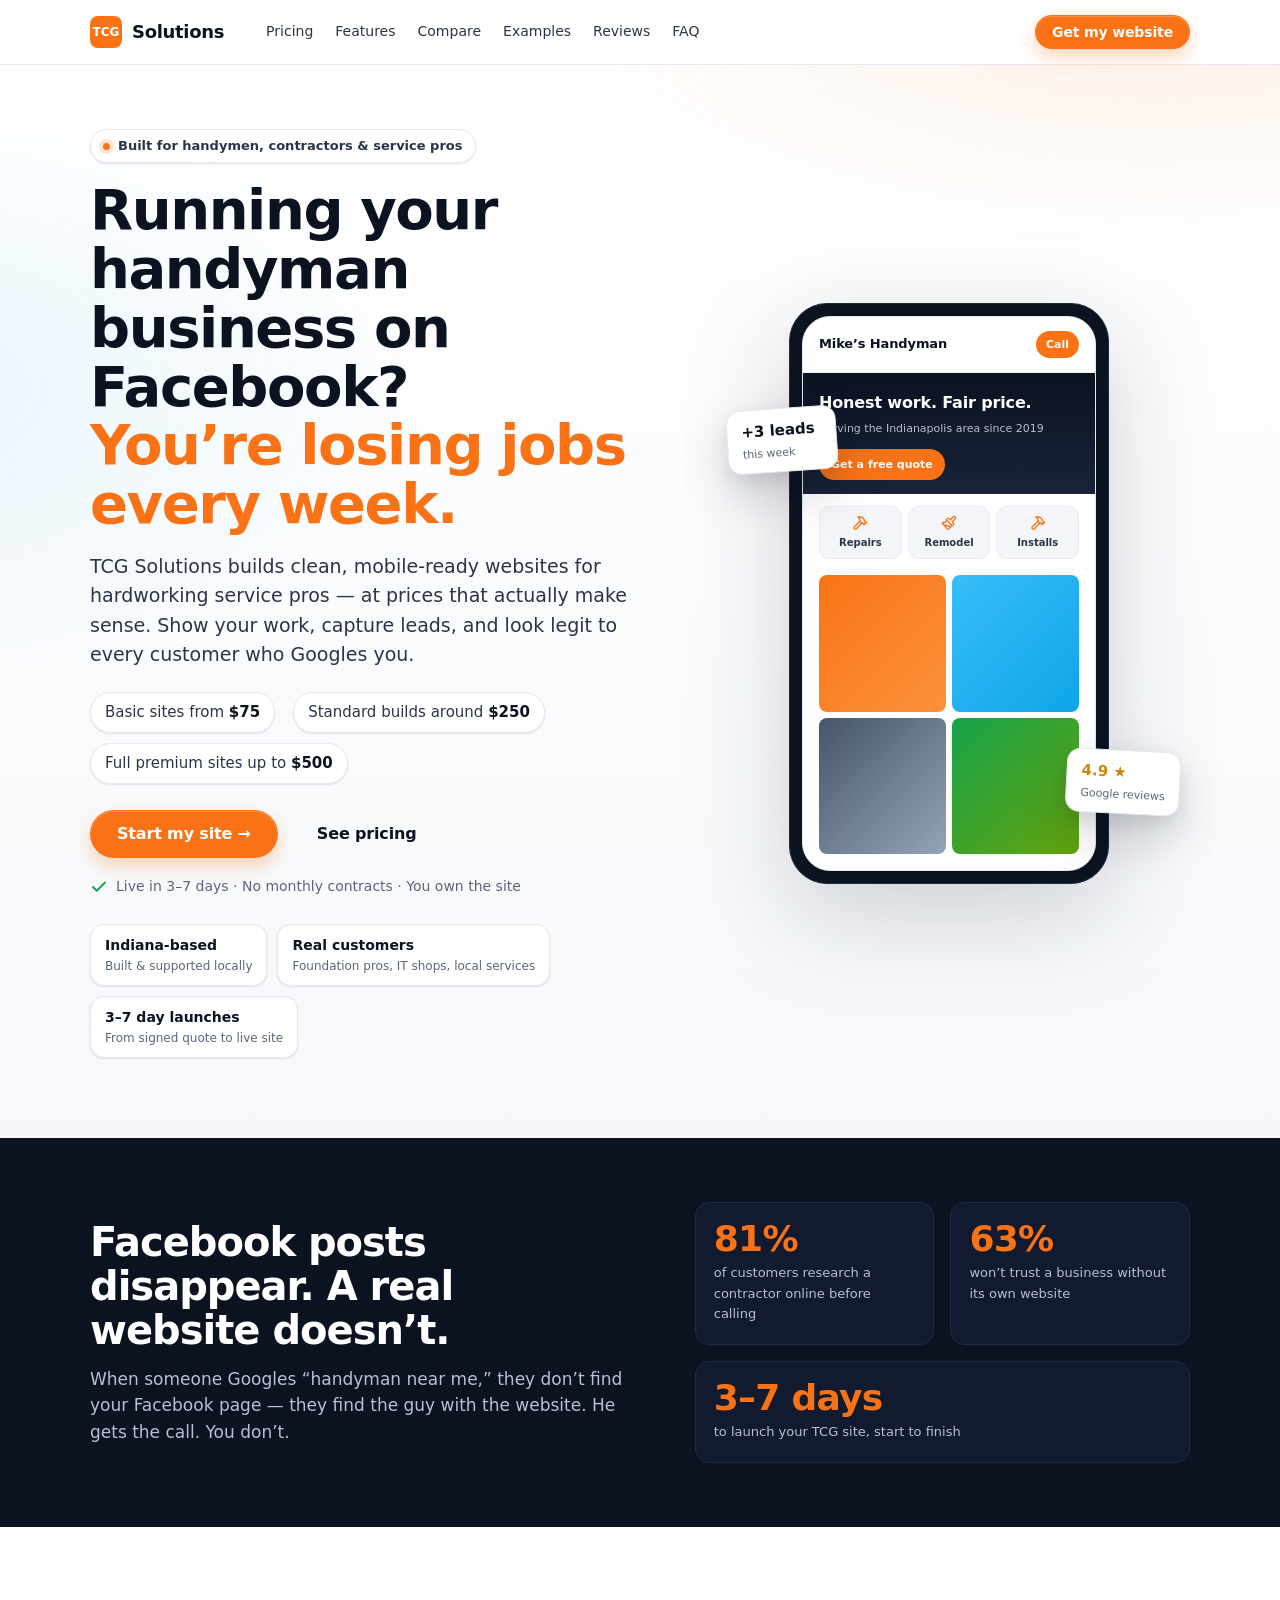
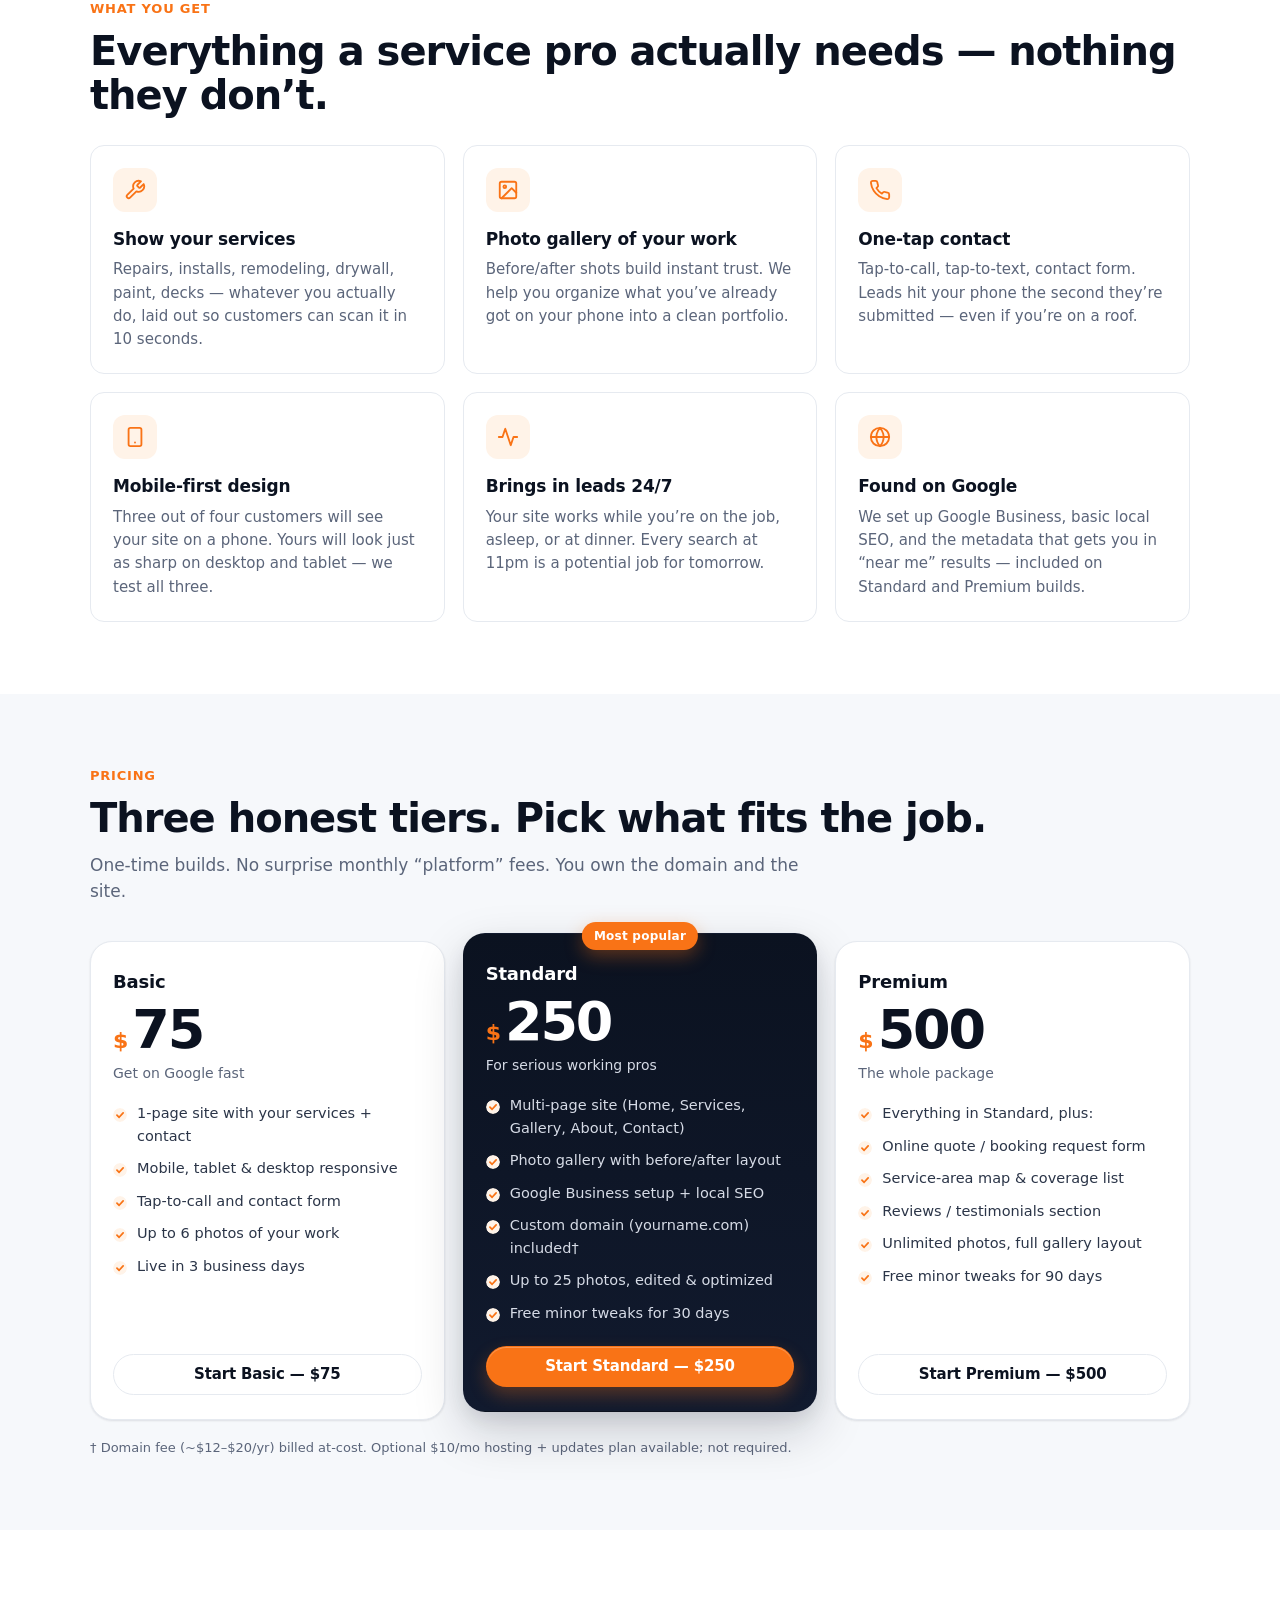
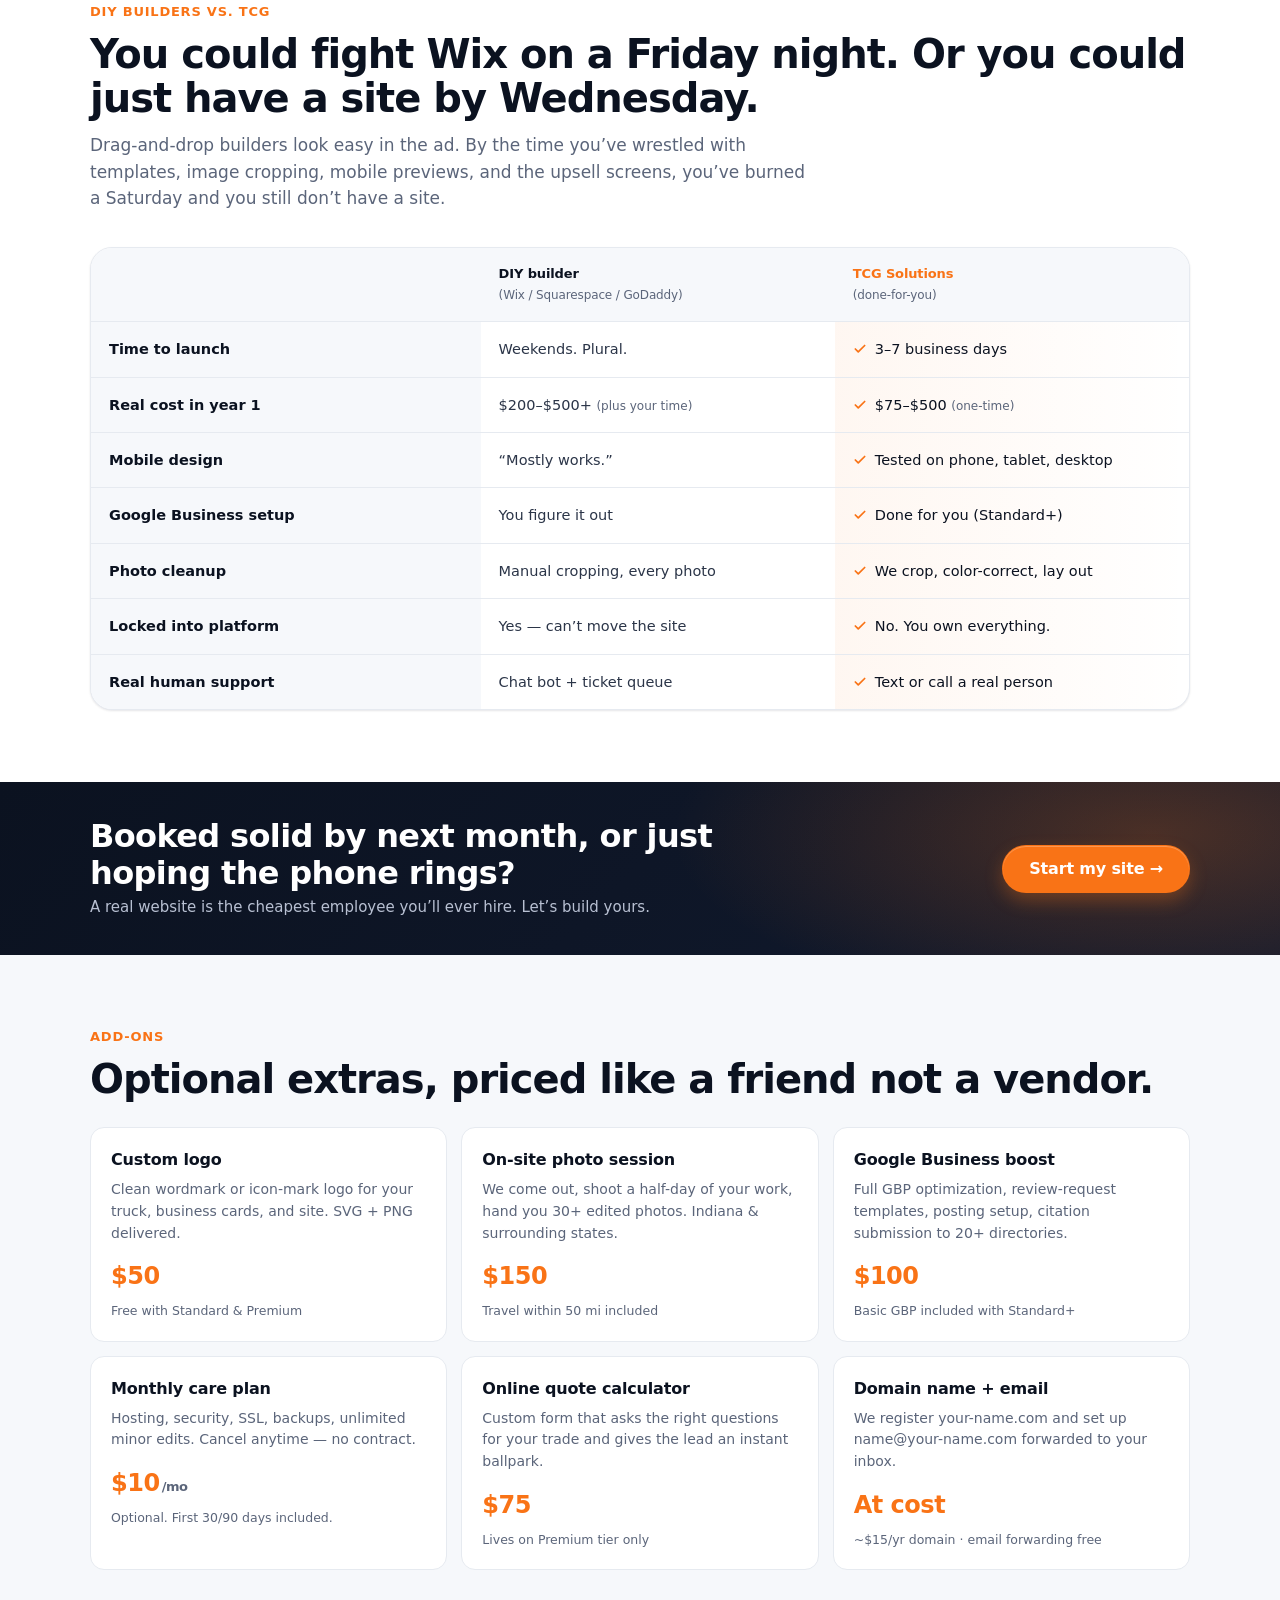
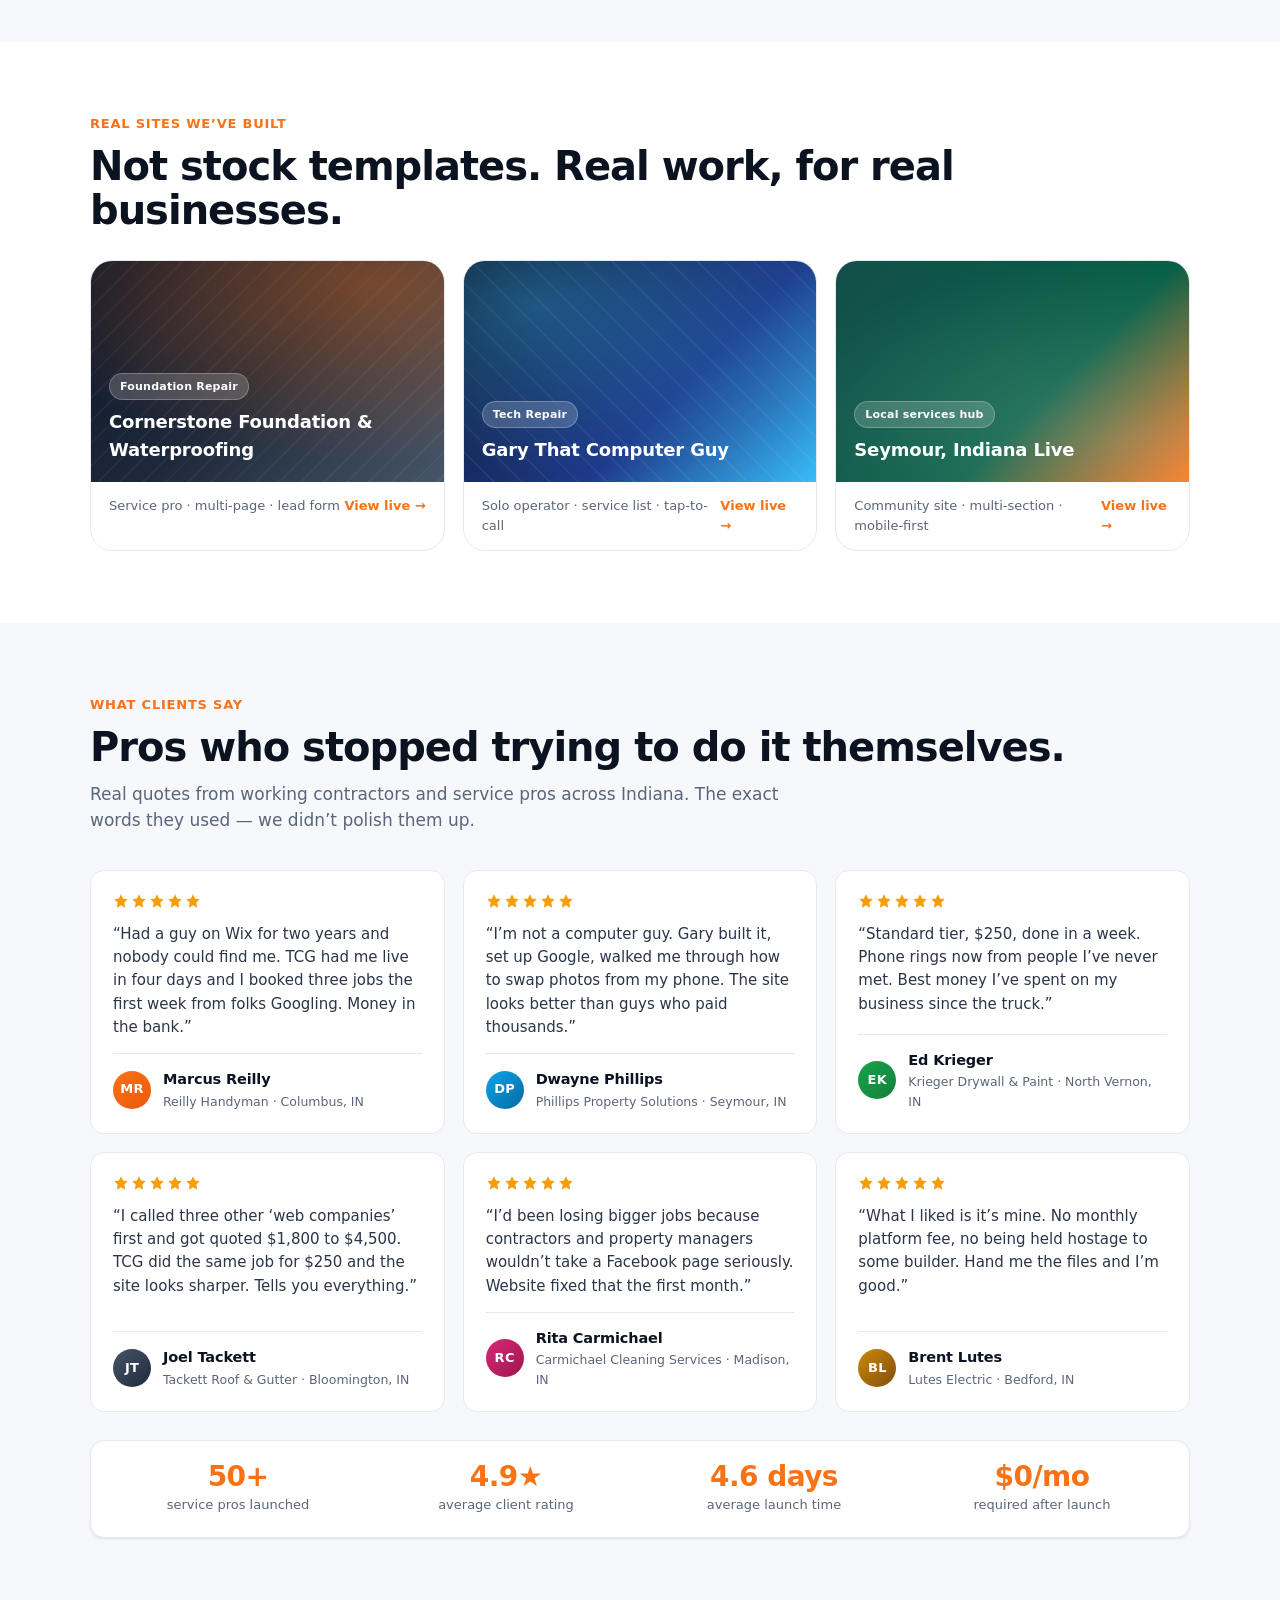
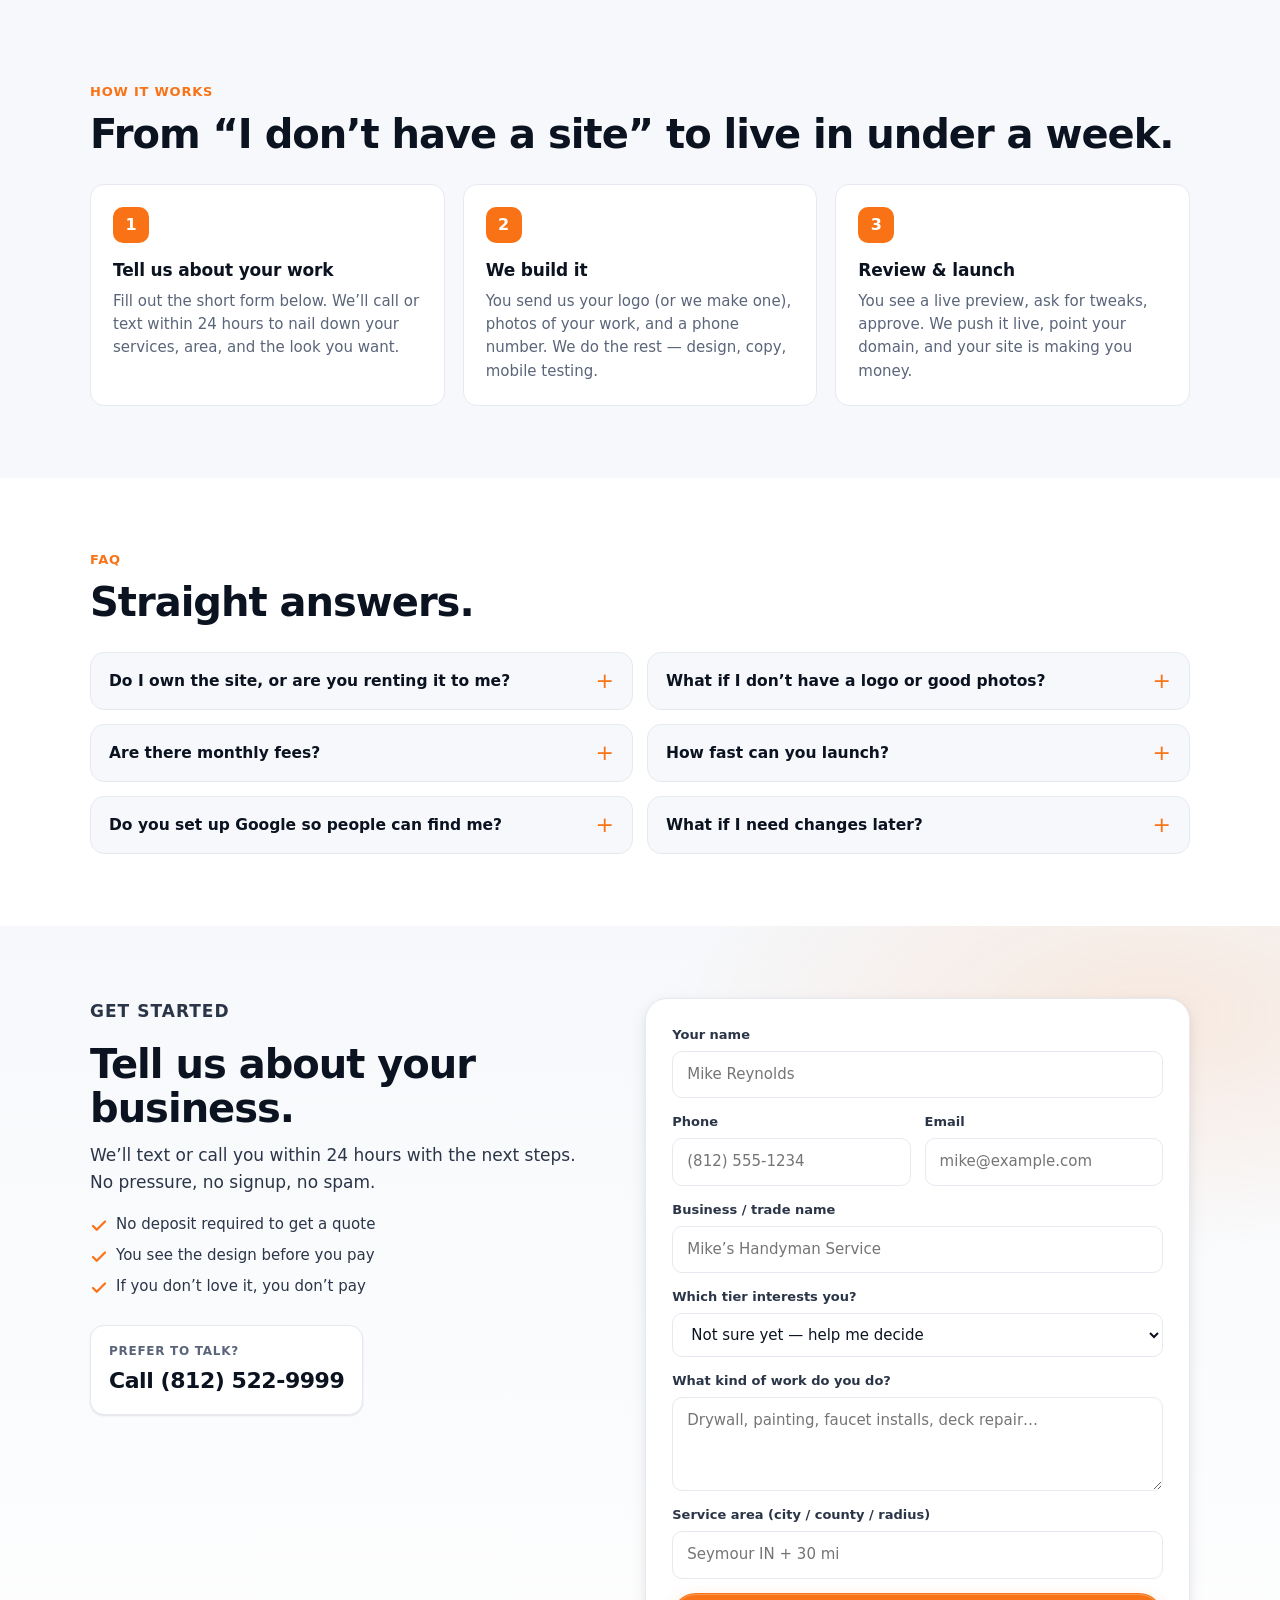
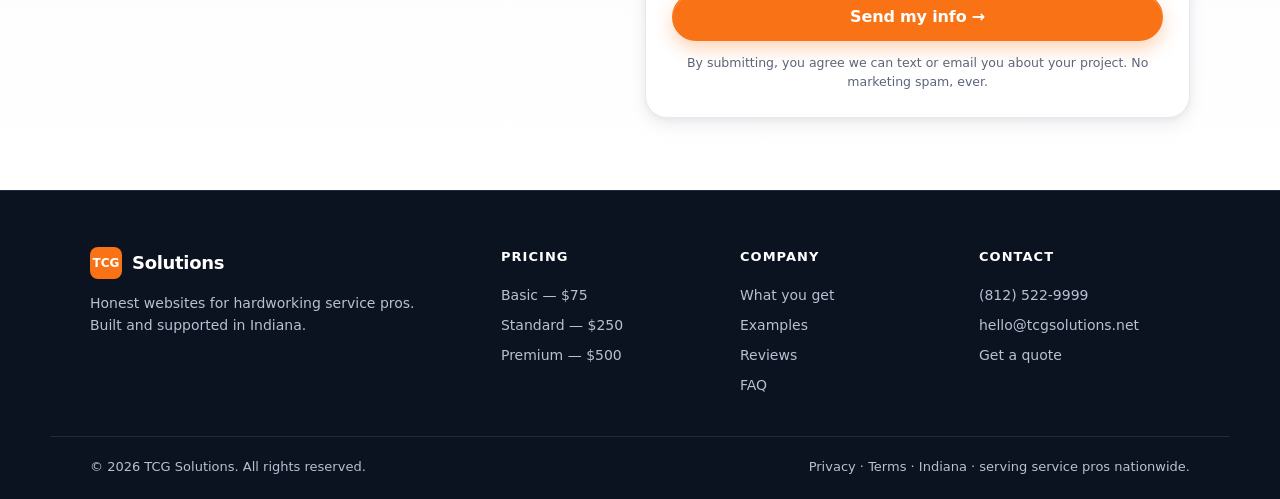
==== index.html @ 69800dff "Initial commit: TCG handyman websites sales landing Static landing page that sells TCG Solutions' we" ====
<!doctype html>
<html lang="en">
<head>
<meta charset="utf-8" />
<meta name="viewport" content="width=device-width,initial-scale=1,viewport-fit=cover" />
<meta name="theme-color" content="#0b1220" />
<title>Handyman Websites Starting at $75 — TCG Solutions</title>
<meta name="description" content="If you're running your handyman business through Facebook, you're losing leads every week. TCG Solutions builds clean, mobile-ready websites for service pros — basic from $75, full premium up to $500." />
<meta property="og:title" content="Handyman Websites Starting at $75 — TCG Solutions" />
<meta property="og:description" content="Stop losing jobs to competitors with real websites. Get a clean, mobile-ready site that brings in leads while you're on the job." />
<meta property="og:type" content="website" />
<meta name="robots" content="index,follow" />
<link rel="icon" href="data:image/svg+xml,%3Csvg xmlns='http://www.w3.org/2000/svg' viewBox='0 0 64 64'%3E%3Crect width='64' height='64' rx='12' fill='%23F97316'/%3E%3Cpath d='M18 44 L46 16 M40 16 H46 V22' stroke='white' stroke-width='5' stroke-linecap='round' stroke-linejoin='round' fill='none'/%3E%3C/svg%3E" />
<link rel="stylesheet" href="styles.css" />
</head>
<body>

<header class="site-header" id="top">
  <div class="container header-row">
    <a href="#top" class="brand" aria-label="TCG Solutions home">
      <span class="brand-mark" aria-hidden="true">TCG</span>
      <span class="brand-text">Solutions</span>
    </a>
    <nav class="nav-primary" aria-label="Primary">
      <a href="#pricing">Pricing</a>
      <a href="#what-you-get">Features</a>
      <a href="#compare">Compare</a>
      <a href="#examples">Examples</a>
      <a href="#testimonials">Reviews</a>
      <a href="#faq">FAQ</a>
    </nav>
    <a href="#start" class="btn btn-primary btn-sm header-cta">Get my website</a>
  </div>
</header>

<main>

<section class="hero">
  <div class="container hero-grid">
    <div class="hero-copy">
      <p class="eyebrow"><span class="dot"></span> Built for handymen, contractors &amp; service pros</p>
      <h1>Running your handyman business on Facebook?<br/><span class="accent">You&rsquo;re losing jobs every week.</span></h1>
      <p class="lede">
        TCG Solutions builds clean, mobile-ready websites for hardworking service pros &mdash; at prices that actually make sense. Show your work, capture leads, and look legit to every customer who Googles you.
      </p>
      <ul class="hero-bullets">
        <li>Basic sites from <strong>$75</strong></li>
        <li>Standard builds around <strong>$250</strong></li>
        <li>Full premium sites up to <strong>$500</strong></li>
      </ul>
      <div class="hero-cta-row">
        <a href="#start" class="btn btn-primary btn-lg">Start my site &rarr;</a>
        <a href="#pricing" class="btn btn-ghost btn-lg">See pricing</a>
      </div>
      <p class="trust-line">
        <svg width="18" height="18" viewBox="0 0 24 24" fill="none" stroke="currentColor" stroke-width="2.5" stroke-linecap="round" stroke-linejoin="round" aria-hidden="true"><path d="M20 6 9 17l-5-5"/></svg>
        Live in 3&ndash;7 days &middot; No monthly contracts &middot; You own the site
      </p>
      <div class="trust-pills">
        <div class="trust-pill">
          <strong>Indiana-based</strong>
          <span>Built &amp; supported locally</span>
        </div>
        <div class="trust-pill">
          <strong>Real customers</strong>
          <span>Foundation pros, IT shops, local services</span>
        </div>
        <div class="trust-pill">
          <strong>3&ndash;7 day launches</strong>
          <span>From signed quote to live site</span>
        </div>
      </div>
    </div>

    <div class="hero-visual" aria-hidden="true">
      <div class="device device-phone">
        <div class="device-bezel">
          <div class="device-screen">
            <div class="mock-header">
              <div class="mock-logo">Mike&rsquo;s Handyman</div>
              <div class="mock-call">Call</div>
            </div>
            <div class="mock-hero">
              <div class="mock-h1">Honest work. Fair price.</div>
              <div class="mock-sub">Serving the Indianapolis area since 2019</div>
              <div class="mock-btn">Get a free quote</div>
            </div>
            <div class="mock-row">
              <div class="mock-card">
                <span class="mock-icon" aria-hidden="true"><svg viewBox="0 0 24 24" fill="none" stroke="currentColor" stroke-width="2" stroke-linecap="round" stroke-linejoin="round"><path d="m15 12-8.5 8.5a2.12 2.12 0 0 1-3-3L12 9"/><path d="M17.64 15 22 10.64"/><path d="m20.91 11.7-1.25-1.25c-.6-.6-.93-1.4-.93-2.25v-.86L16.01 4.6a5.56 5.56 0 0 0-3.94-1.64H9l.92.82A6.18 6.18 0 0 1 12 8.4v1.56l2 2h2.47l2.26 1.91"/></svg></span>
                <span>Repairs</span>
              </div>
              <div class="mock-card">
                <span class="mock-icon" aria-hidden="true"><svg viewBox="0 0 24 24" fill="none" stroke="currentColor" stroke-width="2" stroke-linecap="round" stroke-linejoin="round"><path d="M18.37 2.63 14 7l-1.59-1.59a2 2 0 0 0-2.82 0L8 7l9 9 1.59-1.59a2 2 0 0 0 0-2.82L17 10l4.37-4.37a2.12 2.12 0 1 0-3-3Z"/><path d="M9 8c-2 3-4 3.5-7 4l8 10c2-1 6-5 6-7"/><path d="M14.5 17.5 4.5 15"/></svg></span>
                <span>Remodel</span>
              </div>
              <div class="mock-card">
                <span class="mock-icon" aria-hidden="true"><svg viewBox="0 0 24 24" fill="none" stroke="currentColor" stroke-width="2" stroke-linecap="round" stroke-linejoin="round"><path d="m15 12-8.5 8.5c-.83.83-2.17.83-3 0 0 0 0 0 0 0a2.12 2.12 0 0 1 0-3L12 9"/><path d="M17.64 15 22 10.64"/><path d="m20.91 11.7-1.25-1.25c-.6-.6-.93-1.4-.93-2.25v-.86L16.01 4.6a5.56 5.56 0 0 0-3.94-1.64H9l.92.82A6.18 6.18 0 0 1 12 8.4v1.56l2 2h2.47l2.26 1.91"/></svg></span>
                <span>Installs</span>
              </div>
            </div>
            <div class="mock-gallery">
              <div class="mock-tile t1"></div>
              <div class="mock-tile t2"></div>
              <div class="mock-tile t3"></div>
              <div class="mock-tile t4"></div>
            </div>
          </div>
        </div>
      </div>
      <div class="floating-badge badge-1">
        <strong>+3 leads</strong>
        <span>this week</span>
      </div>
      <div class="floating-badge badge-2">
        <strong>4.9 &#9733;</strong>
        <span>Google reviews</span>
      </div>
    </div>
  </div>
</section>

<section class="problem">
  <div class="container">
    <div class="problem-grid">
      <div class="problem-text">
        <h2>Facebook posts disappear. A real website doesn&rsquo;t.</h2>
        <p>
          When someone Googles &ldquo;handyman near me,&rdquo; they don&rsquo;t find your Facebook page &mdash;
          they find the guy with the website. He gets the call. You don&rsquo;t.
        </p>
      </div>
      <div class="problem-stats">
        <div class="stat">
          <div class="stat-number">81%</div>
          <div class="stat-label">of customers research a contractor online before calling</div>
        </div>
        <div class="stat">
          <div class="stat-number">63%</div>
          <div class="stat-label">won&rsquo;t trust a business without its own website</div>
        </div>
        <div class="stat">
          <div class="stat-number">3&ndash;7 days</div>
          <div class="stat-label">to launch your TCG site, start to finish</div>
        </div>
      </div>
    </div>
  </div>
</section>

<section id="what-you-get" class="features">
  <div class="container">
    <p class="section-eyebrow">What you get</p>
    <h2 class="section-title">Everything a service pro actually needs &mdash; nothing they don&rsquo;t.</h2>
    <div class="feature-grid">
      <div class="feature">
        <div class="feature-icon">
          <svg viewBox="0 0 24 24" fill="none" stroke="currentColor" stroke-width="2" stroke-linecap="round" stroke-linejoin="round"><path d="M14.7 6.3a1 1 0 0 0 0 1.4l1.6 1.6a1 1 0 0 0 1.4 0l3.77-3.77a6 6 0 0 1-7.94 7.94l-6.91 6.91a2.12 2.12 0 0 1-3-3l6.91-6.91a6 6 0 0 1 7.94-7.94l-3.76 3.76z"/></svg>
        </div>
        <h3>Show your services</h3>
        <p>Repairs, installs, remodeling, drywall, paint, decks &mdash; whatever you actually do, laid out so customers can scan it in 10 seconds.</p>
      </div>
      <div class="feature">
        <div class="feature-icon">
          <svg viewBox="0 0 24 24" fill="none" stroke="currentColor" stroke-width="2" stroke-linecap="round" stroke-linejoin="round"><rect x="3" y="3" width="18" height="18" rx="2" ry="2"/><circle cx="8.5" cy="8.5" r="1.5"/><polyline points="21 15 16 10 5 21"/></svg>
        </div>
        <h3>Photo gallery of your work</h3>
        <p>Before/after shots build instant trust. We help you organize what you&rsquo;ve already got on your phone into a clean portfolio.</p>
      </div>
      <div class="feature">
        <div class="feature-icon">
          <svg viewBox="0 0 24 24" fill="none" stroke="currentColor" stroke-width="2" stroke-linecap="round" stroke-linejoin="round"><path d="M22 16.92v3a2 2 0 0 1-2.18 2 19.79 19.79 0 0 1-8.63-3.07 19.5 19.5 0 0 1-6-6 19.79 19.79 0 0 1-3.07-8.67A2 2 0 0 1 4.11 2h3a2 2 0 0 1 2 1.72 12.84 12.84 0 0 0 .7 2.81 2 2 0 0 1-.45 2.11L8.09 9.91a16 16 0 0 0 6 6l1.27-1.27a2 2 0 0 1 2.11-.45 12.84 12.84 0 0 0 2.81.7A2 2 0 0 1 22 16.92z"/></svg>
        </div>
        <h3>One-tap contact</h3>
        <p>Tap-to-call, tap-to-text, contact form. Leads hit your phone the second they&rsquo;re submitted &mdash; even if you&rsquo;re on a roof.</p>
      </div>
      <div class="feature">
        <div class="feature-icon">
          <svg viewBox="0 0 24 24" fill="none" stroke="currentColor" stroke-width="2" stroke-linecap="round" stroke-linejoin="round"><rect x="5" y="2" width="14" height="20" rx="2" ry="2"/><line x1="12" y1="18" x2="12.01" y2="18"/></svg>
        </div>
        <h3>Mobile-first design</h3>
        <p>Three out of four customers will see your site on a phone. Yours will look just as sharp on desktop and tablet &mdash; we test all three.</p>
      </div>
      <div class="feature">
        <div class="feature-icon">
          <svg viewBox="0 0 24 24" fill="none" stroke="currentColor" stroke-width="2" stroke-linecap="round" stroke-linejoin="round"><polyline points="22 12 18 12 15 21 9 3 6 12 2 12"/></svg>
        </div>
        <h3>Brings in leads 24/7</h3>
        <p>Your site works while you&rsquo;re on the job, asleep, or at dinner. Every search at 11pm is a potential job for tomorrow.</p>
      </div>
      <div class="feature">
        <div class="feature-icon">
          <svg viewBox="0 0 24 24" fill="none" stroke="currentColor" stroke-width="2" stroke-linecap="round" stroke-linejoin="round"><circle cx="12" cy="12" r="10"/><line x1="2" y1="12" x2="22" y2="12"/><path d="M12 2a15.3 15.3 0 0 1 4 10 15.3 15.3 0 0 1-4 10 15.3 15.3 0 0 1-4-10 15.3 15.3 0 0 1 4-10z"/></svg>
        </div>
        <h3>Found on Google</h3>
        <p>We set up Google Business, basic local SEO, and the metadata that gets you in &ldquo;near me&rdquo; results &mdash; included on Standard and Premium builds.</p>
      </div>
    </div>
  </div>
</section>

<section id="pricing" class="pricing">
  <div class="container">
    <p class="section-eyebrow">Pricing</p>
    <h2 class="section-title">Three honest tiers. Pick what fits the job.</h2>
    <p class="section-sub">One-time builds. No surprise monthly &ldquo;platform&rdquo; fees. You own the domain and the site.</p>

    <div class="tier-grid">
      <article class="tier">
        <header class="tier-head">
          <h3>Basic</h3>
          <div class="tier-price"><span class="dollar">$</span><span class="amount">75</span></div>
          <p class="tier-tag">Get on Google fast</p>
        </header>
        <ul class="tier-features">
          <li>1-page site with your services + contact</li>
          <li>Mobile, tablet &amp; desktop responsive</li>
          <li>Tap-to-call and contact form</li>
          <li>Up to 6 photos of your work</li>
          <li>Live in 3 business days</li>
        </ul>
        <a href="#start" class="btn btn-outline btn-block" data-tier="Basic">Start Basic &mdash; $75</a>
      </article>

      <article class="tier tier-featured">
        <div class="tier-flag">Most popular</div>
        <header class="tier-head">
          <h3>Standard</h3>
          <div class="tier-price"><span class="dollar">$</span><span class="amount">250</span></div>
          <p class="tier-tag">For serious working pros</p>
        </header>
        <ul class="tier-features">
          <li>Multi-page site (Home, Services, Gallery, About, Contact)</li>
          <li>Photo gallery with before/after layout</li>
          <li>Google Business setup + local SEO</li>
          <li>Custom domain (yourname.com) included&dagger;</li>
          <li>Up to 25 photos, edited &amp; optimized</li>
          <li>Free minor tweaks for 30 days</li>
        </ul>
        <a href="#start" class="btn btn-primary btn-block" data-tier="Standard">Start Standard &mdash; $250</a>
      </article>

      <article class="tier">
        <header class="tier-head">
          <h3>Premium</h3>
          <div class="tier-price"><span class="dollar">$</span><span class="amount">500</span></div>
          <p class="tier-tag">The whole package</p>
        </header>
        <ul class="tier-features">
          <li>Everything in Standard, plus:</li>
          <li>Online quote / booking request form</li>
          <li>Service-area map &amp; coverage list</li>
          <li>Reviews / testimonials section</li>
          <li>Unlimited photos, full gallery layout</li>
          <li>Free minor tweaks for 90 days</li>
        </ul>
        <a href="#start" class="btn btn-outline btn-block" data-tier="Premium">Start Premium &mdash; $500</a>
      </article>
    </div>
    <p class="tier-footnote">&dagger; Domain fee (~$12&ndash;$20/yr) billed at-cost. Optional $10/mo hosting + updates plan available; not required.</p>
  </div>
</section>

<section id="compare" class="compare">
  <div class="container">
    <p class="section-eyebrow">DIY builders vs. TCG</p>
    <h2 class="section-title">You could fight Wix on a Friday night. Or you could just have a site by Wednesday.</h2>
    <p class="section-sub">Drag-and-drop builders look easy in the ad. By the time you&rsquo;ve wrestled with templates, image cropping, mobile previews, and the upsell screens, you&rsquo;ve burned a Saturday and you still don&rsquo;t have a site.</p>

    <div class="compare-table">
      <div class="compare-row compare-head">
        <div></div>
        <div class="compare-col compare-them">DIY builder<br/><span>(Wix / Squarespace / GoDaddy)</span></div>
        <div class="compare-col compare-us">TCG Solutions<br/><span>(done-for-you)</span></div>
      </div>
      <div class="compare-row">
        <div class="compare-label">Time to launch</div>
        <div class="compare-cell">Weekends. Plural.</div>
        <div class="compare-cell good">3&ndash;7 business days</div>
      </div>
      <div class="compare-row">
        <div class="compare-label">Real cost in year 1</div>
        <div class="compare-cell">$200&ndash;$500+ <span class="muted">(plus your time)</span></div>
        <div class="compare-cell good">$75&ndash;$500 <span class="muted">(one-time)</span></div>
      </div>
      <div class="compare-row">
        <div class="compare-label">Mobile design</div>
        <div class="compare-cell">&ldquo;Mostly works.&rdquo;</div>
        <div class="compare-cell good">Tested on phone, tablet, desktop</div>
      </div>
      <div class="compare-row">
        <div class="compare-label">Google Business setup</div>
        <div class="compare-cell">You figure it out</div>
        <div class="compare-cell good">Done for you (Standard+)</div>
      </div>
      <div class="compare-row">
        <div class="compare-label">Photo cleanup</div>
        <div class="compare-cell">Manual cropping, every photo</div>
        <div class="compare-cell good">We crop, color-correct, lay out</div>
      </div>
      <div class="compare-row">
        <div class="compare-label">Locked into platform</div>
        <div class="compare-cell">Yes &mdash; can&rsquo;t move the site</div>
        <div class="compare-cell good">No. You own everything.</div>
      </div>
      <div class="compare-row">
        <div class="compare-label">Real human support</div>
        <div class="compare-cell">Chat bot + ticket queue</div>
        <div class="compare-cell good">Text or call a real person</div>
      </div>
    </div>
  </div>
</section>

<section class="cta-banner">
  <div class="container cta-banner-inner">
    <div>
      <h2>Booked solid by next month, or just hoping the phone rings?</h2>
      <p>A real website is the cheapest employee you&rsquo;ll ever hire. Let&rsquo;s build yours.</p>
    </div>
    <a href="#start" class="btn btn-primary btn-lg">Start my site &rarr;</a>
  </div>
</section>

<section id="addons" class="addons">
  <div class="container">
    <p class="section-eyebrow">Add-ons</p>
    <h2 class="section-title">Optional extras, priced like a friend not a vendor.</h2>
    <div class="addon-grid">
      <div class="addon">
        <h3>Custom logo</h3>
        <p>Clean wordmark or icon-mark logo for your truck, business cards, and site. SVG + PNG delivered.</p>
        <div class="addon-price">$50</div>
        <span class="addon-note">Free with Standard &amp; Premium</span>
      </div>
      <div class="addon">
        <h3>On-site photo session</h3>
        <p>We come out, shoot a half-day of your work, hand you 30+ edited photos. Indiana &amp; surrounding states.</p>
        <div class="addon-price">$150</div>
        <span class="addon-note">Travel within 50 mi included</span>
      </div>
      <div class="addon">
        <h3>Google Business boost</h3>
        <p>Full GBP optimization, review-request templates, posting setup, citation submission to 20+ directories.</p>
        <div class="addon-price">$100</div>
        <span class="addon-note">Basic GBP included with Standard+</span>
      </div>
      <div class="addon">
        <h3>Monthly care plan</h3>
        <p>Hosting, security, SSL, backups, unlimited minor edits. Cancel anytime &mdash; no contract.</p>
        <div class="addon-price">$10<span class="addon-per">/mo</span></div>
        <span class="addon-note">Optional. First 30/90 days included.</span>
      </div>
      <div class="addon">
        <h3>Online quote calculator</h3>
        <p>Custom form that asks the right questions for your trade and gives the lead an instant ballpark.</p>
        <div class="addon-price">$75</div>
        <span class="addon-note">Lives on Premium tier only</span>
      </div>
      <div class="addon">
        <h3>Domain name + email</h3>
        <p>We register your-name.com and set up name@your-name.com forwarded to your inbox.</p>
        <div class="addon-price">At cost</div>
        <span class="addon-note">~$15/yr domain &middot; email forwarding free</span>
      </div>
    </div>
  </div>
</section>

<section id="examples" class="examples">
  <div class="container">
    <p class="section-eyebrow">Real sites we&rsquo;ve built</p>
    <h2 class="section-title">Not stock templates. Real work, for real businesses.</h2>
    <div class="example-grid">
      <a class="example" href="https://csfoundationrepair.netlify.app/" target="_blank" rel="noopener">
        <div class="example-thumb thumb-foundation">
          <div class="thumb-overlay">
            <div class="thumb-tag">Foundation Repair</div>
            <div class="thumb-name">Cornerstone Foundation &amp; Waterproofing</div>
          </div>
        </div>
        <div class="example-meta">
          <span>Service pro &middot; multi-page &middot; lead form</span>
          <span class="example-link">View live &rarr;</span>
        </div>
      </a>
      <a class="example" href="https://garythatcomputerguy26.netlify.app/" target="_blank" rel="noopener">
        <div class="example-thumb thumb-tech">
          <div class="thumb-overlay">
            <div class="thumb-tag">Tech Repair</div>
            <div class="thumb-name">Gary That Computer Guy</div>
          </div>
        </div>
        <div class="example-meta">
          <span>Solo operator &middot; service list &middot; tap-to-call</span>
          <span class="example-link">View live &rarr;</span>
        </div>
      </a>
      <a class="example" href="https://sij.netlify.app/" target="_blank" rel="noopener">
        <div class="example-thumb thumb-sij">
          <div class="thumb-overlay">
            <div class="thumb-tag">Local services hub</div>
            <div class="thumb-name">Seymour, Indiana Live</div>
          </div>
        </div>
        <div class="example-meta">
          <span>Community site &middot; multi-section &middot; mobile-first</span>
          <span class="example-link">View live &rarr;</span>
        </div>
      </a>
    </div>
  </div>
</section>

<section id="testimonials" class="testimonials">
  <div class="container">
    <p class="section-eyebrow">What clients say</p>
    <h2 class="section-title">Pros who stopped trying to do it themselves.</h2>
    <p class="section-sub">Real quotes from working contractors and service pros across Indiana. The exact words they used &mdash; we didn&rsquo;t polish them up.</p>

    <div class="testimonial-grid">
      <figure class="testimonial">
        <div class="stars" aria-label="5 out of 5 stars">
          <svg viewBox="0 0 24 24" fill="currentColor" aria-hidden="true"><path d="m12 2 3.09 6.26L22 9.27l-5 4.87L18.18 22 12 18.56 5.82 22 7 14.14l-5-4.87 6.91-1.01L12 2z"/></svg>
          <svg viewBox="0 0 24 24" fill="currentColor" aria-hidden="true"><path d="m12 2 3.09 6.26L22 9.27l-5 4.87L18.18 22 12 18.56 5.82 22 7 14.14l-5-4.87 6.91-1.01L12 2z"/></svg>
          <svg viewBox="0 0 24 24" fill="currentColor" aria-hidden="true"><path d="m12 2 3.09 6.26L22 9.27l-5 4.87L18.18 22 12 18.56 5.82 22 7 14.14l-5-4.87 6.91-1.01L12 2z"/></svg>
          <svg viewBox="0 0 24 24" fill="currentColor" aria-hidden="true"><path d="m12 2 3.09 6.26L22 9.27l-5 4.87L18.18 22 12 18.56 5.82 22 7 14.14l-5-4.87 6.91-1.01L12 2z"/></svg>
          <svg viewBox="0 0 24 24" fill="currentColor" aria-hidden="true"><path d="m12 2 3.09 6.26L22 9.27l-5 4.87L18.18 22 12 18.56 5.82 22 7 14.14l-5-4.87 6.91-1.01L12 2z"/></svg>
        </div>
        <blockquote>&ldquo;Had a guy on Wix for two years and nobody could find me. TCG had me live in four days and I booked three jobs the first week from folks Googling. Money in the bank.&rdquo;</blockquote>
        <figcaption>
          <span class="t-avatar" aria-hidden="true">MR</span>
          <span class="t-meta">
            <span class="t-name">Marcus Reilly</span>
            <span class="t-role">Reilly Handyman &middot; Columbus, IN</span>
          </span>
        </figcaption>
      </figure>

      <figure class="testimonial">
        <div class="stars" aria-label="5 out of 5 stars">
          <svg viewBox="0 0 24 24" fill="currentColor" aria-hidden="true"><path d="m12 2 3.09 6.26L22 9.27l-5 4.87L18.18 22 12 18.56 5.82 22 7 14.14l-5-4.87 6.91-1.01L12 2z"/></svg>
          <svg viewBox="0 0 24 24" fill="currentColor" aria-hidden="true"><path d="m12 2 3.09 6.26L22 9.27l-5 4.87L18.18 22 12 18.56 5.82 22 7 14.14l-5-4.87 6.91-1.01L12 2z"/></svg>
          <svg viewBox="0 0 24 24" fill="currentColor" aria-hidden="true"><path d="m12 2 3.09 6.26L22 9.27l-5 4.87L18.18 22 12 18.56 5.82 22 7 14.14l-5-4.87 6.91-1.01L12 2z"/></svg>
          <svg viewBox="0 0 24 24" fill="currentColor" aria-hidden="true"><path d="m12 2 3.09 6.26L22 9.27l-5 4.87L18.18 22 12 18.56 5.82 22 7 14.14l-5-4.87 6.91-1.01L12 2z"/></svg>
          <svg viewBox="0 0 24 24" fill="currentColor" aria-hidden="true"><path d="m12 2 3.09 6.26L22 9.27l-5 4.87L18.18 22 12 18.56 5.82 22 7 14.14l-5-4.87 6.91-1.01L12 2z"/></svg>
        </div>
        <blockquote>&ldquo;I&rsquo;m not a computer guy. Gary built it, set up Google, walked me through how to swap photos from my phone. The site looks better than guys who paid thousands.&rdquo;</blockquote>
        <figcaption>
          <span class="t-avatar avatar-2" aria-hidden="true">DP</span>
          <span class="t-meta">
            <span class="t-name">Dwayne Phillips</span>
            <span class="t-role">Phillips Property Solutions &middot; Seymour, IN</span>
          </span>
        </figcaption>
      </figure>

      <figure class="testimonial">
        <div class="stars" aria-label="5 out of 5 stars">
          <svg viewBox="0 0 24 24" fill="currentColor" aria-hidden="true"><path d="m12 2 3.09 6.26L22 9.27l-5 4.87L18.18 22 12 18.56 5.82 22 7 14.14l-5-4.87 6.91-1.01L12 2z"/></svg>
          <svg viewBox="0 0 24 24" fill="currentColor" aria-hidden="true"><path d="m12 2 3.09 6.26L22 9.27l-5 4.87L18.18 22 12 18.56 5.82 22 7 14.14l-5-4.87 6.91-1.01L12 2z"/></svg>
          <svg viewBox="0 0 24 24" fill="currentColor" aria-hidden="true"><path d="m12 2 3.09 6.26L22 9.27l-5 4.87L18.18 22 12 18.56 5.82 22 7 14.14l-5-4.87 6.91-1.01L12 2z"/></svg>
          <svg viewBox="0 0 24 24" fill="currentColor" aria-hidden="true"><path d="m12 2 3.09 6.26L22 9.27l-5 4.87L18.18 22 12 18.56 5.82 22 7 14.14l-5-4.87 6.91-1.01L12 2z"/></svg>
          <svg viewBox="0 0 24 24" fill="currentColor" aria-hidden="true"><path d="m12 2 3.09 6.26L22 9.27l-5 4.87L18.18 22 12 18.56 5.82 22 7 14.14l-5-4.87 6.91-1.01L12 2z"/></svg>
        </div>
        <blockquote>&ldquo;Standard tier, $250, done in a week. Phone rings now from people I&rsquo;ve never met. Best money I&rsquo;ve spent on my business since the truck.&rdquo;</blockquote>
        <figcaption>
          <span class="t-avatar avatar-3" aria-hidden="true">EK</span>
          <span class="t-meta">
            <span class="t-name">Ed Krieger</span>
            <span class="t-role">Krieger Drywall &amp; Paint &middot; North Vernon, IN</span>
          </span>
        </figcaption>
      </figure>

      <figure class="testimonial">
        <div class="stars" aria-label="5 out of 5 stars">
          <svg viewBox="0 0 24 24" fill="currentColor" aria-hidden="true"><path d="m12 2 3.09 6.26L22 9.27l-5 4.87L18.18 22 12 18.56 5.82 22 7 14.14l-5-4.87 6.91-1.01L12 2z"/></svg>
          <svg viewBox="0 0 24 24" fill="currentColor" aria-hidden="true"><path d="m12 2 3.09 6.26L22 9.27l-5 4.87L18.18 22 12 18.56 5.82 22 7 14.14l-5-4.87 6.91-1.01L12 2z"/></svg>
          <svg viewBox="0 0 24 24" fill="currentColor" aria-hidden="true"><path d="m12 2 3.09 6.26L22 9.27l-5 4.87L18.18 22 12 18.56 5.82 22 7 14.14l-5-4.87 6.91-1.01L12 2z"/></svg>
          <svg viewBox="0 0 24 24" fill="currentColor" aria-hidden="true"><path d="m12 2 3.09 6.26L22 9.27l-5 4.87L18.18 22 12 18.56 5.82 22 7 14.14l-5-4.87 6.91-1.01L12 2z"/></svg>
          <svg viewBox="0 0 24 24" fill="currentColor" aria-hidden="true"><path d="m12 2 3.09 6.26L22 9.27l-5 4.87L18.18 22 12 18.56 5.82 22 7 14.14l-5-4.87 6.91-1.01L12 2z"/></svg>
        </div>
        <blockquote>&ldquo;I called three other &lsquo;web companies&rsquo; first and got quoted $1,800 to $4,500. TCG did the same job for $250 and the site looks sharper. Tells you everything.&rdquo;</blockquote>
        <figcaption>
          <span class="t-avatar avatar-4" aria-hidden="true">JT</span>
          <span class="t-meta">
            <span class="t-name">Joel Tackett</span>
            <span class="t-role">Tackett Roof &amp; Gutter &middot; Bloomington, IN</span>
          </span>
        </figcaption>
      </figure>

      <figure class="testimonial">
        <div class="stars" aria-label="5 out of 5 stars">
          <svg viewBox="0 0 24 24" fill="currentColor" aria-hidden="true"><path d="m12 2 3.09 6.26L22 9.27l-5 4.87L18.18 22 12 18.56 5.82 22 7 14.14l-5-4.87 6.91-1.01L12 2z"/></svg>
          <svg viewBox="0 0 24 24" fill="currentColor" aria-hidden="true"><path d="m12 2 3.09 6.26L22 9.27l-5 4.87L18.18 22 12 18.56 5.82 22 7 14.14l-5-4.87 6.91-1.01L12 2z"/></svg>
          <svg viewBox="0 0 24 24" fill="currentColor" aria-hidden="true"><path d="m12 2 3.09 6.26L22 9.27l-5 4.87L18.18 22 12 18.56 5.82 22 7 14.14l-5-4.87 6.91-1.01L12 2z"/></svg>
          <svg viewBox="0 0 24 24" fill="currentColor" aria-hidden="true"><path d="m12 2 3.09 6.26L22 9.27l-5 4.87L18.18 22 12 18.56 5.82 22 7 14.14l-5-4.87 6.91-1.01L12 2z"/></svg>
          <svg viewBox="0 0 24 24" fill="currentColor" aria-hidden="true"><path d="m12 2 3.09 6.26L22 9.27l-5 4.87L18.18 22 12 18.56 5.82 22 7 14.14l-5-4.87 6.91-1.01L12 2z"/></svg>
        </div>
        <blockquote>&ldquo;I&rsquo;d been losing bigger jobs because contractors and property managers wouldn&rsquo;t take a Facebook page seriously. Website fixed that the first month.&rdquo;</blockquote>
        <figcaption>
          <span class="t-avatar avatar-5" aria-hidden="true">RC</span>
          <span class="t-meta">
            <span class="t-name">Rita Carmichael</span>
            <span class="t-role">Carmichael Cleaning Services &middot; Madison, IN</span>
          </span>
        </figcaption>
      </figure>

      <figure class="testimonial">
        <div class="stars" aria-label="5 out of 5 stars">
          <svg viewBox="0 0 24 24" fill="currentColor" aria-hidden="true"><path d="m12 2 3.09 6.26L22 9.27l-5 4.87L18.18 22 12 18.56 5.82 22 7 14.14l-5-4.87 6.91-1.01L12 2z"/></svg>
          <svg viewBox="0 0 24 24" fill="currentColor" aria-hidden="true"><path d="m12 2 3.09 6.26L22 9.27l-5 4.87L18.18 22 12 18.56 5.82 22 7 14.14l-5-4.87 6.91-1.01L12 2z"/></svg>
          <svg viewBox="0 0 24 24" fill="currentColor" aria-hidden="true"><path d="m12 2 3.09 6.26L22 9.27l-5 4.87L18.18 22 12 18.56 5.82 22 7 14.14l-5-4.87 6.91-1.01L12 2z"/></svg>
          <svg viewBox="0 0 24 24" fill="currentColor" aria-hidden="true"><path d="m12 2 3.09 6.26L22 9.27l-5 4.87L18.18 22 12 18.56 5.82 22 7 14.14l-5-4.87 6.91-1.01L12 2z"/></svg>
          <svg viewBox="0 0 24 24" fill="currentColor" aria-hidden="true"><path d="m12 2 3.09 6.26L22 9.27l-5 4.87L18.18 22 12 18.56 5.82 22 7 14.14l-5-4.87 6.91-1.01L12 2z"/></svg>
        </div>
        <blockquote>&ldquo;What I liked is it&rsquo;s mine. No monthly platform fee, no being held hostage to some builder. Hand me the files and I&rsquo;m good.&rdquo;</blockquote>
        <figcaption>
          <span class="t-avatar avatar-6" aria-hidden="true">BL</span>
          <span class="t-meta">
            <span class="t-name">Brent Lutes</span>
            <span class="t-role">Lutes Electric &middot; Bedford, IN</span>
          </span>
        </figcaption>
      </figure>
    </div>

    <div class="proof-strip">
      <div class="proof-stat"><strong>50+</strong><span>service pros launched</span></div>
      <div class="proof-stat"><strong>4.9&#9733;</strong><span>average client rating</span></div>
      <div class="proof-stat"><strong>4.6 days</strong><span>average launch time</span></div>
      <div class="proof-stat"><strong>$0/mo</strong><span>required after launch</span></div>
    </div>
  </div>
</section>

<section id="process" class="process">
  <div class="container">
    <p class="section-eyebrow">How it works</p>
    <h2 class="section-title">From &ldquo;I don&rsquo;t have a site&rdquo; to live in under a week.</h2>
    <ol class="steps">
      <li>
        <div class="step-num">1</div>
        <h3>Tell us about your work</h3>
        <p>Fill out the short form below. We&rsquo;ll call or text within 24 hours to nail down your services, area, and the look you want.</p>
      </li>
      <li>
        <div class="step-num">2</div>
        <h3>We build it</h3>
        <p>You send us your logo (or we make one), photos of your work, and a phone number. We do the rest &mdash; design, copy, mobile testing.</p>
      </li>
      <li>
        <div class="step-num">3</div>
        <h3>Review &amp; launch</h3>
        <p>You see a live preview, ask for tweaks, approve. We push it live, point your domain, and your site is making you money.</p>
      </li>
    </ol>
  </div>
</section>

<section id="faq" class="faq">
  <div class="container">
    <p class="section-eyebrow">FAQ</p>
    <h2 class="section-title">Straight answers.</h2>
    <div class="faq-grid">
      <details>
        <summary>Do I own the site, or are you renting it to me?</summary>
        <p>You own it. We&rsquo;ll hand over the domain, the code, and the hosting login. Cancel us tomorrow and the site is still yours.</p>
      </details>
      <details>
        <summary>What if I don&rsquo;t have a logo or good photos?</summary>
        <p>We&rsquo;ll make a clean wordmark logo at no extra charge on Standard and Premium. For photos, your phone is fine &mdash; we&rsquo;ll edit and crop them. If you&rsquo;ve got nothing yet, we&rsquo;ll use clean service icons until you do.</p>
      </details>
      <details>
        <summary>Are there monthly fees?</summary>
        <p>The build is one-time. The only ongoing costs are your domain (~$12&ndash;$20/yr, paid to a registrar) and optional hosting/updates at $10/mo if you want us to handle changes for you. Otherwise hosting is included free on a TCG subdomain.</p>
      </details>
      <details>
        <summary>How fast can you launch?</summary>
        <p>Basic: 3 business days from the time we have your content. Standard: 5&ndash;7. Premium: 7&ndash;10.</p>
      </details>
      <details>
        <summary>Do you set up Google so people can find me?</summary>
        <p>Yes &mdash; Standard and Premium tiers include Google Business Profile setup and on-page local SEO so you show up in &ldquo;near me&rdquo; searches.</p>
      </details>
      <details>
        <summary>What if I need changes later?</summary>
        <p>Standard includes 30 days of free minor tweaks. Premium includes 90 days. After that, small changes are $25 each or take the $10/mo plan and updates are unlimited.</p>
      </details>
    </div>
  </div>
</section>

<section id="start" class="start">
  <div class="container start-grid">
    <div class="start-copy">
      <p class="section-eyebrow">Get started</p>
      <h2>Tell us about your business.</h2>
      <p>We&rsquo;ll text or call you within 24 hours with the next steps. No pressure, no signup, no spam.</p>
      <ul class="start-bullets">
        <li>No deposit required to get a quote</li>
        <li>You see the design before you pay</li>
        <li>If you don&rsquo;t love it, you don&rsquo;t pay</li>
      </ul>
      <div class="start-call">
        <div class="start-call-label">Prefer to talk?</div>
        <a href="tel:+18125229999" class="start-call-num">Call (812) 522-9999</a>
      </div>
    </div>

    <form class="start-form" name="handyman-lead" method="POST" data-netlify="true" netlify-honeypot="bot-field" action="/thanks">
      <input type="hidden" name="form-name" value="handyman-lead" />
      <p class="hp" hidden><label>Don&rsquo;t fill this out: <input name="bot-field" /></label></p>

      <div class="field">
        <label for="f-name">Your name</label>
        <input id="f-name" name="name" required autocomplete="name" placeholder="Mike Reynolds" />
      </div>

      <div class="field-row">
        <div class="field">
          <label for="f-phone">Phone</label>
          <input id="f-phone" name="phone" type="tel" required autocomplete="tel" placeholder="(812) 555-1234" />
        </div>
        <div class="field">
          <label for="f-email">Email</label>
          <input id="f-email" name="email" type="email" required autocomplete="email" placeholder="mike@example.com" />
        </div>
      </div>

      <div class="field">
        <label for="f-business">Business / trade name</label>
        <input id="f-business" name="business" autocomplete="organization" placeholder="Mike&rsquo;s Handyman Service" />
      </div>

      <div class="field">
        <label for="f-tier">Which tier interests you?</label>
        <select id="f-tier" name="tier">
          <option value="Not sure">Not sure yet &mdash; help me decide</option>
          <option value="Basic">Basic &mdash; $75</option>
          <option value="Standard">Standard &mdash; $250</option>
          <option value="Premium">Premium &mdash; $500</option>
        </select>
      </div>

      <div class="field">
        <label for="f-services">What kind of work do you do?</label>
        <textarea id="f-services" name="services" rows="3" placeholder="Drywall, painting, faucet installs, deck repair&hellip;"></textarea>
      </div>

      <div class="field">
        <label for="f-area">Service area (city / county / radius)</label>
        <input id="f-area" name="area" placeholder="Seymour IN + 30 mi" />
      </div>

      <button type="submit" class="btn btn-primary btn-lg btn-block">Send my info &rarr;</button>
      <p class="form-fine">By submitting, you agree we can text or email you about your project. No marketing spam, ever.</p>
    </form>
  </div>
</section>

</main>

<footer class="site-footer">
  <div class="container footer-grid">
    <div class="footer-brand">
      <div class="brand">
        <span class="brand-mark" aria-hidden="true">TCG</span>
        <span class="brand-text">Solutions</span>
      </div>
      <p>Honest websites for hardworking service pros. Built and supported in Indiana.</p>
    </div>
    <div class="footer-cols">
      <div>
        <h4>Pricing</h4>
        <a href="#pricing">Basic &mdash; $75</a>
        <a href="#pricing">Standard &mdash; $250</a>
        <a href="#pricing">Premium &mdash; $500</a>
      </div>
      <div>
        <h4>Company</h4>
        <a href="#what-you-get">What you get</a>
        <a href="#examples">Examples</a>
        <a href="#testimonials">Reviews</a>
        <a href="#faq">FAQ</a>
      </div>
      <div>
        <h4>Contact</h4>
        <a href="tel:+18125229999">(812) 522-9999</a>
        <a href="mailto:hello@tcgsolutions.net">hello@tcgsolutions.net</a>
        <a href="#start">Get a quote</a>
      </div>
    </div>
  </div>
  <div class="footer-base container">
    <span>&copy; <span id="yr">2026</span> TCG Solutions. All rights reserved.</span>
    <span><a href="/privacy.html" style="color:inherit">Privacy</a> &middot; <a href="/terms.html" style="color:inherit">Terms</a> &middot; Indiana &middot; serving service pros nationwide.</span>
  </div>
</footer>

<a href="tel:+18125229999" class="mobile-call" aria-label="Call TCG Solutions">
  <svg viewBox="0 0 24 24" fill="none" stroke="currentColor" stroke-width="2.4" stroke-linecap="round" stroke-linejoin="round" aria-hidden="true"><path d="M22 16.92v3a2 2 0 0 1-2.18 2 19.79 19.79 0 0 1-8.63-3.07 19.5 19.5 0 0 1-6-6 19.79 19.79 0 0 1-3.07-8.67A2 2 0 0 1 4.11 2h3a2 2 0 0 1 2 1.72 12.84 12.84 0 0 0 .7 2.81 2 2 0 0 1-.45 2.11L8.09 9.91a16 16 0 0 0 6 6l1.27-1.27a2 2 0 0 1 2.11-.45 12.84 12.84 0 0 0 2.81.7A2 2 0 0 1 22 16.92z"/></svg>
  <span>Call</span>
</a>

<script src="script.js" defer></script>
</body>
</html>
---- styles.css ----
:root {
  --bg: #ffffff;
  --bg-soft: #f6f8fb;
  --bg-dark: #0b1220;
  --bg-dark-soft: #111a2e;
  --ink: #0b1220;
  --ink-2: #2b3548;
  --ink-3: #5b657a;
  --muted: #8a93a6;
  --line: #e6eaf0;
  --line-dark: #1f2a44;
  --brand: #f97316;
  --brand-dark: #ea580c;
  --brand-soft: #fff3e8;
  --accent: #38bdf8;
  --ok: #16a34a;
  --shadow-sm: 0 1px 2px rgba(11, 18, 32, 0.06), 0 1px 3px rgba(11, 18, 32, 0.05);
  --shadow-md: 0 6px 18px rgba(11, 18, 32, 0.08), 0 2px 6px rgba(11, 18, 32, 0.04);
  --shadow-lg: 0 20px 50px rgba(11, 18, 32, 0.18), 0 8px 18px rgba(11, 18, 32, 0.08);
  --r-sm: 8px;
  --r-md: 14px;
  --r-lg: 22px;
  --r-xl: 28px;
  --max: 1180px;
  --pad: clamp(20px, 4vw, 40px);
}

* { box-sizing: border-box; }
html { scroll-behavior: smooth; -webkit-text-size-adjust: 100%; }
body {
  margin: 0;
  font-family: ui-sans-serif, system-ui, -apple-system, "Segoe UI", Roboto, "Helvetica Neue", Arial, sans-serif;
  color: var(--ink);
  background: var(--bg);
  line-height: 1.55;
  -webkit-font-smoothing: antialiased;
  text-rendering: optimizeLegibility;
}
img { max-width: 100%; display: block; }
a { color: inherit; text-decoration: none; }
button, input, select, textarea { font: inherit; color: inherit; }

.container {
  max-width: var(--max);
  margin: 0 auto;
  padding: 0 var(--pad);
}

/* ---------- Buttons ---------- */
.btn {
  display: inline-flex;
  align-items: center;
  justify-content: center;
  gap: 8px;
  padding: 12px 20px;
  border-radius: 999px;
  font-weight: 600;
  font-size: 15px;
  line-height: 1;
  letter-spacing: -0.01em;
  border: 1.5px solid transparent;
  cursor: pointer;
  transition: transform .12s ease, background .15s ease, border-color .15s ease, box-shadow .15s ease, color .15s ease;
  white-space: nowrap;
}
.btn:active { transform: translateY(1px); }
.btn-sm { padding: 9px 16px; font-size: 14px; }
.btn-lg { padding: 15px 26px; font-size: 16px; }
.btn-block { display: flex; width: 100%; }
.btn-primary {
  background: var(--brand);
  color: #fff;
  box-shadow: 0 8px 18px rgba(249, 115, 22, 0.30), inset 0 1px 0 rgba(255,255,255,0.25);
}
.btn-primary:hover { background: var(--brand-dark); }
.btn-outline {
  background: #fff;
  color: var(--ink);
  border-color: var(--line);
}
.btn-outline:hover { border-color: var(--ink); }
.btn-ghost {
  background: transparent;
  color: var(--ink);
  border-color: transparent;
}
.btn-ghost:hover { background: var(--bg-soft); }

/* ---------- Header ---------- */
.site-header {
  position: sticky; top: 0; z-index: 50;
  background: rgba(255,255,255,0.85);
  backdrop-filter: saturate(160%) blur(10px);
  border-bottom: 1px solid var(--line);
}
.header-row {
  display: flex; align-items: center; gap: 18px;
  height: 64px;
}
.brand { display: inline-flex; align-items: center; gap: 10px; font-weight: 800; letter-spacing: -0.02em; }
.brand-mark {
  display: inline-grid; place-items: center;
  width: 32px; height: 32px; border-radius: 8px;
  background: var(--brand); color: #fff;
  font-size: 12px; font-weight: 800; letter-spacing: 0;
}
.brand-text { font-size: 18px; }
.nav-primary { display: flex; gap: 22px; margin-left: 24px; }
.nav-primary a { color: var(--ink-2); font-weight: 500; font-size: 14px; }
.nav-primary a:hover { color: var(--ink); }
.header-cta { margin-left: auto; }
@media (max-width: 820px) {
  .nav-primary { display: none; }
  .header-cta { margin-left: auto; }
}

/* ---------- Hero ---------- */
.hero {
  position: relative;
  background:
    radial-gradient(1100px 480px at 90% -10%, rgba(249,115,22,0.12), transparent 60%),
    radial-gradient(900px 500px at -10% 30%, rgba(56,189,248,0.10), transparent 60%),
    linear-gradient(180deg, #fff 0%, var(--bg-soft) 100%);
  padding: 64px 0 80px;
  overflow: hidden;
}
.hero-grid {
  display: grid;
  grid-template-columns: 1.15fr 1fr;
  gap: clamp(28px, 5vw, 64px);
  align-items: center;
}
@media (max-width: 920px) {
  .hero-grid { grid-template-columns: 1fr; }
}
.eyebrow {
  display: inline-flex; align-items: center; gap: 8px;
  padding: 6px 12px;
  background: #fff; border: 1px solid var(--line); border-radius: 999px;
  font-size: 13px; font-weight: 600; color: var(--ink-2);
  box-shadow: var(--shadow-sm);
  margin: 0 0 18px;
}
.eyebrow .dot {
  width: 7px; height: 7px; border-radius: 50%; background: var(--brand);
  box-shadow: 0 0 0 4px rgba(249,115,22,0.18);
}
.hero h1 {
  font-size: clamp(34px, 5vw, 56px);
  line-height: 1.05;
  letter-spacing: -0.025em;
  font-weight: 800;
  margin: 0 0 18px;
}
.hero h1 .accent { color: var(--brand); }
.hero .lede {
  font-size: clamp(16px, 1.6vw, 19px);
  color: var(--ink-2);
  margin: 0 0 22px;
  max-width: 620px;
}
.hero-bullets {
  list-style: none; padding: 0; margin: 0 0 26px;
  display: flex; flex-wrap: wrap; gap: 10px 18px;
  font-size: 15px; color: var(--ink-2);
}
.hero-bullets li { background: #fff; border: 1px solid var(--line); padding: 8px 14px; border-radius: 999px; box-shadow: var(--shadow-sm); }
.hero-bullets strong { color: var(--ink); }
.hero-cta-row { display: flex; gap: 12px; flex-wrap: wrap; margin-bottom: 18px; }
.trust-line {
  display: inline-flex; align-items: center; gap: 8px;
  color: var(--ink-3); font-size: 14px; margin: 0;
}
.trust-line svg { color: var(--ok); }

/* Hero visual */
.hero-visual {
  position: relative;
  display: flex; justify-content: center; align-items: center;
  min-height: 460px;
}
.device-phone {
  width: min(320px, 84%);
  filter: drop-shadow(0 30px 50px rgba(11,18,32,0.18));
}
.device-bezel {
  background: #0b1220;
  border-radius: 38px;
  padding: 12px;
  border: 1px solid #1f2a44;
}
.device-screen {
  background: #fff;
  border-radius: 28px;
  overflow: hidden;
  aspect-ratio: 9 / 17;
  display: flex; flex-direction: column;
  border: 1px solid #e2e6ee;
}
.mock-header {
  display: flex; align-items: center; justify-content: space-between;
  padding: 14px 16px; border-bottom: 1px solid #eef1f6;
}
.mock-logo { font-weight: 800; font-size: 13px; letter-spacing: -0.01em; }
.mock-call {
  background: var(--brand); color: #fff;
  padding: 5px 10px; font-size: 11px; border-radius: 999px; font-weight: 600;
}
.mock-hero {
  padding: 18px 16px 14px;
  background: linear-gradient(180deg, #0b1220 0%, #182338 100%);
  color: #fff;
}
.mock-h1 { font-size: 16px; font-weight: 800; letter-spacing: -0.01em; }
.mock-sub { font-size: 11px; color: #b8c0d2; margin-top: 4px; }
.mock-btn {
  margin-top: 12px;
  display: inline-block;
  background: var(--brand); color: #fff;
  padding: 7px 12px; font-size: 11px; border-radius: 999px; font-weight: 700;
}
.mock-row {
  display: grid; grid-template-columns: 1fr 1fr 1fr; gap: 6px;
  padding: 12px 16px 6px;
}
.mock-card {
  display: flex; flex-direction: column; align-items: center; justify-content: center; gap: 4px;
  background: #f4f6fa; border: 1px solid #e7ebf2; border-radius: 10px;
  padding: 8px 4px; font-size: 10px; font-weight: 600; color: var(--ink-2);
  text-align: center;
}
.mock-icon { color: var(--brand); display: inline-flex; }
.mock-icon svg { width: 16px; height: 16px; }
.mock-gallery {
  display: grid; grid-template-columns: 1fr 1fr; gap: 6px;
  padding: 10px 16px 16px;
  flex: 1;
}
.mock-tile {
  border-radius: 8px;
  background-size: cover;
  background-position: center;
  min-height: 40px;
}
.mock-tile.t1 { background: linear-gradient(135deg, #f97316, #fb923c); }
.mock-tile.t2 { background: linear-gradient(135deg, #38bdf8, #0ea5e9); }
.mock-tile.t3 { background: linear-gradient(135deg, #475569, #94a3b8); }
.mock-tile.t4 { background: linear-gradient(135deg, #16a34a, #65a30d); }

.floating-badge {
  position: absolute;
  background: #fff;
  border: 1px solid var(--line);
  border-radius: 14px;
  padding: 10px 14px;
  box-shadow: var(--shadow-lg);
  display: flex; flex-direction: column; gap: 2px;
  min-width: 110px;
}
.floating-badge strong { font-size: 15px; color: var(--ink); }
.floating-badge span { font-size: 11px; color: var(--ink-3); }
.badge-1 { top: 18%; left: 4%; transform: rotate(-4deg); }
.badge-2 { bottom: 12%; right: 2%; transform: rotate(3deg); }
.badge-2 strong { color: #ca8a04; }
@media (max-width: 920px) {
  .hero { padding: 40px 0 56px; }
  .hero-visual { min-height: 400px; margin-top: 20px; }
  .badge-1 { top: 6%; left: 2%; }
  .badge-2 { bottom: 4%; right: 2%; }
}

/* ---------- Trust pills ---------- */
.trust-pills {
  display: flex; flex-wrap: wrap; gap: 10px; margin-top: 20px;
}
.trust-pill {
  background: #fff;
  border: 1px solid var(--line);
  border-radius: var(--r-md);
  padding: 10px 14px;
  box-shadow: var(--shadow-sm);
  display: flex; flex-direction: column;
  min-width: 150px;
}
.trust-pill strong { font-size: 14px; color: var(--ink); }
.trust-pill span { font-size: 12px; color: var(--ink-3); }

/* ---------- Compare ---------- */
.compare { background: #fff; }
.compare-table {
  margin-top: 24px;
  border: 1px solid var(--line);
  border-radius: var(--r-lg);
  overflow: hidden;
  background: #fff;
  box-shadow: var(--shadow-sm);
}
.compare-row {
  display: grid;
  grid-template-columns: 1.1fr 1fr 1fr;
  border-bottom: 1px solid var(--line);
}
.compare-row:last-child { border-bottom: none; }
.compare-row > div { padding: 16px 18px; font-size: 14.5px; color: var(--ink-2); }
.compare-head {
  background: var(--bg-soft);
}
.compare-head > div {
  font-size: 13px; font-weight: 700; color: var(--ink); letter-spacing: -0.01em;
}
.compare-col span { display: block; font-size: 12px; color: var(--ink-3); font-weight: 500; margin-top: 2px; }
.compare-us { color: var(--brand) !important; }
.compare-label { font-weight: 600; color: var(--ink) !important; background: var(--bg-soft); }
.compare-cell.good {
  background: linear-gradient(90deg, rgba(249,115,22,0.06), rgba(249,115,22,0));
  color: var(--ink);
}
.compare-cell.good::before {
  content: "";
  display: inline-block;
  width: 14px; height: 14px;
  background: url("data:image/svg+xml;utf8,<svg xmlns='http://www.w3.org/2000/svg' viewBox='0 0 24 24' fill='none' stroke='%23f97316' stroke-width='3' stroke-linecap='round' stroke-linejoin='round'><path d='M20 6 9 17l-5-5'/></svg>") center / contain no-repeat;
  vertical-align: -2px;
  margin-right: 8px;
}
.compare-cell .muted { color: var(--ink-3); font-size: 12px; }
@media (max-width: 760px) {
  .compare-row { grid-template-columns: 1fr; }
  .compare-row > div { border-top: 1px dashed var(--line); }
  .compare-head { display: none; }
  .compare-label::before {
    content: "vs. ";
    color: var(--ink-3); font-weight: 500;
  }
  .compare-cell.good::after {
    content: " (TCG)";
    font-size: 12px; color: var(--brand); font-weight: 600;
  }
}

/* ---------- CTA banner ---------- */
.cta-banner {
  padding: 36px 0;
  background:
    radial-gradient(800px 300px at 90% 30%, rgba(249,115,22,0.25), transparent 60%),
    linear-gradient(135deg, #0b1220 0%, #111a2e 100%);
  color: #fff;
}
.cta-banner-inner {
  display: flex; justify-content: space-between; align-items: center; gap: 24px;
  flex-wrap: wrap;
}
.cta-banner h2 {
  font-size: clamp(22px, 2.8vw, 32px);
  letter-spacing: -0.02em; font-weight: 800; margin: 0 0 4px; line-height: 1.15;
  max-width: 720px;
}
.cta-banner p { margin: 0; color: #b8c0d2; font-size: 15px; }
@media (max-width: 700px) { .cta-banner-inner { flex-direction: column; align-items: flex-start; } }

/* ---------- Add-ons ---------- */
.addons { background: var(--bg-soft); }
.addon-grid {
  display: grid; gap: 14px;
  grid-template-columns: repeat(3, 1fr);
  margin-top: 26px;
}
@media (max-width: 900px) { .addon-grid { grid-template-columns: 1fr 1fr; } }
@media (max-width: 560px) { .addon-grid { grid-template-columns: 1fr; } }
.addon {
  background: #fff;
  border: 1px solid var(--line);
  border-radius: var(--r-md);
  padding: 20px;
  position: relative;
  transition: transform .15s ease, border-color .15s ease, box-shadow .15s ease;
}
.addon:hover { transform: translateY(-2px); border-color: #d8dee8; box-shadow: var(--shadow-md); }
.addon h3 { margin: 0 0 6px; font-size: 16px; letter-spacing: -0.01em; }
.addon p { margin: 0 0 14px; color: var(--ink-3); font-size: 14px; }
.addon-price {
  font-size: 24px; font-weight: 800; letter-spacing: -0.02em; color: var(--brand);
  display: inline-flex; align-items: baseline; gap: 2px;
}
.addon-per { font-size: 13px; color: var(--ink-3); font-weight: 600; }
.addon-note {
  display: block;
  margin-top: 6px;
  font-size: 12.5px; color: var(--ink-3);
}

/* ---------- Problem ---------- */
.problem {
  background: var(--bg-dark);
  color: #fff;
  padding: 64px 0;
}
.problem-grid {
  display: grid; grid-template-columns: 1.1fr 1fr; gap: clamp(28px, 5vw, 60px); align-items: center;
}
@media (max-width: 880px) { .problem-grid { grid-template-columns: 1fr; } }
.problem h2 {
  font-size: clamp(28px, 3.6vw, 40px);
  letter-spacing: -0.025em;
  font-weight: 800;
  margin: 0 0 14px;
  line-height: 1.1;
}
.problem p { color: #b8c0d2; font-size: 17px; margin: 0; max-width: 580px; }
.problem-stats {
  display: grid; grid-template-columns: 1fr 1fr; gap: 16px;
}
@media (max-width: 540px) { .problem-stats { grid-template-columns: 1fr; } }
.stat {
  background: var(--bg-dark-soft);
  border: 1px solid var(--line-dark);
  border-radius: var(--r-md);
  padding: 18px 18px 20px;
}
.stat-number {
  font-size: clamp(28px, 4vw, 36px);
  font-weight: 800;
  color: var(--brand);
  letter-spacing: -0.02em;
  line-height: 1;
  margin-bottom: 6px;
}
.stat-label { color: #b8c0d2; font-size: 13px; }
.problem-stats .stat:nth-child(3) { grid-column: 1 / -1; }

/* ---------- Section common ---------- */
section { padding: 72px 0; }
.section-eyebrow {
  font-size: 13px; font-weight: 700; letter-spacing: 0.06em; text-transform: uppercase;
  color: var(--brand); margin: 0 0 10px;
}
.section-title {
  font-size: clamp(28px, 3.6vw, 40px);
  letter-spacing: -0.025em;
  font-weight: 800;
  margin: 0 0 12px;
  line-height: 1.1;
}
.section-sub { color: var(--ink-3); font-size: 17px; margin: 0 0 36px; max-width: 720px; }

/* ---------- Features ---------- */
.features { background: #fff; }
.feature-grid {
  display: grid; gap: 18px;
  grid-template-columns: repeat(3, 1fr);
  margin-top: 28px;
}
@media (max-width: 900px) { .feature-grid { grid-template-columns: 1fr 1fr; } }
@media (max-width: 560px) { .feature-grid { grid-template-columns: 1fr; } }
.feature {
  background: #fff;
  border: 1px solid var(--line);
  border-radius: var(--r-md);
  padding: 22px;
  transition: border-color .15s ease, transform .15s ease, box-shadow .15s ease;
}
.feature:hover { border-color: #d8dee8; transform: translateY(-2px); box-shadow: var(--shadow-md); }
.feature-icon {
  width: 44px; height: 44px; border-radius: 12px;
  display: grid; place-items: center;
  background: var(--brand-soft); color: var(--brand);
  margin-bottom: 14px;
}
.feature-icon svg { width: 22px; height: 22px; }
.feature h3 { margin: 0 0 6px; font-size: 17px; letter-spacing: -0.01em; }
.feature p { margin: 0; color: var(--ink-3); font-size: 15px; }

/* ---------- Pricing ---------- */
.pricing { background: var(--bg-soft); }
.tier-grid {
  display: grid; gap: 18px;
  grid-template-columns: repeat(3, 1fr);
  margin-top: 28px;
}
@media (max-width: 900px) { .tier-grid { grid-template-columns: 1fr; } }
.tier {
  position: relative;
  background: #fff;
  border: 1px solid var(--line);
  border-radius: var(--r-lg);
  padding: 26px 22px 24px;
  display: flex; flex-direction: column;
  box-shadow: var(--shadow-sm);
}
.tier-featured {
  background: linear-gradient(180deg, #0b1220 0%, #111a2e 100%);
  color: #fff;
  border-color: transparent;
  transform: translateY(-8px);
  box-shadow: var(--shadow-lg);
}
.tier-featured .tier-features li { color: #d6dbe6; }
.tier-featured .tier-tag { color: #d6dbe6; }
.tier-flag {
  position: absolute; top: -12px; left: 50%; transform: translateX(-50%);
  background: var(--brand); color: #fff; font-size: 12px; font-weight: 700;
  padding: 5px 12px; border-radius: 999px; letter-spacing: 0.02em;
  box-shadow: 0 6px 18px rgba(249,115,22,0.35);
}
.tier-head h3 { margin: 0; font-size: 18px; font-weight: 700; letter-spacing: -0.01em; }
.tier-price { margin: 8px 0 4px; display: flex; align-items: baseline; gap: 4px; }
.tier-price .dollar { font-size: 22px; font-weight: 700; color: var(--brand); }
.tier-price .amount { font-size: 54px; font-weight: 800; letter-spacing: -0.04em; line-height: 1; }
.tier-tag { font-size: 14px; color: var(--ink-3); margin: 0 0 18px; }
.tier-features {
  list-style: none; padding: 0; margin: 0 0 22px;
  display: flex; flex-direction: column; gap: 10px;
  font-size: 14.5px; color: var(--ink-2);
  flex: 1;
}
.tier-features li {
  position: relative; padding-left: 24px;
}
.tier-features li::before {
  content: "";
  position: absolute; left: 0; top: 6px;
  width: 14px; height: 14px;
  background:
    linear-gradient(45deg, transparent 45%, var(--brand) 45%, var(--brand) 55%, transparent 55%) center / 10px 2px no-repeat,
    radial-gradient(circle at center, var(--brand-soft) 60%, transparent 60%);
  border-radius: 50%;
  background-image:
    url("data:image/svg+xml;utf8,<svg xmlns='http://www.w3.org/2000/svg' viewBox='0 0 16 16'><circle cx='8' cy='8' r='8' fill='%23fff3e8'/><path d='M4.5 8.2 7 10.6 11.6 5.5' stroke='%23f97316' stroke-width='2' fill='none' stroke-linecap='round' stroke-linejoin='round'/></svg>");
  background-size: 14px 14px;
  background-repeat: no-repeat;
}
.tier-footnote { color: var(--ink-3); font-size: 13px; margin: 18px 0 0; }

/* ---------- Examples ---------- */
.examples { background: #fff; }
.example-grid {
  display: grid; gap: 18px;
  grid-template-columns: repeat(3, 1fr);
  margin-top: 28px;
}
@media (max-width: 900px) { .example-grid { grid-template-columns: 1fr 1fr; } }
@media (max-width: 600px) { .example-grid { grid-template-columns: 1fr; } }
.example {
  display: block;
  border: 1px solid var(--line);
  border-radius: var(--r-lg);
  overflow: hidden;
  background: #fff;
  transition: transform .15s ease, box-shadow .15s ease, border-color .15s ease;
}
.example:hover { transform: translateY(-3px); box-shadow: var(--shadow-md); border-color: #d8dee8; }
.example-thumb {
  aspect-ratio: 16 / 10;
  position: relative;
  display: grid; place-items: end start;
  padding: 18px;
  color: #fff;
}
.thumb-foundation {
  background: linear-gradient(135deg, #0f172a 0%, #1e293b 50%, #475569 100%);
}
.thumb-foundation::before {
  content: ""; position: absolute; inset: 0;
  background:
    radial-gradient(600px 300px at 80% 10%, rgba(249,115,22,0.40), transparent 60%),
    repeating-linear-gradient(135deg, rgba(255,255,255,0.04) 0 2px, transparent 2px 16px);
}
.thumb-tech {
  background: linear-gradient(135deg, #0b1220 0%, #1e3a8a 60%, #38bdf8 100%);
}
.thumb-tech::before {
  content: ""; position: absolute; inset: 0;
  background:
    radial-gradient(500px 280px at 20% 20%, rgba(56,189,248,0.35), transparent 60%),
    repeating-linear-gradient(45deg, rgba(255,255,255,0.05) 0 2px, transparent 2px 20px);
}
.thumb-sij {
  background: linear-gradient(135deg, #134e4a 0%, #065f46 60%, #f97316 100%);
}
.thumb-sij::before {
  content: ""; position: absolute; inset: 0;
  background:
    radial-gradient(600px 300px at 80% 80%, rgba(255,255,255,0.18), transparent 60%);
}
.thumb-overlay {
  position: relative;
  z-index: 1;
}
.thumb-tag {
  display: inline-block;
  background: rgba(255,255,255,0.18);
  border: 1px solid rgba(255,255,255,0.25);
  padding: 4px 10px; border-radius: 999px;
  font-size: 11px; font-weight: 600; letter-spacing: 0.02em;
  margin-bottom: 8px;
  backdrop-filter: blur(6px);
}
.thumb-name { font-size: 18px; font-weight: 800; letter-spacing: -0.01em; }
.example-meta {
  display: flex; justify-content: space-between; align-items: center;
  padding: 14px 18px;
  font-size: 13px; color: var(--ink-3);
}
.example-link { color: var(--brand); font-weight: 600; }

/* ---------- Testimonials ---------- */
.testimonials { background: var(--bg-soft); }
.testimonial-grid {
  display: grid; gap: 18px;
  grid-template-columns: repeat(3, 1fr);
  margin-top: 28px;
}
@media (max-width: 960px) { .testimonial-grid { grid-template-columns: 1fr 1fr; } }
@media (max-width: 620px) { .testimonial-grid { grid-template-columns: 1fr; } }
.testimonial {
  background: #fff;
  border: 1px solid var(--line);
  border-radius: var(--r-md);
  padding: 22px;
  margin: 0;
  display: flex; flex-direction: column;
  gap: 14px;
  transition: border-color .15s ease, transform .15s ease, box-shadow .15s ease;
}
.testimonial:hover { border-color: #d8dee8; transform: translateY(-2px); box-shadow: var(--shadow-md); }
.testimonial .stars { display: flex; gap: 2px; color: #f59e0b; }
.testimonial .stars svg { width: 16px; height: 16px; }
.testimonial blockquote {
  margin: 0;
  color: var(--ink-2);
  font-size: 15px;
  line-height: 1.55;
  flex: 1;
}
.testimonial figcaption {
  display: flex; align-items: center; gap: 12px;
  border-top: 1px solid var(--line);
  padding-top: 14px;
}
.t-avatar {
  width: 38px; height: 38px; border-radius: 50%;
  background: linear-gradient(135deg, #f97316, #ea580c);
  color: #fff;
  display: grid; place-items: center;
  font-weight: 700; font-size: 13px; letter-spacing: 0.02em;
  flex-shrink: 0;
}
.t-avatar.avatar-2 { background: linear-gradient(135deg, #0ea5e9, #0369a1); }
.t-avatar.avatar-3 { background: linear-gradient(135deg, #16a34a, #15803d); }
.t-avatar.avatar-4 { background: linear-gradient(135deg, #475569, #1e293b); }
.t-avatar.avatar-5 { background: linear-gradient(135deg, #db2777, #9d174d); }
.t-avatar.avatar-6 { background: linear-gradient(135deg, #ca8a04, #854d0e); }
.t-meta { display: flex; flex-direction: column; gap: 1px; }
.t-name { font-weight: 700; font-size: 14.5px; color: var(--ink); letter-spacing: -0.01em; }
.t-role { font-size: 12.5px; color: var(--ink-3); }

.proof-strip {
  margin-top: 28px;
  background: #fff;
  border: 1px solid var(--line);
  border-radius: var(--r-md);
  padding: 22px;
  display: grid;
  grid-template-columns: repeat(4, 1fr);
  gap: 18px;
  text-align: center;
  box-shadow: var(--shadow-sm);
}
@media (max-width: 640px) { .proof-strip { grid-template-columns: 1fr 1fr; } }
.proof-stat { display: flex; flex-direction: column; gap: 4px; }
.proof-stat strong {
  font-size: clamp(22px, 2.6vw, 28px);
  font-weight: 800;
  color: var(--brand);
  letter-spacing: -0.02em;
  line-height: 1;
}
.proof-stat span { font-size: 13px; color: var(--ink-3); }

/* ---------- Process ---------- */
.process { background: var(--bg-soft); }
.steps {
  list-style: none; padding: 0; margin: 28px 0 0;
  display: grid; grid-template-columns: 1fr 1fr 1fr; gap: 18px;
}
@media (max-width: 800px) { .steps { grid-template-columns: 1fr; } }
.steps li {
  background: #fff;
  border: 1px solid var(--line);
  border-radius: var(--r-md);
  padding: 22px;
  position: relative;
}
.step-num {
  width: 36px; height: 36px; border-radius: 10px;
  background: var(--brand); color: #fff;
  display: grid; place-items: center;
  font-size: 16px; font-weight: 800;
  margin-bottom: 14px;
}
.steps h3 { margin: 0 0 6px; font-size: 17px; letter-spacing: -0.01em; }
.steps p { margin: 0; color: var(--ink-3); font-size: 15px; }

/* ---------- FAQ ---------- */
.faq { background: #fff; }
.faq-grid {
  display: grid; grid-template-columns: 1fr 1fr; gap: 14px;
  margin-top: 28px;
}
@media (max-width: 760px) { .faq-grid { grid-template-columns: 1fr; } }
.faq details {
  background: var(--bg-soft);
  border: 1px solid var(--line);
  border-radius: var(--r-md);
  padding: 16px 18px;
  transition: background .15s ease, border-color .15s ease;
}
.faq details[open] { background: #fff; border-color: #d8dee8; box-shadow: var(--shadow-sm); }
.faq summary {
  cursor: pointer; list-style: none; font-weight: 600; font-size: 15.5px;
  display: flex; justify-content: space-between; align-items: center; gap: 14px;
}
.faq summary::-webkit-details-marker { display: none; }
.faq summary::after {
  content: "+";
  font-size: 22px; font-weight: 400; color: var(--brand);
  transition: transform .2s ease;
  line-height: 1;
}
.faq details[open] summary::after { content: "\2212"; }
.faq details p { margin: 12px 0 0; color: var(--ink-2); font-size: 15px; }

/* ---------- Start (form) ---------- */
.start {
  background:
    radial-gradient(800px 400px at 90% 10%, rgba(249,115,22,0.12), transparent 60%),
    linear-gradient(180deg, var(--bg-soft) 0%, #fff 100%);
}
.start-grid {
  display: grid; grid-template-columns: 1fr 1.1fr; gap: clamp(28px, 5vw, 60px);
  align-items: start;
}
@media (max-width: 880px) { .start-grid { grid-template-columns: 1fr; } }
.start-copy h2 {
  font-size: clamp(28px, 3.6vw, 40px);
  letter-spacing: -0.025em; font-weight: 800; margin: 0 0 12px; line-height: 1.1;
}
.start-copy p { color: var(--ink-2); font-size: 17px; margin: 0 0 18px; }
.start-bullets {
  list-style: none; padding: 0; margin: 0 0 26px;
  display: flex; flex-direction: column; gap: 8px;
  color: var(--ink-2); font-size: 15px;
}
.start-bullets li {
  position: relative; padding-left: 26px;
}
.start-bullets li::before {
  content: "";
  position: absolute; left: 0; top: 4px;
  width: 18px; height: 18px;
  background: url("data:image/svg+xml;utf8,<svg xmlns='http://www.w3.org/2000/svg' viewBox='0 0 24 24' fill='none' stroke='%23f97316' stroke-width='3' stroke-linecap='round' stroke-linejoin='round'><path d='M20 6 9 17l-5-5'/></svg>") center / contain no-repeat;
}
.start-call {
  background: #fff; border: 1px solid var(--line); border-radius: var(--r-md);
  padding: 16px 18px;
  display: inline-block;
  box-shadow: var(--shadow-sm);
}
.start-call-label { font-size: 12px; color: var(--ink-3); text-transform: uppercase; letter-spacing: 0.06em; font-weight: 600; }
.start-call-num { font-size: 22px; font-weight: 800; letter-spacing: -0.02em; color: var(--ink); display: block; margin-top: 4px; }

.start-form {
  background: #fff;
  border: 1px solid var(--line);
  border-radius: var(--r-lg);
  padding: 26px;
  box-shadow: var(--shadow-md);
}
.start-form .field { display: flex; flex-direction: column; gap: 6px; margin-bottom: 14px; }
.start-form .field-row { display: grid; grid-template-columns: 1fr 1fr; gap: 14px; }
@media (max-width: 540px) { .start-form .field-row { grid-template-columns: 1fr; } }
.start-form label { font-size: 13px; font-weight: 600; color: var(--ink-2); }
.start-form input,
.start-form select,
.start-form textarea {
  width: 100%;
  border: 1.5px solid var(--line);
  border-radius: 10px;
  padding: 11px 14px;
  font-size: 15px;
  background: #fff;
  transition: border-color .15s ease, box-shadow .15s ease;
}
.start-form textarea { resize: vertical; min-height: 84px; }
.start-form input:focus,
.start-form select:focus,
.start-form textarea:focus {
  outline: none;
  border-color: var(--brand);
  box-shadow: 0 0 0 4px rgba(249,115,22,0.15);
}
.hp { position: absolute; left: -9999px; }
.form-fine { font-size: 12.5px; color: var(--ink-3); margin: 12px 0 0; text-align: center; }

/* ---------- Footer ---------- */
.site-footer {
  background: var(--bg-dark);
  color: #b8c0d2;
  padding: 56px 0 22px;
  border-top: 1px solid var(--line-dark);
}
.site-footer .brand-text { color: #fff; }
.footer-grid {
  display: grid; grid-template-columns: 1.1fr 2fr; gap: 32px;
  align-items: start;
}
@media (max-width: 800px) { .footer-grid { grid-template-columns: 1fr; } }
.footer-brand p { margin: 14px 0 0; max-width: 340px; font-size: 14px; }
.footer-cols {
  display: grid; grid-template-columns: repeat(3, 1fr); gap: 28px;
}
@media (max-width: 540px) { .footer-cols { grid-template-columns: 1fr 1fr; } }
.footer-cols h4 {
  color: #fff; font-size: 13px; letter-spacing: 0.08em; text-transform: uppercase; margin: 0 0 14px;
}
.footer-cols a {
  display: block; font-size: 14px; color: #b8c0d2; padding: 4px 0;
}
.footer-cols a:hover { color: #fff; }
.footer-base {
  display: flex; justify-content: space-between; gap: 12px;
  margin-top: 36px; padding-top: 20px;
  border-top: 1px solid var(--line-dark);
  font-size: 13px;
  flex-wrap: wrap;
}

/* ---------- Mobile sticky call ---------- */
.mobile-call {
  position: fixed; right: 16px; bottom: 16px;
  background: var(--brand); color: #fff;
  border-radius: 999px;
  padding: 12px 18px;
  display: none;
  align-items: center; gap: 8px;
  font-weight: 700;
  box-shadow: 0 12px 28px rgba(249,115,22,0.45);
  z-index: 60;
}
.mobile-call svg { width: 18px; height: 18px; }
@media (max-width: 720px) {
  .mobile-call { display: inline-flex; }
}

/* ---------- Thanks page reuse ---------- */
.thanks-wrap {
  min-height: 70vh;
  display: grid; place-items: center;
  text-align: center; padding: 60px 20px;
}
.thanks-wrap h1 { font-size: clamp(30px, 4vw, 44px); letter-spacing: -0.025em; margin: 16px 0 8px; }
.thanks-wrap p { color: var(--ink-3); font-size: 17px; max-width: 520px; margin: 0 auto 22px; }
.thanks-check {
  width: 64px; height: 64px; border-radius: 50%;
  background: var(--brand-soft);
  display: grid; place-items: center;
  margin: 0 auto;
}
.thanks-check svg { width: 32px; height: 32px; color: var(--brand); }
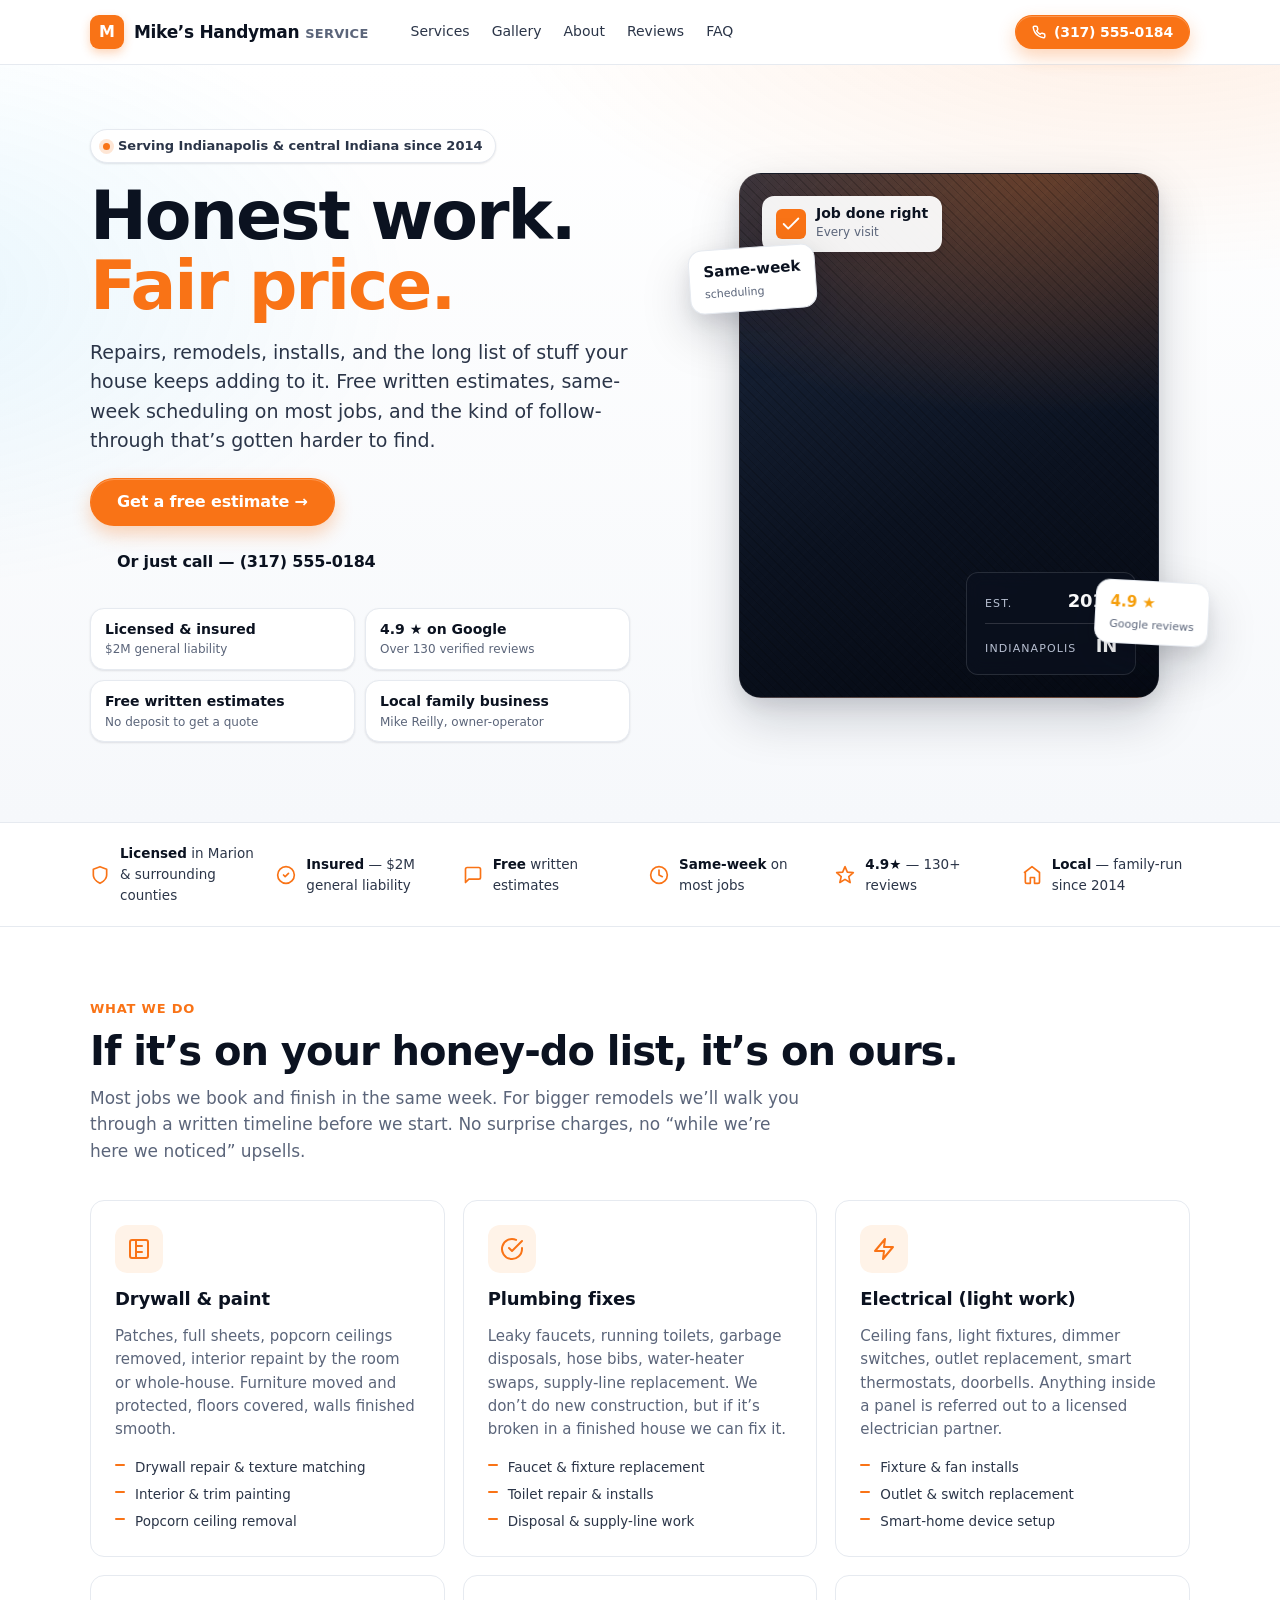
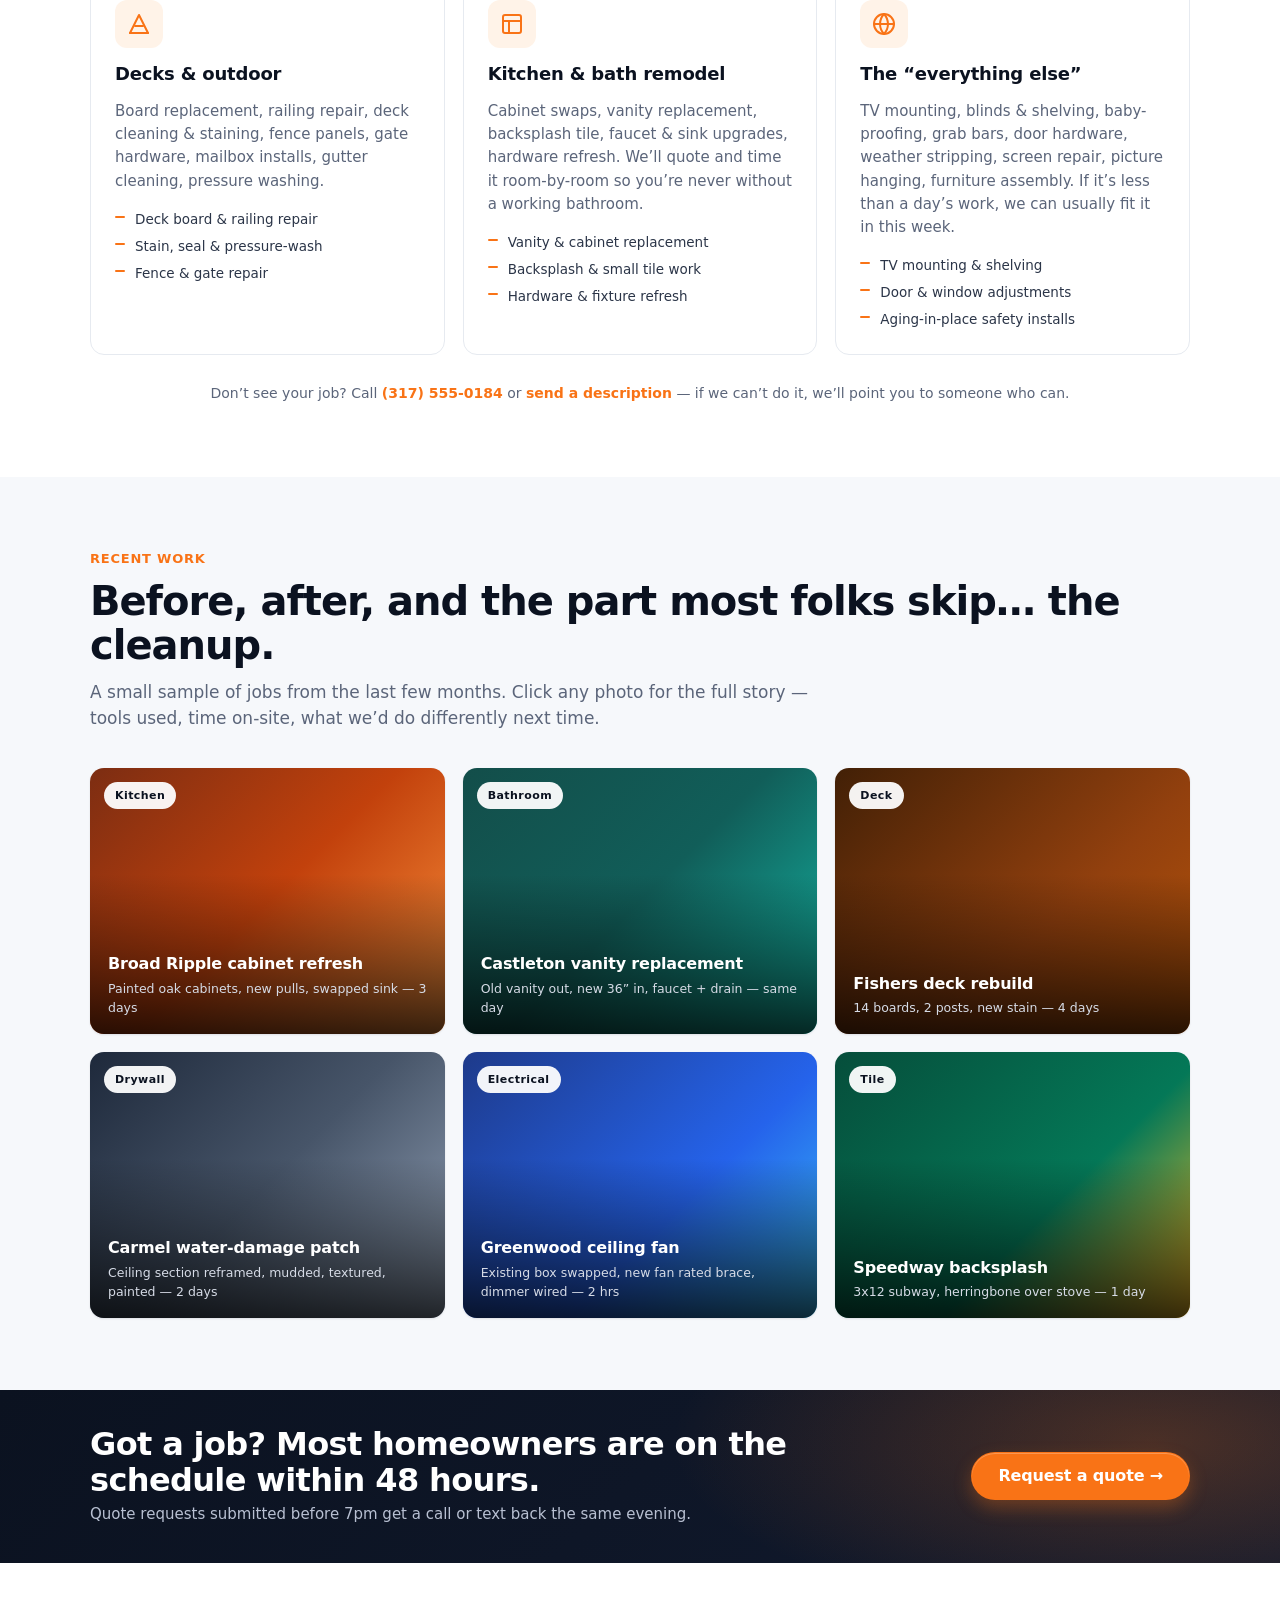
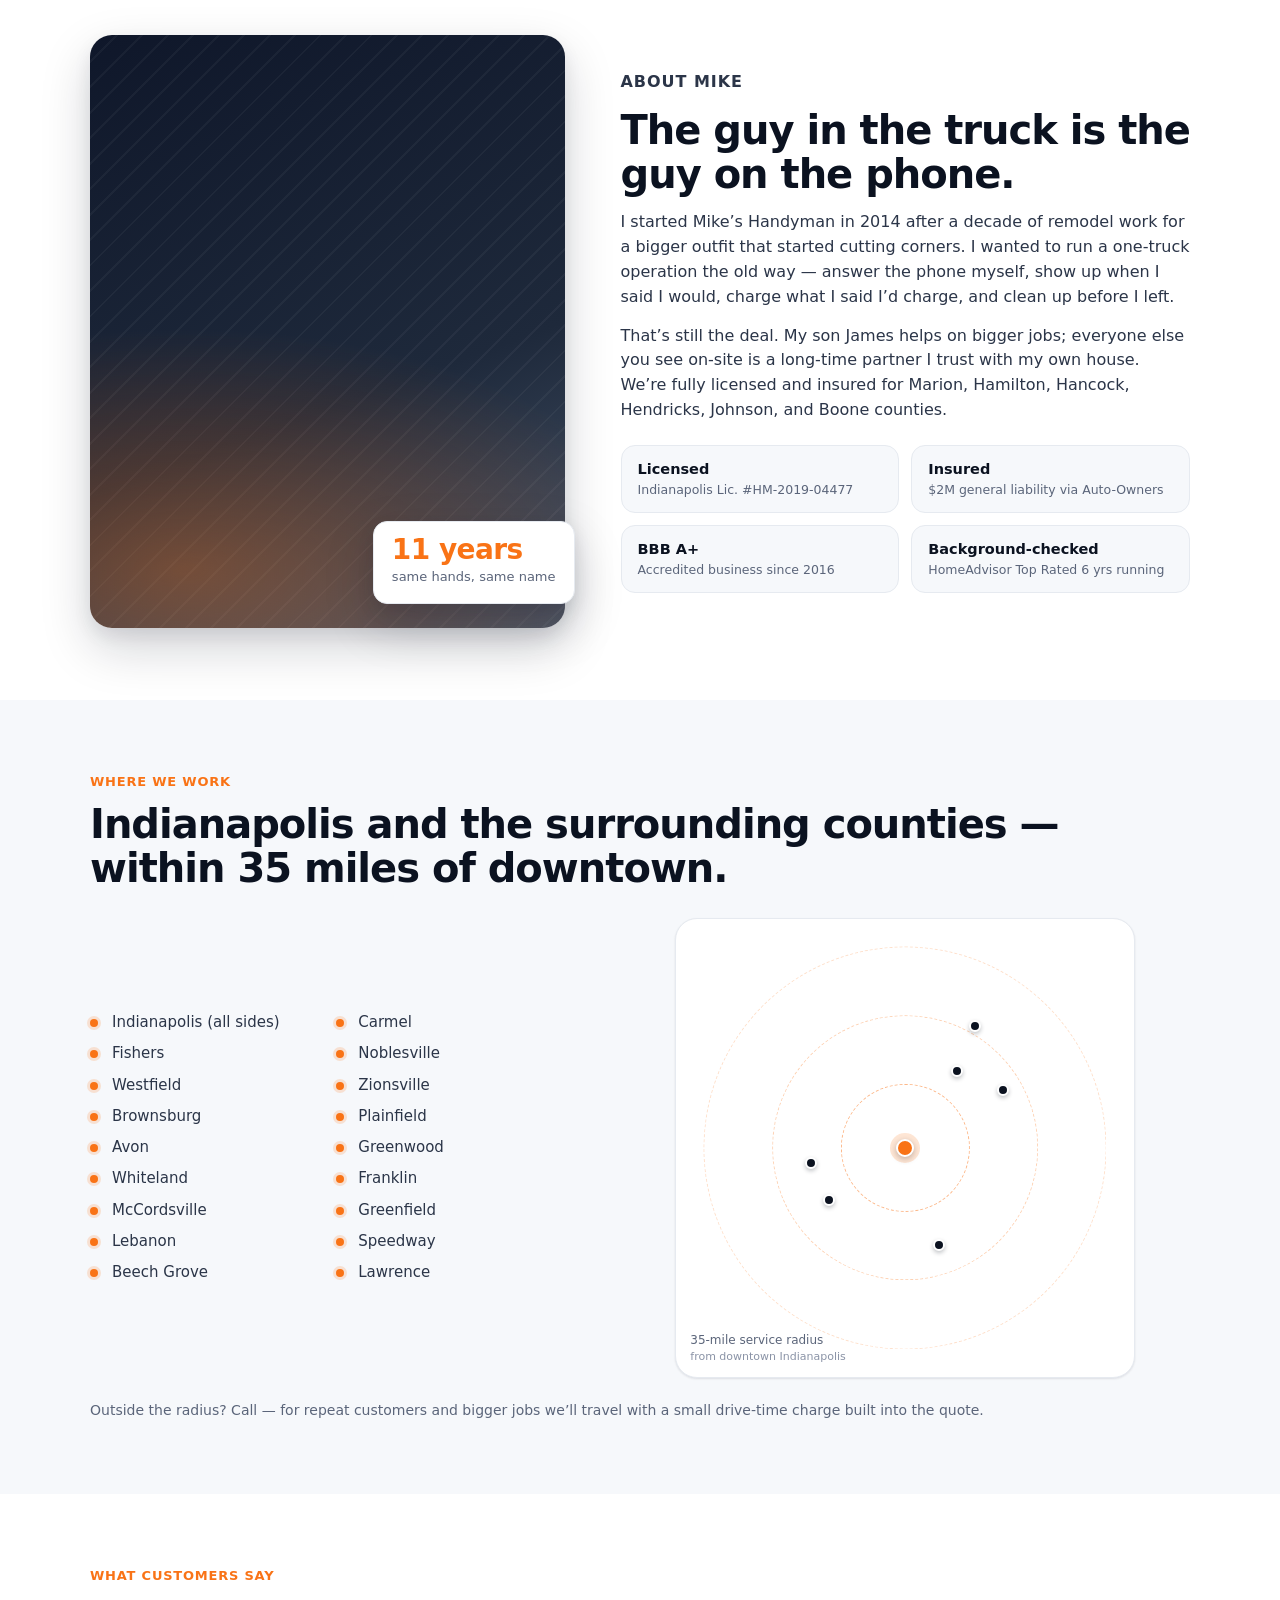
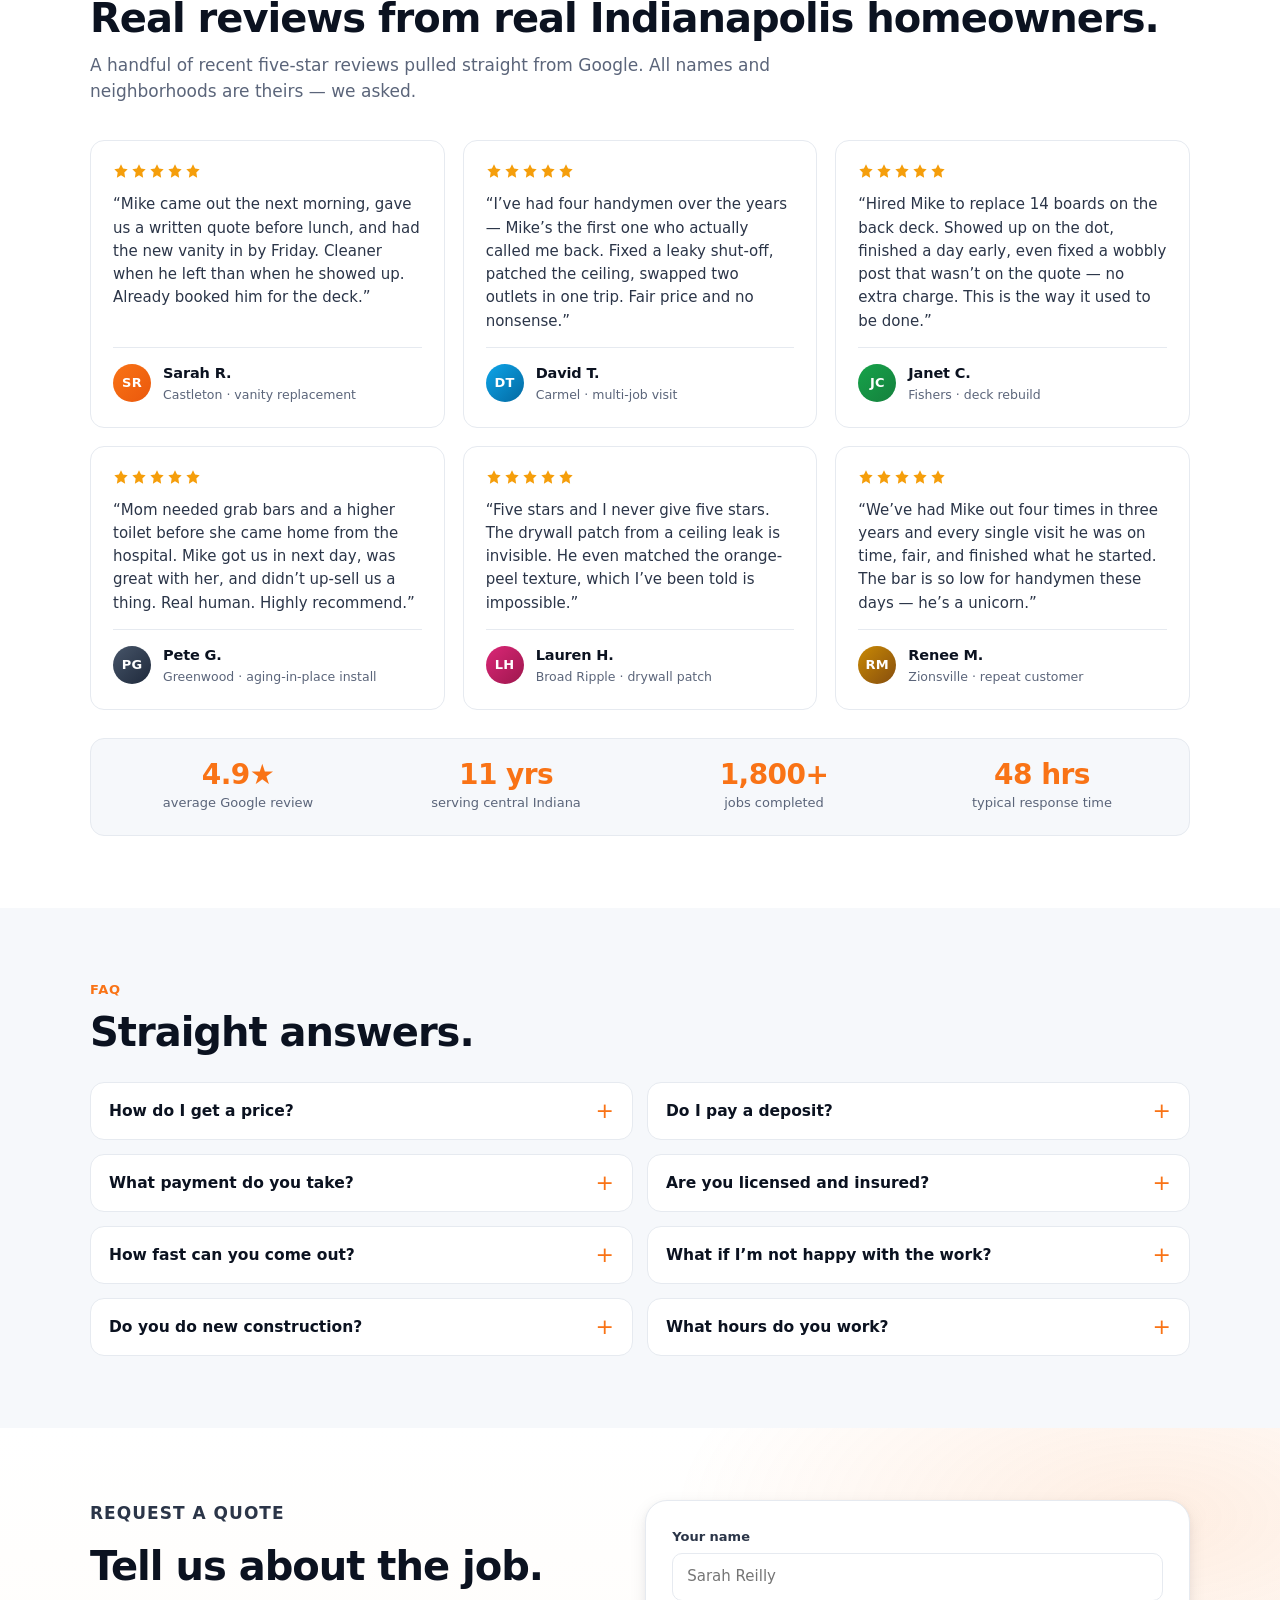
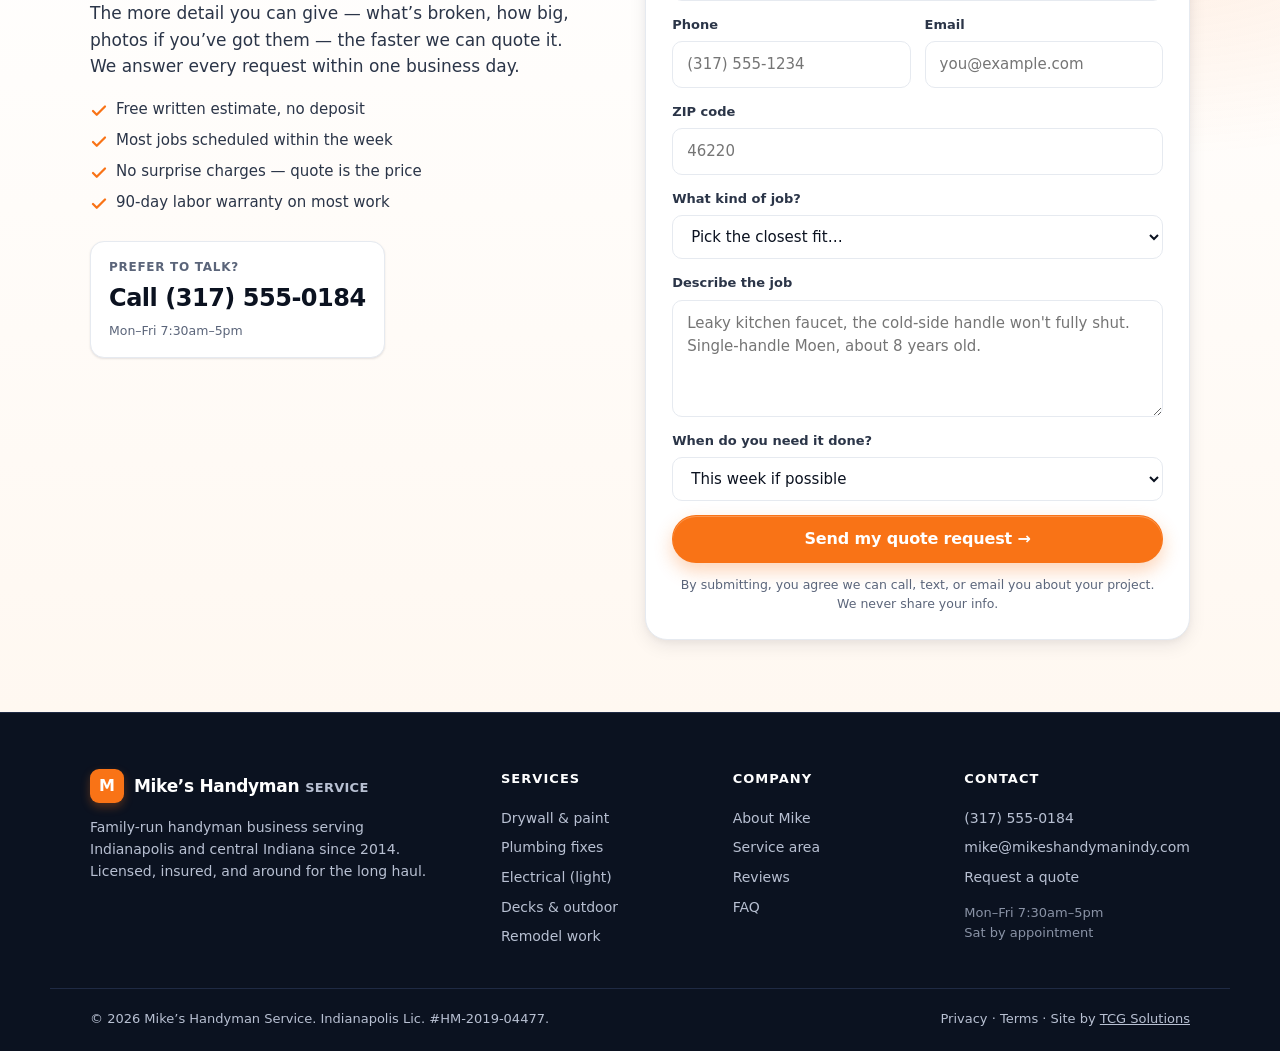
==== commit df4ecd5f: "Repurpose as handyman business showcase template Original commit shipped a TCG sales-pitch landing p" ====
--- a/index.html
+++ b/index.html
@@ -4,10 +4,10 @@
 <meta charset="utf-8" />
 <meta name="viewport" content="width=device-width,initial-scale=1,viewport-fit=cover" />
 <meta name="theme-color" content="#0b1220" />
-<title>Handyman Websites Starting at $75 — TCG Solutions</title>
-<meta name="description" content="If you're running your handyman business through Facebook, you're losing leads every week. TCG Solutions builds clean, mobile-ready websites for service pros — basic from $75, full premium up to $500." />
-<meta property="og:title" content="Handyman Websites Starting at $75 — TCG Solutions" />
-<meta property="og:description" content="Stop losing jobs to competitors with real websites. Get a clean, mobile-ready site that brings in leads while you're on the job." />
+<title>Mike&rsquo;s Handyman Service &mdash; Honest work, fair price. Indianapolis &amp; central Indiana.</title>
+<meta name="description" content="Family-run handyman service in Indianapolis and surrounding counties. Drywall, painting, plumbing, electrical, deck repair, remodels, installs. Licensed, insured, free estimates. Call (317) 555-0184." />
+<meta property="og:title" content="Mike&rsquo;s Handyman Service &mdash; Indianapolis Handyman" />
+<meta property="og:description" content="Repairs, remodels, installs and improvements done right the first time. Free written estimates. Same-week scheduling on most jobs." />
 <meta property="og:type" content="website" />
 <meta name="robots" content="index,follow" />
 <link rel="icon" href="data:image/svg+xml,%3Csvg xmlns='http://www.w3.org/2000/svg' viewBox='0 0 64 64'%3E%3Crect width='64' height='64' rx='12' fill='%23F97316'/%3E%3Cpath d='M18 44 L46 16 M40 16 H46 V22' stroke='white' stroke-width='5' stroke-linecap='round' stroke-linejoin='round' fill='none'/%3E%3C/svg%3E" />
@@ -17,100 +17,81 @@
 
 <header class="site-header" id="top">
   <div class="container header-row">
-    <a href="#top" class="brand" aria-label="TCG Solutions home">
-      <span class="brand-mark" aria-hidden="true">TCG</span>
-      <span class="brand-text">Solutions</span>
+    <a href="#top" class="brand" aria-label="Mike's Handyman Service home">
+      <span class="brand-mark" aria-hidden="true">M</span>
+      <span class="brand-text">Mike&rsquo;s Handyman <span class="brand-tail">Service</span></span>
     </a>
     <nav class="nav-primary" aria-label="Primary">
-      <a href="#pricing">Pricing</a>
-      <a href="#what-you-get">Features</a>
-      <a href="#compare">Compare</a>
-      <a href="#examples">Examples</a>
-      <a href="#testimonials">Reviews</a>
+      <a href="#services">Services</a>
+      <a href="#gallery">Gallery</a>
+      <a href="#about">About</a>
+      <a href="#reviews">Reviews</a>
       <a href="#faq">FAQ</a>
     </nav>
-    <a href="#start" class="btn btn-primary btn-sm header-cta">Get my website</a>
+    <a href="tel:+13175550184" class="btn btn-primary btn-sm header-cta">
+      <svg width="14" height="14" viewBox="0 0 24 24" fill="none" stroke="currentColor" stroke-width="2.5" stroke-linecap="round" stroke-linejoin="round" aria-hidden="true"><path d="M22 16.92v3a2 2 0 0 1-2.18 2 19.79 19.79 0 0 1-8.63-3.07 19.5 19.5 0 0 1-6-6 19.79 19.79 0 0 1-3.07-8.67A2 2 0 0 1 4.11 2h3a2 2 0 0 1 2 1.72 12.84 12.84 0 0 0 .7 2.81 2 2 0 0 1-.45 2.11L8.09 9.91a16 16 0 0 0 6 6l1.27-1.27a2 2 0 0 1 2.11-.45 12.84 12.84 0 0 0 2.81.7A2 2 0 0 1 22 16.92z"/></svg>
+      (317) 555-0184
+    </a>
   </div>
 </header>
 
 <main>
 
-<section class="hero">
+<section class="hero hero-trade">
   <div class="container hero-grid">
     <div class="hero-copy">
-      <p class="eyebrow"><span class="dot"></span> Built for handymen, contractors &amp; service pros</p>
-      <h1>Running your handyman business on Facebook?<br/><span class="accent">You&rsquo;re losing jobs every week.</span></h1>
+      <p class="eyebrow"><span class="dot"></span> Serving Indianapolis &amp; central Indiana since 2014</p>
+      <h1>Honest work.<br/><span class="accent">Fair price.</span></h1>
       <p class="lede">
-        TCG Solutions builds clean, mobile-ready websites for hardworking service pros &mdash; at prices that actually make sense. Show your work, capture leads, and look legit to every customer who Googles you.
+        Repairs, remodels, installs, and the long list of stuff your house keeps adding to it. Free written estimates, same-week scheduling on most jobs, and the kind of follow-through that&rsquo;s gotten harder to find.
       </p>
-      <ul class="hero-bullets">
-        <li>Basic sites from <strong>$75</strong></li>
-        <li>Standard builds around <strong>$250</strong></li>
-        <li>Full premium sites up to <strong>$500</strong></li>
-      </ul>
       <div class="hero-cta-row">
-        <a href="#start" class="btn btn-primary btn-lg">Start my site &rarr;</a>
-        <a href="#pricing" class="btn btn-ghost btn-lg">See pricing</a>
-      </div>
-      <p class="trust-line">
-        <svg width="18" height="18" viewBox="0 0 24 24" fill="none" stroke="currentColor" stroke-width="2.5" stroke-linecap="round" stroke-linejoin="round" aria-hidden="true"><path d="M20 6 9 17l-5-5"/></svg>
-        Live in 3&ndash;7 days &middot; No monthly contracts &middot; You own the site
-      </p>
+        <a href="#quote" class="btn btn-primary btn-lg">Get a free estimate &rarr;</a>
+        <a href="tel:+13175550184" class="btn btn-ghost btn-lg">Or just call &mdash; (317) 555-0184</a>
+      </div>
       <div class="trust-pills">
         <div class="trust-pill">
-          <strong>Indiana-based</strong>
-          <span>Built &amp; supported locally</span>
+          <strong>Licensed &amp; insured</strong>
+          <span>$2M general liability</span>
         </div>
         <div class="trust-pill">
-          <strong>Real customers</strong>
-          <span>Foundation pros, IT shops, local services</span>
+          <strong>4.9 &#9733; on Google</strong>
+          <span>Over 130 verified reviews</span>
         </div>
         <div class="trust-pill">
-          <strong>3&ndash;7 day launches</strong>
-          <span>From signed quote to live site</span>
-        </div>
-      </div>
-    </div>
-
-    <div class="hero-visual" aria-hidden="true">
-      <div class="device device-phone">
-        <div class="device-bezel">
-          <div class="device-screen">
-            <div class="mock-header">
-              <div class="mock-logo">Mike&rsquo;s Handyman</div>
-              <div class="mock-call">Call</div>
-            </div>
-            <div class="mock-hero">
-              <div class="mock-h1">Honest work. Fair price.</div>
-              <div class="mock-sub">Serving the Indianapolis area since 2019</div>
-              <div class="mock-btn">Get a free quote</div>
-            </div>
-            <div class="mock-row">
-              <div class="mock-card">
-                <span class="mock-icon" aria-hidden="true"><svg viewBox="0 0 24 24" fill="none" stroke="currentColor" stroke-width="2" stroke-linecap="round" stroke-linejoin="round"><path d="m15 12-8.5 8.5a2.12 2.12 0 0 1-3-3L12 9"/><path d="M17.64 15 22 10.64"/><path d="m20.91 11.7-1.25-1.25c-.6-.6-.93-1.4-.93-2.25v-.86L16.01 4.6a5.56 5.56 0 0 0-3.94-1.64H9l.92.82A6.18 6.18 0 0 1 12 8.4v1.56l2 2h2.47l2.26 1.91"/></svg></span>
-                <span>Repairs</span>
-              </div>
-              <div class="mock-card">
-                <span class="mock-icon" aria-hidden="true"><svg viewBox="0 0 24 24" fill="none" stroke="currentColor" stroke-width="2" stroke-linecap="round" stroke-linejoin="round"><path d="M18.37 2.63 14 7l-1.59-1.59a2 2 0 0 0-2.82 0L8 7l9 9 1.59-1.59a2 2 0 0 0 0-2.82L17 10l4.37-4.37a2.12 2.12 0 1 0-3-3Z"/><path d="M9 8c-2 3-4 3.5-7 4l8 10c2-1 6-5 6-7"/><path d="M14.5 17.5 4.5 15"/></svg></span>
-                <span>Remodel</span>
-              </div>
-              <div class="mock-card">
-                <span class="mock-icon" aria-hidden="true"><svg viewBox="0 0 24 24" fill="none" stroke="currentColor" stroke-width="2" stroke-linecap="round" stroke-linejoin="round"><path d="m15 12-8.5 8.5c-.83.83-2.17.83-3 0 0 0 0 0 0 0a2.12 2.12 0 0 1 0-3L12 9"/><path d="M17.64 15 22 10.64"/><path d="m20.91 11.7-1.25-1.25c-.6-.6-.93-1.4-.93-2.25v-.86L16.01 4.6a5.56 5.56 0 0 0-3.94-1.64H9l.92.82A6.18 6.18 0 0 1 12 8.4v1.56l2 2h2.47l2.26 1.91"/></svg></span>
-                <span>Installs</span>
+          <strong>Free written estimates</strong>
+          <span>No deposit to get a quote</span>
+        </div>
+        <div class="trust-pill">
+          <strong>Local family business</strong>
+          <span>Mike Reilly, owner-operator</span>
+        </div>
+      </div>
+    </div>
+
+    <div class="hero-visual hero-visual-trade" aria-hidden="true">
+      <div class="hero-photo">
+        <div class="hero-photo-frame">
+          <div class="photo-grain"></div>
+          <div class="photo-overlay">
+            <div class="photo-badge">
+              <svg viewBox="0 0 24 24" fill="none" stroke="currentColor" stroke-width="2" stroke-linecap="round" stroke-linejoin="round" aria-hidden="true"><polyline points="20 6 9 17 4 12"/></svg>
+              <div>
+                <strong>Job done right</strong>
+                <span>Every visit</span>
               </div>
             </div>
-            <div class="mock-gallery">
-              <div class="mock-tile t1"></div>
-              <div class="mock-tile t2"></div>
-              <div class="mock-tile t3"></div>
-              <div class="mock-tile t4"></div>
+            <div class="photo-stamp">
+              <div class="stamp-row"><span>Est.</span><strong>2014</strong></div>
+              <div class="stamp-line"></div>
+              <div class="stamp-row"><span>Indianapolis</span><strong>IN</strong></div>
             </div>
           </div>
         </div>
       </div>
       <div class="floating-badge badge-1">
-        <strong>+3 leads</strong>
-        <span>this week</span>
+        <strong>Same-week</strong>
+        <span>scheduling</span>
       </div>
       <div class="floating-badge badge-2">
         <strong>4.9 &#9733;</strong>
@@ -120,194 +101,174 @@
   </div>
 </section>
 
-<section class="problem">
+<section class="trust-strip">
+  <div class="container trust-strip-inner">
+    <div class="trust-item">
+      <svg viewBox="0 0 24 24" fill="none" stroke="currentColor" stroke-width="2" stroke-linecap="round" stroke-linejoin="round" aria-hidden="true"><path d="M12 22s8-4 8-10V5l-8-3-8 3v7c0 6 8 10 8 10z"/></svg>
+      <span><strong>Licensed</strong> in Marion &amp; surrounding counties</span>
+    </div>
+    <div class="trust-item">
+      <svg viewBox="0 0 24 24" fill="none" stroke="currentColor" stroke-width="2" stroke-linecap="round" stroke-linejoin="round" aria-hidden="true"><circle cx="12" cy="12" r="10"/><path d="m9 12 2 2 4-4"/></svg>
+      <span><strong>Insured</strong> &mdash; $2M general liability</span>
+    </div>
+    <div class="trust-item">
+      <svg viewBox="0 0 24 24" fill="none" stroke="currentColor" stroke-width="2" stroke-linecap="round" stroke-linejoin="round" aria-hidden="true"><path d="M21 15a2 2 0 0 1-2 2H7l-4 4V5a2 2 0 0 1 2-2h14a2 2 0 0 1 2 2z"/></svg>
+      <span><strong>Free</strong> written estimates</span>
+    </div>
+    <div class="trust-item">
+      <svg viewBox="0 0 24 24" fill="none" stroke="currentColor" stroke-width="2" stroke-linecap="round" stroke-linejoin="round" aria-hidden="true"><circle cx="12" cy="12" r="10"/><polyline points="12 6 12 12 16 14"/></svg>
+      <span><strong>Same-week</strong> on most jobs</span>
+    </div>
+    <div class="trust-item">
+      <svg viewBox="0 0 24 24" fill="none" stroke="currentColor" stroke-width="2" stroke-linecap="round" stroke-linejoin="round" aria-hidden="true"><path d="M12 2 9.19 8.63 2 9.24l5.46 4.73L5.82 21 12 17.27 18.18 21l-1.64-7.03L22 9.24l-7.19-.61L12 2z"/></svg>
+      <span><strong>4.9&#9733;</strong> &mdash; 130+ reviews</span>
+    </div>
+    <div class="trust-item">
+      <svg viewBox="0 0 24 24" fill="none" stroke="currentColor" stroke-width="2" stroke-linecap="round" stroke-linejoin="round" aria-hidden="true"><path d="M3 9 12 2l9 7v11a2 2 0 0 1-2 2h-4v-7H10v7H6a2 2 0 0 1-2-2V9z"/></svg>
+      <span><strong>Local</strong> &mdash; family-run since 2014</span>
+    </div>
+  </div>
+</section>
+
+<section id="services" class="services">
   <div class="container">
-    <div class="problem-grid">
-      <div class="problem-text">
-        <h2>Facebook posts disappear. A real website doesn&rsquo;t.</h2>
-        <p>
-          When someone Googles &ldquo;handyman near me,&rdquo; they don&rsquo;t find your Facebook page &mdash;
-          they find the guy with the website. He gets the call. You don&rsquo;t.
-        </p>
-      </div>
-      <div class="problem-stats">
-        <div class="stat">
-          <div class="stat-number">81%</div>
-          <div class="stat-label">of customers research a contractor online before calling</div>
-        </div>
-        <div class="stat">
-          <div class="stat-number">63%</div>
-          <div class="stat-label">won&rsquo;t trust a business without its own website</div>
-        </div>
-        <div class="stat">
-          <div class="stat-number">3&ndash;7 days</div>
-          <div class="stat-label">to launch your TCG site, start to finish</div>
-        </div>
-      </div>
-    </div>
-  </div>
-</section>
-
-<section id="what-you-get" class="features">
+    <p class="section-eyebrow">What we do</p>
+    <h2 class="section-title">If it&rsquo;s on your honey-do list, it&rsquo;s on ours.</h2>
+    <p class="section-sub">Most jobs we book and finish in the same week. For bigger remodels we&rsquo;ll walk you through a written timeline before we start. No surprise charges, no &ldquo;while we&rsquo;re here we noticed&rdquo; upsells.</p>
+
+    <div class="service-grid">
+      <article class="service-card">
+        <div class="service-icon">
+          <svg viewBox="0 0 24 24" fill="none" stroke="currentColor" stroke-width="2" stroke-linecap="round" stroke-linejoin="round"><rect x="3" y="3" width="18" height="18" rx="2"/><line x1="9" y1="9" x2="15" y2="9"/><line x1="9" y1="15" x2="15" y2="15"/><line x1="9" y1="3" x2="9" y2="21"/></svg>
+        </div>
+        <h3>Drywall &amp; paint</h3>
+        <p>Patches, full sheets, popcorn ceilings removed, interior repaint by the room or whole-house. Furniture moved and protected, floors covered, walls finished smooth.</p>
+        <ul>
+          <li>Drywall repair &amp; texture matching</li>
+          <li>Interior &amp; trim painting</li>
+          <li>Popcorn ceiling removal</li>
+        </ul>
+      </article>
+
+      <article class="service-card">
+        <div class="service-icon">
+          <svg viewBox="0 0 24 24" fill="none" stroke="currentColor" stroke-width="2" stroke-linecap="round" stroke-linejoin="round"><path d="M22 11.08V12a10 10 0 1 1-5.93-9.14"/><polyline points="22 4 12 14.01 9 11.01"/></svg>
+        </div>
+        <h3>Plumbing fixes</h3>
+        <p>Leaky faucets, running toilets, garbage disposals, hose bibs, water-heater swaps, supply-line replacement. We don&rsquo;t do new construction, but if it&rsquo;s broken in a finished house we can fix it.</p>
+        <ul>
+          <li>Faucet &amp; fixture replacement</li>
+          <li>Toilet repair &amp; installs</li>
+          <li>Disposal &amp; supply-line work</li>
+        </ul>
+      </article>
+
+      <article class="service-card">
+        <div class="service-icon">
+          <svg viewBox="0 0 24 24" fill="none" stroke="currentColor" stroke-width="2" stroke-linecap="round" stroke-linejoin="round"><polygon points="13 2 3 14 12 14 11 22 21 10 12 10 13 2"/></svg>
+        </div>
+        <h3>Electrical (light work)</h3>
+        <p>Ceiling fans, light fixtures, dimmer switches, outlet replacement, smart thermostats, doorbells. Anything inside a panel is referred out to a licensed electrician partner.</p>
+        <ul>
+          <li>Fixture &amp; fan installs</li>
+          <li>Outlet &amp; switch replacement</li>
+          <li>Smart-home device setup</li>
+        </ul>
+      </article>
+
+      <article class="service-card">
+        <div class="service-icon">
+          <svg viewBox="0 0 24 24" fill="none" stroke="currentColor" stroke-width="2" stroke-linecap="round" stroke-linejoin="round"><path d="M3 21 12 3l9 18"/><path d="M3 21h18"/><path d="M8 14h8"/></svg>
+        </div>
+        <h3>Decks &amp; outdoor</h3>
+        <p>Board replacement, railing repair, deck cleaning &amp; staining, fence panels, gate hardware, mailbox installs, gutter cleaning, pressure washing.</p>
+        <ul>
+          <li>Deck board &amp; railing repair</li>
+          <li>Stain, seal &amp; pressure-wash</li>
+          <li>Fence &amp; gate repair</li>
+        </ul>
+      </article>
+
+      <article class="service-card">
+        <div class="service-icon">
+          <svg viewBox="0 0 24 24" fill="none" stroke="currentColor" stroke-width="2" stroke-linecap="round" stroke-linejoin="round"><rect x="3" y="3" width="18" height="18" rx="2"/><path d="M3 9h18"/><path d="M9 21V9"/></svg>
+        </div>
+        <h3>Kitchen &amp; bath remodel</h3>
+        <p>Cabinet swaps, vanity replacement, backsplash tile, faucet &amp; sink upgrades, hardware refresh. We&rsquo;ll quote and time it room-by-room so you&rsquo;re never without a working bathroom.</p>
+        <ul>
+          <li>Vanity &amp; cabinet replacement</li>
+          <li>Backsplash &amp; small tile work</li>
+          <li>Hardware &amp; fixture refresh</li>
+        </ul>
+      </article>
+
+      <article class="service-card">
+        <div class="service-icon">
+          <svg viewBox="0 0 24 24" fill="none" stroke="currentColor" stroke-width="2" stroke-linecap="round" stroke-linejoin="round"><circle cx="12" cy="12" r="10"/><path d="M2 12h20"/><path d="M12 2a15.3 15.3 0 0 1 4 10 15.3 15.3 0 0 1-4 10 15.3 15.3 0 0 1-4-10 15.3 15.3 0 0 1 4-10z"/></svg>
+        </div>
+        <h3>The &ldquo;everything else&rdquo;</h3>
+        <p>TV mounting, blinds &amp; shelving, baby-proofing, grab bars, door hardware, weather stripping, screen repair, picture hanging, furniture assembly. If it&rsquo;s less than a day&rsquo;s work, we can usually fit it in this week.</p>
+        <ul>
+          <li>TV mounting &amp; shelving</li>
+          <li>Door &amp; window adjustments</li>
+          <li>Aging-in-place safety installs</li>
+        </ul>
+      </article>
+    </div>
+
+    <p class="services-fine">Don&rsquo;t see your job? Call <a href="tel:+13175550184">(317) 555-0184</a> or <a href="#quote">send a description</a> &mdash; if we can&rsquo;t do it, we&rsquo;ll point you to someone who can.</p>
+  </div>
+</section>
+
+<section id="gallery" class="gallery">
   <div class="container">
-    <p class="section-eyebrow">What you get</p>
-    <h2 class="section-title">Everything a service pro actually needs &mdash; nothing they don&rsquo;t.</h2>
-    <div class="feature-grid">
-      <div class="feature">
-        <div class="feature-icon">
-          <svg viewBox="0 0 24 24" fill="none" stroke="currentColor" stroke-width="2" stroke-linecap="round" stroke-linejoin="round"><path d="M14.7 6.3a1 1 0 0 0 0 1.4l1.6 1.6a1 1 0 0 0 1.4 0l3.77-3.77a6 6 0 0 1-7.94 7.94l-6.91 6.91a2.12 2.12 0 0 1-3-3l6.91-6.91a6 6 0 0 1 7.94-7.94l-3.76 3.76z"/></svg>
-        </div>
-        <h3>Show your services</h3>
-        <p>Repairs, installs, remodeling, drywall, paint, decks &mdash; whatever you actually do, laid out so customers can scan it in 10 seconds.</p>
-      </div>
-      <div class="feature">
-        <div class="feature-icon">
-          <svg viewBox="0 0 24 24" fill="none" stroke="currentColor" stroke-width="2" stroke-linecap="round" stroke-linejoin="round"><rect x="3" y="3" width="18" height="18" rx="2" ry="2"/><circle cx="8.5" cy="8.5" r="1.5"/><polyline points="21 15 16 10 5 21"/></svg>
-        </div>
-        <h3>Photo gallery of your work</h3>
-        <p>Before/after shots build instant trust. We help you organize what you&rsquo;ve already got on your phone into a clean portfolio.</p>
-      </div>
-      <div class="feature">
-        <div class="feature-icon">
-          <svg viewBox="0 0 24 24" fill="none" stroke="currentColor" stroke-width="2" stroke-linecap="round" stroke-linejoin="round"><path d="M22 16.92v3a2 2 0 0 1-2.18 2 19.79 19.79 0 0 1-8.63-3.07 19.5 19.5 0 0 1-6-6 19.79 19.79 0 0 1-3.07-8.67A2 2 0 0 1 4.11 2h3a2 2 0 0 1 2 1.72 12.84 12.84 0 0 0 .7 2.81 2 2 0 0 1-.45 2.11L8.09 9.91a16 16 0 0 0 6 6l1.27-1.27a2 2 0 0 1 2.11-.45 12.84 12.84 0 0 0 2.81.7A2 2 0 0 1 22 16.92z"/></svg>
-        </div>
-        <h3>One-tap contact</h3>
-        <p>Tap-to-call, tap-to-text, contact form. Leads hit your phone the second they&rsquo;re submitted &mdash; even if you&rsquo;re on a roof.</p>
-      </div>
-      <div class="feature">
-        <div class="feature-icon">
-          <svg viewBox="0 0 24 24" fill="none" stroke="currentColor" stroke-width="2" stroke-linecap="round" stroke-linejoin="round"><rect x="5" y="2" width="14" height="20" rx="2" ry="2"/><line x1="12" y1="18" x2="12.01" y2="18"/></svg>
-        </div>
-        <h3>Mobile-first design</h3>
-        <p>Three out of four customers will see your site on a phone. Yours will look just as sharp on desktop and tablet &mdash; we test all three.</p>
-      </div>
-      <div class="feature">
-        <div class="feature-icon">
-          <svg viewBox="0 0 24 24" fill="none" stroke="currentColor" stroke-width="2" stroke-linecap="round" stroke-linejoin="round"><polyline points="22 12 18 12 15 21 9 3 6 12 2 12"/></svg>
-        </div>
-        <h3>Brings in leads 24/7</h3>
-        <p>Your site works while you&rsquo;re on the job, asleep, or at dinner. Every search at 11pm is a potential job for tomorrow.</p>
-      </div>
-      <div class="feature">
-        <div class="feature-icon">
-          <svg viewBox="0 0 24 24" fill="none" stroke="currentColor" stroke-width="2" stroke-linecap="round" stroke-linejoin="round"><circle cx="12" cy="12" r="10"/><line x1="2" y1="12" x2="22" y2="12"/><path d="M12 2a15.3 15.3 0 0 1 4 10 15.3 15.3 0 0 1-4 10 15.3 15.3 0 0 1-4-10 15.3 15.3 0 0 1 4-10z"/></svg>
-        </div>
-        <h3>Found on Google</h3>
-        <p>We set up Google Business, basic local SEO, and the metadata that gets you in &ldquo;near me&rdquo; results &mdash; included on Standard and Premium builds.</p>
-      </div>
-    </div>
-  </div>
-</section>
-
-<section id="pricing" class="pricing">
-  <div class="container">
-    <p class="section-eyebrow">Pricing</p>
-    <h2 class="section-title">Three honest tiers. Pick what fits the job.</h2>
-    <p class="section-sub">One-time builds. No surprise monthly &ldquo;platform&rdquo; fees. You own the domain and the site.</p>
-
-    <div class="tier-grid">
-      <article class="tier">
-        <header class="tier-head">
-          <h3>Basic</h3>
-          <div class="tier-price"><span class="dollar">$</span><span class="amount">75</span></div>
-          <p class="tier-tag">Get on Google fast</p>
-        </header>
-        <ul class="tier-features">
-          <li>1-page site with your services + contact</li>
-          <li>Mobile, tablet &amp; desktop responsive</li>
-          <li>Tap-to-call and contact form</li>
-          <li>Up to 6 photos of your work</li>
-          <li>Live in 3 business days</li>
-        </ul>
-        <a href="#start" class="btn btn-outline btn-block" data-tier="Basic">Start Basic &mdash; $75</a>
-      </article>
-
-      <article class="tier tier-featured">
-        <div class="tier-flag">Most popular</div>
-        <header class="tier-head">
-          <h3>Standard</h3>
-          <div class="tier-price"><span class="dollar">$</span><span class="amount">250</span></div>
-          <p class="tier-tag">For serious working pros</p>
-        </header>
-        <ul class="tier-features">
-          <li>Multi-page site (Home, Services, Gallery, About, Contact)</li>
-          <li>Photo gallery with before/after layout</li>
-          <li>Google Business setup + local SEO</li>
-          <li>Custom domain (yourname.com) included&dagger;</li>
-          <li>Up to 25 photos, edited &amp; optimized</li>
-          <li>Free minor tweaks for 30 days</li>
-        </ul>
-        <a href="#start" class="btn btn-primary btn-block" data-tier="Standard">Start Standard &mdash; $250</a>
-      </article>
-
-      <article class="tier">
-        <header class="tier-head">
-          <h3>Premium</h3>
-          <div class="tier-price"><span class="dollar">$</span><span class="amount">500</span></div>
-          <p class="tier-tag">The whole package</p>
-        </header>
-        <ul class="tier-features">
-          <li>Everything in Standard, plus:</li>
-          <li>Online quote / booking request form</li>
-          <li>Service-area map &amp; coverage list</li>
-          <li>Reviews / testimonials section</li>
-          <li>Unlimited photos, full gallery layout</li>
-          <li>Free minor tweaks for 90 days</li>
-        </ul>
-        <a href="#start" class="btn btn-outline btn-block" data-tier="Premium">Start Premium &mdash; $500</a>
-      </article>
-    </div>
-    <p class="tier-footnote">&dagger; Domain fee (~$12&ndash;$20/yr) billed at-cost. Optional $10/mo hosting + updates plan available; not required.</p>
-  </div>
-</section>
-
-<section id="compare" class="compare">
-  <div class="container">
-    <p class="section-eyebrow">DIY builders vs. TCG</p>
-    <h2 class="section-title">You could fight Wix on a Friday night. Or you could just have a site by Wednesday.</h2>
-    <p class="section-sub">Drag-and-drop builders look easy in the ad. By the time you&rsquo;ve wrestled with templates, image cropping, mobile previews, and the upsell screens, you&rsquo;ve burned a Saturday and you still don&rsquo;t have a site.</p>
-
-    <div class="compare-table">
-      <div class="compare-row compare-head">
-        <div></div>
-        <div class="compare-col compare-them">DIY builder<br/><span>(Wix / Squarespace / GoDaddy)</span></div>
-        <div class="compare-col compare-us">TCG Solutions<br/><span>(done-for-you)</span></div>
-      </div>
-      <div class="compare-row">
-        <div class="compare-label">Time to launch</div>
-        <div class="compare-cell">Weekends. Plural.</div>
-        <div class="compare-cell good">3&ndash;7 business days</div>
-      </div>
-      <div class="compare-row">
-        <div class="compare-label">Real cost in year 1</div>
-        <div class="compare-cell">$200&ndash;$500+ <span class="muted">(plus your time)</span></div>
-        <div class="compare-cell good">$75&ndash;$500 <span class="muted">(one-time)</span></div>
-      </div>
-      <div class="compare-row">
-        <div class="compare-label">Mobile design</div>
-        <div class="compare-cell">&ldquo;Mostly works.&rdquo;</div>
-        <div class="compare-cell good">Tested on phone, tablet, desktop</div>
-      </div>
-      <div class="compare-row">
-        <div class="compare-label">Google Business setup</div>
-        <div class="compare-cell">You figure it out</div>
-        <div class="compare-cell good">Done for you (Standard+)</div>
-      </div>
-      <div class="compare-row">
-        <div class="compare-label">Photo cleanup</div>
-        <div class="compare-cell">Manual cropping, every photo</div>
-        <div class="compare-cell good">We crop, color-correct, lay out</div>
-      </div>
-      <div class="compare-row">
-        <div class="compare-label">Locked into platform</div>
-        <div class="compare-cell">Yes &mdash; can&rsquo;t move the site</div>
-        <div class="compare-cell good">No. You own everything.</div>
-      </div>
-      <div class="compare-row">
-        <div class="compare-label">Real human support</div>
-        <div class="compare-cell">Chat bot + ticket queue</div>
-        <div class="compare-cell good">Text or call a real person</div>
-      </div>
+    <p class="section-eyebrow">Recent work</p>
+    <h2 class="section-title">Before, after, and the part most folks skip&hellip; the cleanup.</h2>
+    <p class="section-sub">A small sample of jobs from the last few months. Click any photo for the full story &mdash; tools used, time on-site, what we&rsquo;d do differently next time.</p>
+
+    <div class="gallery-grid">
+      <figure class="gallery-tile tile-1">
+        <div class="tile-tag">Kitchen</div>
+        <figcaption>
+          <strong>Broad Ripple cabinet refresh</strong>
+          <span>Painted oak cabinets, new pulls, swapped sink &mdash; 3 days</span>
+        </figcaption>
+      </figure>
+      <figure class="gallery-tile tile-2">
+        <div class="tile-tag">Bathroom</div>
+        <figcaption>
+          <strong>Castleton vanity replacement</strong>
+          <span>Old vanity out, new 36&rdquo; in, faucet + drain &mdash; same day</span>
+        </figcaption>
+      </figure>
+      <figure class="gallery-tile tile-3">
+        <div class="tile-tag">Deck</div>
+        <figcaption>
+          <strong>Fishers deck rebuild</strong>
+          <span>14 boards, 2 posts, new stain &mdash; 4 days</span>
+        </figcaption>
+      </figure>
+      <figure class="gallery-tile tile-4">
+        <div class="tile-tag">Drywall</div>
+        <figcaption>
+          <strong>Carmel water-damage patch</strong>
+          <span>Ceiling section reframed, mudded, textured, painted &mdash; 2 days</span>
+        </figcaption>
+      </figure>
+      <figure class="gallery-tile tile-5">
+        <div class="tile-tag">Electrical</div>
+        <figcaption>
+          <strong>Greenwood ceiling fan</strong>
+          <span>Existing box swapped, new fan rated brace, dimmer wired &mdash; 2 hrs</span>
+        </figcaption>
+      </figure>
+      <figure class="gallery-tile tile-6">
+        <div class="tile-tag">Tile</div>
+        <figcaption>
+          <strong>Speedway backsplash</strong>
+          <span>3x12 subway, herringbone over stove &mdash; 1 day</span>
+        </figcaption>
+      </figure>
     </div>
   </div>
 </section>
@@ -315,108 +276,98 @@
 <section class="cta-banner">
   <div class="container cta-banner-inner">
     <div>
-      <h2>Booked solid by next month, or just hoping the phone rings?</h2>
-      <p>A real website is the cheapest employee you&rsquo;ll ever hire. Let&rsquo;s build yours.</p>
-    </div>
-    <a href="#start" class="btn btn-primary btn-lg">Start my site &rarr;</a>
-  </div>
-</section>
-
-<section id="addons" class="addons">
+      <h2>Got a job? Most homeowners are on the schedule within 48 hours.</h2>
+      <p>Quote requests submitted before 7pm get a call or text back the same evening.</p>
+    </div>
+    <a href="#quote" class="btn btn-primary btn-lg">Request a quote &rarr;</a>
+  </div>
+</section>
+
+<section id="about" class="about-section">
+  <div class="container about-grid">
+    <div class="about-photo" aria-hidden="true">
+      <div class="about-photo-frame"></div>
+      <div class="about-stat-card">
+        <strong>11 years</strong>
+        <span>same hands, same name</span>
+      </div>
+    </div>
+    <div class="about-copy">
+      <p class="section-eyebrow">About Mike</p>
+      <h2>The guy in the truck is the guy on the phone.</h2>
+      <p>I started Mike&rsquo;s Handyman in 2014 after a decade of remodel work for a bigger outfit that started cutting corners. I wanted to run a one-truck operation the old way &mdash; answer the phone myself, show up when I said I would, charge what I said I&rsquo;d charge, and clean up before I left.</p>
+      <p>That&rsquo;s still the deal. My son James helps on bigger jobs; everyone else you see on-site is a long-time partner I trust with my own house. We&rsquo;re fully licensed and insured for Marion, Hamilton, Hancock, Hendricks, Johnson, and Boone counties.</p>
+      <div class="about-creds">
+        <div class="cred">
+          <strong>Licensed</strong>
+          <span>Indianapolis Lic. #HM-2019-04477</span>
+        </div>
+        <div class="cred">
+          <strong>Insured</strong>
+          <span>$2M general liability via Auto-Owners</span>
+        </div>
+        <div class="cred">
+          <strong>BBB A+</strong>
+          <span>Accredited business since 2016</span>
+        </div>
+        <div class="cred">
+          <strong>Background-checked</strong>
+          <span>HomeAdvisor Top Rated 6 yrs running</span>
+        </div>
+      </div>
+    </div>
+  </div>
+</section>
+
+<section id="area" class="area-section">
   <div class="container">
-    <p class="section-eyebrow">Add-ons</p>
-    <h2 class="section-title">Optional extras, priced like a friend not a vendor.</h2>
-    <div class="addon-grid">
-      <div class="addon">
-        <h3>Custom logo</h3>
-        <p>Clean wordmark or icon-mark logo for your truck, business cards, and site. SVG + PNG delivered.</p>
-        <div class="addon-price">$50</div>
-        <span class="addon-note">Free with Standard &amp; Premium</span>
-      </div>
-      <div class="addon">
-        <h3>On-site photo session</h3>
-        <p>We come out, shoot a half-day of your work, hand you 30+ edited photos. Indiana &amp; surrounding states.</p>
-        <div class="addon-price">$150</div>
-        <span class="addon-note">Travel within 50 mi included</span>
-      </div>
-      <div class="addon">
-        <h3>Google Business boost</h3>
-        <p>Full GBP optimization, review-request templates, posting setup, citation submission to 20+ directories.</p>
-        <div class="addon-price">$100</div>
-        <span class="addon-note">Basic GBP included with Standard+</span>
-      </div>
-      <div class="addon">
-        <h3>Monthly care plan</h3>
-        <p>Hosting, security, SSL, backups, unlimited minor edits. Cancel anytime &mdash; no contract.</p>
-        <div class="addon-price">$10<span class="addon-per">/mo</span></div>
-        <span class="addon-note">Optional. First 30/90 days included.</span>
-      </div>
-      <div class="addon">
-        <h3>Online quote calculator</h3>
-        <p>Custom form that asks the right questions for your trade and gives the lead an instant ballpark.</p>
-        <div class="addon-price">$75</div>
-        <span class="addon-note">Lives on Premium tier only</span>
-      </div>
-      <div class="addon">
-        <h3>Domain name + email</h3>
-        <p>We register your-name.com and set up name@your-name.com forwarded to your inbox.</p>
-        <div class="addon-price">At cost</div>
-        <span class="addon-note">~$15/yr domain &middot; email forwarding free</span>
-      </div>
-    </div>
-  </div>
-</section>
-
-<section id="examples" class="examples">
+    <p class="section-eyebrow">Where we work</p>
+    <h2 class="section-title">Indianapolis and the surrounding counties &mdash; within 35 miles of downtown.</h2>
+    <div class="area-grid">
+      <ul class="area-list">
+        <li>Indianapolis (all sides)</li>
+        <li>Carmel</li>
+        <li>Fishers</li>
+        <li>Noblesville</li>
+        <li>Westfield</li>
+        <li>Zionsville</li>
+        <li>Brownsburg</li>
+        <li>Plainfield</li>
+        <li>Avon</li>
+        <li>Greenwood</li>
+        <li>Whiteland</li>
+        <li>Franklin</li>
+        <li>McCordsville</li>
+        <li>Greenfield</li>
+        <li>Lebanon</li>
+        <li>Speedway</li>
+        <li>Beech Grove</li>
+        <li>Lawrence</li>
+      </ul>
+      <div class="area-map" aria-label="Service-area map">
+        <div class="map-circle map-c1"></div>
+        <div class="map-circle map-c2"></div>
+        <div class="map-circle map-c3"></div>
+        <div class="map-pin pin-1" title="Indianapolis HQ"></div>
+        <div class="map-pin pin-2" title="Carmel"></div>
+        <div class="map-pin pin-3" title="Fishers"></div>
+        <div class="map-pin pin-4" title="Greenwood"></div>
+        <div class="map-pin pin-5" title="Brownsburg"></div>
+        <div class="map-pin pin-6" title="Noblesville"></div>
+        <div class="map-pin pin-7" title="Plainfield"></div>
+        <div class="map-pin pin-center" title="Mike's Handyman HQ &mdash; Indianapolis"></div>
+        <div class="map-label">35-mile service radius<br/><span>from downtown Indianapolis</span></div>
+      </div>
+    </div>
+    <p class="area-fine">Outside the radius? Call &mdash; for repeat customers and bigger jobs we&rsquo;ll travel with a small drive-time charge built into the quote.</p>
+  </div>
+</section>
+
+<section id="reviews" class="testimonials">
   <div class="container">
-    <p class="section-eyebrow">Real sites we&rsquo;ve built</p>
-    <h2 class="section-title">Not stock templates. Real work, for real businesses.</h2>
-    <div class="example-grid">
-      <a class="example" href="https://csfoundationrepair.netlify.app/" target="_blank" rel="noopener">
-        <div class="example-thumb thumb-foundation">
-          <div class="thumb-overlay">
-            <div class="thumb-tag">Foundation Repair</div>
-            <div class="thumb-name">Cornerstone Foundation &amp; Waterproofing</div>
-          </div>
-        </div>
-        <div class="example-meta">
-          <span>Service pro &middot; multi-page &middot; lead form</span>
-          <span class="example-link">View live &rarr;</span>
-        </div>
-      </a>
-      <a class="example" href="https://garythatcomputerguy26.netlify.app/" target="_blank" rel="noopener">
-        <div class="example-thumb thumb-tech">
-          <div class="thumb-overlay">
-            <div class="thumb-tag">Tech Repair</div>
-            <div class="thumb-name">Gary That Computer Guy</div>
-          </div>
-        </div>
-        <div class="example-meta">
-          <span>Solo operator &middot; service list &middot; tap-to-call</span>
-          <span class="example-link">View live &rarr;</span>
-        </div>
-      </a>
-      <a class="example" href="https://sij.netlify.app/" target="_blank" rel="noopener">
-        <div class="example-thumb thumb-sij">
-          <div class="thumb-overlay">
-            <div class="thumb-tag">Local services hub</div>
-            <div class="thumb-name">Seymour, Indiana Live</div>
-          </div>
-        </div>
-        <div class="example-meta">
-          <span>Community site &middot; multi-section &middot; mobile-first</span>
-          <span class="example-link">View live &rarr;</span>
-        </div>
-      </a>
-    </div>
-  </div>
-</section>
-
-<section id="testimonials" class="testimonials">
-  <div class="container">
-    <p class="section-eyebrow">What clients say</p>
-    <h2 class="section-title">Pros who stopped trying to do it themselves.</h2>
-    <p class="section-sub">Real quotes from working contractors and service pros across Indiana. The exact words they used &mdash; we didn&rsquo;t polish them up.</p>
+    <p class="section-eyebrow">What customers say</p>
+    <h2 class="section-title">Real reviews from real Indianapolis homeowners.</h2>
+    <p class="section-sub">A handful of recent five-star reviews pulled straight from Google. All names and neighborhoods are theirs &mdash; we asked.</p>
 
     <div class="testimonial-grid">
       <figure class="testimonial">
@@ -427,12 +378,12 @@
           <svg viewBox="0 0 24 24" fill="currentColor" aria-hidden="true"><path d="m12 2 3.09 6.26L22 9.27l-5 4.87L18.18 22 12 18.56 5.82 22 7 14.14l-5-4.87 6.91-1.01L12 2z"/></svg>
           <svg viewBox="0 0 24 24" fill="currentColor" aria-hidden="true"><path d="m12 2 3.09 6.26L22 9.27l-5 4.87L18.18 22 12 18.56 5.82 22 7 14.14l-5-4.87 6.91-1.01L12 2z"/></svg>
         </div>
-        <blockquote>&ldquo;Had a guy on Wix for two years and nobody could find me. TCG had me live in four days and I booked three jobs the first week from folks Googling. Money in the bank.&rdquo;</blockquote>
-        <figcaption>
-          <span class="t-avatar" aria-hidden="true">MR</span>
+        <blockquote>&ldquo;Mike came out the next morning, gave us a written quote before lunch, and had the new vanity in by Friday. Cleaner when he left than when he showed up. Already booked him for the deck.&rdquo;</blockquote>
+        <figcaption>
+          <span class="t-avatar" aria-hidden="true">SR</span>
           <span class="t-meta">
-            <span class="t-name">Marcus Reilly</span>
-            <span class="t-role">Reilly Handyman &middot; Columbus, IN</span>
+            <span class="t-name">Sarah R.</span>
+            <span class="t-role">Castleton &middot; vanity replacement</span>
           </span>
         </figcaption>
       </figure>
@@ -445,12 +396,12 @@
           <svg viewBox="0 0 24 24" fill="currentColor" aria-hidden="true"><path d="m12 2 3.09 6.26L22 9.27l-5 4.87L18.18 22 12 18.56 5.82 22 7 14.14l-5-4.87 6.91-1.01L12 2z"/></svg>
           <svg viewBox="0 0 24 24" fill="currentColor" aria-hidden="true"><path d="m12 2 3.09 6.26L22 9.27l-5 4.87L18.18 22 12 18.56 5.82 22 7 14.14l-5-4.87 6.91-1.01L12 2z"/></svg>
         </div>
-        <blockquote>&ldquo;I&rsquo;m not a computer guy. Gary built it, set up Google, walked me through how to swap photos from my phone. The site looks better than guys who paid thousands.&rdquo;</blockquote>
-        <figcaption>
-          <span class="t-avatar avatar-2" aria-hidden="true">DP</span>
+        <blockquote>&ldquo;I&rsquo;ve had four handymen over the years &mdash; Mike&rsquo;s the first one who actually called me back. Fixed a leaky shut-off, patched the ceiling, swapped two outlets in one trip. Fair price and no nonsense.&rdquo;</blockquote>
+        <figcaption>
+          <span class="t-avatar avatar-2" aria-hidden="true">DT</span>
           <span class="t-meta">
-            <span class="t-name">Dwayne Phillips</span>
-            <span class="t-role">Phillips Property Solutions &middot; Seymour, IN</span>
+            <span class="t-name">David T.</span>
+            <span class="t-role">Carmel &middot; multi-job visit</span>
           </span>
         </figcaption>
       </figure>
@@ -463,12 +414,12 @@
           <svg viewBox="0 0 24 24" fill="currentColor" aria-hidden="true"><path d="m12 2 3.09 6.26L22 9.27l-5 4.87L18.18 22 12 18.56 5.82 22 7 14.14l-5-4.87 6.91-1.01L12 2z"/></svg>
           <svg viewBox="0 0 24 24" fill="currentColor" aria-hidden="true"><path d="m12 2 3.09 6.26L22 9.27l-5 4.87L18.18 22 12 18.56 5.82 22 7 14.14l-5-4.87 6.91-1.01L12 2z"/></svg>
         </div>
-        <blockquote>&ldquo;Standard tier, $250, done in a week. Phone rings now from people I&rsquo;ve never met. Best money I&rsquo;ve spent on my business since the truck.&rdquo;</blockquote>
-        <figcaption>
-          <span class="t-avatar avatar-3" aria-hidden="true">EK</span>
+        <blockquote>&ldquo;Hired Mike to replace 14 boards on the back deck. Showed up on the dot, finished a day early, even fixed a wobbly post that wasn&rsquo;t on the quote &mdash; no extra charge. This is the way it used to be done.&rdquo;</blockquote>
+        <figcaption>
+          <span class="t-avatar avatar-3" aria-hidden="true">JC</span>
           <span class="t-meta">
-            <span class="t-name">Ed Krieger</span>
-            <span class="t-role">Krieger Drywall &amp; Paint &middot; North Vernon, IN</span>
+            <span class="t-name">Janet C.</span>
+            <span class="t-role">Fishers &middot; deck rebuild</span>
           </span>
         </figcaption>
       </figure>
@@ -481,12 +432,12 @@
           <svg viewBox="0 0 24 24" fill="currentColor" aria-hidden="true"><path d="m12 2 3.09 6.26L22 9.27l-5 4.87L18.18 22 12 18.56 5.82 22 7 14.14l-5-4.87 6.91-1.01L12 2z"/></svg>
           <svg viewBox="0 0 24 24" fill="currentColor" aria-hidden="true"><path d="m12 2 3.09 6.26L22 9.27l-5 4.87L18.18 22 12 18.56 5.82 22 7 14.14l-5-4.87 6.91-1.01L12 2z"/></svg>
         </div>
-        <blockquote>&ldquo;I called three other &lsquo;web companies&rsquo; first and got quoted $1,800 to $4,500. TCG did the same job for $250 and the site looks sharper. Tells you everything.&rdquo;</blockquote>
-        <figcaption>
-          <span class="t-avatar avatar-4" aria-hidden="true">JT</span>
+        <blockquote>&ldquo;Mom needed grab bars and a higher toilet before she came home from the hospital. Mike got us in next day, was great with her, and didn&rsquo;t up-sell us a thing. Real human. Highly recommend.&rdquo;</blockquote>
+        <figcaption>
+          <span class="t-avatar avatar-4" aria-hidden="true">PG</span>
           <span class="t-meta">
-            <span class="t-name">Joel Tackett</span>
-            <span class="t-role">Tackett Roof &amp; Gutter &middot; Bloomington, IN</span>
+            <span class="t-name">Pete G.</span>
+            <span class="t-role">Greenwood &middot; aging-in-place install</span>
           </span>
         </figcaption>
       </figure>
@@ -499,12 +450,12 @@
           <svg viewBox="0 0 24 24" fill="currentColor" aria-hidden="true"><path d="m12 2 3.09 6.26L22 9.27l-5 4.87L18.18 22 12 18.56 5.82 22 7 14.14l-5-4.87 6.91-1.01L12 2z"/></svg>
           <svg viewBox="0 0 24 24" fill="currentColor" aria-hidden="true"><path d="m12 2 3.09 6.26L22 9.27l-5 4.87L18.18 22 12 18.56 5.82 22 7 14.14l-5-4.87 6.91-1.01L12 2z"/></svg>
         </div>
-        <blockquote>&ldquo;I&rsquo;d been losing bigger jobs because contractors and property managers wouldn&rsquo;t take a Facebook page seriously. Website fixed that the first month.&rdquo;</blockquote>
-        <figcaption>
-          <span class="t-avatar avatar-5" aria-hidden="true">RC</span>
+        <blockquote>&ldquo;Five stars and I never give five stars. The drywall patch from a ceiling leak is invisible. He even matched the orange-peel texture, which I&rsquo;ve been told is impossible.&rdquo;</blockquote>
+        <figcaption>
+          <span class="t-avatar avatar-5" aria-hidden="true">LH</span>
           <span class="t-meta">
-            <span class="t-name">Rita Carmichael</span>
-            <span class="t-role">Carmichael Cleaning Services &middot; Madison, IN</span>
+            <span class="t-name">Lauren H.</span>
+            <span class="t-role">Broad Ripple &middot; drywall patch</span>
           </span>
         </figcaption>
       </figure>
@@ -517,47 +468,23 @@
           <svg viewBox="0 0 24 24" fill="currentColor" aria-hidden="true"><path d="m12 2 3.09 6.26L22 9.27l-5 4.87L18.18 22 12 18.56 5.82 22 7 14.14l-5-4.87 6.91-1.01L12 2z"/></svg>
           <svg viewBox="0 0 24 24" fill="currentColor" aria-hidden="true"><path d="m12 2 3.09 6.26L22 9.27l-5 4.87L18.18 22 12 18.56 5.82 22 7 14.14l-5-4.87 6.91-1.01L12 2z"/></svg>
         </div>
-        <blockquote>&ldquo;What I liked is it&rsquo;s mine. No monthly platform fee, no being held hostage to some builder. Hand me the files and I&rsquo;m good.&rdquo;</blockquote>
-        <figcaption>
-          <span class="t-avatar avatar-6" aria-hidden="true">BL</span>
+        <blockquote>&ldquo;We&rsquo;ve had Mike out four times in three years and every single visit he was on time, fair, and finished what he started. The bar is so low for handymen these days &mdash; he&rsquo;s a unicorn.&rdquo;</blockquote>
+        <figcaption>
+          <span class="t-avatar avatar-6" aria-hidden="true">RM</span>
           <span class="t-meta">
-            <span class="t-name">Brent Lutes</span>
-            <span class="t-role">Lutes Electric &middot; Bedford, IN</span>
+            <span class="t-name">Renee M.</span>
+            <span class="t-role">Zionsville &middot; repeat customer</span>
           </span>
         </figcaption>
       </figure>
     </div>
 
     <div class="proof-strip">
-      <div class="proof-stat"><strong>50+</strong><span>service pros launched</span></div>
-      <div class="proof-stat"><strong>4.9&#9733;</strong><span>average client rating</span></div>
-      <div class="proof-stat"><strong>4.6 days</strong><span>average launch time</span></div>
-      <div class="proof-stat"><strong>$0/mo</strong><span>required after launch</span></div>
-    </div>
-  </div>
-</section>
-
-<section id="process" class="process">
-  <div class="container">
-    <p class="section-eyebrow">How it works</p>
-    <h2 class="section-title">From &ldquo;I don&rsquo;t have a site&rdquo; to live in under a week.</h2>
-    <ol class="steps">
-      <li>
-        <div class="step-num">1</div>
-        <h3>Tell us about your work</h3>
-        <p>Fill out the short form below. We&rsquo;ll call or text within 24 hours to nail down your services, area, and the look you want.</p>
-      </li>
-      <li>
-        <div class="step-num">2</div>
-        <h3>We build it</h3>
-        <p>You send us your logo (or we make one), photos of your work, and a phone number. We do the rest &mdash; design, copy, mobile testing.</p>
-      </li>
-      <li>
-        <div class="step-num">3</div>
-        <h3>Review &amp; launch</h3>
-        <p>You see a live preview, ask for tweaks, approve. We push it live, point your domain, and your site is making you money.</p>
-      </li>
-    </ol>
+      <div class="proof-stat"><strong>4.9&#9733;</strong><span>average Google review</span></div>
+      <div class="proof-stat"><strong>11 yrs</strong><span>serving central Indiana</span></div>
+      <div class="proof-stat"><strong>1,800+</strong><span>jobs completed</span></div>
+      <div class="proof-stat"><strong>48 hrs</strong><span>typical response time</span></div>
+    </div>
   </div>
 </section>
 
@@ -567,97 +494,117 @@
     <h2 class="section-title">Straight answers.</h2>
     <div class="faq-grid">
       <details>
-        <summary>Do I own the site, or are you renting it to me?</summary>
-        <p>You own it. We&rsquo;ll hand over the domain, the code, and the hosting login. Cancel us tomorrow and the site is still yours.</p>
-      </details>
-      <details>
-        <summary>What if I don&rsquo;t have a logo or good photos?</summary>
-        <p>We&rsquo;ll make a clean wordmark logo at no extra charge on Standard and Premium. For photos, your phone is fine &mdash; we&rsquo;ll edit and crop them. If you&rsquo;ve got nothing yet, we&rsquo;ll use clean service icons until you do.</p>
-      </details>
-      <details>
-        <summary>Are there monthly fees?</summary>
-        <p>The build is one-time. The only ongoing costs are your domain (~$12&ndash;$20/yr, paid to a registrar) and optional hosting/updates at $10/mo if you want us to handle changes for you. Otherwise hosting is included free on a TCG subdomain.</p>
-      </details>
-      <details>
-        <summary>How fast can you launch?</summary>
-        <p>Basic: 3 business days from the time we have your content. Standard: 5&ndash;7. Premium: 7&ndash;10.</p>
-      </details>
-      <details>
-        <summary>Do you set up Google so people can find me?</summary>
-        <p>Yes &mdash; Standard and Premium tiers include Google Business Profile setup and on-page local SEO so you show up in &ldquo;near me&rdquo; searches.</p>
-      </details>
-      <details>
-        <summary>What if I need changes later?</summary>
-        <p>Standard includes 30 days of free minor tweaks. Premium includes 90 days. After that, small changes are $25 each or take the $10/mo plan and updates are unlimited.</p>
-      </details>
-    </div>
-  </div>
-</section>
-
-<section id="start" class="start">
+        <summary>How do I get a price?</summary>
+        <p>Fill out the form below or call (317) 555-0184 with a quick description and a photo or two. For most jobs we can quote over the phone or text within 24 hours. Bigger projects, we&rsquo;ll come out and walk it with you &mdash; that visit is free.</p>
+      </details>
+      <details>
+        <summary>Do I pay a deposit?</summary>
+        <p>For jobs under $1,500 we don&rsquo;t take a deposit. Pay when the work is done. For larger projects we ask for 50&#37; on start and 50&#37; on completion, in writing, so you know exactly where the money goes.</p>
+      </details>
+      <details>
+        <summary>What payment do you take?</summary>
+        <p>Cash, check, Zelle, Venmo, or any card (3&#37; surcharge on cards to cover the processor &mdash; we don&rsquo;t mark it up).</p>
+      </details>
+      <details>
+        <summary>Are you licensed and insured?</summary>
+        <p>Yes. Indianapolis handyman license #HM-2019-04477, $2M general liability through Auto-Owners. Happy to send the certificate of insurance before the first visit.</p>
+      </details>
+      <details>
+        <summary>How fast can you come out?</summary>
+        <p>Most weeks we have a slot in the next 2&ndash;5 business days. Emergency leaks and aging-in-place work get bumped to the next available morning when we can.</p>
+      </details>
+      <details>
+        <summary>What if I&rsquo;m not happy with the work?</summary>
+        <p>Tell me before I leave the driveway and I&rsquo;ll fix it. After I leave, give us a call &mdash; we warranty our labor for 90 days on most jobs and a full year on remodels. We&rsquo;ve never had to walk away from a job, and we&rsquo;d rather come back than have a customer feel stuck.</p>
+      </details>
+      <details>
+        <summary>Do you do new construction?</summary>
+        <p>No &mdash; we&rsquo;re a repair-and-improve outfit. If you need a contractor for a full addition or new build, we&rsquo;ll point you at someone we trust.</p>
+      </details>
+      <details>
+        <summary>What hours do you work?</summary>
+        <p>Monday&ndash;Friday 7:30am to 5pm. Saturday mornings for emergencies or as scheduled. We don&rsquo;t work Sundays unless something&rsquo;s actively leaking.</p>
+      </details>
+    </div>
+  </div>
+</section>
+
+<section id="quote" class="start">
   <div class="container start-grid">
     <div class="start-copy">
-      <p class="section-eyebrow">Get started</p>
-      <h2>Tell us about your business.</h2>
-      <p>We&rsquo;ll text or call you within 24 hours with the next steps. No pressure, no signup, no spam.</p>
+      <p class="section-eyebrow">Request a quote</p>
+      <h2>Tell us about the job.</h2>
+      <p>The more detail you can give &mdash; what&rsquo;s broken, how big, photos if you&rsquo;ve got them &mdash; the faster we can quote it. We answer every request within one business day.</p>
       <ul class="start-bullets">
-        <li>No deposit required to get a quote</li>
-        <li>You see the design before you pay</li>
-        <li>If you don&rsquo;t love it, you don&rsquo;t pay</li>
+        <li>Free written estimate, no deposit</li>
+        <li>Most jobs scheduled within the week</li>
+        <li>No surprise charges &mdash; quote is the price</li>
+        <li>90-day labor warranty on most work</li>
       </ul>
       <div class="start-call">
         <div class="start-call-label">Prefer to talk?</div>
-        <a href="tel:+18125229999" class="start-call-num">Call (812) 522-9999</a>
-      </div>
-    </div>
-
-    <form class="start-form" name="handyman-lead" method="POST" data-netlify="true" netlify-honeypot="bot-field" action="/thanks">
-      <input type="hidden" name="form-name" value="handyman-lead" />
+        <a href="tel:+13175550184" class="start-call-num">Call (317) 555-0184</a>
+        <div class="start-call-hours">Mon&ndash;Fri 7:30am&ndash;5pm</div>
+      </div>
+    </div>
+
+    <form class="start-form" name="handyman-quote" method="POST" data-netlify="true" netlify-honeypot="bot-field" action="/thanks">
+      <input type="hidden" name="form-name" value="handyman-quote" />
       <p class="hp" hidden><label>Don&rsquo;t fill this out: <input name="bot-field" /></label></p>
 
       <div class="field">
         <label for="f-name">Your name</label>
-        <input id="f-name" name="name" required autocomplete="name" placeholder="Mike Reynolds" />
+        <input id="f-name" name="name" required autocomplete="name" placeholder="Sarah Reilly" />
       </div>
 
       <div class="field-row">
         <div class="field">
           <label for="f-phone">Phone</label>
-          <input id="f-phone" name="phone" type="tel" required autocomplete="tel" placeholder="(812) 555-1234" />
+          <input id="f-phone" name="phone" type="tel" required autocomplete="tel" placeholder="(317) 555-1234" />
         </div>
         <div class="field">
           <label for="f-email">Email</label>
-          <input id="f-email" name="email" type="email" required autocomplete="email" placeholder="mike@example.com" />
+          <input id="f-email" name="email" type="email" required autocomplete="email" placeholder="you@example.com" />
         </div>
       </div>
 
       <div class="field">
-        <label for="f-business">Business / trade name</label>
-        <input id="f-business" name="business" autocomplete="organization" placeholder="Mike&rsquo;s Handyman Service" />
+        <label for="f-zip">ZIP code</label>
+        <input id="f-zip" name="zip" inputmode="numeric" maxlength="5" placeholder="46220" />
       </div>
 
       <div class="field">
-        <label for="f-tier">Which tier interests you?</label>
-        <select id="f-tier" name="tier">
-          <option value="Not sure">Not sure yet &mdash; help me decide</option>
-          <option value="Basic">Basic &mdash; $75</option>
-          <option value="Standard">Standard &mdash; $250</option>
-          <option value="Premium">Premium &mdash; $500</option>
+        <label for="f-type">What kind of job?</label>
+        <select id="f-type" name="job_type">
+          <option value="">Pick the closest fit&hellip;</option>
+          <option>Drywall &amp; paint</option>
+          <option>Plumbing fix</option>
+          <option>Electrical (light work)</option>
+          <option>Deck / outdoor</option>
+          <option>Kitchen / bath remodel</option>
+          <option>TV mount / shelving / small install</option>
+          <option>Aging-in-place / grab bars</option>
+          <option>Something else &mdash; describe below</option>
         </select>
       </div>
 
       <div class="field">
-        <label for="f-services">What kind of work do you do?</label>
-        <textarea id="f-services" name="services" rows="3" placeholder="Drywall, painting, faucet installs, deck repair&hellip;"></textarea>
+        <label for="f-details">Describe the job</label>
+        <textarea id="f-details" name="details" rows="4" placeholder="Leaky kitchen faucet, the cold-side handle won't fully shut. Single-handle Moen, about 8 years old."></textarea>
       </div>
 
       <div class="field">
-        <label for="f-area">Service area (city / county / radius)</label>
-        <input id="f-area" name="area" placeholder="Seymour IN + 30 mi" />
-      </div>
-
-      <button type="submit" class="btn btn-primary btn-lg btn-block">Send my info &rarr;</button>
-      <p class="form-fine">By submitting, you agree we can text or email you about your project. No marketing spam, ever.</p>
+        <label for="f-when">When do you need it done?</label>
+        <select id="f-when" name="timing">
+          <option>This week if possible</option>
+          <option>Next 2&ndash;3 weeks</option>
+          <option>Sometime this month</option>
+          <option>No rush &mdash; planning ahead</option>
+        </select>
+      </div>
+
+      <button type="submit" class="btn btn-primary btn-lg btn-block">Send my quote request &rarr;</button>
+      <p class="form-fine">By submitting, you agree we can call, text, or email you about your project. We never share your info.</p>
     </form>
   </div>
 </section>
@@ -668,40 +615,43 @@
   <div class="container footer-grid">
     <div class="footer-brand">
       <div class="brand">
-        <span class="brand-mark" aria-hidden="true">TCG</span>
-        <span class="brand-text">Solutions</span>
-      </div>
-      <p>Honest websites for hardworking service pros. Built and supported in Indiana.</p>
+        <span class="brand-mark" aria-hidden="true">M</span>
+        <span class="brand-text">Mike&rsquo;s Handyman <span class="brand-tail">Service</span></span>
+      </div>
+      <p>Family-run handyman business serving Indianapolis and central Indiana since 2014. Licensed, insured, and around for the long haul.</p>
     </div>
     <div class="footer-cols">
       <div>
-        <h4>Pricing</h4>
-        <a href="#pricing">Basic &mdash; $75</a>
-        <a href="#pricing">Standard &mdash; $250</a>
-        <a href="#pricing">Premium &mdash; $500</a>
+        <h4>Services</h4>
+        <a href="#services">Drywall &amp; paint</a>
+        <a href="#services">Plumbing fixes</a>
+        <a href="#services">Electrical (light)</a>
+        <a href="#services">Decks &amp; outdoor</a>
+        <a href="#services">Remodel work</a>
       </div>
       <div>
         <h4>Company</h4>
-        <a href="#what-you-get">What you get</a>
-        <a href="#examples">Examples</a>
-        <a href="#testimonials">Reviews</a>
+        <a href="#about">About Mike</a>
+        <a href="#area">Service area</a>
+        <a href="#reviews">Reviews</a>
         <a href="#faq">FAQ</a>
       </div>
       <div>
         <h4>Contact</h4>
-        <a href="tel:+18125229999">(812) 522-9999</a>
-        <a href="mailto:hello@tcgsolutions.net">hello@tcgsolutions.net</a>
-        <a href="#start">Get a quote</a>
+        <a href="tel:+13175550184">(317) 555-0184</a>
+        <a href="mailto:mike@mikeshandymanindy.com">mike@mikeshandymanindy.com</a>
+        <a href="#quote">Request a quote</a>
+        <p class="hours-line">Mon&ndash;Fri 7:30am&ndash;5pm<br/>Sat by appointment</p>
       </div>
     </div>
   </div>
   <div class="footer-base container">
-    <span>&copy; <span id="yr">2026</span> TCG Solutions. All rights reserved.</span>
-    <span><a href="/privacy.html" style="color:inherit">Privacy</a> &middot; <a href="/terms.html" style="color:inherit">Terms</a> &middot; Indiana &middot; serving service pros nationwide.</span>
+    <span>&copy; <span id="yr">2026</span> Mike&rsquo;s Handyman Service. Indianapolis Lic. #HM-2019-04477.</span>
+    <span><a href="/privacy.html" style="color:inherit">Privacy</a> &middot; <a href="/terms.html" style="color:inherit">Terms</a> &middot; Site by <a href="https://tcgsolutions.net" style="color:inherit;text-decoration:underline" rel="noopener">TCG Solutions</a></span>
   </div>
 </footer>
 
-<a href="tel:+18125229999" class="mobile-call" aria-label="Call TCG Solutions">
+<a href="tel:+13175550184" class="mobile-call" aria-label="Call Mike's Handyman Service">
   <svg viewBox="0 0 24 24" fill="none" stroke="currentColor" stroke-width="2.4" stroke-linecap="round" stroke-linejoin="round" aria-hidden="true"><path d="M22 16.92v3a2 2 0 0 1-2.18 2 19.79 19.79 0 0 1-8.63-3.07 19.5 19.5 0 0 1-6-6 19.79 19.79 0 0 1-3.07-8.67A2 2 0 0 1 4.11 2h3a2 2 0 0 1 2 1.72 12.84 12.84 0 0 0 .7 2.81 2 2 0 0 1-.45 2.11L8.09 9.91a16 16 0 0 0 6 6l1.27-1.27a2 2 0 0 1 2.11-.45 12.84 12.84 0 0 0 2.81.7A2 2 0 0 1 22 16.92z"/></svg>
   <span>Call</span>
 </a>
--- a/styles.css
+++ b/styles.css
@@ -1,6 +1,7 @@
 :root {
   --bg: #ffffff;
   --bg-soft: #f6f8fb;
+  --bg-warm: #fff8f1;
   --bg-dark: #0b1220;
   --bg-dark-soft: #111a2e;
   --ink: #0b1220;
@@ -14,6 +15,7 @@
   --brand-soft: #fff3e8;
   --accent: #38bdf8;
   --ok: #16a34a;
+  --star: #f59e0b;
   --shadow-sm: 0 1px 2px rgba(11, 18, 32, 0.06), 0 1px 3px rgba(11, 18, 32, 0.05);
   --shadow-md: 0 6px 18px rgba(11, 18, 32, 0.08), 0 2px 6px rgba(11, 18, 32, 0.04);
   --shadow-lg: 0 20px 50px rgba(11, 18, 32, 0.18), 0 8px 18px rgba(11, 18, 32, 0.08);
@@ -40,24 +42,14 @@
 a { color: inherit; text-decoration: none; }
 button, input, select, textarea { font: inherit; color: inherit; }
 
-.container {
-  max-width: var(--max);
-  margin: 0 auto;
-  padding: 0 var(--pad);
-}
+.container { max-width: var(--max); margin: 0 auto; padding: 0 var(--pad); }
 
 /* ---------- Buttons ---------- */
 .btn {
-  display: inline-flex;
-  align-items: center;
-  justify-content: center;
-  gap: 8px;
-  padding: 12px 20px;
+  display: inline-flex; align-items: center; justify-content: center;
+  gap: 8px; padding: 12px 20px;
   border-radius: 999px;
-  font-weight: 600;
-  font-size: 15px;
-  line-height: 1;
-  letter-spacing: -0.01em;
+  font-weight: 600; font-size: 15px; line-height: 1; letter-spacing: -0.01em;
   border: 1.5px solid transparent;
   cursor: pointer;
   transition: transform .12s ease, background .15s ease, border-color .15s ease, box-shadow .15s ease, color .15s ease;
@@ -68,51 +60,39 @@
 .btn-lg { padding: 15px 26px; font-size: 16px; }
 .btn-block { display: flex; width: 100%; }
 .btn-primary {
-  background: var(--brand);
-  color: #fff;
+  background: var(--brand); color: #fff;
   box-shadow: 0 8px 18px rgba(249, 115, 22, 0.30), inset 0 1px 0 rgba(255,255,255,0.25);
 }
 .btn-primary:hover { background: var(--brand-dark); }
-.btn-outline {
-  background: #fff;
-  color: var(--ink);
-  border-color: var(--line);
-}
+.btn-outline { background: #fff; color: var(--ink); border-color: var(--line); }
 .btn-outline:hover { border-color: var(--ink); }
-.btn-ghost {
-  background: transparent;
-  color: var(--ink);
-  border-color: transparent;
-}
+.btn-ghost { background: transparent; color: var(--ink); border-color: transparent; }
 .btn-ghost:hover { background: var(--bg-soft); }
 
 /* ---------- Header ---------- */
 .site-header {
   position: sticky; top: 0; z-index: 50;
-  background: rgba(255,255,255,0.85);
+  background: rgba(255,255,255,0.92);
   backdrop-filter: saturate(160%) blur(10px);
   border-bottom: 1px solid var(--line);
 }
-.header-row {
-  display: flex; align-items: center; gap: 18px;
-  height: 64px;
-}
+.header-row { display: flex; align-items: center; gap: 18px; height: 64px; }
 .brand { display: inline-flex; align-items: center; gap: 10px; font-weight: 800; letter-spacing: -0.02em; }
 .brand-mark {
   display: inline-grid; place-items: center;
-  width: 32px; height: 32px; border-radius: 8px;
+  width: 34px; height: 34px; border-radius: 9px;
   background: var(--brand); color: #fff;
-  font-size: 12px; font-weight: 800; letter-spacing: 0;
-}
-.brand-text { font-size: 18px; }
+  font-size: 16px; font-weight: 800; letter-spacing: 0;
+  box-shadow: 0 4px 10px rgba(249,115,22,0.30);
+}
+.brand-text { font-size: 17px; line-height: 1.1; display: inline-flex; align-items: baseline; gap: 6px; }
+.brand-tail { color: var(--ink-3); font-weight: 600; font-size: 13px; letter-spacing: 0.02em; text-transform: uppercase; }
 .nav-primary { display: flex; gap: 22px; margin-left: 24px; }
 .nav-primary a { color: var(--ink-2); font-weight: 500; font-size: 14px; }
 .nav-primary a:hover { color: var(--ink); }
 .header-cta { margin-left: auto; }
-@media (max-width: 820px) {
-  .nav-primary { display: none; }
-  .header-cta { margin-left: auto; }
-}
+@media (max-width: 860px) { .nav-primary { display: none; } .brand-tail { display: none; } }
+@media (max-width: 440px) { .header-cta span, .header-cta { font-size: 13px; padding: 8px 12px; } }
 
 /* ---------- Hero ---------- */
 .hero {
@@ -125,14 +105,11 @@
   overflow: hidden;
 }
 .hero-grid {
-  display: grid;
-  grid-template-columns: 1.15fr 1fr;
+  display: grid; grid-template-columns: 1.15fr 1fr;
   gap: clamp(28px, 5vw, 64px);
   align-items: center;
 }
-@media (max-width: 920px) {
-  .hero-grid { grid-template-columns: 1fr; }
-}
+@media (max-width: 920px) { .hero-grid { grid-template-columns: 1fr; } }
 .eyebrow {
   display: inline-flex; align-items: center; gap: 8px;
   padding: 6px 12px;
@@ -146,9 +123,9 @@
   box-shadow: 0 0 0 4px rgba(249,115,22,0.18);
 }
 .hero h1 {
-  font-size: clamp(34px, 5vw, 56px);
-  line-height: 1.05;
-  letter-spacing: -0.025em;
+  font-size: clamp(40px, 6vw, 68px);
+  line-height: 1.02;
+  letter-spacing: -0.03em;
   font-weight: 800;
   margin: 0 0 18px;
 }
@@ -159,93 +136,82 @@
   margin: 0 0 22px;
   max-width: 620px;
 }
-.hero-bullets {
-  list-style: none; padding: 0; margin: 0 0 26px;
-  display: flex; flex-wrap: wrap; gap: 10px 18px;
-  font-size: 15px; color: var(--ink-2);
-}
-.hero-bullets li { background: #fff; border: 1px solid var(--line); padding: 8px 14px; border-radius: 999px; box-shadow: var(--shadow-sm); }
-.hero-bullets strong { color: var(--ink); }
-.hero-cta-row { display: flex; gap: 12px; flex-wrap: wrap; margin-bottom: 18px; }
-.trust-line {
-  display: inline-flex; align-items: center; gap: 8px;
-  color: var(--ink-3); font-size: 14px; margin: 0;
-}
-.trust-line svg { color: var(--ok); }
-
-/* Hero visual */
+.hero-cta-row { display: flex; gap: 12px; flex-wrap: wrap; margin-bottom: 22px; }
+
+/* Trust pills */
+.trust-pills { display: grid; grid-template-columns: 1fr 1fr; gap: 10px; margin-top: 14px; max-width: 540px; }
+.trust-pill {
+  background: #fff;
+  border: 1px solid var(--line);
+  border-radius: var(--r-md);
+  padding: 10px 14px;
+  box-shadow: var(--shadow-sm);
+  display: flex; flex-direction: column;
+}
+.trust-pill strong { font-size: 14px; color: var(--ink); }
+.trust-pill span { font-size: 12px; color: var(--ink-3); }
+
+/* Hero visual — "photo" placeholder */
 .hero-visual {
   position: relative;
   display: flex; justify-content: center; align-items: center;
   min-height: 460px;
 }
-.device-phone {
-  width: min(320px, 84%);
-  filter: drop-shadow(0 30px 50px rgba(11,18,32,0.18));
-}
-.device-bezel {
-  background: #0b1220;
-  border-radius: 38px;
-  padding: 12px;
-  border: 1px solid #1f2a44;
-}
-.device-screen {
-  background: #fff;
-  border-radius: 28px;
+.hero-photo { width: min(420px, 92%); position: relative; }
+.hero-photo-frame {
+  aspect-ratio: 4 / 5;
+  border-radius: var(--r-lg);
+  position: relative;
   overflow: hidden;
-  aspect-ratio: 9 / 17;
-  display: flex; flex-direction: column;
-  border: 1px solid #e2e6ee;
-}
-.mock-header {
-  display: flex; align-items: center; justify-content: space-between;
-  padding: 14px 16px; border-bottom: 1px solid #eef1f6;
-}
-.mock-logo { font-weight: 800; font-size: 13px; letter-spacing: -0.01em; }
-.mock-call {
+  background:
+    radial-gradient(800px 400px at 70% 0%, rgba(249,115,22,0.35), transparent 60%),
+    linear-gradient(160deg, #1c2940 0%, #0b1220 60%, #050912 100%);
+  box-shadow: var(--shadow-lg);
+  border: 1px solid rgba(255,255,255,0.06);
+}
+.photo-grain {
+  position: absolute; inset: 0;
+  background:
+    repeating-linear-gradient(135deg, rgba(255,255,255,0.025) 0 2px, transparent 2px 12px),
+    repeating-linear-gradient(45deg, rgba(0,0,0,0.18) 0 1px, transparent 1px 6px);
+  mix-blend-mode: overlay;
+}
+.photo-overlay {
+  position: absolute; inset: 0;
+  display: flex; flex-direction: column; justify-content: space-between;
+  padding: 22px;
+}
+.photo-badge {
+  align-self: flex-start;
+  display: inline-flex; align-items: center; gap: 10px;
+  background: rgba(255,255,255,0.94);
+  color: var(--ink);
+  border-radius: 12px;
+  padding: 10px 14px;
+  box-shadow: var(--shadow-md);
+}
+.photo-badge svg {
+  width: 22px; height: 22px; padding: 4px;
   background: var(--brand); color: #fff;
-  padding: 5px 10px; font-size: 11px; border-radius: 999px; font-weight: 600;
-}
-.mock-hero {
-  padding: 18px 16px 14px;
-  background: linear-gradient(180deg, #0b1220 0%, #182338 100%);
+  border-radius: 6px;
+  box-sizing: content-box;
+}
+.photo-badge strong { display: block; font-size: 14px; line-height: 1; margin-bottom: 3px; }
+.photo-badge span { display: block; font-size: 12px; color: var(--ink-3); }
+.photo-stamp {
+  align-self: flex-end;
+  background: rgba(11,18,32,0.65);
+  border: 1px solid rgba(255,255,255,0.12);
+  border-radius: 12px;
+  padding: 14px 18px;
   color: #fff;
-}
-.mock-h1 { font-size: 16px; font-weight: 800; letter-spacing: -0.01em; }
-.mock-sub { font-size: 11px; color: #b8c0d2; margin-top: 4px; }
-.mock-btn {
-  margin-top: 12px;
-  display: inline-block;
-  background: var(--brand); color: #fff;
-  padding: 7px 12px; font-size: 11px; border-radius: 999px; font-weight: 700;
-}
-.mock-row {
-  display: grid; grid-template-columns: 1fr 1fr 1fr; gap: 6px;
-  padding: 12px 16px 6px;
-}
-.mock-card {
-  display: flex; flex-direction: column; align-items: center; justify-content: center; gap: 4px;
-  background: #f4f6fa; border: 1px solid #e7ebf2; border-radius: 10px;
-  padding: 8px 4px; font-size: 10px; font-weight: 600; color: var(--ink-2);
-  text-align: center;
-}
-.mock-icon { color: var(--brand); display: inline-flex; }
-.mock-icon svg { width: 16px; height: 16px; }
-.mock-gallery {
-  display: grid; grid-template-columns: 1fr 1fr; gap: 6px;
-  padding: 10px 16px 16px;
-  flex: 1;
-}
-.mock-tile {
-  border-radius: 8px;
-  background-size: cover;
-  background-position: center;
-  min-height: 40px;
-}
-.mock-tile.t1 { background: linear-gradient(135deg, #f97316, #fb923c); }
-.mock-tile.t2 { background: linear-gradient(135deg, #38bdf8, #0ea5e9); }
-.mock-tile.t3 { background: linear-gradient(135deg, #475569, #94a3b8); }
-.mock-tile.t4 { background: linear-gradient(135deg, #16a34a, #65a30d); }
+  min-width: 170px;
+  backdrop-filter: blur(8px);
+}
+.stamp-row { display: flex; justify-content: space-between; align-items: baseline; }
+.stamp-row span { font-size: 11px; color: #b8c0d2; letter-spacing: 0.1em; text-transform: uppercase; }
+.stamp-row strong { font-size: 18px; letter-spacing: -0.01em; }
+.stamp-line { height: 1px; background: rgba(255,255,255,0.15); margin: 8px 0; }
 
 .floating-badge {
   position: absolute;
@@ -259,84 +225,148 @@
 }
 .floating-badge strong { font-size: 15px; color: var(--ink); }
 .floating-badge span { font-size: 11px; color: var(--ink-3); }
-.badge-1 { top: 18%; left: 4%; transform: rotate(-4deg); }
-.badge-2 { bottom: 12%; right: 2%; transform: rotate(3deg); }
-.badge-2 strong { color: #ca8a04; }
+.badge-1 { top: 14%; left: -4%; transform: rotate(-4deg); }
+.badge-2 { bottom: 10%; right: -4%; transform: rotate(3deg); }
+.badge-2 strong { color: var(--star); }
 @media (max-width: 920px) {
   .hero { padding: 40px 0 56px; }
   .hero-visual { min-height: 400px; margin-top: 20px; }
-  .badge-1 { top: 6%; left: 2%; }
+  .badge-1 { top: 4%; left: 2%; }
   .badge-2 { bottom: 4%; right: 2%; }
-}
-
-/* ---------- Trust pills ---------- */
-.trust-pills {
-  display: flex; flex-wrap: wrap; gap: 10px; margin-top: 20px;
-}
-.trust-pill {
+  .trust-pills { grid-template-columns: 1fr 1fr; }
+}
+@media (max-width: 520px) { .trust-pills { grid-template-columns: 1fr; } }
+
+/* ---------- Trust strip ---------- */
+.trust-strip {
+  background: #fff;
+  border-top: 1px solid var(--line);
+  border-bottom: 1px solid var(--line);
+  padding: 20px 0;
+}
+.trust-strip-inner {
+  display: grid; grid-template-columns: repeat(6, 1fr);
+  gap: 18px;
+  align-items: center;
+}
+.trust-item {
+  display: flex; align-items: center; gap: 10px;
+  font-size: 13.5px; color: var(--ink-2);
+}
+.trust-item svg { width: 20px; height: 20px; color: var(--brand); flex-shrink: 0; }
+.trust-item strong { color: var(--ink); font-weight: 700; }
+@media (max-width: 1000px) { .trust-strip-inner { grid-template-columns: repeat(3, 1fr); } }
+@media (max-width: 560px)  { .trust-strip-inner { grid-template-columns: 1fr 1fr; } }
+
+/* ---------- Section common ---------- */
+section { padding: 72px 0; }
+.section-eyebrow {
+  font-size: 13px; font-weight: 700; letter-spacing: 0.06em; text-transform: uppercase;
+  color: var(--brand); margin: 0 0 10px;
+}
+.section-title {
+  font-size: clamp(28px, 3.6vw, 40px);
+  letter-spacing: -0.025em;
+  font-weight: 800;
+  margin: 0 0 12px;
+  line-height: 1.1;
+}
+.section-sub { color: var(--ink-3); font-size: 17px; margin: 0 0 36px; max-width: 720px; }
+
+/* ---------- Services ---------- */
+.services { background: #fff; }
+.service-grid {
+  display: grid; gap: 18px;
+  grid-template-columns: repeat(3, 1fr);
+  margin-top: 28px;
+}
+@media (max-width: 960px) { .service-grid { grid-template-columns: 1fr 1fr; } }
+@media (max-width: 600px) { .service-grid { grid-template-columns: 1fr; } }
+.service-card {
   background: #fff;
   border: 1px solid var(--line);
   border-radius: var(--r-md);
-  padding: 10px 14px;
+  padding: 24px;
+  transition: border-color .15s ease, transform .15s ease, box-shadow .15s ease;
+  display: flex; flex-direction: column; gap: 12px;
+}
+.service-card:hover { border-color: #d8dee8; transform: translateY(-2px); box-shadow: var(--shadow-md); }
+.service-icon {
+  width: 48px; height: 48px; border-radius: 12px;
+  display: grid; place-items: center;
+  background: var(--brand-soft); color: var(--brand);
+}
+.service-icon svg { width: 24px; height: 24px; }
+.service-card h3 { margin: 0; font-size: 18px; letter-spacing: -0.01em; }
+.service-card p { margin: 0; color: var(--ink-3); font-size: 15px; }
+.service-card ul {
+  list-style: none; padding: 0; margin: 4px 0 0;
+  display: flex; flex-direction: column; gap: 6px;
+  font-size: 13.5px; color: var(--ink-2);
+}
+.service-card ul li {
+  position: relative; padding-left: 20px;
+}
+.service-card ul li::before {
+  content: "";
+  position: absolute; left: 0; top: 7px;
+  width: 10px; height: 2px; background: var(--brand); border-radius: 2px;
+}
+.services-fine {
+  margin: 28px 0 0; font-size: 14px; color: var(--ink-3); text-align: center;
+}
+.services-fine a { color: var(--brand); font-weight: 600; }
+
+/* ---------- Gallery ---------- */
+.gallery { background: var(--bg-soft); }
+.gallery-grid {
+  display: grid; gap: 18px;
+  grid-template-columns: repeat(3, 1fr);
+  margin-top: 28px;
+}
+@media (max-width: 900px) { .gallery-grid { grid-template-columns: 1fr 1fr; } }
+@media (max-width: 560px) { .gallery-grid { grid-template-columns: 1fr; } }
+.gallery-tile {
+  position: relative;
+  margin: 0;
+  border-radius: var(--r-md);
+  overflow: hidden;
+  aspect-ratio: 4 / 3;
+  background: #1c2940;
   box-shadow: var(--shadow-sm);
-  display: flex; flex-direction: column;
-  min-width: 150px;
-}
-.trust-pill strong { font-size: 14px; color: var(--ink); }
-.trust-pill span { font-size: 12px; color: var(--ink-3); }
-
-/* ---------- Compare ---------- */
-.compare { background: #fff; }
-.compare-table {
-  margin-top: 24px;
-  border: 1px solid var(--line);
-  border-radius: var(--r-lg);
-  overflow: hidden;
-  background: #fff;
-  box-shadow: var(--shadow-sm);
-}
-.compare-row {
-  display: grid;
-  grid-template-columns: 1.1fr 1fr 1fr;
-  border-bottom: 1px solid var(--line);
-}
-.compare-row:last-child { border-bottom: none; }
-.compare-row > div { padding: 16px 18px; font-size: 14.5px; color: var(--ink-2); }
-.compare-head {
-  background: var(--bg-soft);
-}
-.compare-head > div {
-  font-size: 13px; font-weight: 700; color: var(--ink); letter-spacing: -0.01em;
-}
-.compare-col span { display: block; font-size: 12px; color: var(--ink-3); font-weight: 500; margin-top: 2px; }
-.compare-us { color: var(--brand) !important; }
-.compare-label { font-weight: 600; color: var(--ink) !important; background: var(--bg-soft); }
-.compare-cell.good {
-  background: linear-gradient(90deg, rgba(249,115,22,0.06), rgba(249,115,22,0));
+  transition: transform .15s ease, box-shadow .15s ease;
+  cursor: pointer;
+}
+.gallery-tile:hover { transform: translateY(-3px); box-shadow: var(--shadow-md); }
+.gallery-tile::after {
+  content: "";
+  position: absolute; inset: 0;
+  background: linear-gradient(180deg, rgba(0,0,0,0) 40%, rgba(0,0,0,0.78) 100%);
+}
+.gallery-tile.tile-1 { background: linear-gradient(135deg, #7c2d12 0%, #c2410c 50%, #fb923c 100%); }
+.gallery-tile.tile-2 { background: linear-gradient(135deg, #134e4a 0%, #115e59 50%, #14b8a6 100%); }
+.gallery-tile.tile-3 { background: linear-gradient(135deg, #422006 0%, #92400e 60%, #b45309 100%); }
+.gallery-tile.tile-4 { background: linear-gradient(135deg, #1e293b 0%, #475569 50%, #94a3b8 100%); }
+.gallery-tile.tile-5 { background: linear-gradient(135deg, #1e3a8a 0%, #2563eb 60%, #38bdf8 100%); }
+.gallery-tile.tile-6 { background: linear-gradient(135deg, #064e3b 0%, #047857 60%, #fbbf24 100%); }
+.gallery-tile .tile-tag {
+  position: absolute; top: 14px; left: 14px;
+  background: rgba(255,255,255,0.94);
   color: var(--ink);
-}
-.compare-cell.good::before {
-  content: "";
-  display: inline-block;
-  width: 14px; height: 14px;
-  background: url("data:image/svg+xml;utf8,<svg xmlns='http://www.w3.org/2000/svg' viewBox='0 0 24 24' fill='none' stroke='%23f97316' stroke-width='3' stroke-linecap='round' stroke-linejoin='round'><path d='M20 6 9 17l-5-5'/></svg>") center / contain no-repeat;
-  vertical-align: -2px;
-  margin-right: 8px;
-}
-.compare-cell .muted { color: var(--ink-3); font-size: 12px; }
-@media (max-width: 760px) {
-  .compare-row { grid-template-columns: 1fr; }
-  .compare-row > div { border-top: 1px dashed var(--line); }
-  .compare-head { display: none; }
-  .compare-label::before {
-    content: "vs. ";
-    color: var(--ink-3); font-weight: 500;
-  }
-  .compare-cell.good::after {
-    content: " (TCG)";
-    font-size: 12px; color: var(--brand); font-weight: 600;
-  }
-}
+  padding: 5px 11px;
+  font-size: 11px; font-weight: 700; letter-spacing: 0.04em;
+  border-radius: 999px;
+  z-index: 2;
+}
+.gallery-tile figcaption {
+  position: absolute; left: 0; right: 0; bottom: 0;
+  padding: 16px 18px;
+  color: #fff;
+  z-index: 2;
+  display: flex; flex-direction: column; gap: 2px;
+}
+.gallery-tile figcaption strong { font-size: 16px; letter-spacing: -0.01em; }
+.gallery-tile figcaption span { font-size: 12.5px; color: #d6dbe6; }
 
 /* ---------- CTA banner ---------- */
 .cta-banner {
@@ -358,253 +388,138 @@
 .cta-banner p { margin: 0; color: #b8c0d2; font-size: 15px; }
 @media (max-width: 700px) { .cta-banner-inner { flex-direction: column; align-items: flex-start; } }
 
-/* ---------- Add-ons ---------- */
-.addons { background: var(--bg-soft); }
-.addon-grid {
-  display: grid; gap: 14px;
-  grid-template-columns: repeat(3, 1fr);
-  margin-top: 26px;
-}
-@media (max-width: 900px) { .addon-grid { grid-template-columns: 1fr 1fr; } }
-@media (max-width: 560px) { .addon-grid { grid-template-columns: 1fr; } }
-.addon {
-  background: #fff;
+/* ---------- About ---------- */
+.about-section { background: #fff; }
+.about-grid {
+  display: grid; grid-template-columns: 1fr 1.2fr;
+  gap: clamp(28px, 5vw, 56px);
+  align-items: center;
+}
+@media (max-width: 880px) { .about-grid { grid-template-columns: 1fr; } }
+.about-photo { position: relative; aspect-ratio: 4 / 5; }
+.about-photo-frame {
+  position: absolute; inset: 0;
+  border-radius: var(--r-lg);
+  background:
+    radial-gradient(800px 400px at 20% 90%, rgba(249,115,22,0.35), transparent 60%),
+    repeating-linear-gradient(135deg, rgba(255,255,255,0.04) 0 2px, transparent 2px 18px),
+    linear-gradient(160deg, #0f172a 0%, #1e293b 60%, #475569 100%);
+  box-shadow: var(--shadow-lg);
+}
+.about-stat-card {
+  position: absolute; right: -10px; bottom: 24px;
+  background: #fff;
+  border-radius: 14px;
+  padding: 14px 18px;
+  box-shadow: var(--shadow-lg);
+  border: 1px solid var(--line);
+}
+.about-stat-card strong {
+  display: block;
+  font-size: 28px; letter-spacing: -0.02em; font-weight: 800;
+  color: var(--brand); line-height: 1;
+}
+.about-stat-card span { font-size: 13px; color: var(--ink-3); }
+.about-copy h2 {
+  font-size: clamp(28px, 3.6vw, 40px);
+  letter-spacing: -0.025em; font-weight: 800;
+  margin: 0 0 14px; line-height: 1.1;
+}
+.about-copy p { color: var(--ink-2); font-size: 16px; margin: 0 0 14px; max-width: 600px; }
+.about-creds {
+  display: grid; grid-template-columns: 1fr 1fr; gap: 12px;
+  margin-top: 22px;
+}
+@media (max-width: 520px) { .about-creds { grid-template-columns: 1fr; } }
+.cred {
+  background: var(--bg-soft);
   border: 1px solid var(--line);
   border-radius: var(--r-md);
-  padding: 20px;
+  padding: 12px 16px;
+  display: flex; flex-direction: column;
+}
+.cred strong { color: var(--ink); font-size: 14.5px; }
+.cred span { color: var(--ink-3); font-size: 12.5px; }
+
+/* ---------- Service area ---------- */
+.area-section { background: var(--bg-soft); }
+.area-grid {
+  display: grid; grid-template-columns: 1fr 1.2fr;
+  gap: clamp(28px, 5vw, 56px);
+  align-items: center;
+  margin-top: 28px;
+}
+@media (max-width: 880px) { .area-grid { grid-template-columns: 1fr; } }
+.area-list {
+  list-style: none; padding: 0; margin: 0;
+  display: grid; grid-template-columns: 1fr 1fr; gap: 8px 18px;
+  font-size: 15px; color: var(--ink-2);
+}
+.area-list li {
+  position: relative; padding-left: 22px;
+}
+.area-list li::before {
+  content: "";
+  position: absolute; left: 0; top: 8px;
+  width: 8px; height: 8px; border-radius: 50%;
+  background: var(--brand);
+  box-shadow: 0 0 0 3px rgba(249,115,22,0.18);
+}
+.area-map {
   position: relative;
-  transition: transform .15s ease, border-color .15s ease, box-shadow .15s ease;
-}
-.addon:hover { transform: translateY(-2px); border-color: #d8dee8; box-shadow: var(--shadow-md); }
-.addon h3 { margin: 0 0 6px; font-size: 16px; letter-spacing: -0.01em; }
-.addon p { margin: 0 0 14px; color: var(--ink-3); font-size: 14px; }
-.addon-price {
-  font-size: 24px; font-weight: 800; letter-spacing: -0.02em; color: var(--brand);
-  display: inline-flex; align-items: baseline; gap: 2px;
-}
-.addon-per { font-size: 13px; color: var(--ink-3); font-weight: 600; }
-.addon-note {
-  display: block;
-  margin-top: 6px;
-  font-size: 12.5px; color: var(--ink-3);
-}
-
-/* ---------- Problem ---------- */
-.problem {
-  background: var(--bg-dark);
-  color: #fff;
-  padding: 64px 0;
-}
-.problem-grid {
-  display: grid; grid-template-columns: 1.1fr 1fr; gap: clamp(28px, 5vw, 60px); align-items: center;
-}
-@media (max-width: 880px) { .problem-grid { grid-template-columns: 1fr; } }
-.problem h2 {
-  font-size: clamp(28px, 3.6vw, 40px);
-  letter-spacing: -0.025em;
-  font-weight: 800;
-  margin: 0 0 14px;
-  line-height: 1.1;
-}
-.problem p { color: #b8c0d2; font-size: 17px; margin: 0; max-width: 580px; }
-.problem-stats {
-  display: grid; grid-template-columns: 1fr 1fr; gap: 16px;
-}
-@media (max-width: 540px) { .problem-stats { grid-template-columns: 1fr; } }
-.stat {
-  background: var(--bg-dark-soft);
-  border: 1px solid var(--line-dark);
-  border-radius: var(--r-md);
-  padding: 18px 18px 20px;
-}
-.stat-number {
-  font-size: clamp(28px, 4vw, 36px);
-  font-weight: 800;
-  color: var(--brand);
-  letter-spacing: -0.02em;
-  line-height: 1;
-  margin-bottom: 6px;
-}
-.stat-label { color: #b8c0d2; font-size: 13px; }
-.problem-stats .stat:nth-child(3) { grid-column: 1 / -1; }
-
-/* ---------- Section common ---------- */
-section { padding: 72px 0; }
-.section-eyebrow {
-  font-size: 13px; font-weight: 700; letter-spacing: 0.06em; text-transform: uppercase;
-  color: var(--brand); margin: 0 0 10px;
-}
-.section-title {
-  font-size: clamp(28px, 3.6vw, 40px);
-  letter-spacing: -0.025em;
-  font-weight: 800;
-  margin: 0 0 12px;
-  line-height: 1.1;
-}
-.section-sub { color: var(--ink-3); font-size: 17px; margin: 0 0 36px; max-width: 720px; }
-
-/* ---------- Features ---------- */
-.features { background: #fff; }
-.feature-grid {
-  display: grid; gap: 18px;
-  grid-template-columns: repeat(3, 1fr);
-  margin-top: 28px;
-}
-@media (max-width: 900px) { .feature-grid { grid-template-columns: 1fr 1fr; } }
-@media (max-width: 560px) { .feature-grid { grid-template-columns: 1fr; } }
-.feature {
-  background: #fff;
-  border: 1px solid var(--line);
-  border-radius: var(--r-md);
-  padding: 22px;
-  transition: border-color .15s ease, transform .15s ease, box-shadow .15s ease;
-}
-.feature:hover { border-color: #d8dee8; transform: translateY(-2px); box-shadow: var(--shadow-md); }
-.feature-icon {
-  width: 44px; height: 44px; border-radius: 12px;
-  display: grid; place-items: center;
-  background: var(--brand-soft); color: var(--brand);
-  margin-bottom: 14px;
-}
-.feature-icon svg { width: 22px; height: 22px; }
-.feature h3 { margin: 0 0 6px; font-size: 17px; letter-spacing: -0.01em; }
-.feature p { margin: 0; color: var(--ink-3); font-size: 15px; }
-
-/* ---------- Pricing ---------- */
-.pricing { background: var(--bg-soft); }
-.tier-grid {
-  display: grid; gap: 18px;
-  grid-template-columns: repeat(3, 1fr);
-  margin-top: 28px;
-}
-@media (max-width: 900px) { .tier-grid { grid-template-columns: 1fr; } }
-.tier {
-  position: relative;
-  background: #fff;
-  border: 1px solid var(--line);
-  border-radius: var(--r-lg);
-  padding: 26px 22px 24px;
-  display: flex; flex-direction: column;
-  box-shadow: var(--shadow-sm);
-}
-.tier-featured {
-  background: linear-gradient(180deg, #0b1220 0%, #111a2e 100%);
-  color: #fff;
-  border-color: transparent;
-  transform: translateY(-8px);
-  box-shadow: var(--shadow-lg);
-}
-.tier-featured .tier-features li { color: #d6dbe6; }
-.tier-featured .tier-tag { color: #d6dbe6; }
-.tier-flag {
-  position: absolute; top: -12px; left: 50%; transform: translateX(-50%);
-  background: var(--brand); color: #fff; font-size: 12px; font-weight: 700;
-  padding: 5px 12px; border-radius: 999px; letter-spacing: 0.02em;
-  box-shadow: 0 6px 18px rgba(249,115,22,0.35);
-}
-.tier-head h3 { margin: 0; font-size: 18px; font-weight: 700; letter-spacing: -0.01em; }
-.tier-price { margin: 8px 0 4px; display: flex; align-items: baseline; gap: 4px; }
-.tier-price .dollar { font-size: 22px; font-weight: 700; color: var(--brand); }
-.tier-price .amount { font-size: 54px; font-weight: 800; letter-spacing: -0.04em; line-height: 1; }
-.tier-tag { font-size: 14px; color: var(--ink-3); margin: 0 0 18px; }
-.tier-features {
-  list-style: none; padding: 0; margin: 0 0 22px;
-  display: flex; flex-direction: column; gap: 10px;
-  font-size: 14.5px; color: var(--ink-2);
-  flex: 1;
-}
-.tier-features li {
-  position: relative; padding-left: 24px;
-}
-.tier-features li::before {
-  content: "";
-  position: absolute; left: 0; top: 6px;
-  width: 14px; height: 14px;
-  background:
-    linear-gradient(45deg, transparent 45%, var(--brand) 45%, var(--brand) 55%, transparent 55%) center / 10px 2px no-repeat,
-    radial-gradient(circle at center, var(--brand-soft) 60%, transparent 60%);
-  border-radius: 50%;
-  background-image:
-    url("data:image/svg+xml;utf8,<svg xmlns='http://www.w3.org/2000/svg' viewBox='0 0 16 16'><circle cx='8' cy='8' r='8' fill='%23fff3e8'/><path d='M4.5 8.2 7 10.6 11.6 5.5' stroke='%23f97316' stroke-width='2' fill='none' stroke-linecap='round' stroke-linejoin='round'/></svg>");
-  background-size: 14px 14px;
-  background-repeat: no-repeat;
-}
-.tier-footnote { color: var(--ink-3); font-size: 13px; margin: 18px 0 0; }
-
-/* ---------- Examples ---------- */
-.examples { background: #fff; }
-.example-grid {
-  display: grid; gap: 18px;
-  grid-template-columns: repeat(3, 1fr);
-  margin-top: 28px;
-}
-@media (max-width: 900px) { .example-grid { grid-template-columns: 1fr 1fr; } }
-@media (max-width: 600px) { .example-grid { grid-template-columns: 1fr; } }
-.example {
-  display: block;
+  aspect-ratio: 1 / 1;
+  max-width: 460px;
+  margin: 0 auto;
+  width: 100%;
+  background: #fff;
   border: 1px solid var(--line);
   border-radius: var(--r-lg);
   overflow: hidden;
-  background: #fff;
-  transition: transform .15s ease, box-shadow .15s ease, border-color .15s ease;
-}
-.example:hover { transform: translateY(-3px); box-shadow: var(--shadow-md); border-color: #d8dee8; }
-.example-thumb {
-  aspect-ratio: 16 / 10;
-  position: relative;
-  display: grid; place-items: end start;
-  padding: 18px;
-  color: #fff;
-}
-.thumb-foundation {
-  background: linear-gradient(135deg, #0f172a 0%, #1e293b 50%, #475569 100%);
-}
-.thumb-foundation::before {
-  content: ""; position: absolute; inset: 0;
-  background:
-    radial-gradient(600px 300px at 80% 10%, rgba(249,115,22,0.40), transparent 60%),
-    repeating-linear-gradient(135deg, rgba(255,255,255,0.04) 0 2px, transparent 2px 16px);
-}
-.thumb-tech {
-  background: linear-gradient(135deg, #0b1220 0%, #1e3a8a 60%, #38bdf8 100%);
-}
-.thumb-tech::before {
-  content: ""; position: absolute; inset: 0;
-  background:
-    radial-gradient(500px 280px at 20% 20%, rgba(56,189,248,0.35), transparent 60%),
-    repeating-linear-gradient(45deg, rgba(255,255,255,0.05) 0 2px, transparent 2px 20px);
-}
-.thumb-sij {
-  background: linear-gradient(135deg, #134e4a 0%, #065f46 60%, #f97316 100%);
-}
-.thumb-sij::before {
-  content: ""; position: absolute; inset: 0;
-  background:
-    radial-gradient(600px 300px at 80% 80%, rgba(255,255,255,0.18), transparent 60%);
-}
-.thumb-overlay {
-  position: relative;
-  z-index: 1;
-}
-.thumb-tag {
-  display: inline-block;
-  background: rgba(255,255,255,0.18);
-  border: 1px solid rgba(255,255,255,0.25);
-  padding: 4px 10px; border-radius: 999px;
-  font-size: 11px; font-weight: 600; letter-spacing: 0.02em;
-  margin-bottom: 8px;
-  backdrop-filter: blur(6px);
-}
-.thumb-name { font-size: 18px; font-weight: 800; letter-spacing: -0.01em; }
-.example-meta {
-  display: flex; justify-content: space-between; align-items: center;
-  padding: 14px 18px;
-  font-size: 13px; color: var(--ink-3);
-}
-.example-link { color: var(--brand); font-weight: 600; }
+  box-shadow: var(--shadow-sm);
+}
+.map-circle {
+  position: absolute; top: 50%; left: 50%;
+  border-radius: 50%;
+  transform: translate(-50%, -50%);
+  border: 1.5px dashed rgba(249,115,22,0.32);
+}
+.map-c1 { width: 28%; height: 28%; border-color: rgba(249,115,22,0.5); }
+.map-c2 { width: 58%; height: 58%; }
+.map-c3 { width: 88%; height: 88%; border-color: rgba(249,115,22,0.22); }
+.map-pin {
+  position: absolute;
+  width: 12px; height: 12px;
+  border-radius: 50%;
+  background: var(--ink);
+  border: 2px solid #fff;
+  box-shadow: 0 2px 4px rgba(11,18,32,0.25);
+}
+.map-pin.pin-center {
+  width: 18px; height: 18px;
+  background: var(--brand);
+  top: 50%; left: 50%;
+  transform: translate(-50%, -50%);
+  box-shadow: 0 0 0 6px rgba(249,115,22,0.18), 0 2px 6px rgba(11,18,32,0.3);
+}
+.map-pin.pin-1 { top: 50%;  left: 50%;  transform: translate(-50%,-50%); display: none; }
+.map-pin.pin-2 { top: 32%;  left: 60%; }
+.map-pin.pin-3 { top: 36%;  left: 70%; }
+.map-pin.pin-4 { top: 70%;  left: 56%; }
+.map-pin.pin-5 { top: 52%;  left: 28%; }
+.map-pin.pin-6 { top: 22%;  left: 64%; }
+.map-pin.pin-7 { top: 60%;  left: 32%; }
+.map-label {
+  position: absolute; left: 14px; bottom: 12px;
+  font-size: 12px; color: var(--ink-3); line-height: 1.35;
+}
+.map-label span { font-size: 11px; color: var(--muted); }
+.area-fine {
+  margin: 22px 0 0;
+  font-size: 14px; color: var(--ink-3);
+}
 
 /* ---------- Testimonials ---------- */
-.testimonials { background: var(--bg-soft); }
+.testimonials { background: #fff; }
 .testimonial-grid {
   display: grid; gap: 18px;
   grid-template-columns: repeat(3, 1fr);
@@ -623,25 +538,14 @@
   transition: border-color .15s ease, transform .15s ease, box-shadow .15s ease;
 }
 .testimonial:hover { border-color: #d8dee8; transform: translateY(-2px); box-shadow: var(--shadow-md); }
-.testimonial .stars { display: flex; gap: 2px; color: #f59e0b; }
+.testimonial .stars { display: flex; gap: 2px; color: var(--star); }
 .testimonial .stars svg { width: 16px; height: 16px; }
-.testimonial blockquote {
-  margin: 0;
-  color: var(--ink-2);
-  font-size: 15px;
-  line-height: 1.55;
-  flex: 1;
-}
-.testimonial figcaption {
-  display: flex; align-items: center; gap: 12px;
-  border-top: 1px solid var(--line);
-  padding-top: 14px;
-}
+.testimonial blockquote { margin: 0; color: var(--ink-2); font-size: 15px; line-height: 1.55; flex: 1; }
+.testimonial figcaption { display: flex; align-items: center; gap: 12px; border-top: 1px solid var(--line); padding-top: 14px; }
 .t-avatar {
   width: 38px; height: 38px; border-radius: 50%;
   background: linear-gradient(135deg, #f97316, #ea580c);
-  color: #fff;
-  display: grid; place-items: center;
+  color: #fff; display: grid; place-items: center;
   font-weight: 700; font-size: 13px; letter-spacing: 0.02em;
   flex-shrink: 0;
 }
@@ -656,7 +560,7 @@
 
 .proof-strip {
   margin-top: 28px;
-  background: #fff;
+  background: var(--bg-soft);
   border: 1px solid var(--line);
   border-radius: var(--r-md);
   padding: 22px;
@@ -664,58 +568,31 @@
   grid-template-columns: repeat(4, 1fr);
   gap: 18px;
   text-align: center;
-  box-shadow: var(--shadow-sm);
 }
 @media (max-width: 640px) { .proof-strip { grid-template-columns: 1fr 1fr; } }
 .proof-stat { display: flex; flex-direction: column; gap: 4px; }
 .proof-stat strong {
   font-size: clamp(22px, 2.6vw, 28px);
-  font-weight: 800;
-  color: var(--brand);
-  letter-spacing: -0.02em;
-  line-height: 1;
+  font-weight: 800; color: var(--brand);
+  letter-spacing: -0.02em; line-height: 1;
 }
 .proof-stat span { font-size: 13px; color: var(--ink-3); }
 
-/* ---------- Process ---------- */
-.process { background: var(--bg-soft); }
-.steps {
-  list-style: none; padding: 0; margin: 28px 0 0;
-  display: grid; grid-template-columns: 1fr 1fr 1fr; gap: 18px;
-}
-@media (max-width: 800px) { .steps { grid-template-columns: 1fr; } }
-.steps li {
-  background: #fff;
-  border: 1px solid var(--line);
-  border-radius: var(--r-md);
-  padding: 22px;
-  position: relative;
-}
-.step-num {
-  width: 36px; height: 36px; border-radius: 10px;
-  background: var(--brand); color: #fff;
-  display: grid; place-items: center;
-  font-size: 16px; font-weight: 800;
-  margin-bottom: 14px;
-}
-.steps h3 { margin: 0 0 6px; font-size: 17px; letter-spacing: -0.01em; }
-.steps p { margin: 0; color: var(--ink-3); font-size: 15px; }
-
 /* ---------- FAQ ---------- */
-.faq { background: #fff; }
+.faq { background: var(--bg-soft); }
 .faq-grid {
   display: grid; grid-template-columns: 1fr 1fr; gap: 14px;
   margin-top: 28px;
 }
 @media (max-width: 760px) { .faq-grid { grid-template-columns: 1fr; } }
 .faq details {
-  background: var(--bg-soft);
+  background: #fff;
   border: 1px solid var(--line);
   border-radius: var(--r-md);
   padding: 16px 18px;
   transition: background .15s ease, border-color .15s ease;
 }
-.faq details[open] { background: #fff; border-color: #d8dee8; box-shadow: var(--shadow-sm); }
+.faq details[open] { border-color: #d8dee8; box-shadow: var(--shadow-sm); }
 .faq summary {
   cursor: pointer; list-style: none; font-weight: 600; font-size: 15.5px;
   display: flex; justify-content: space-between; align-items: center; gap: 14px;
@@ -730,11 +607,11 @@
 .faq details[open] summary::after { content: "\2212"; }
 .faq details p { margin: 12px 0 0; color: var(--ink-2); font-size: 15px; }
 
-/* ---------- Start (form) ---------- */
+/* ---------- Quote form ---------- */
 .start {
   background:
     radial-gradient(800px 400px at 90% 10%, rgba(249,115,22,0.12), transparent 60%),
-    linear-gradient(180deg, var(--bg-soft) 0%, #fff 100%);
+    linear-gradient(180deg, #fff 0%, var(--bg-warm) 100%);
 }
 .start-grid {
   display: grid; grid-template-columns: 1fr 1.1fr; gap: clamp(28px, 5vw, 60px);
@@ -751,9 +628,7 @@
   display: flex; flex-direction: column; gap: 8px;
   color: var(--ink-2); font-size: 15px;
 }
-.start-bullets li {
-  position: relative; padding-left: 26px;
-}
+.start-bullets li { position: relative; padding-left: 26px; }
 .start-bullets li::before {
   content: "";
   position: absolute; left: 0; top: 4px;
@@ -767,7 +642,8 @@
   box-shadow: var(--shadow-sm);
 }
 .start-call-label { font-size: 12px; color: var(--ink-3); text-transform: uppercase; letter-spacing: 0.06em; font-weight: 600; }
-.start-call-num { font-size: 22px; font-weight: 800; letter-spacing: -0.02em; color: var(--ink); display: block; margin-top: 4px; }
+.start-call-num { font-size: 24px; font-weight: 800; letter-spacing: -0.02em; color: var(--ink); display: block; margin-top: 4px; }
+.start-call-hours { font-size: 12.5px; color: var(--ink-3); margin-top: 4px; }
 
 .start-form {
   background: #fff;
@@ -810,6 +686,7 @@
   border-top: 1px solid var(--line-dark);
 }
 .site-footer .brand-text { color: #fff; }
+.site-footer .brand-tail { color: #b8c0d2; }
 .footer-grid {
   display: grid; grid-template-columns: 1.1fr 2fr; gap: 32px;
   align-items: start;
@@ -827,6 +704,9 @@
   display: block; font-size: 14px; color: #b8c0d2; padding: 4px 0;
 }
 .footer-cols a:hover { color: #fff; }
+.footer-cols .hours-line {
+  font-size: 13px; color: #8a93a6; margin: 10px 0 0; padding: 0;
+}
 .footer-base {
   display: flex; justify-content: space-between; gap: 12px;
   margin-top: 36px; padding-top: 20px;
@@ -848,11 +728,9 @@
   z-index: 60;
 }
 .mobile-call svg { width: 18px; height: 18px; }
-@media (max-width: 720px) {
-  .mobile-call { display: inline-flex; }
-}
-
-/* ---------- Thanks page reuse ---------- */
+@media (max-width: 720px) { .mobile-call { display: inline-flex; } }
+
+/* ---------- Thanks / legal page reuse ---------- */
 .thanks-wrap {
   min-height: 70vh;
   display: grid; place-items: center;
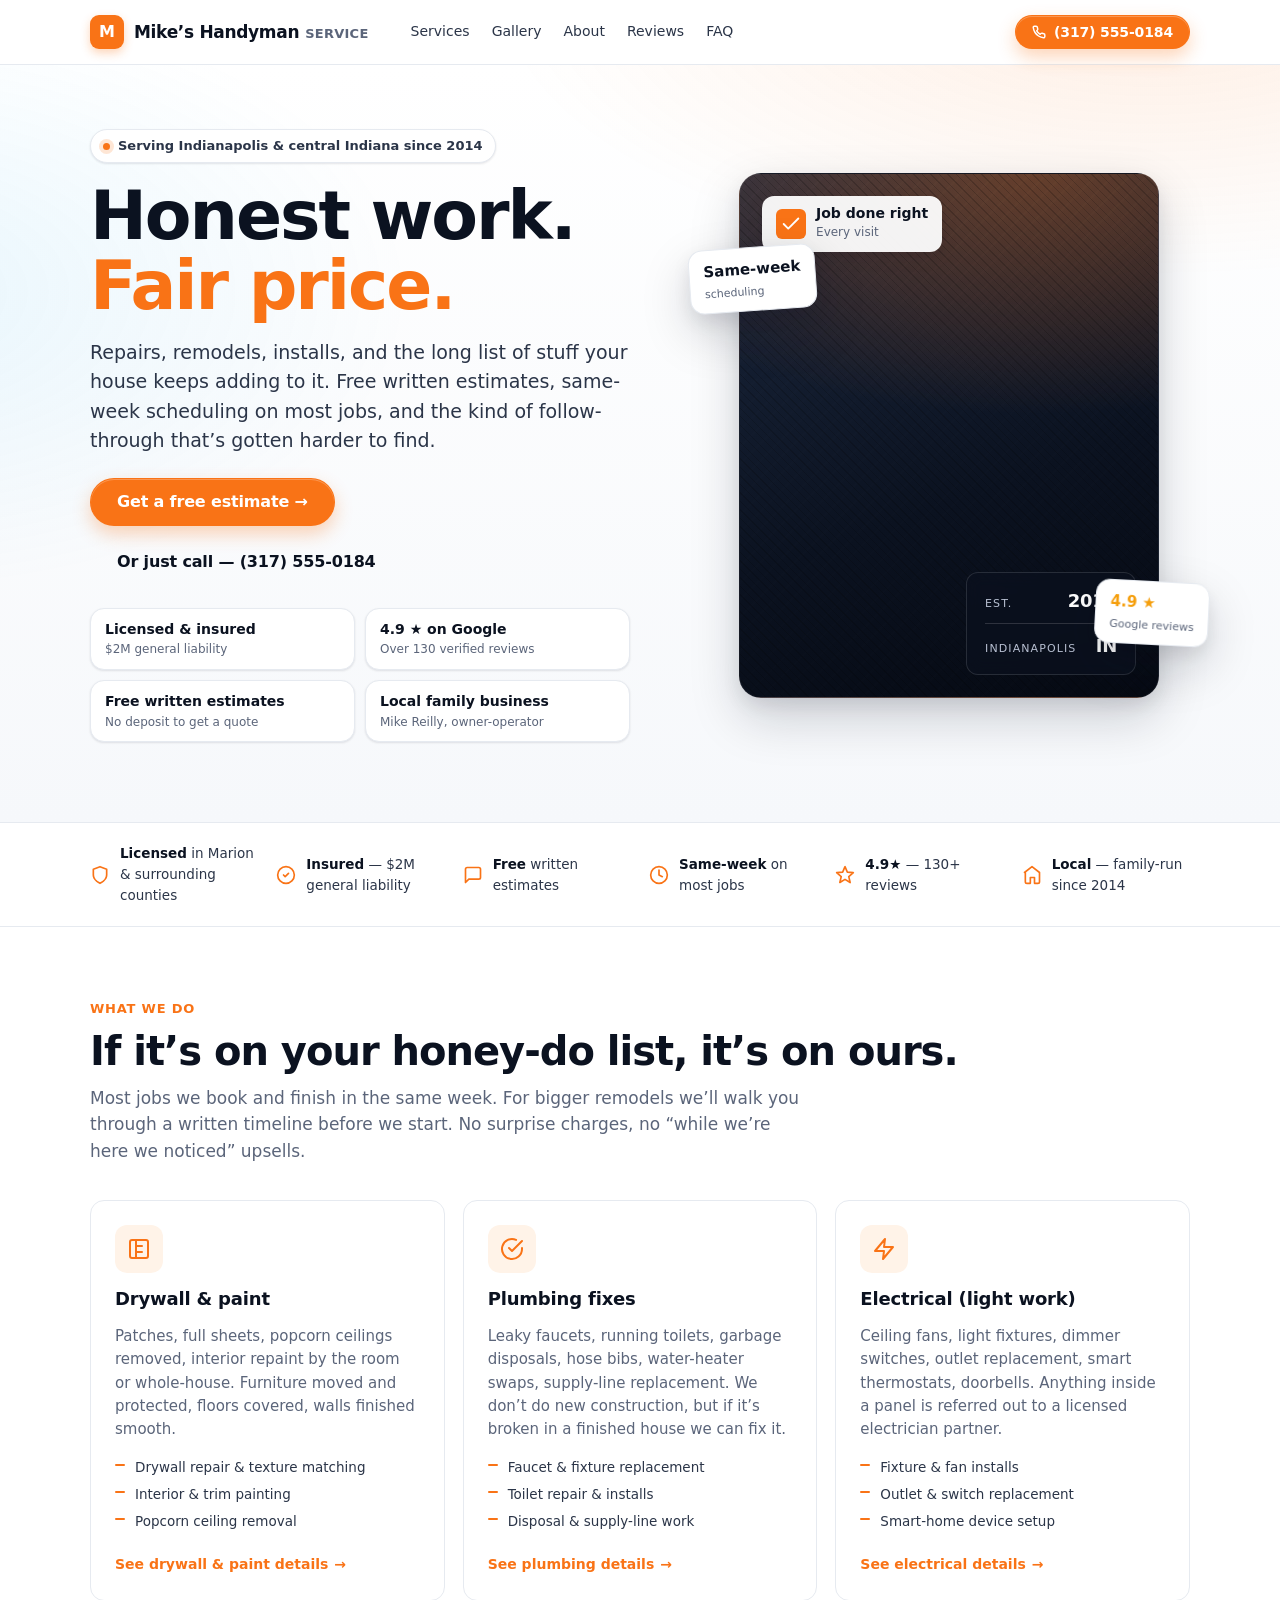
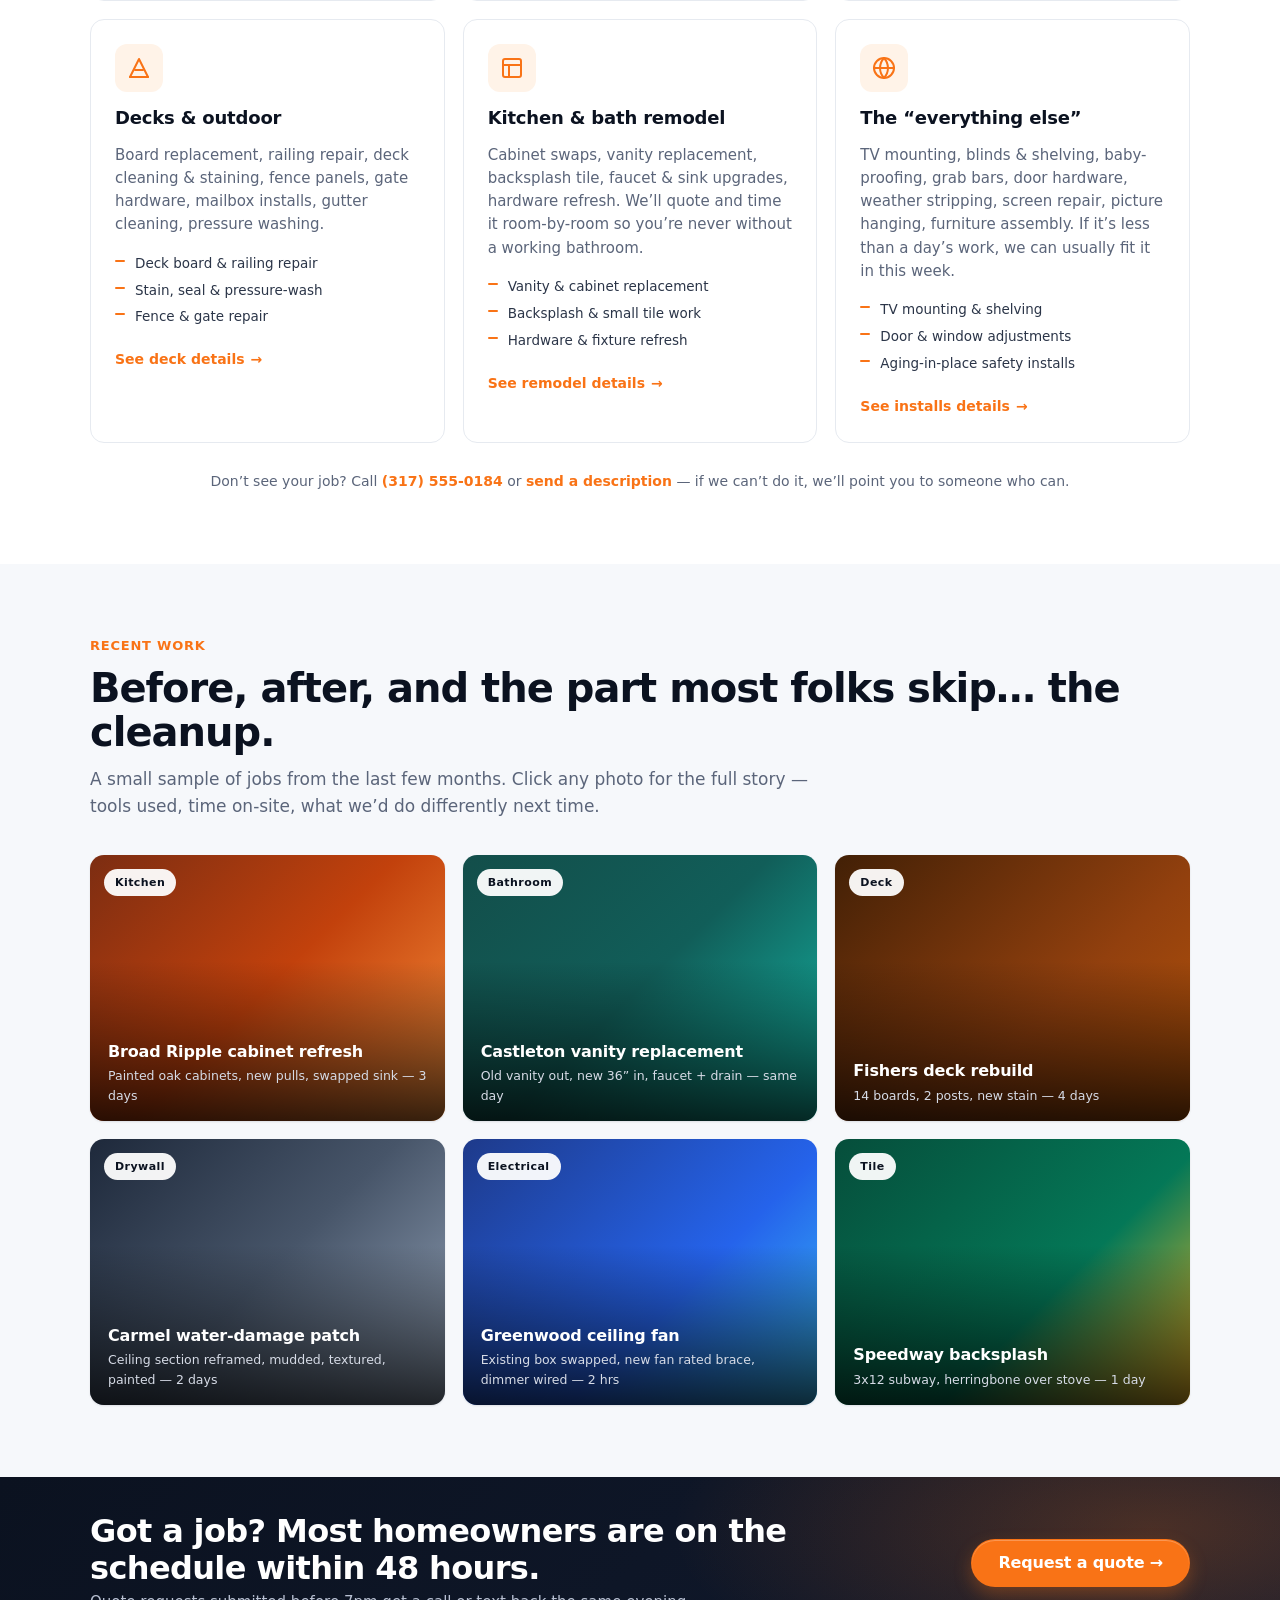
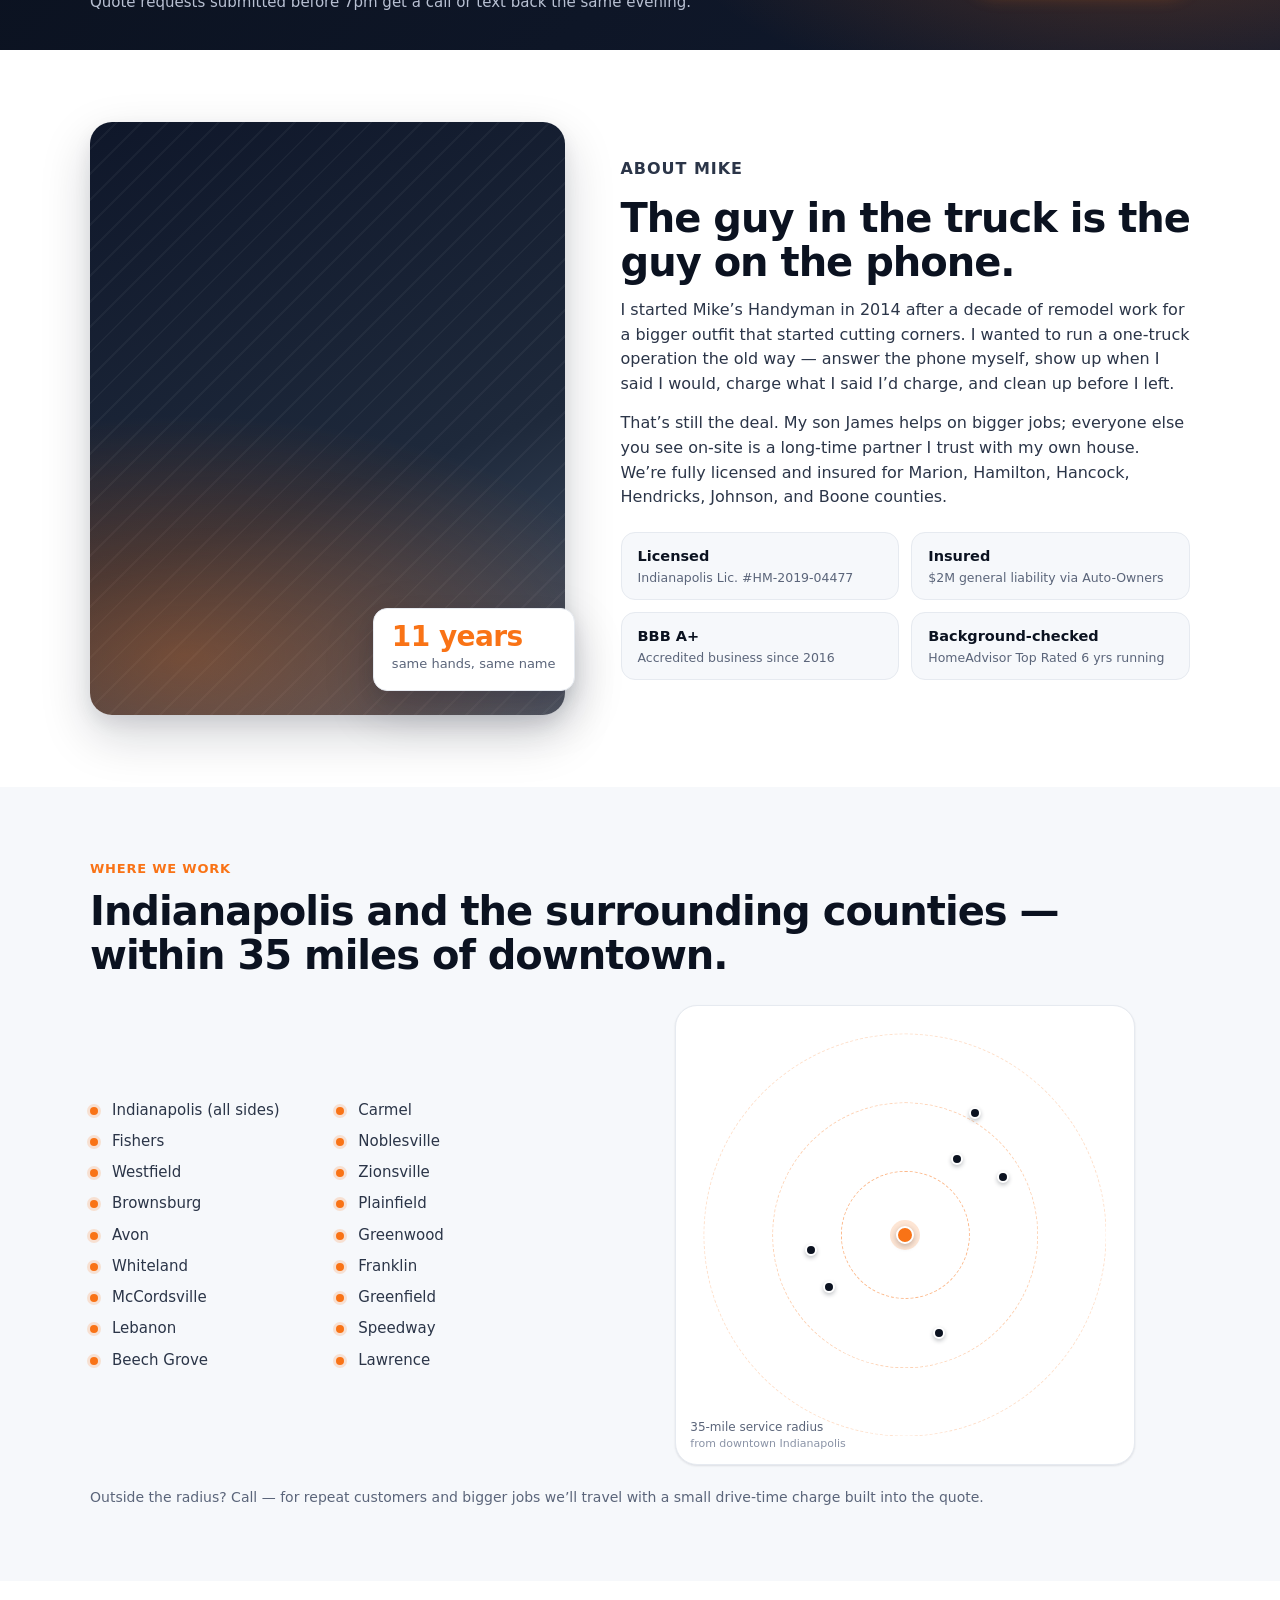
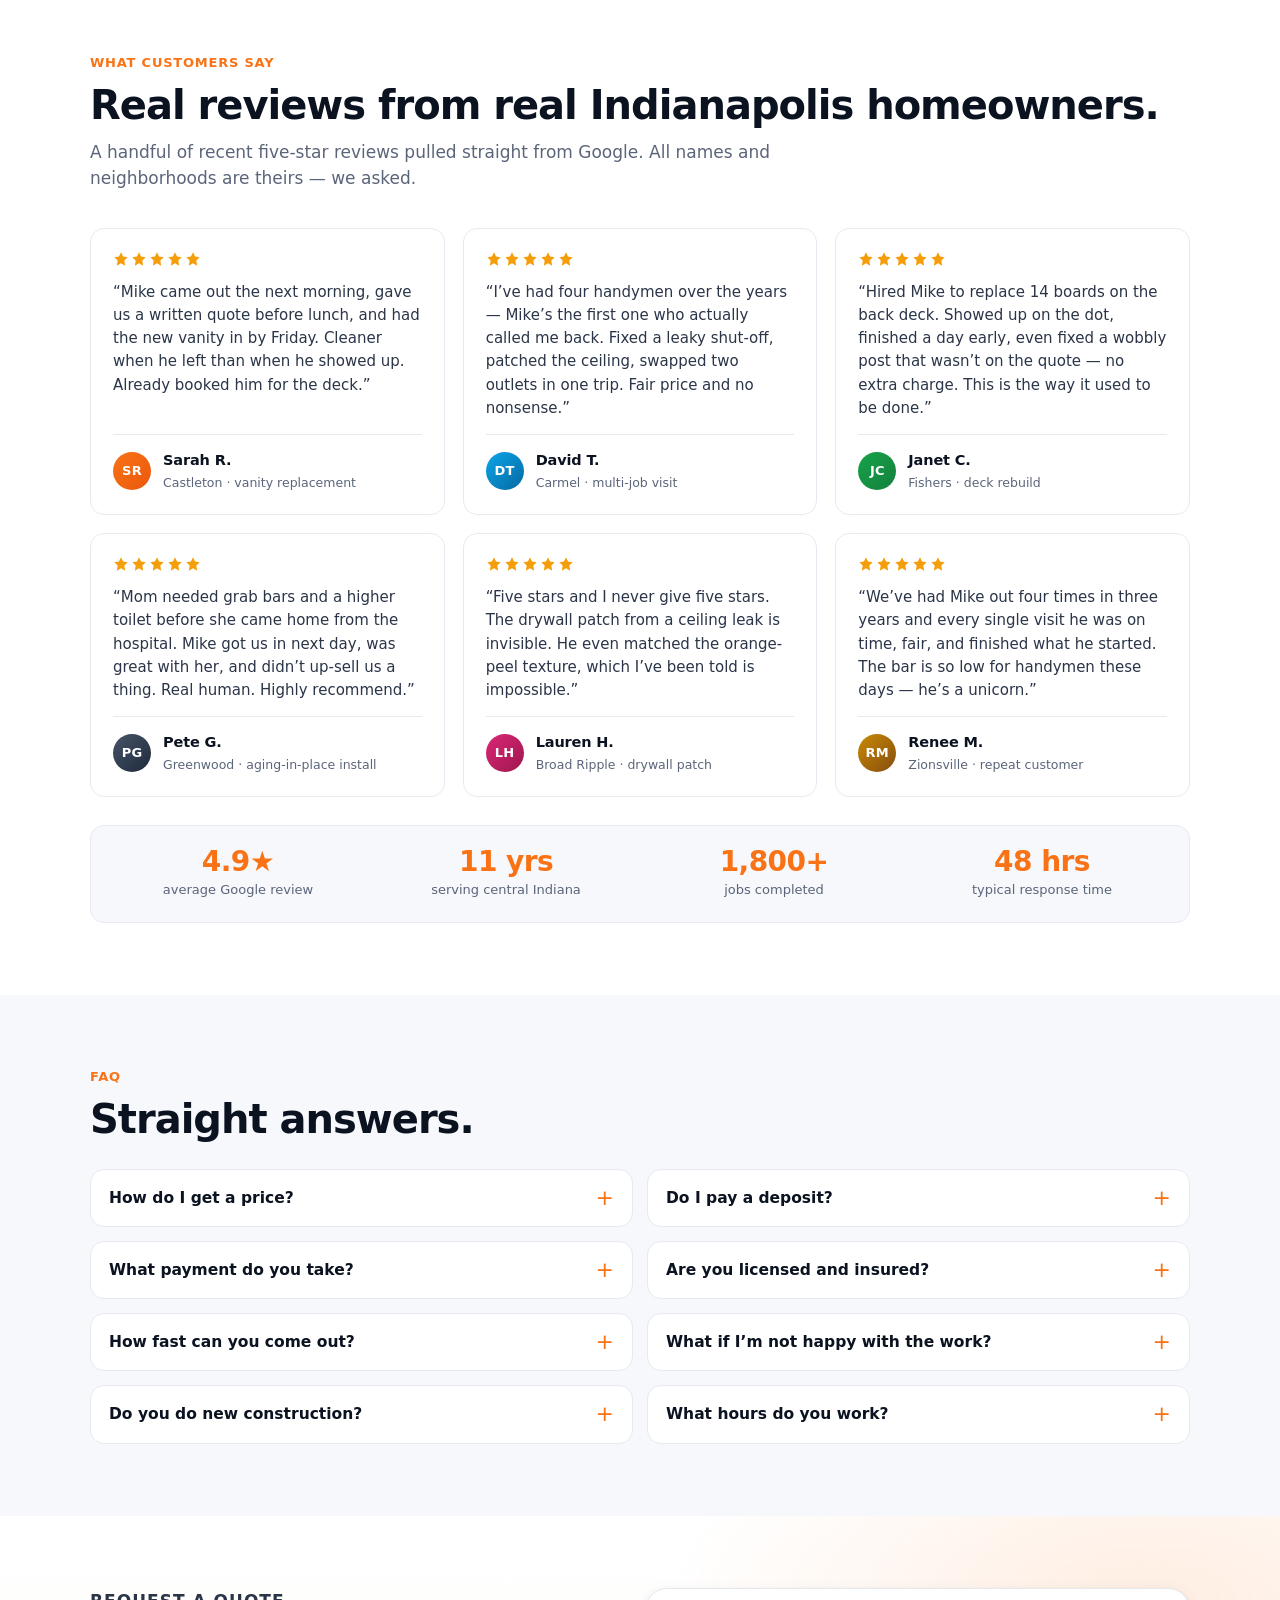
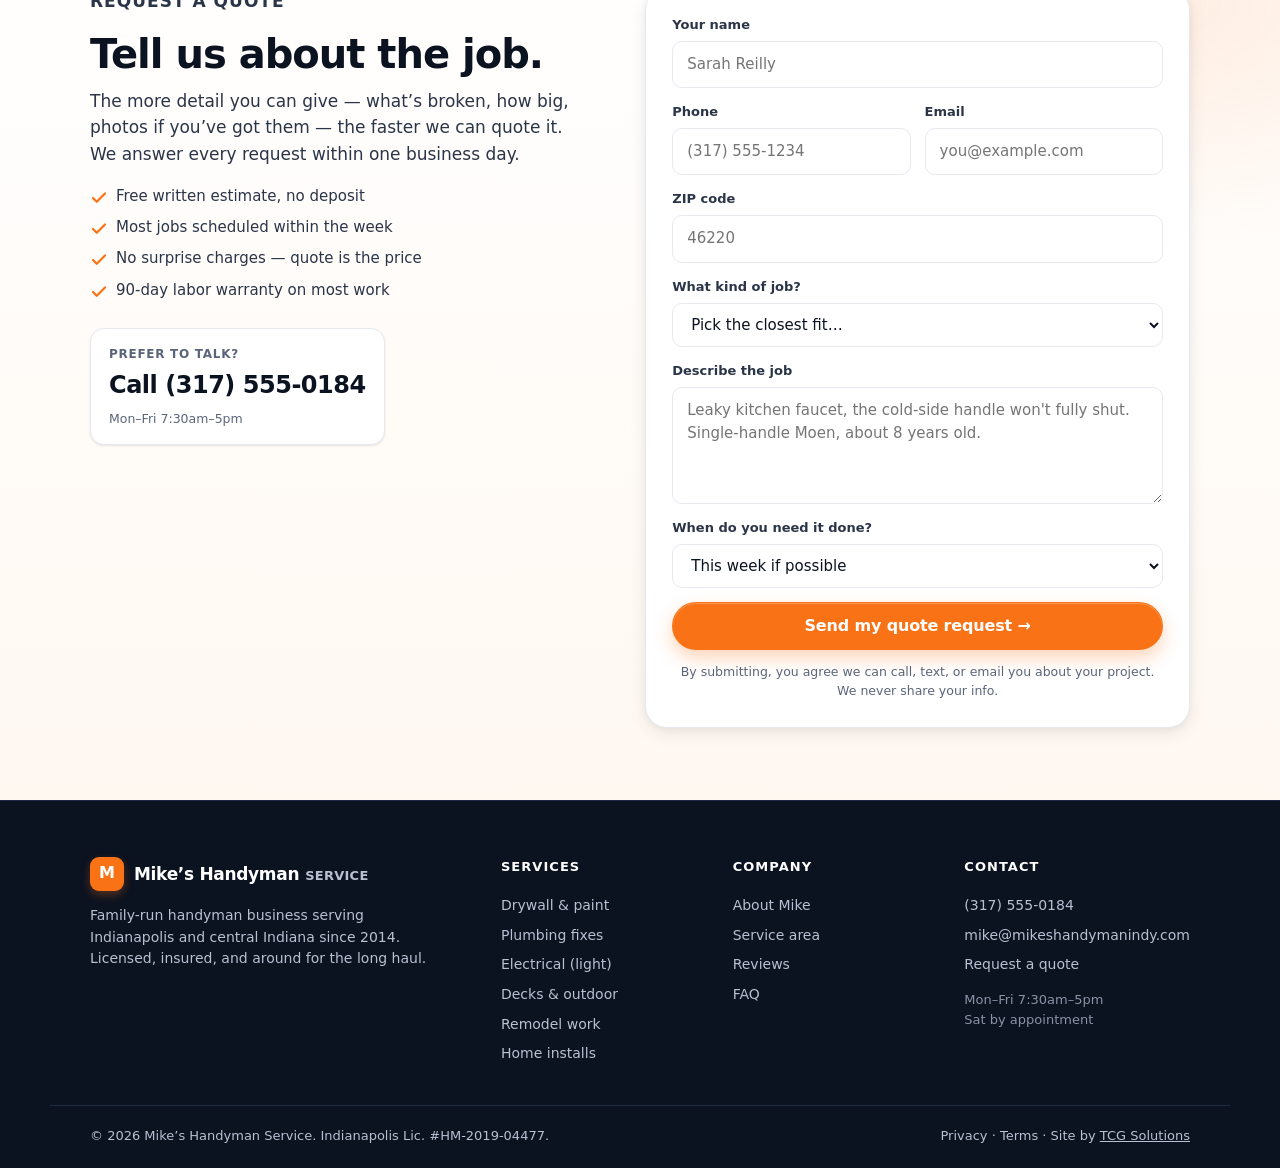
==== commit 7fb5c482: "Add 6 service detail pages, branded 404, CUSTOMIZE guide Transforms the showcase from single-page de" ====
--- a/index.html
+++ b/index.html
@@ -9,9 +9,97 @@
 <meta property="og:title" content="Mike&rsquo;s Handyman Service &mdash; Indianapolis Handyman" />
 <meta property="og:description" content="Repairs, remodels, installs and improvements done right the first time. Free written estimates. Same-week scheduling on most jobs." />
 <meta property="og:type" content="website" />
+<meta property="og:image" content="https://tcg-handyman-websites-932.netlify.app/og-image.svg" />
+<meta property="og:url" content="https://tcg-handyman-websites-932.netlify.app/" />
+<meta name="twitter:card" content="summary_large_image" />
+<meta name="twitter:title" content="Mike&rsquo;s Handyman Service &mdash; Indianapolis" />
+<meta name="twitter:description" content="Honest work. Fair price. Indianapolis &amp; central Indiana, family-run since 2014." />
+<meta name="twitter:image" content="https://tcg-handyman-websites-932.netlify.app/og-image.svg" />
 <meta name="robots" content="index,follow" />
+<link rel="canonical" href="https://tcg-handyman-websites-932.netlify.app/" />
 <link rel="icon" href="data:image/svg+xml,%3Csvg xmlns='http://www.w3.org/2000/svg' viewBox='0 0 64 64'%3E%3Crect width='64' height='64' rx='12' fill='%23F97316'/%3E%3Cpath d='M18 44 L46 16 M40 16 H46 V22' stroke='white' stroke-width='5' stroke-linecap='round' stroke-linejoin='round' fill='none'/%3E%3C/svg%3E" />
 <link rel="stylesheet" href="styles.css" />
+<script type="application/ld+json">
+{
+  "@context": "https://schema.org",
+  "@type": "HomeAndConstructionBusiness",
+  "@id": "https://tcg-handyman-websites-932.netlify.app/#business",
+  "name": "Mike's Handyman Service",
+  "image": "https://tcg-handyman-websites-932.netlify.app/og-image.svg",
+  "url": "https://tcg-handyman-websites-932.netlify.app/",
+  "telephone": "+1-317-555-0184",
+  "email": "mike@mikeshandymanindy.com",
+  "priceRange": "$$",
+  "description": "Family-run handyman service in Indianapolis and central Indiana. Drywall, painting, plumbing, light electrical, decks, kitchen and bath remodels. Licensed, insured, free written estimates.",
+  "address": {
+    "@type": "PostalAddress",
+    "addressLocality": "Indianapolis",
+    "addressRegion": "IN",
+    "postalCode": "46220",
+    "addressCountry": "US"
+  },
+  "geo": {
+    "@type": "GeoCoordinates",
+    "latitude": 39.7684,
+    "longitude": -86.1581
+  },
+  "areaServed": [
+    { "@type": "City", "name": "Indianapolis" },
+    { "@type": "City", "name": "Carmel" },
+    { "@type": "City", "name": "Fishers" },
+    { "@type": "City", "name": "Noblesville" },
+    { "@type": "City", "name": "Westfield" },
+    { "@type": "City", "name": "Zionsville" },
+    { "@type": "City", "name": "Brownsburg" },
+    { "@type": "City", "name": "Plainfield" },
+    { "@type": "City", "name": "Avon" },
+    { "@type": "City", "name": "Greenwood" },
+    { "@type": "City", "name": "Whiteland" },
+    { "@type": "City", "name": "Franklin" },
+    { "@type": "City", "name": "McCordsville" },
+    { "@type": "City", "name": "Greenfield" },
+    { "@type": "City", "name": "Lebanon" },
+    { "@type": "City", "name": "Speedway" },
+    { "@type": "City", "name": "Beech Grove" },
+    { "@type": "City", "name": "Lawrence" }
+  ],
+  "openingHoursSpecification": [
+    {
+      "@type": "OpeningHoursSpecification",
+      "dayOfWeek": ["Monday", "Tuesday", "Wednesday", "Thursday", "Friday"],
+      "opens": "07:30",
+      "closes": "17:00"
+    },
+    {
+      "@type": "OpeningHoursSpecification",
+      "dayOfWeek": "Saturday",
+      "opens": "08:00",
+      "closes": "12:00",
+      "description": "By appointment for emergencies and scheduled jobs."
+    }
+  ],
+  "aggregateRating": {
+    "@type": "AggregateRating",
+    "ratingValue": "4.9",
+    "reviewCount": "130",
+    "bestRating": "5",
+    "worstRating": "1"
+  },
+  "hasOfferCatalog": {
+    "@type": "OfferCatalog",
+    "name": "Handyman services",
+    "itemListElement": [
+      { "@type": "Offer", "itemOffered": { "@type": "Service", "name": "Drywall repair and painting" } },
+      { "@type": "Offer", "itemOffered": { "@type": "Service", "name": "Plumbing repair and fixture replacement" } },
+      { "@type": "Offer", "itemOffered": { "@type": "Service", "name": "Light electrical and smart-home installs" } },
+      { "@type": "Offer", "itemOffered": { "@type": "Service", "name": "Deck repair, staining, and pressure washing" } },
+      { "@type": "Offer", "itemOffered": { "@type": "Service", "name": "Kitchen and bath remodeling" } },
+      { "@type": "Offer", "itemOffered": { "@type": "Service", "name": "TV mounting, shelving, and home installs" } },
+      { "@type": "Offer", "itemOffered": { "@type": "Service", "name": "Aging-in-place safety installations" } }
+    ]
+  }
+}
+</script>
 </head>
 <body>
 
@@ -148,6 +236,7 @@
           <li>Interior &amp; trim painting</li>
           <li>Popcorn ceiling removal</li>
         </ul>
+        <a href="/services/drywall-paint.html" class="svc-more">See drywall &amp; paint details</a>
       </article>
 
       <article class="service-card">
@@ -161,6 +250,7 @@
           <li>Toilet repair &amp; installs</li>
           <li>Disposal &amp; supply-line work</li>
         </ul>
+        <a href="/services/plumbing.html" class="svc-more">See plumbing details</a>
       </article>
 
       <article class="service-card">
@@ -174,6 +264,7 @@
           <li>Outlet &amp; switch replacement</li>
           <li>Smart-home device setup</li>
         </ul>
+        <a href="/services/electrical.html" class="svc-more">See electrical details</a>
       </article>
 
       <article class="service-card">
@@ -187,6 +278,7 @@
           <li>Stain, seal &amp; pressure-wash</li>
           <li>Fence &amp; gate repair</li>
         </ul>
+        <a href="/services/decks-outdoor.html" class="svc-more">See deck details</a>
       </article>
 
       <article class="service-card">
@@ -200,6 +292,7 @@
           <li>Backsplash &amp; small tile work</li>
           <li>Hardware &amp; fixture refresh</li>
         </ul>
+        <a href="/services/kitchen-bath.html" class="svc-more">See remodel details</a>
       </article>
 
       <article class="service-card">
@@ -213,6 +306,7 @@
           <li>Door &amp; window adjustments</li>
           <li>Aging-in-place safety installs</li>
         </ul>
+        <a href="/services/installs.html" class="svc-more">See installs details</a>
       </article>
     </div>
 
@@ -623,11 +717,12 @@
     <div class="footer-cols">
       <div>
         <h4>Services</h4>
-        <a href="#services">Drywall &amp; paint</a>
-        <a href="#services">Plumbing fixes</a>
-        <a href="#services">Electrical (light)</a>
-        <a href="#services">Decks &amp; outdoor</a>
-        <a href="#services">Remodel work</a>
+        <a href="/services/drywall-paint.html">Drywall &amp; paint</a>
+        <a href="/services/plumbing.html">Plumbing fixes</a>
+        <a href="/services/electrical.html">Electrical (light)</a>
+        <a href="/services/decks-outdoor.html">Decks &amp; outdoor</a>
+        <a href="/services/kitchen-bath.html">Remodel work</a>
+        <a href="/services/installs.html">Home installs</a>
       </div>
       <div>
         <h4>Company</h4>
--- a/styles.css
+++ b/styles.css
@@ -730,6 +730,151 @@
 .mobile-call svg { width: 18px; height: 18px; }
 @media (max-width: 720px) { .mobile-call { display: inline-flex; } }
 
+/* ---------- Subpage hero (service detail) ---------- */
+.subhero {
+  background:
+    radial-gradient(900px 460px at 88% -10%, rgba(249,115,22,0.18), transparent 60%),
+    linear-gradient(180deg, #fff 0%, var(--bg-soft) 100%);
+  padding: 56px 0 56px;
+}
+.subhero-grid {
+  display: grid; grid-template-columns: 1.2fr 1fr;
+  gap: clamp(28px, 5vw, 60px);
+  align-items: center;
+}
+@media (max-width: 880px) { .subhero-grid { grid-template-columns: 1fr; } }
+.subhero-crumb {
+  display: inline-flex; align-items: center; gap: 8px;
+  font-size: 13px; color: var(--ink-3);
+  margin: 0 0 14px;
+}
+.subhero-crumb a { color: var(--brand); font-weight: 600; }
+.subhero h1 {
+  font-size: clamp(34px, 5vw, 54px);
+  letter-spacing: -0.03em;
+  line-height: 1.04;
+  font-weight: 800;
+  margin: 0 0 14px;
+}
+.subhero p.lede { font-size: clamp(16px, 1.5vw, 18px); color: var(--ink-2); margin: 0 0 22px; max-width: 580px; }
+.subhero-cta { display: flex; gap: 12px; flex-wrap: wrap; }
+.subhero-art {
+  aspect-ratio: 5 / 4;
+  border-radius: var(--r-lg);
+  position: relative;
+  overflow: hidden;
+  box-shadow: var(--shadow-lg);
+  border: 1px solid rgba(255,255,255,0.06);
+}
+.subhero-art::after {
+  content: "";
+  position: absolute; inset: 0;
+  background:
+    repeating-linear-gradient(135deg, rgba(255,255,255,0.04) 0 2px, transparent 2px 14px);
+  mix-blend-mode: overlay;
+}
+.svc-stamp {
+  position: absolute; left: 22px; bottom: 22px;
+  background: rgba(11,18,32,0.6);
+  color: #fff;
+  border: 1px solid rgba(255,255,255,0.18);
+  border-radius: 12px;
+  padding: 12px 16px;
+  backdrop-filter: blur(8px);
+  min-width: 200px;
+  z-index: 2;
+}
+.svc-stamp strong { display: block; font-size: 16px; }
+.svc-stamp span { display: block; font-size: 12px; color: #b8c0d2; margin-top: 2px; }
+
+/* Two-column "what / how" */
+.svc-twoup {
+  background: #fff;
+  border-top: 1px solid var(--line);
+}
+.svc-twoup-grid {
+  display: grid; grid-template-columns: 1fr 1fr;
+  gap: clamp(24px, 4vw, 48px);
+}
+@media (max-width: 800px) { .svc-twoup-grid { grid-template-columns: 1fr; } }
+.svc-twoup h2 { font-size: 24px; letter-spacing: -0.02em; margin: 0 0 12px; font-weight: 800; }
+.svc-twoup ul { list-style: none; padding: 0; margin: 0; display: flex; flex-direction: column; gap: 10px; color: var(--ink-2); font-size: 15.5px; }
+.svc-twoup ul li { position: relative; padding-left: 28px; }
+.svc-twoup ul li::before {
+  content: "";
+  position: absolute; left: 0; top: 4px;
+  width: 18px; height: 18px;
+  background: url("data:image/svg+xml;utf8,<svg xmlns='http://www.w3.org/2000/svg' viewBox='0 0 24 24' fill='none' stroke='%23f97316' stroke-width='3' stroke-linecap='round' stroke-linejoin='round'><path d='M20 6 9 17l-5-5'/></svg>") center / contain no-repeat;
+}
+.svc-twoup ol { list-style: none; padding: 0; margin: 0; counter-reset: step; display: flex; flex-direction: column; gap: 14px; }
+.svc-twoup ol li {
+  counter-increment: step;
+  position: relative; padding-left: 44px;
+  color: var(--ink-2); font-size: 15.5px;
+}
+.svc-twoup ol li::before {
+  content: counter(step);
+  position: absolute; left: 0; top: -2px;
+  width: 30px; height: 30px;
+  display: grid; place-items: center;
+  background: var(--brand); color: #fff;
+  border-radius: 50%;
+  font-weight: 700; font-size: 14px;
+  box-shadow: 0 6px 14px rgba(249,115,22,0.30);
+}
+.svc-twoup ol li strong { display: block; color: var(--ink); margin-bottom: 2px; font-size: 16px; }
+
+/* Pricing range strip */
+.svc-pricing { background: var(--bg-soft); }
+.svc-pricing-grid {
+  display: grid; grid-template-columns: repeat(3, 1fr);
+  gap: 16px;
+  margin-top: 22px;
+}
+@media (max-width: 700px) { .svc-pricing-grid { grid-template-columns: 1fr; } }
+.svc-price-card {
+  background: #fff;
+  border: 1px solid var(--line);
+  border-radius: var(--r-md);
+  padding: 22px;
+  display: flex; flex-direction: column; gap: 8px;
+}
+.svc-price-card .label { font-size: 13px; font-weight: 700; color: var(--brand); letter-spacing: 0.04em; text-transform: uppercase; }
+.svc-price-card .range { font-size: 26px; font-weight: 800; letter-spacing: -0.02em; color: var(--ink); }
+.svc-price-card p { margin: 4px 0 0; color: var(--ink-3); font-size: 14px; line-height: 1.5; }
+.svc-pricing-fine { font-size: 13.5px; color: var(--ink-3); margin: 18px 0 0; }
+
+/* Related services strip */
+.svc-related { background: #fff; }
+.svc-related-grid {
+  display: grid; grid-template-columns: repeat(3, 1fr);
+  gap: 14px;
+  margin-top: 22px;
+}
+@media (max-width: 760px) { .svc-related-grid { grid-template-columns: 1fr 1fr; } }
+@media (max-width: 480px) { .svc-related-grid { grid-template-columns: 1fr; } }
+.svc-related-card {
+  background: var(--bg-soft);
+  border: 1px solid var(--line);
+  border-radius: var(--r-md);
+  padding: 16px 18px;
+  display: flex; align-items: center; justify-content: space-between; gap: 12px;
+  font-size: 14px; color: var(--ink-2); font-weight: 600;
+  transition: border-color .15s ease, transform .15s ease, background .15s ease;
+}
+.svc-related-card:hover { background: #fff; border-color: #d8dee8; transform: translateY(-2px); }
+.svc-related-card span.arrow { color: var(--brand); font-size: 18px; }
+
+/* Service-card link arrow on homepage */
+.service-card .svc-more {
+  margin-top: 10px;
+  font-size: 14px;
+  font-weight: 600; color: var(--brand);
+  display: inline-flex; align-items: center; gap: 6px;
+}
+.service-card .svc-more::after { content: "\2192"; transition: transform .15s ease; }
+.service-card:hover .svc-more::after { transform: translateX(3px); }
+
 /* ---------- Thanks / legal page reuse ---------- */
 .thanks-wrap {
   min-height: 70vh;
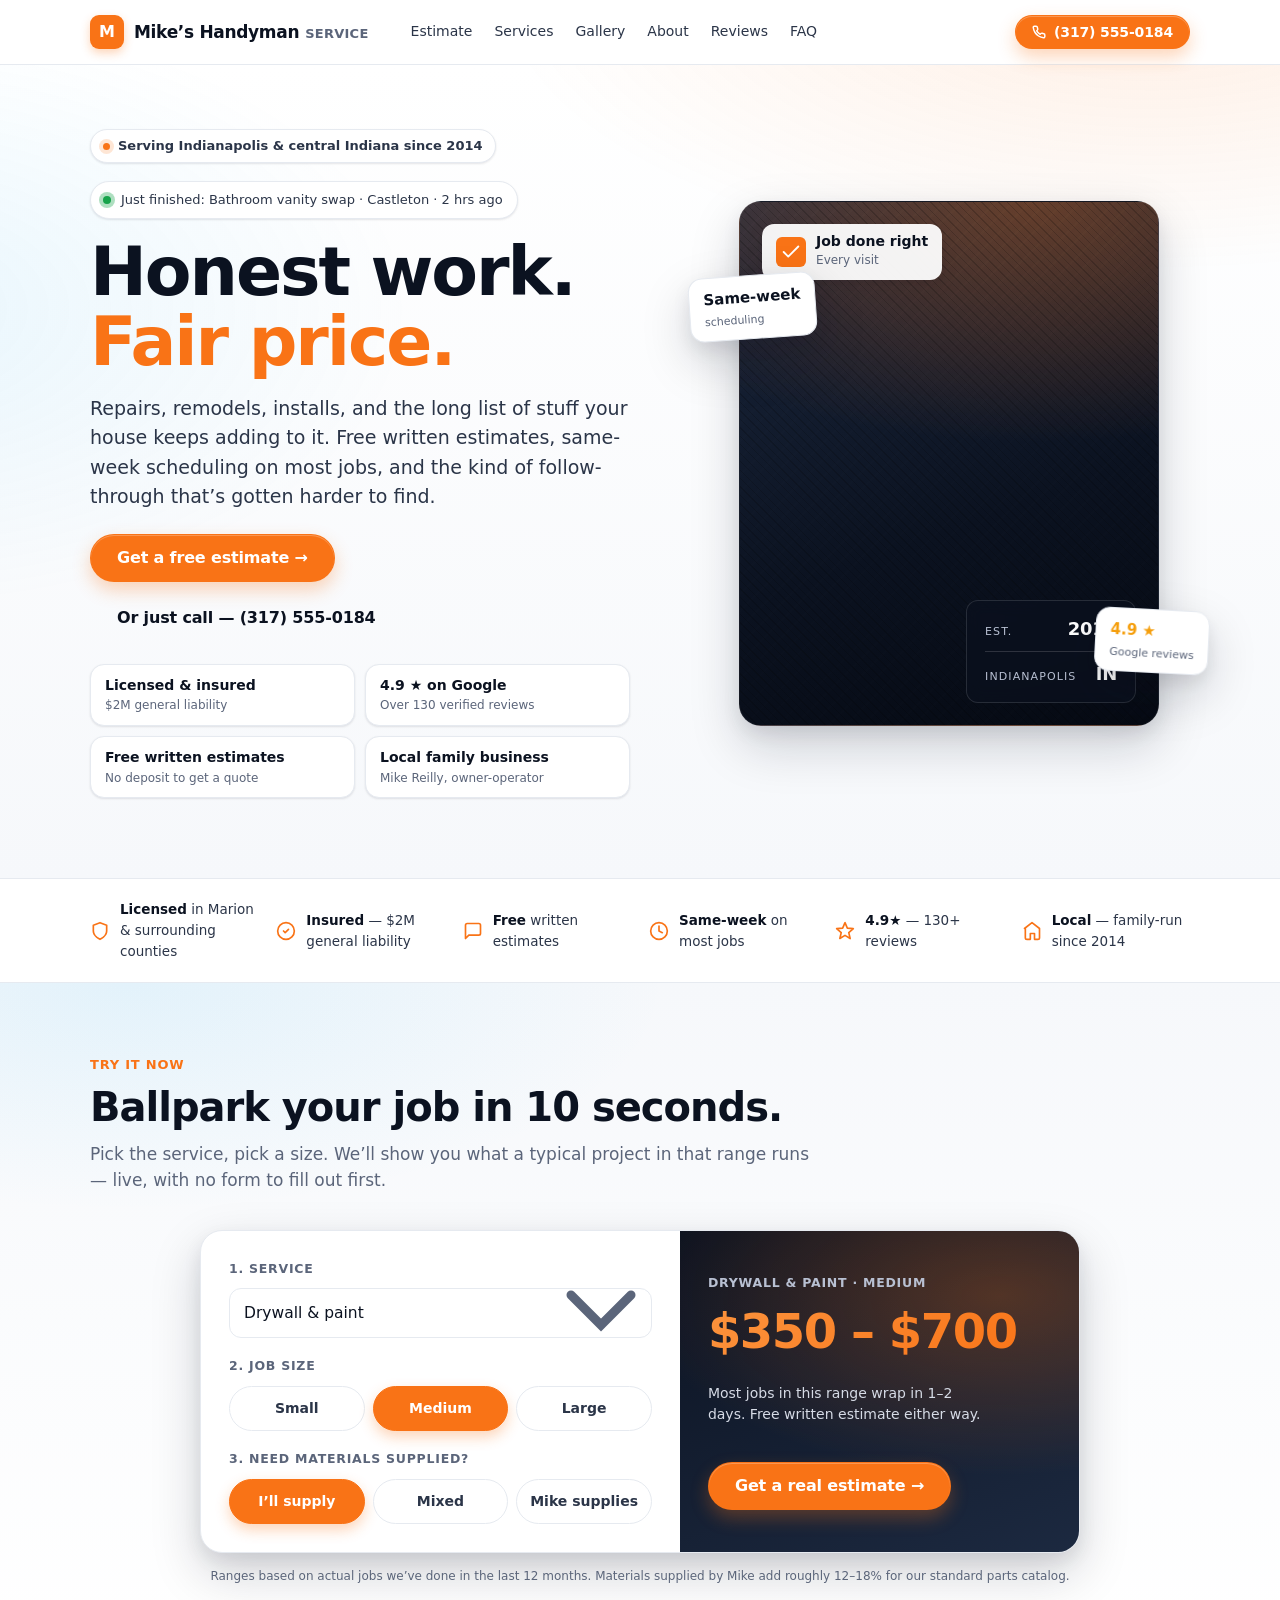
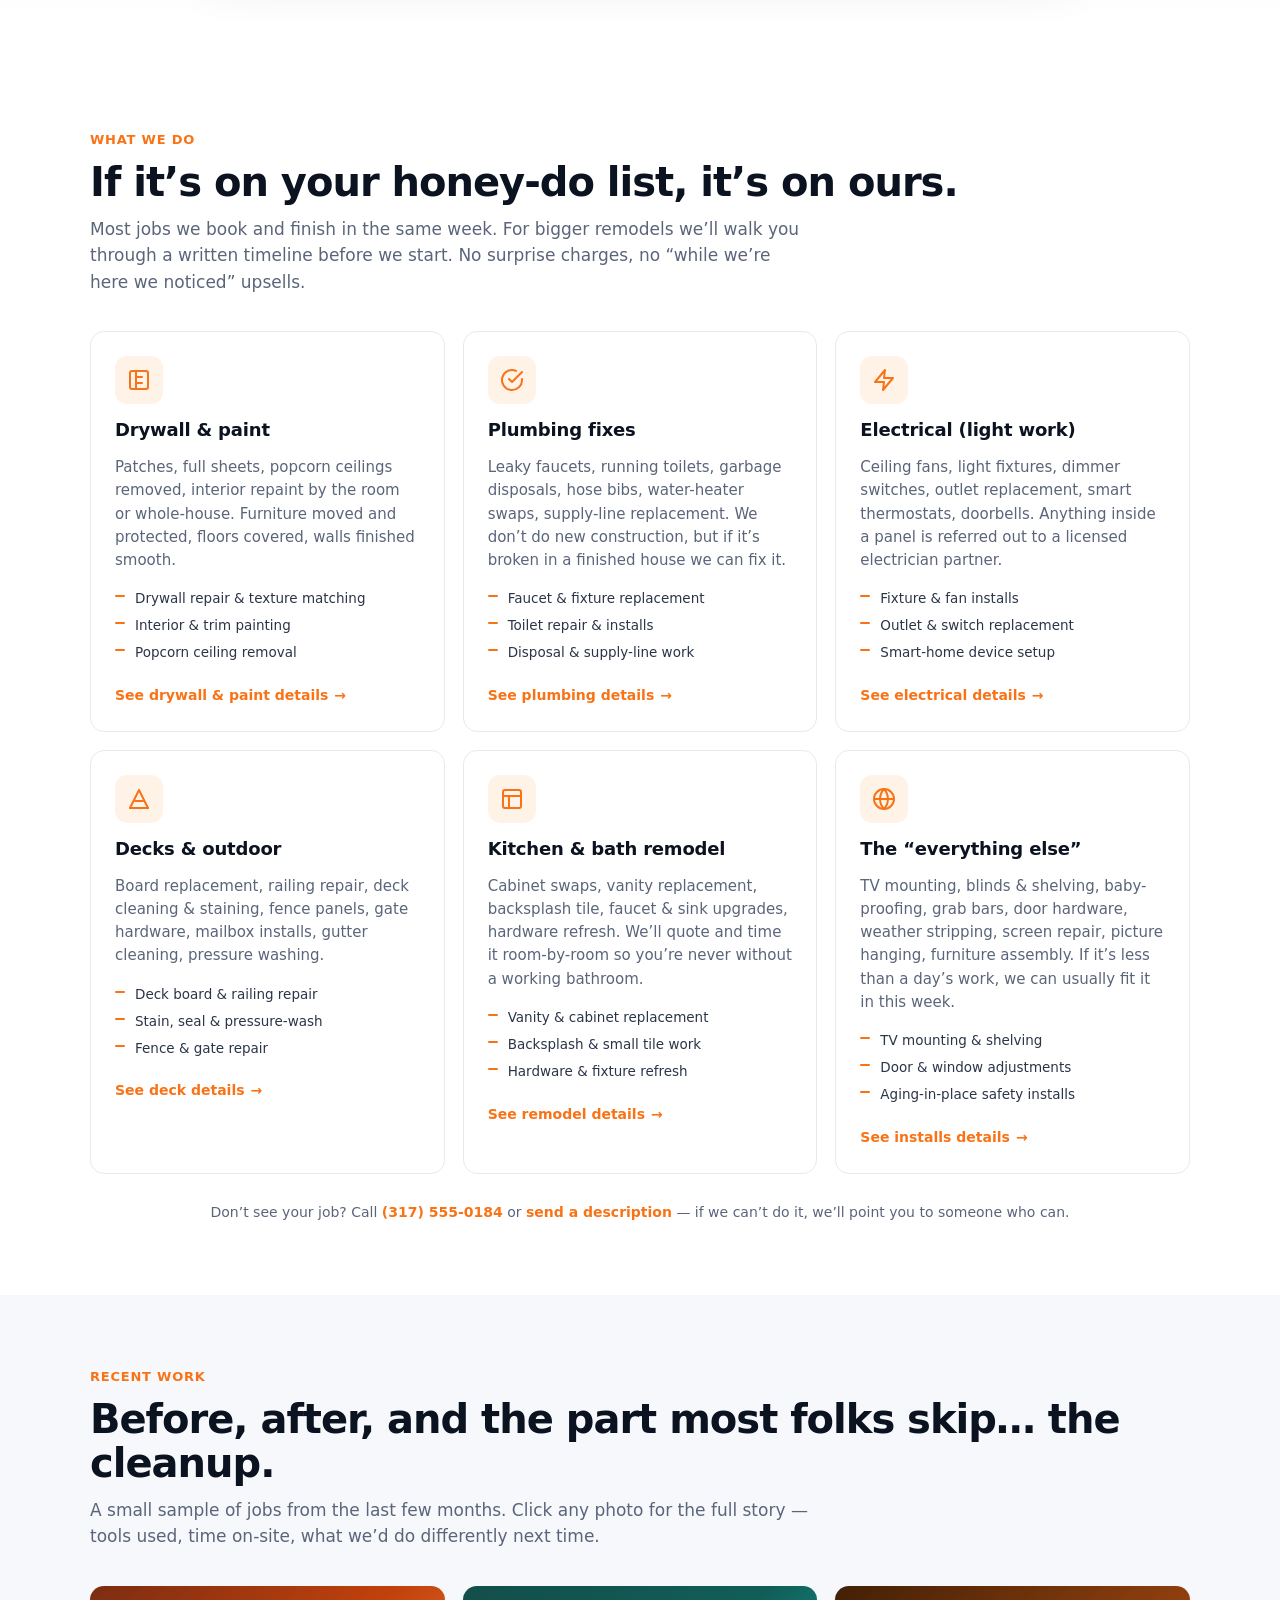
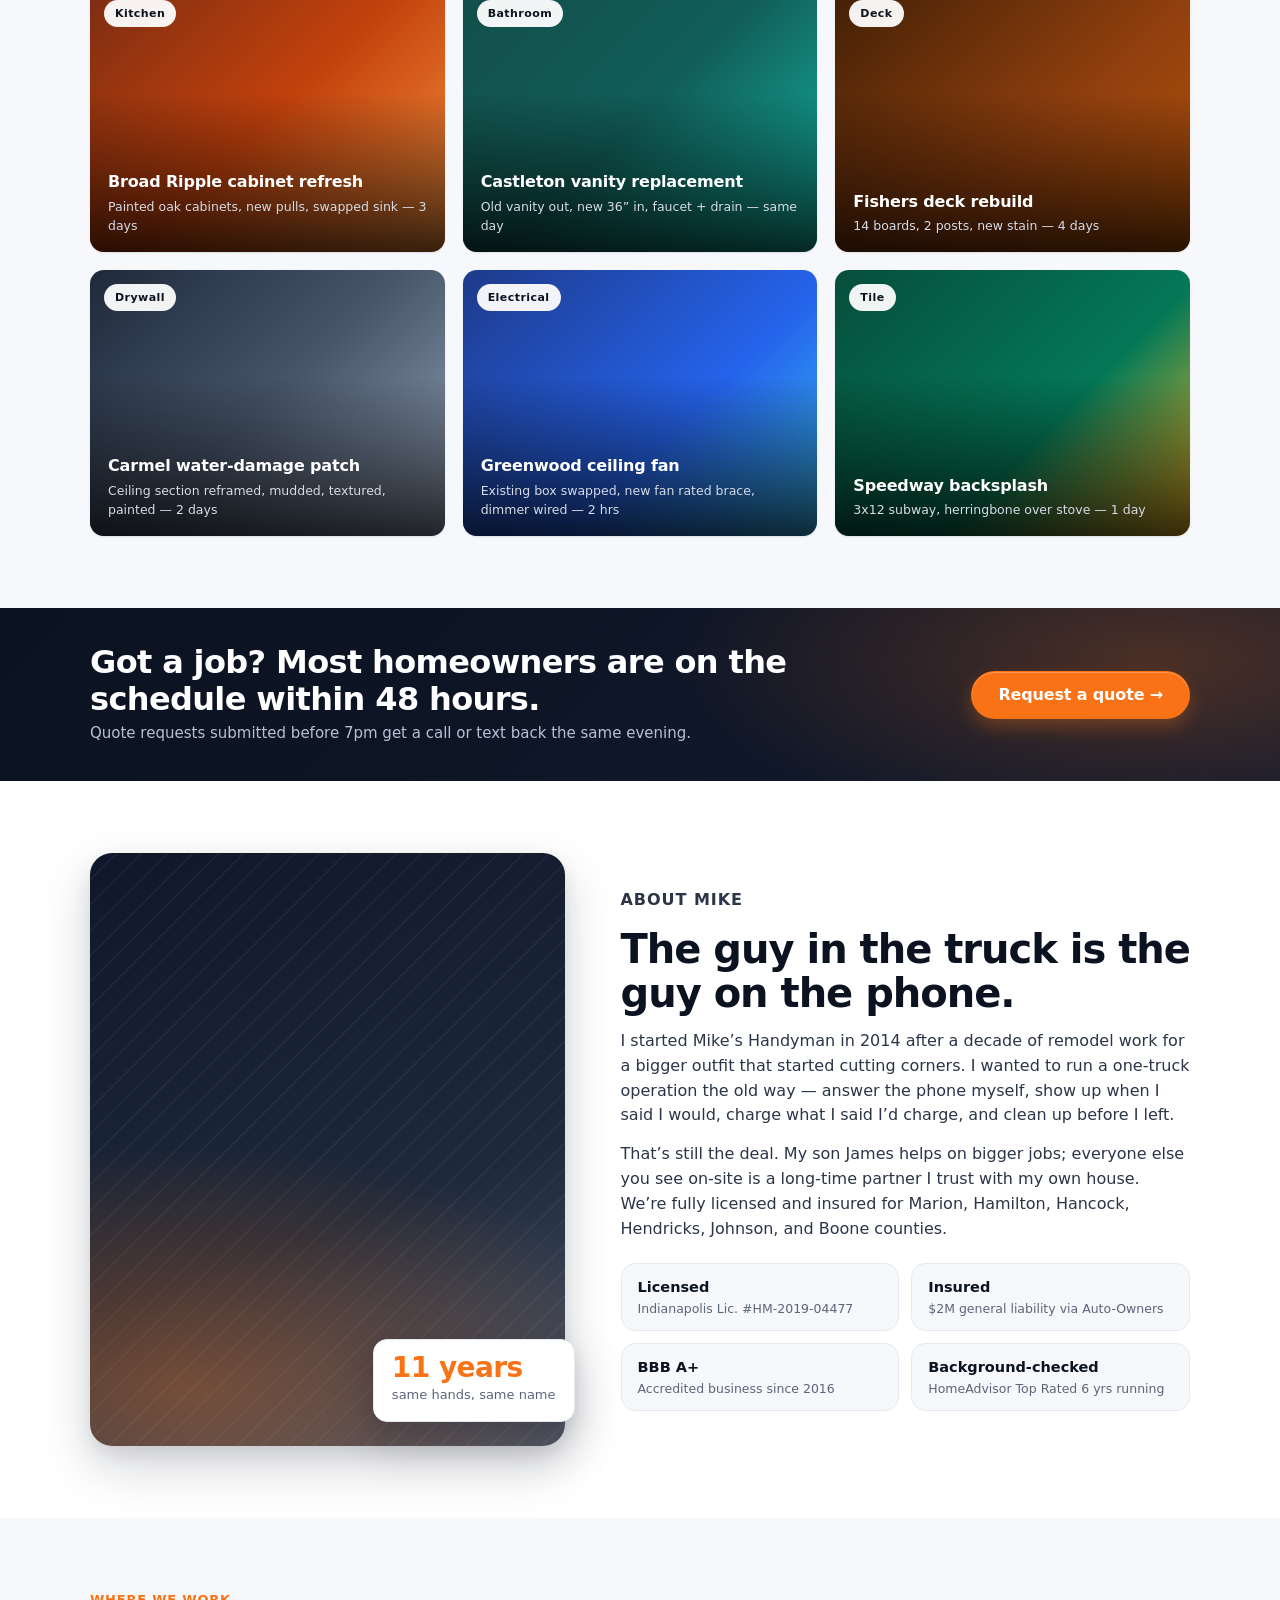
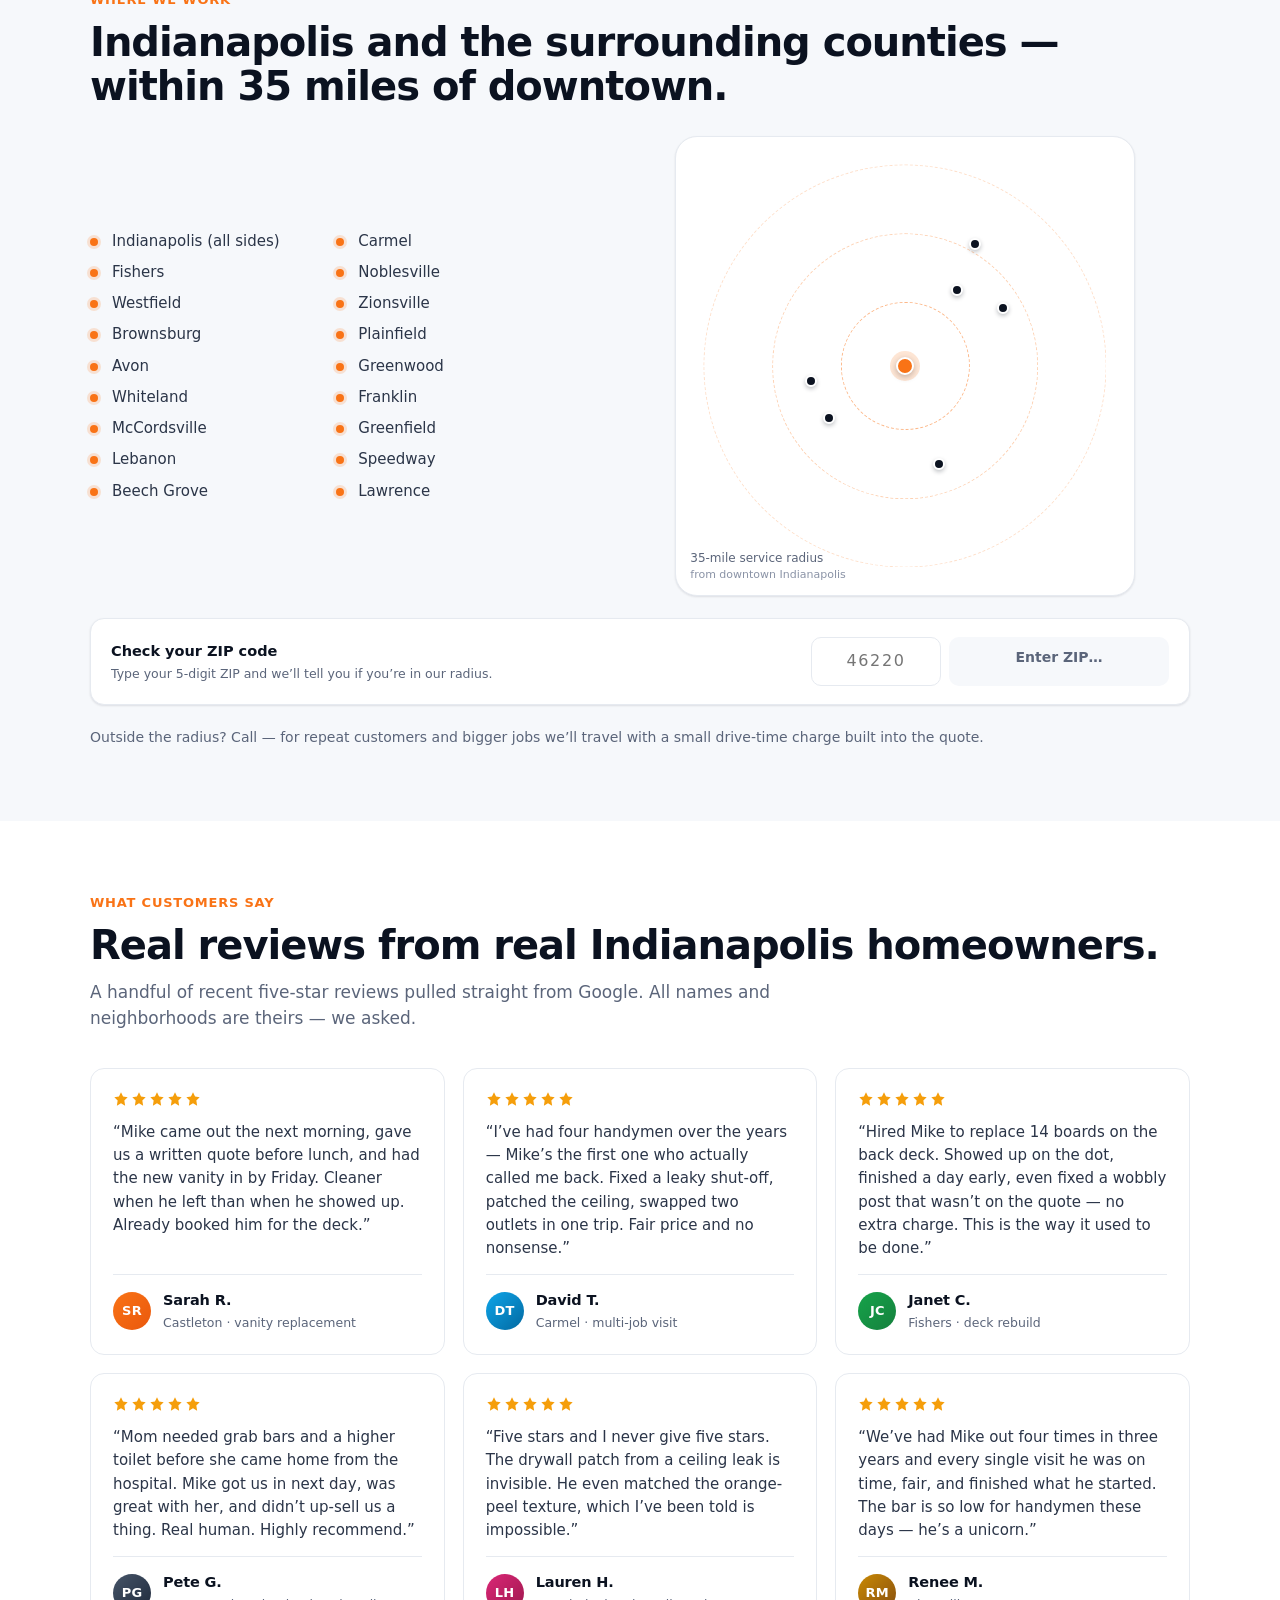
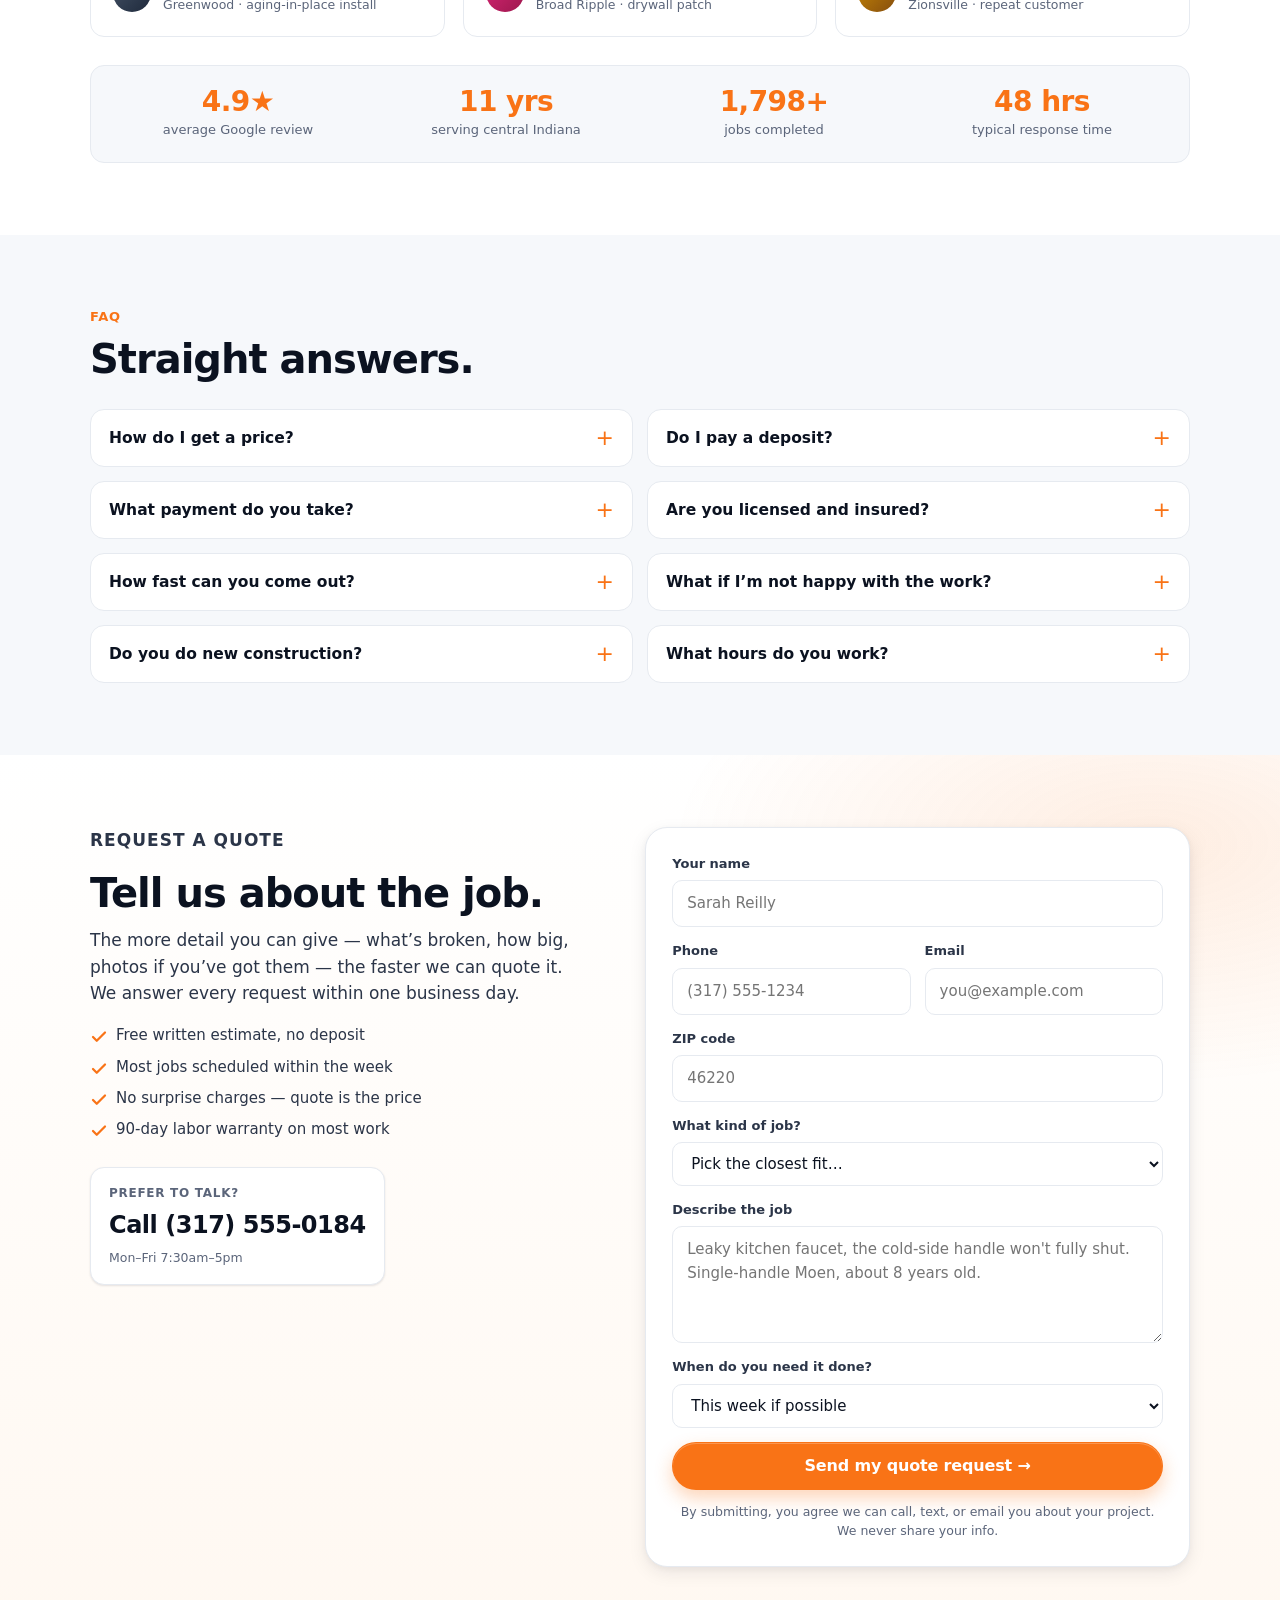
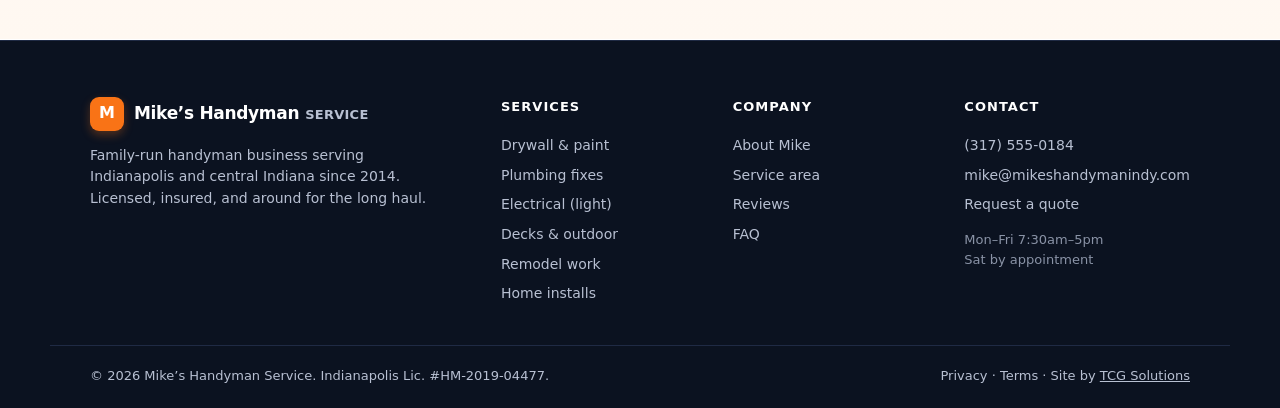
==== commit 9c8410dc: "Wow-factor upgrade: live estimator, ZIP checker, PWA, animations Real interactivity that elevates th" ====
--- a/index.html
+++ b/index.html
@@ -18,6 +18,11 @@
 <meta name="robots" content="index,follow" />
 <link rel="canonical" href="https://tcg-handyman-websites-932.netlify.app/" />
 <link rel="icon" href="data:image/svg+xml,%3Csvg xmlns='http://www.w3.org/2000/svg' viewBox='0 0 64 64'%3E%3Crect width='64' height='64' rx='12' fill='%23F97316'/%3E%3Cpath d='M18 44 L46 16 M40 16 H46 V22' stroke='white' stroke-width='5' stroke-linecap='round' stroke-linejoin='round' fill='none'/%3E%3C/svg%3E" />
+<link rel="manifest" href="/manifest.webmanifest" />
+<meta name="apple-mobile-web-app-capable" content="yes" />
+<meta name="apple-mobile-web-app-status-bar-style" content="black-translucent" />
+<meta name="apple-mobile-web-app-title" content="Mike's Handyman" />
+<link rel="apple-touch-icon" href="/icon-192.svg" />
 <link rel="stylesheet" href="styles.css" />
 <script type="application/ld+json">
 {
@@ -110,6 +115,7 @@
       <span class="brand-text">Mike&rsquo;s Handyman <span class="brand-tail">Service</span></span>
     </a>
     <nav class="nav-primary" aria-label="Primary">
+      <a href="#estimator">Estimate</a>
       <a href="#services">Services</a>
       <a href="#gallery">Gallery</a>
       <a href="#about">About</a>
@@ -129,6 +135,10 @@
   <div class="container hero-grid">
     <div class="hero-copy">
       <p class="eyebrow"><span class="dot"></span> Serving Indianapolis &amp; central Indiana since 2014</p>
+      <div class="live-ticker" id="live-ticker" aria-live="polite">
+        <span class="live-dot" aria-hidden="true"></span>
+        <span id="live-ticker-text">Just finished: Bathroom vanity swap &middot; Castleton &middot; 2 hrs ago</span>
+      </div>
       <h1>Honest work.<br/><span class="accent">Fair price.</span></h1>
       <p class="lede">
         Repairs, remodels, installs, and the long list of stuff your house keeps adding to it. Free written estimates, same-week scheduling on most jobs, and the kind of follow-through that&rsquo;s gotten harder to find.
@@ -218,7 +228,56 @@
   </div>
 </section>
 
-<section id="services" class="services">
+<section id="estimator" class="estimator reveal">
+  <div class="container">
+    <p class="section-eyebrow">Try it now</p>
+    <h2 class="section-title">Ballpark your job in 10 seconds.</h2>
+    <p class="section-sub">Pick the service, pick a size. We&rsquo;ll show you what a typical project in that range runs &mdash; live, with no form to fill out first.</p>
+
+    <div class="estimator-card">
+      <div class="estimator-controls">
+        <div class="est-field">
+          <label class="est-label" for="est-service">1. Service</label>
+          <select id="est-service" class="est-select">
+            <option value="drywall">Drywall &amp; paint</option>
+            <option value="plumbing">Plumbing fixes</option>
+            <option value="electrical">Light electrical</option>
+            <option value="decks">Decks &amp; outdoor</option>
+            <option value="kitchen-bath">Kitchen / bath remodel</option>
+            <option value="installs">Home installs &amp; mounting</option>
+          </select>
+        </div>
+        <div class="est-field">
+          <span class="est-label">2. Job size</span>
+          <div class="est-pills" role="group" aria-label="Job size">
+            <button type="button" class="est-pill" data-size="small">Small</button>
+            <button type="button" class="est-pill" data-size="medium" aria-pressed="true">Medium</button>
+            <button type="button" class="est-pill" data-size="large">Large</button>
+          </div>
+        </div>
+        <div class="est-field">
+          <span class="est-label">3. Need materials supplied?</span>
+          <div class="est-pills" role="group" aria-label="Materials supplied">
+            <button type="button" class="est-pill" data-materials="customer" aria-pressed="true">I&rsquo;ll supply</button>
+            <button type="button" class="est-pill" data-materials="mixed">Mixed</button>
+            <button type="button" class="est-pill" data-materials="mike">Mike supplies</button>
+          </div>
+        </div>
+      </div>
+      <div class="estimator-result">
+        <span class="est-out-label" id="est-out-service">Drywall &amp; paint &middot; Medium</span>
+        <span class="est-out-range" id="est-out-range">$350 &ndash; $700</span>
+        <p class="est-out-meta" id="est-out-meta">Most jobs in this range wrap in 1&ndash;2 days. Free written estimate either way.</p>
+        <div class="est-out-cta">
+          <a href="#quote" class="btn btn-primary btn-lg">Get a real estimate &rarr;</a>
+        </div>
+      </div>
+    </div>
+    <p class="est-disclaimer">Ranges based on actual jobs we&rsquo;ve done in the last 12 months. Materials supplied by Mike add roughly 12&ndash;18&#37; for our standard parts catalog.</p>
+  </div>
+</section>
+
+<section id="services" class="services reveal">
   <div class="container">
     <p class="section-eyebrow">What we do</p>
     <h2 class="section-title">If it&rsquo;s on your honey-do list, it&rsquo;s on ours.</h2>
@@ -314,7 +373,7 @@
   </div>
 </section>
 
-<section id="gallery" class="gallery">
+<section id="gallery" class="gallery reveal">
   <div class="container">
     <p class="section-eyebrow">Recent work</p>
     <h2 class="section-title">Before, after, and the part most folks skip&hellip; the cleanup.</h2>
@@ -377,7 +436,7 @@
   </div>
 </section>
 
-<section id="about" class="about-section">
+<section id="about" class="about-section reveal">
   <div class="container about-grid">
     <div class="about-photo" aria-hidden="true">
       <div class="about-photo-frame"></div>
@@ -413,7 +472,7 @@
   </div>
 </section>
 
-<section id="area" class="area-section">
+<section id="area" class="area-section reveal">
   <div class="container">
     <p class="section-eyebrow">Where we work</p>
     <h2 class="section-title">Indianapolis and the surrounding counties &mdash; within 35 miles of downtown.</h2>
@@ -453,11 +512,22 @@
         <div class="map-label">35-mile service radius<br/><span>from downtown Indianapolis</span></div>
       </div>
     </div>
+    <div class="zip-check">
+      <label for="zip-input">
+        <strong>Check your ZIP code</strong>
+        <span>Type your 5-digit ZIP and we&rsquo;ll tell you if you&rsquo;re in our radius.</span>
+      </label>
+      <div class="zip-check-row">
+        <input id="zip-input" class="zip-input" type="text" inputmode="numeric" pattern="\d{5}" maxlength="5" placeholder="46220" autocomplete="postal-code" aria-describedby="zip-result" />
+        <div id="zip-result" class="zip-result" role="status" aria-live="polite">Enter ZIP&hellip;</div>
+      </div>
+    </div>
+
     <p class="area-fine">Outside the radius? Call &mdash; for repeat customers and bigger jobs we&rsquo;ll travel with a small drive-time charge built into the quote.</p>
   </div>
 </section>
 
-<section id="reviews" class="testimonials">
+<section id="reviews" class="testimonials reveal">
   <div class="container">
     <p class="section-eyebrow">What customers say</p>
     <h2 class="section-title">Real reviews from real Indianapolis homeowners.</h2>
@@ -574,15 +644,15 @@
     </div>
 
     <div class="proof-strip">
-      <div class="proof-stat"><strong>4.9&#9733;</strong><span>average Google review</span></div>
-      <div class="proof-stat"><strong>11 yrs</strong><span>serving central Indiana</span></div>
-      <div class="proof-stat"><strong>1,800+</strong><span>jobs completed</span></div>
-      <div class="proof-stat"><strong>48 hrs</strong><span>typical response time</span></div>
-    </div>
-  </div>
-</section>
-
-<section id="faq" class="faq">
+      <div class="proof-stat"><strong class="counter" data-target="4.9" data-decimals="1" data-suffix="&#9733;">0&#9733;</strong><span>average Google review</span></div>
+      <div class="proof-stat"><strong class="counter" data-target="11" data-suffix=" yrs">0 yrs</strong><span>serving central Indiana</span></div>
+      <div class="proof-stat"><strong class="counter" data-target="1800" data-suffix="+">0+</strong><span>jobs completed</span></div>
+      <div class="proof-stat"><strong class="counter" data-target="48" data-suffix=" hrs">0 hrs</strong><span>typical response time</span></div>
+    </div>
+  </div>
+</section>
+
+<section id="faq" class="faq reveal">
   <div class="container">
     <p class="section-eyebrow">FAQ</p>
     <h2 class="section-title">Straight answers.</h2>
@@ -623,7 +693,7 @@
   </div>
 </section>
 
-<section id="quote" class="start">
+<section id="quote" class="start reveal">
   <div class="container start-grid">
     <div class="start-copy">
       <p class="section-eyebrow">Request a quote</p>
--- a/styles.css
+++ b/styles.css
@@ -875,6 +875,178 @@
 .service-card .svc-more::after { content: "\2192"; transition: transform .15s ease; }
 .service-card:hover .svc-more::after { transform: translateX(3px); }
 
+/* ---------- Reveal-on-scroll ---------- */
+.reveal {
+  opacity: 0;
+  transform: translateY(20px);
+  transition: opacity .7s ease, transform .7s ease;
+  will-change: opacity, transform;
+}
+.reveal.is-visible {
+  opacity: 1;
+  transform: none;
+}
+@media (prefers-reduced-motion: reduce) {
+  .reveal { opacity: 1; transform: none; transition: none; }
+}
+
+/* ---------- Estimate calculator ---------- */
+.estimator {
+  background:
+    radial-gradient(900px 380px at 10% 0%, rgba(56,189,248,0.10), transparent 60%),
+    linear-gradient(180deg, var(--bg-soft) 0%, #fff 100%);
+}
+.estimator-card {
+  margin: 28px auto 0;
+  max-width: 880px;
+  background: #fff;
+  border: 1px solid var(--line);
+  border-radius: var(--r-lg);
+  box-shadow: var(--shadow-lg);
+  overflow: hidden;
+  display: grid;
+  grid-template-columns: 1.2fr 1fr;
+}
+@media (max-width: 760px) { .estimator-card { grid-template-columns: 1fr; } }
+.estimator-controls { padding: 28px; }
+.estimator-result {
+  padding: 28px;
+  background:
+    radial-gradient(600px 300px at 80% 20%, rgba(249,115,22,0.28), transparent 60%),
+    linear-gradient(160deg, #0b1220 0%, #1c2940 100%);
+  color: #fff;
+  display: flex; flex-direction: column; justify-content: center; gap: 14px;
+}
+.est-field { margin-bottom: 18px; }
+.est-field:last-of-type { margin-bottom: 0; }
+.est-label {
+  display: block;
+  font-size: 12.5px; font-weight: 700; letter-spacing: 0.06em; text-transform: uppercase;
+  color: var(--ink-3); margin-bottom: 10px;
+}
+.est-select {
+  width: 100%;
+  border: 1.5px solid var(--line);
+  border-radius: 12px;
+  padding: 12px 14px;
+  font-size: 15.5px;
+  background: #fff;
+  appearance: none; -webkit-appearance: none;
+  background-image: url("data:image/svg+xml;utf8,<svg xmlns='http://www.w3.org/2000/svg' viewBox='0 0 12 8'><path d='M1 1l5 5 5-5' stroke='%235b657a' stroke-width='1.5' fill='none' stroke-linecap='round'/></svg>");
+  background-repeat: no-repeat;
+  background-position: right 14px center;
+  padding-right: 38px;
+  transition: border-color .15s ease, box-shadow .15s ease;
+}
+.est-select:focus { outline: none; border-color: var(--brand); box-shadow: 0 0 0 4px rgba(249,115,22,0.15); }
+.est-pills {
+  display: grid; grid-template-columns: repeat(3, 1fr); gap: 8px;
+}
+.est-pill {
+  border: 1.5px solid var(--line); background: #fff;
+  border-radius: 999px; padding: 11px 10px;
+  font-size: 14px; font-weight: 600; color: var(--ink-2);
+  cursor: pointer;
+  transition: border-color .15s ease, background .15s ease, color .15s ease;
+}
+.est-pill:hover { border-color: var(--ink-3); color: var(--ink); }
+.est-pill[aria-pressed="true"] {
+  background: var(--brand); color: #fff; border-color: var(--brand);
+  box-shadow: 0 6px 14px rgba(249,115,22,0.30);
+}
+.est-out-label {
+  font-size: 12.5px; color: #b8c0d2;
+  letter-spacing: 0.06em; text-transform: uppercase; font-weight: 700;
+}
+.est-out-range {
+  font-size: clamp(34px, 4.5vw, 48px);
+  font-weight: 800; letter-spacing: -0.03em;
+  line-height: 1;
+  background: linear-gradient(135deg, #fb923c, #f97316);
+  -webkit-background-clip: text; background-clip: text; color: transparent;
+}
+.est-out-meta { font-size: 14px; color: #d6dbe6; line-height: 1.55; max-width: 280px; }
+.est-out-cta { margin-top: 8px; }
+.est-disclaimer { font-size: 12px; color: var(--ink-3); margin: 14px 0 0; text-align: center; }
+
+/* ---------- ZIP service-area checker ---------- */
+.zip-check {
+  background: #fff;
+  border: 1px solid var(--line);
+  border-radius: var(--r-md);
+  padding: 18px 20px;
+  margin-top: 22px;
+  display: grid; grid-template-columns: 1fr auto; gap: 10px;
+  align-items: center;
+  box-shadow: var(--shadow-sm);
+}
+.zip-check label {
+  display: flex; flex-direction: column; gap: 2px;
+}
+.zip-check label strong { font-size: 14.5px; color: var(--ink); }
+.zip-check label span { font-size: 12.5px; color: var(--ink-3); }
+.zip-check-row {
+  display: grid; grid-template-columns: 1fr auto; gap: 8px;
+}
+.zip-input {
+  width: 130px;
+  border: 1.5px solid var(--line);
+  border-radius: 10px;
+  padding: 11px 14px;
+  font-size: 16px; letter-spacing: 0.1em;
+  text-align: center;
+  background: #fff;
+  transition: border-color .15s ease, box-shadow .15s ease;
+}
+.zip-input:focus { outline: none; border-color: var(--brand); box-shadow: 0 0 0 4px rgba(249,115,22,0.15); }
+.zip-result {
+  font-size: 14px; font-weight: 600;
+  padding: 10px 14px;
+  border-radius: 10px;
+  background: var(--bg-soft); color: var(--ink-3);
+  min-width: 220px;
+  text-align: center;
+  transition: background .2s ease, color .2s ease;
+}
+.zip-result.ok { background: rgba(22,163,74,0.12); color: #15803d; }
+.zip-result.no { background: rgba(220,38,38,0.10); color: #b91c1c; }
+@media (max-width: 540px) {
+  .zip-check { grid-template-columns: 1fr; }
+  .zip-check-row { grid-template-columns: 1fr 1fr; }
+  .zip-input { width: 100%; }
+  .zip-result { min-width: 0; }
+}
+
+/* ---------- "Last job completed" live ticker ---------- */
+.live-ticker {
+  display: inline-flex; align-items: center; gap: 10px;
+  padding: 8px 14px 8px 12px;
+  background: #fff;
+  border: 1px solid var(--line);
+  border-radius: 999px;
+  font-size: 13px; color: var(--ink-2);
+  box-shadow: var(--shadow-sm);
+  margin-bottom: 18px;
+}
+.live-dot {
+  width: 8px; height: 8px; border-radius: 50%;
+  background: var(--ok);
+  position: relative;
+}
+.live-dot::after {
+  content: ""; position: absolute; inset: -4px;
+  border-radius: 50%;
+  background: var(--ok); opacity: 0.35;
+  animation: pulse 1.8s ease-out infinite;
+}
+@keyframes pulse {
+  0%   { transform: scale(0.7); opacity: 0.45; }
+  100% { transform: scale(2.2); opacity: 0; }
+}
+@media (prefers-reduced-motion: reduce) {
+  .live-dot::after { animation: none; }
+}
+
 /* ---------- Thanks / legal page reuse ---------- */
 .thanks-wrap {
   min-height: 70vh;
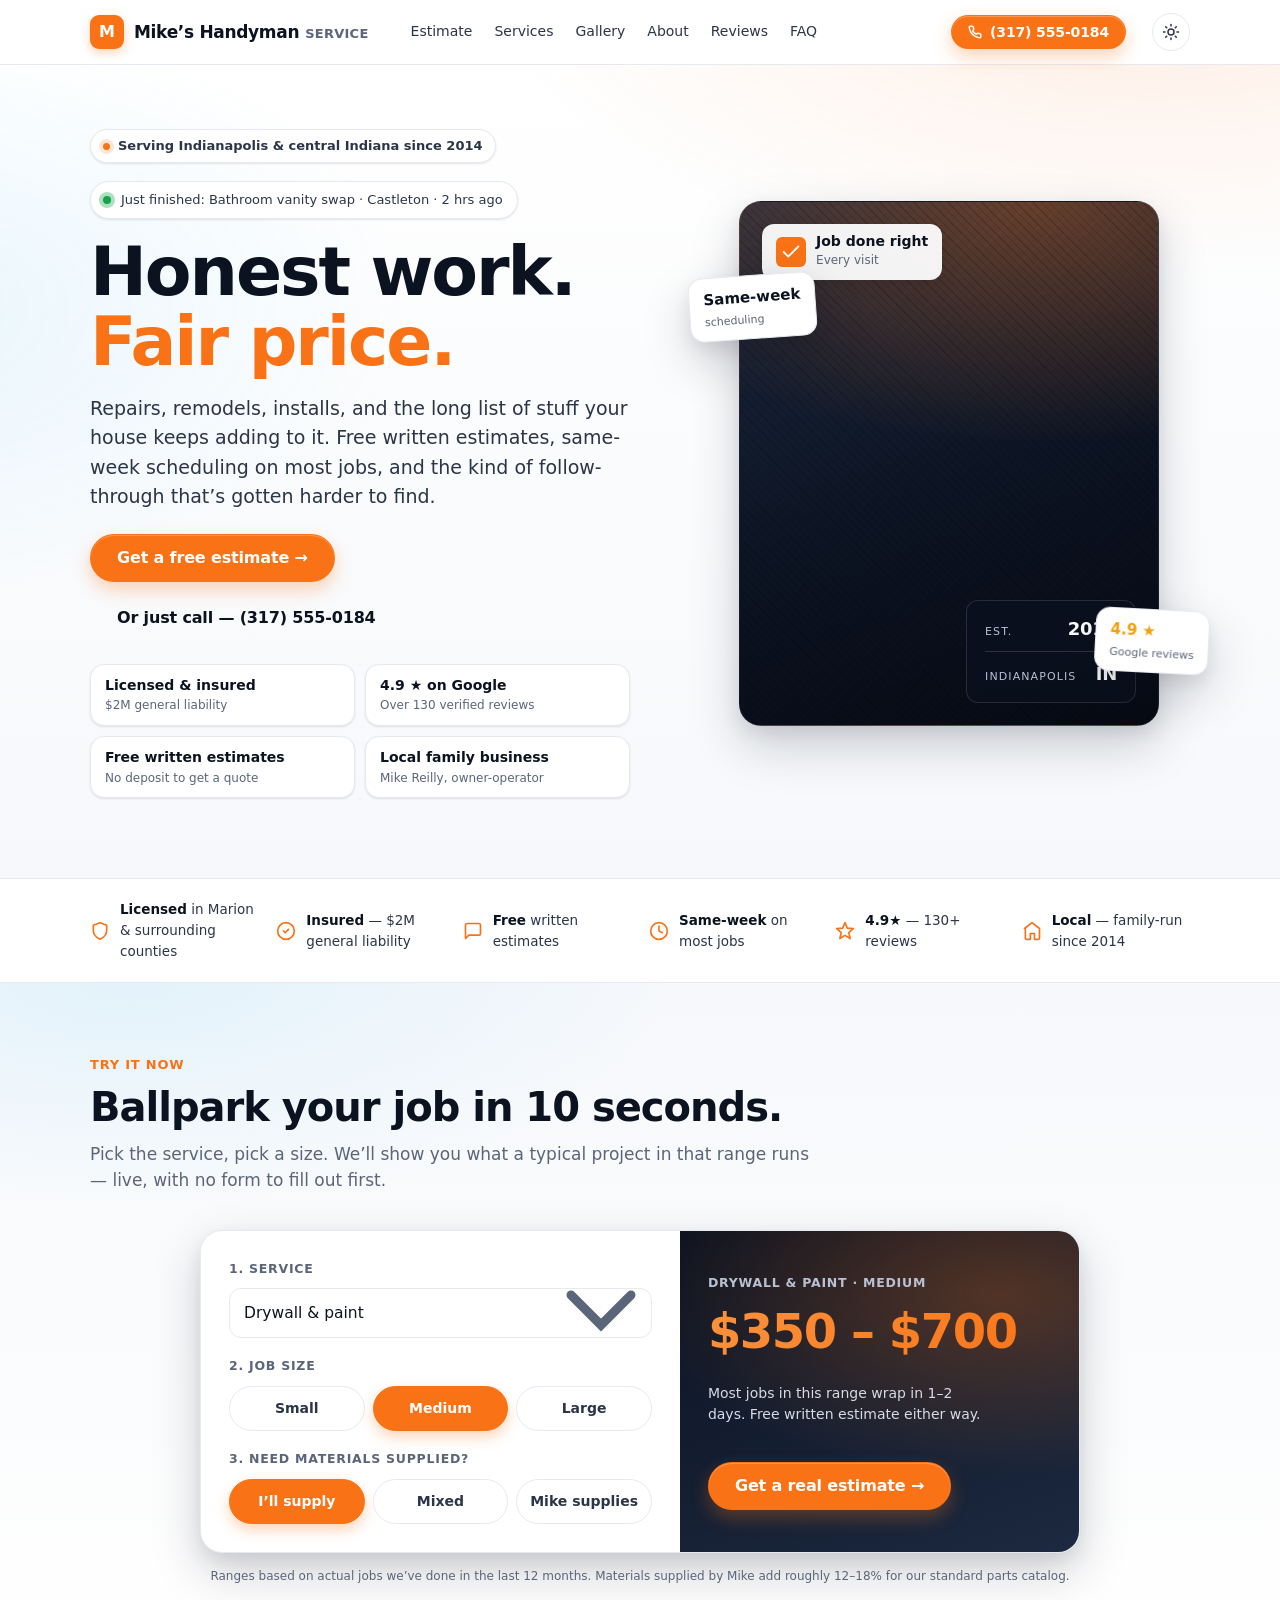
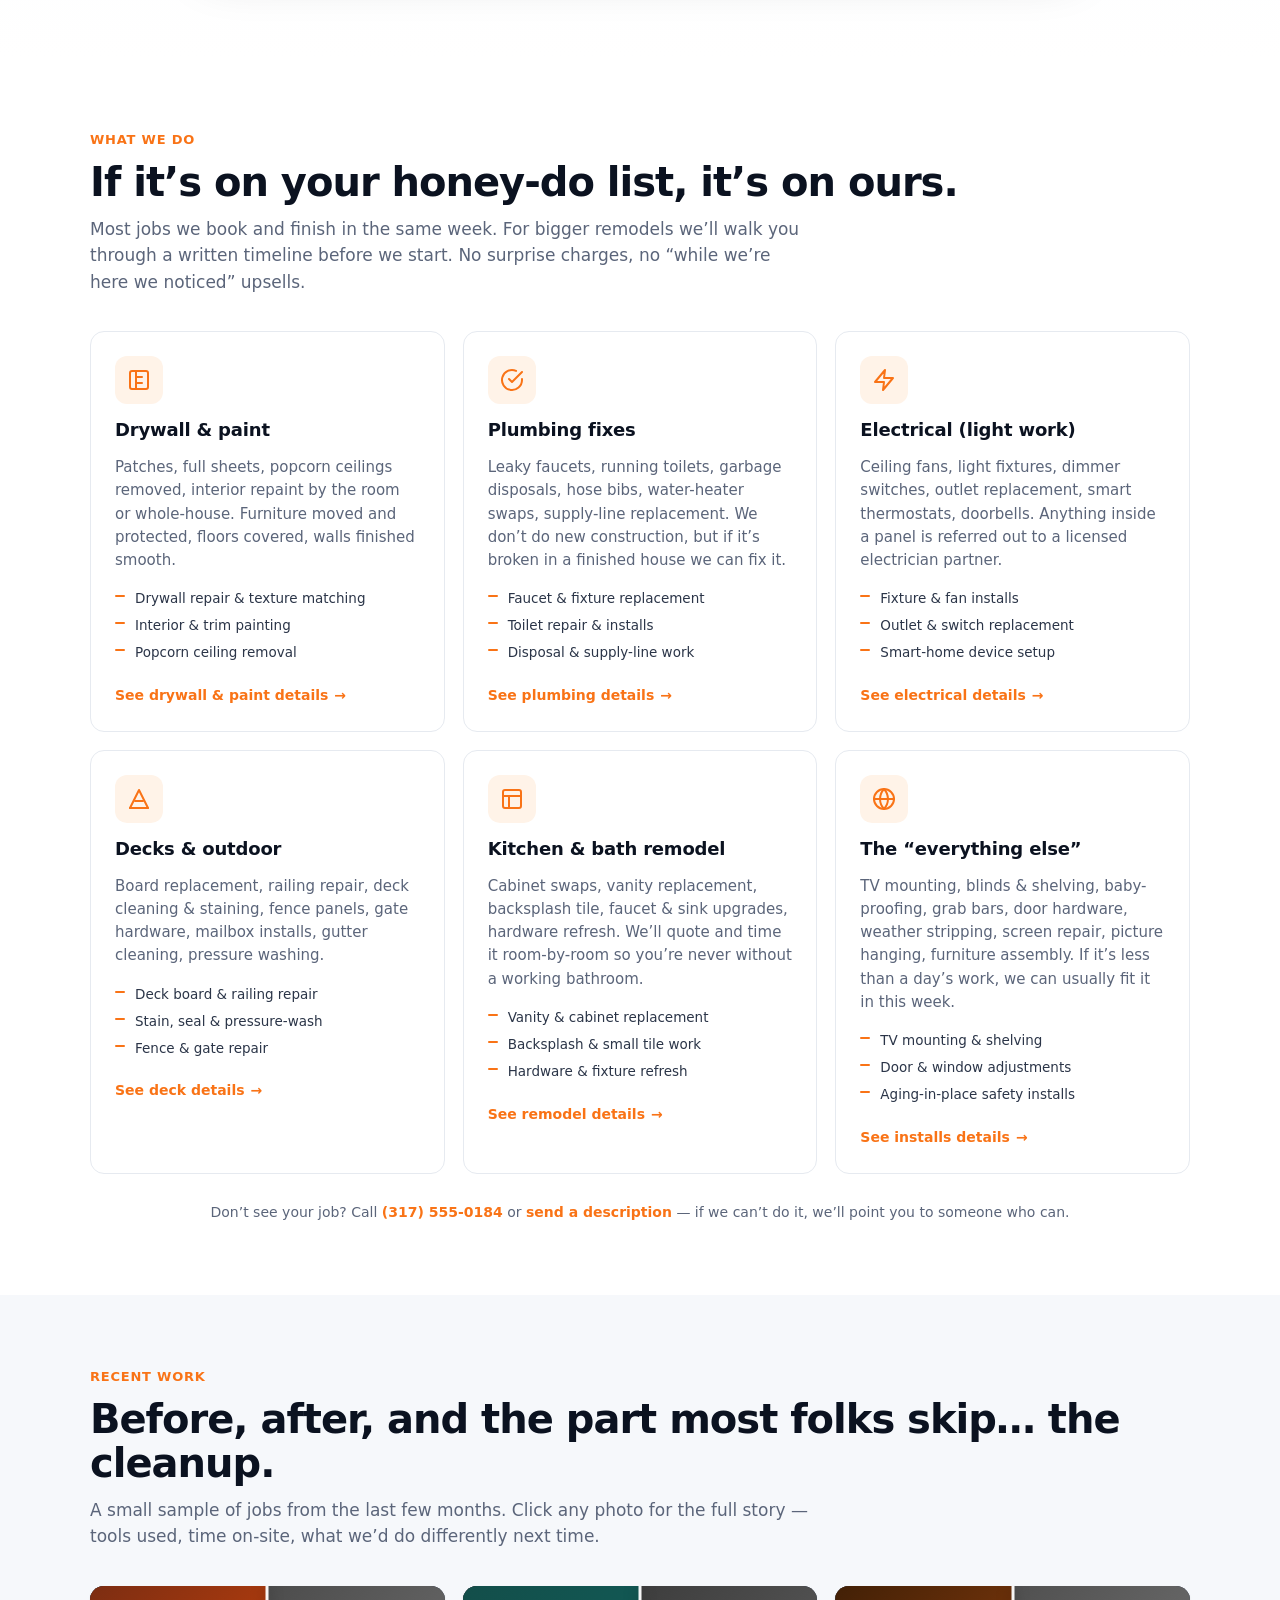
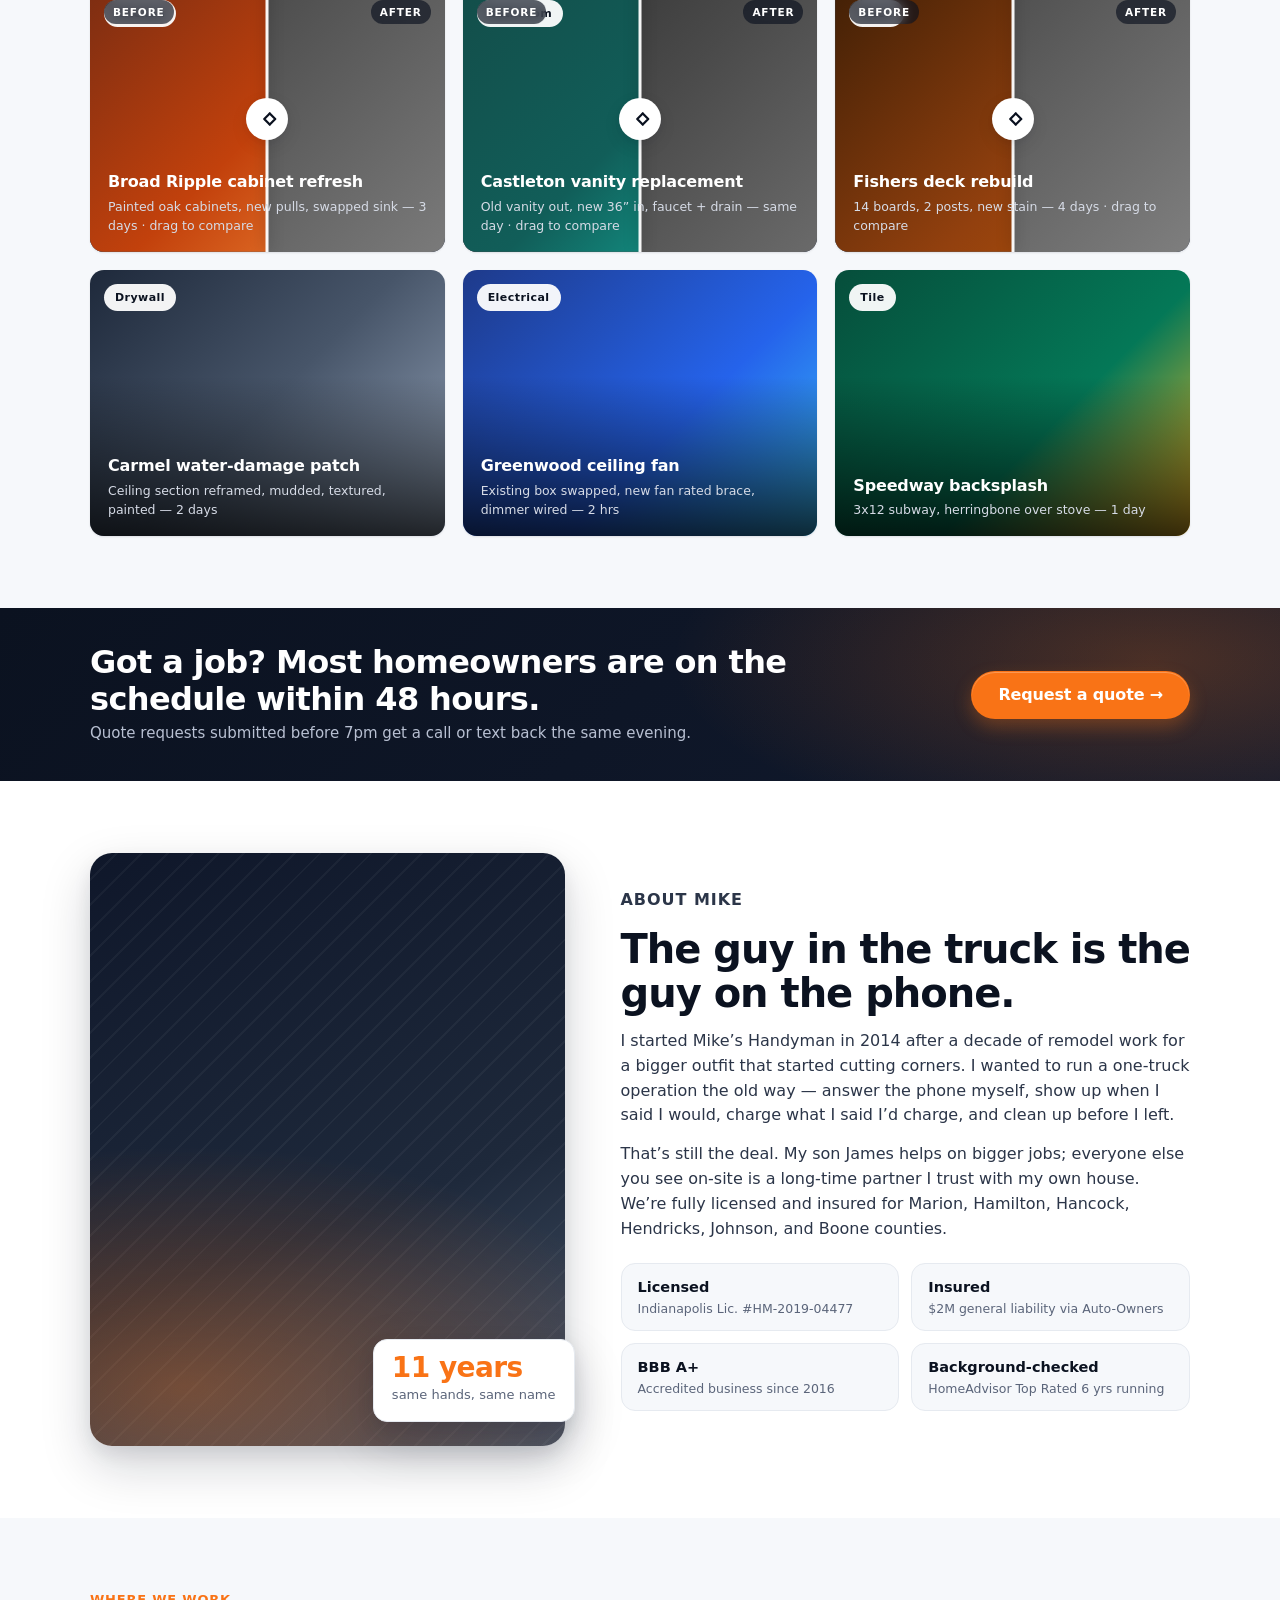
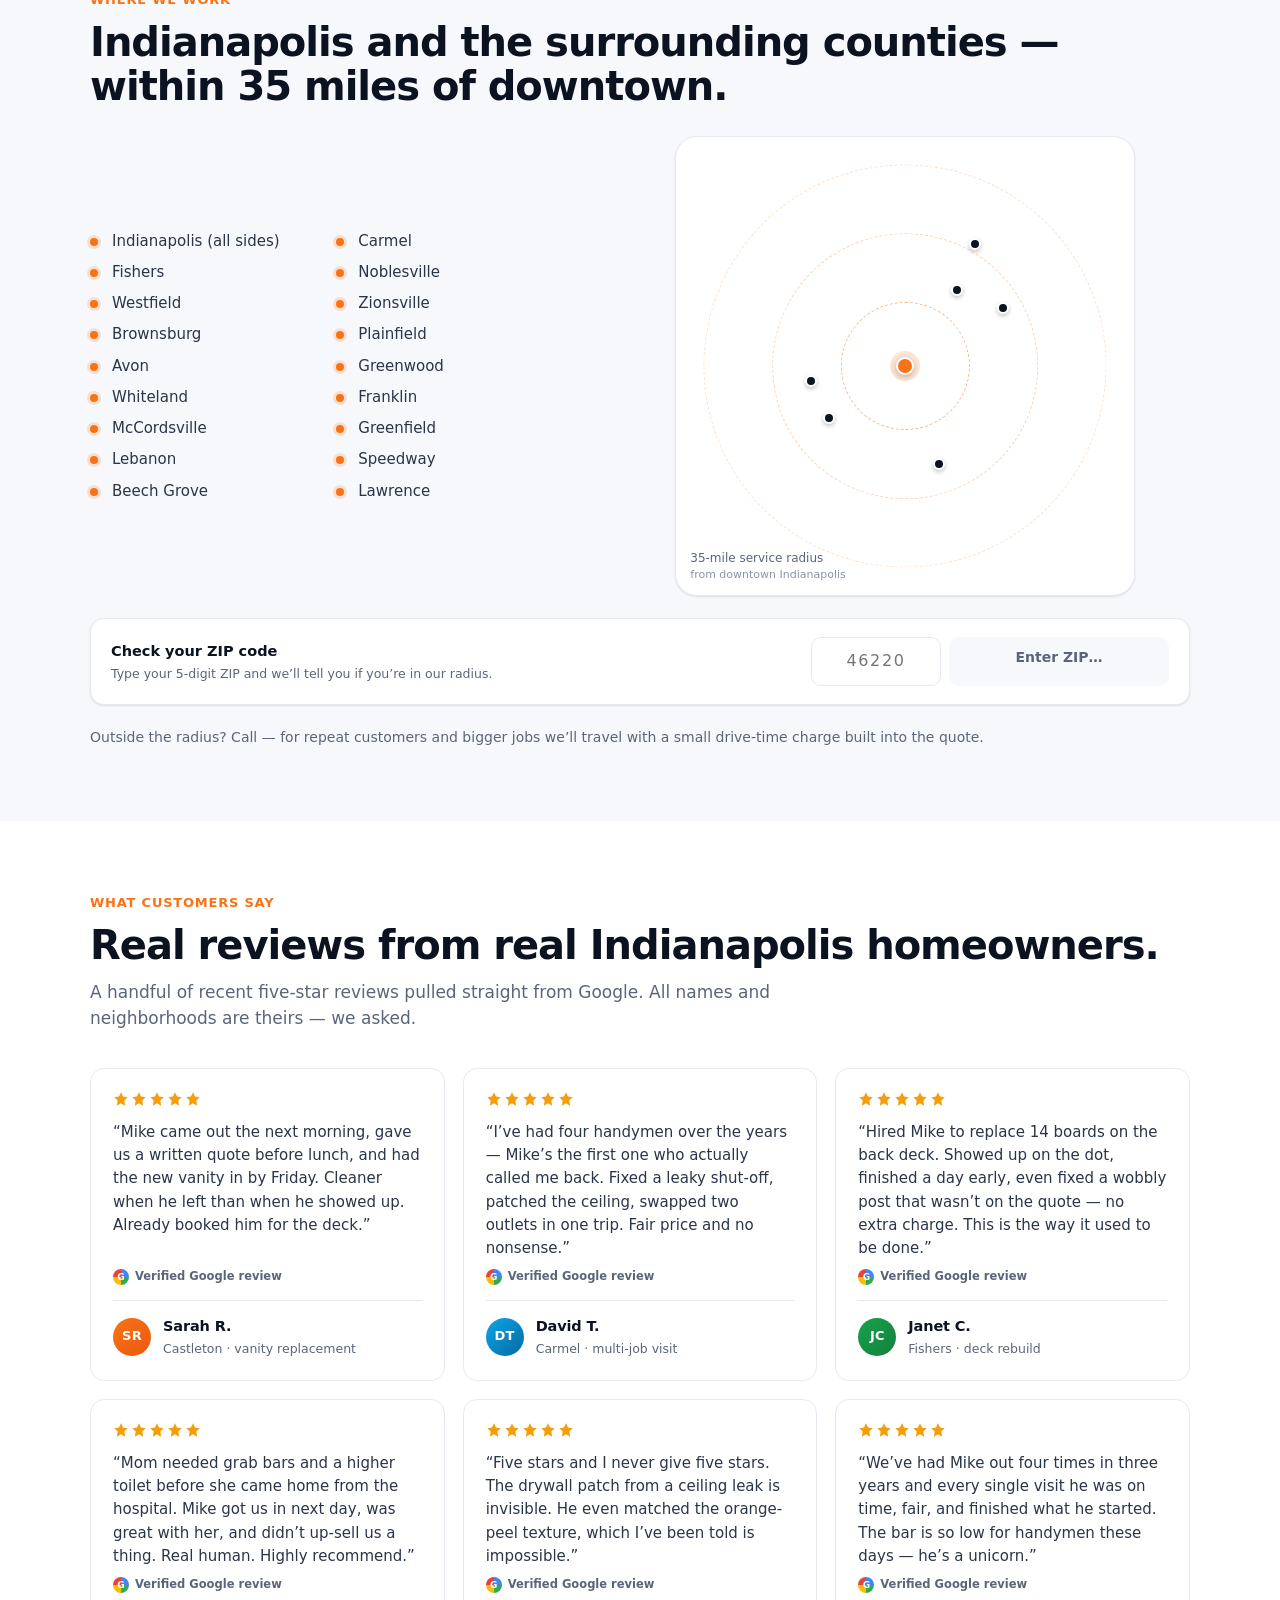
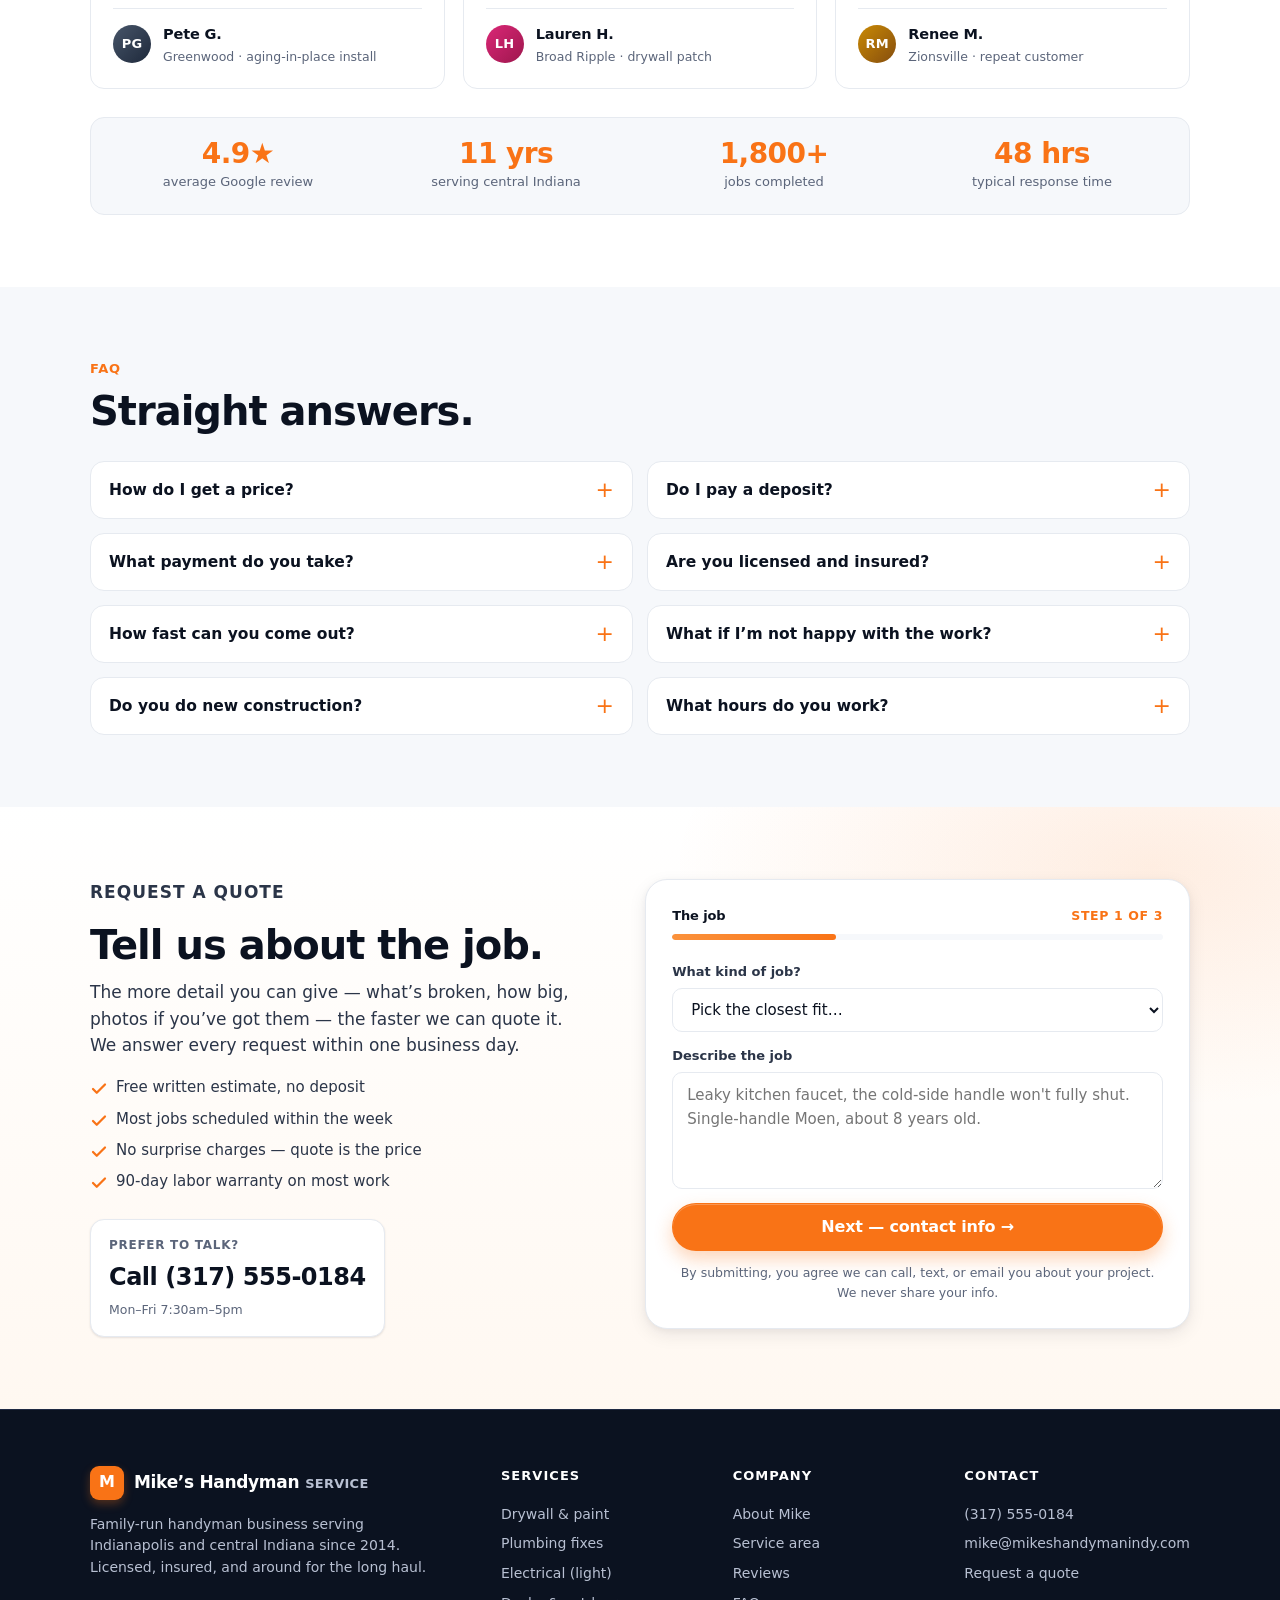
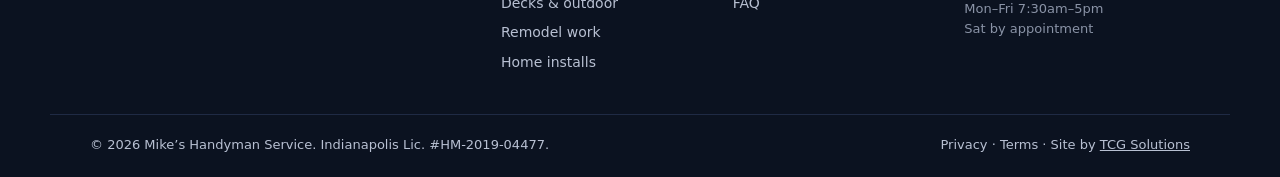
==== commit 00543316: "Wow-factor round 2: dark mode, before/after sliders, multi-step form Four interactive features that " ====
--- a/index.html
+++ b/index.html
@@ -126,6 +126,10 @@
       <svg width="14" height="14" viewBox="0 0 24 24" fill="none" stroke="currentColor" stroke-width="2.5" stroke-linecap="round" stroke-linejoin="round" aria-hidden="true"><path d="M22 16.92v3a2 2 0 0 1-2.18 2 19.79 19.79 0 0 1-8.63-3.07 19.5 19.5 0 0 1-6-6 19.79 19.79 0 0 1-3.07-8.67A2 2 0 0 1 4.11 2h3a2 2 0 0 1 2 1.72 12.84 12.84 0 0 0 .7 2.81 2 2 0 0 1-.45 2.11L8.09 9.91a16 16 0 0 0 6 6l1.27-1.27a2 2 0 0 1 2.11-.45 12.84 12.84 0 0 0 2.81.7A2 2 0 0 1 22 16.92z"/></svg>
       (317) 555-0184
     </a>
+    <button type="button" class="theme-toggle" id="theme-toggle" aria-label="Toggle light/dark theme" aria-pressed="false">
+      <svg class="icon-sun"  viewBox="0 0 24 24" fill="none" stroke="currentColor" stroke-width="2" stroke-linecap="round" stroke-linejoin="round" aria-hidden="true"><circle cx="12" cy="12" r="4"/><path d="M12 2v2"/><path d="M12 20v2"/><path d="m4.93 4.93 1.41 1.41"/><path d="m17.66 17.66 1.41 1.41"/><path d="M2 12h2"/><path d="M20 12h2"/><path d="m6.34 17.66-1.41 1.41"/><path d="m19.07 4.93-1.41 1.41"/></svg>
+      <svg class="icon-moon" viewBox="0 0 24 24" fill="none" stroke="currentColor" stroke-width="2" stroke-linecap="round" stroke-linejoin="round" aria-hidden="true"><path d="M21 12.79A9 9 0 1 1 11.21 3 7 7 0 0 0 21 12.79z"/></svg>
+    </button>
   </div>
 </header>
 
@@ -380,25 +384,49 @@
     <p class="section-sub">A small sample of jobs from the last few months. Click any photo for the full story &mdash; tools used, time on-site, what we&rsquo;d do differently next time.</p>
 
     <div class="gallery-grid">
-      <figure class="gallery-tile tile-1">
+      <figure class="gallery-tile is-slider" role="img" aria-label="Broad Ripple cabinet refresh, before and after slider">
+        <div class="ba-before before-1"></div>
+        <div class="ba-after after-1"></div>
+        <span class="ba-tag-before">Before</span>
+        <span class="ba-tag-after">After</span>
+        <div class="ba-handle"></div>
+        <div class="ba-grip" aria-hidden="true">
+          <svg viewBox="0 0 24 24" fill="none" stroke="currentColor" stroke-width="2.5" stroke-linecap="round" stroke-linejoin="round"><polyline points="15 18 9 12 15 6"/><polyline points="9 18 15 12 9 6" transform="translate(6 0)"/></svg>
+        </div>
         <div class="tile-tag">Kitchen</div>
         <figcaption>
           <strong>Broad Ripple cabinet refresh</strong>
-          <span>Painted oak cabinets, new pulls, swapped sink &mdash; 3 days</span>
-        </figcaption>
-      </figure>
-      <figure class="gallery-tile tile-2">
+          <span>Painted oak cabinets, new pulls, swapped sink &mdash; 3 days &middot; drag to compare</span>
+        </figcaption>
+      </figure>
+      <figure class="gallery-tile is-slider" role="img" aria-label="Castleton vanity replacement, before and after slider">
+        <div class="ba-before before-2"></div>
+        <div class="ba-after after-2"></div>
+        <span class="ba-tag-before">Before</span>
+        <span class="ba-tag-after">After</span>
+        <div class="ba-handle"></div>
+        <div class="ba-grip" aria-hidden="true">
+          <svg viewBox="0 0 24 24" fill="none" stroke="currentColor" stroke-width="2.5" stroke-linecap="round" stroke-linejoin="round"><polyline points="15 18 9 12 15 6"/><polyline points="9 18 15 12 9 6" transform="translate(6 0)"/></svg>
+        </div>
         <div class="tile-tag">Bathroom</div>
         <figcaption>
           <strong>Castleton vanity replacement</strong>
-          <span>Old vanity out, new 36&rdquo; in, faucet + drain &mdash; same day</span>
-        </figcaption>
-      </figure>
-      <figure class="gallery-tile tile-3">
+          <span>Old vanity out, new 36&rdquo; in, faucet + drain &mdash; same day &middot; drag to compare</span>
+        </figcaption>
+      </figure>
+      <figure class="gallery-tile is-slider" role="img" aria-label="Fishers deck rebuild, before and after slider">
+        <div class="ba-before before-3"></div>
+        <div class="ba-after after-3"></div>
+        <span class="ba-tag-before">Before</span>
+        <span class="ba-tag-after">After</span>
+        <div class="ba-handle"></div>
+        <div class="ba-grip" aria-hidden="true">
+          <svg viewBox="0 0 24 24" fill="none" stroke="currentColor" stroke-width="2.5" stroke-linecap="round" stroke-linejoin="round"><polyline points="15 18 9 12 15 6"/><polyline points="9 18 15 12 9 6" transform="translate(6 0)"/></svg>
+        </div>
         <div class="tile-tag">Deck</div>
         <figcaption>
           <strong>Fishers deck rebuild</strong>
-          <span>14 boards, 2 posts, new stain &mdash; 4 days</span>
+          <span>14 boards, 2 posts, new stain &mdash; 4 days &middot; drag to compare</span>
         </figcaption>
       </figure>
       <figure class="gallery-tile tile-4">
@@ -543,6 +571,7 @@
           <svg viewBox="0 0 24 24" fill="currentColor" aria-hidden="true"><path d="m12 2 3.09 6.26L22 9.27l-5 4.87L18.18 22 12 18.56 5.82 22 7 14.14l-5-4.87 6.91-1.01L12 2z"/></svg>
         </div>
         <blockquote>&ldquo;Mike came out the next morning, gave us a written quote before lunch, and had the new vanity in by Friday. Cleaner when he left than when he showed up. Already booked him for the deck.&rdquo;</blockquote>
+        <div class="t-source"><span class="g-icon" aria-hidden="true"></span> Verified Google review</div>
         <figcaption>
           <span class="t-avatar" aria-hidden="true">SR</span>
           <span class="t-meta">
@@ -561,6 +590,7 @@
           <svg viewBox="0 0 24 24" fill="currentColor" aria-hidden="true"><path d="m12 2 3.09 6.26L22 9.27l-5 4.87L18.18 22 12 18.56 5.82 22 7 14.14l-5-4.87 6.91-1.01L12 2z"/></svg>
         </div>
         <blockquote>&ldquo;I&rsquo;ve had four handymen over the years &mdash; Mike&rsquo;s the first one who actually called me back. Fixed a leaky shut-off, patched the ceiling, swapped two outlets in one trip. Fair price and no nonsense.&rdquo;</blockquote>
+        <div class="t-source"><span class="g-icon" aria-hidden="true"></span> Verified Google review</div>
         <figcaption>
           <span class="t-avatar avatar-2" aria-hidden="true">DT</span>
           <span class="t-meta">
@@ -579,6 +609,7 @@
           <svg viewBox="0 0 24 24" fill="currentColor" aria-hidden="true"><path d="m12 2 3.09 6.26L22 9.27l-5 4.87L18.18 22 12 18.56 5.82 22 7 14.14l-5-4.87 6.91-1.01L12 2z"/></svg>
         </div>
         <blockquote>&ldquo;Hired Mike to replace 14 boards on the back deck. Showed up on the dot, finished a day early, even fixed a wobbly post that wasn&rsquo;t on the quote &mdash; no extra charge. This is the way it used to be done.&rdquo;</blockquote>
+        <div class="t-source"><span class="g-icon" aria-hidden="true"></span> Verified Google review</div>
         <figcaption>
           <span class="t-avatar avatar-3" aria-hidden="true">JC</span>
           <span class="t-meta">
@@ -597,6 +628,7 @@
           <svg viewBox="0 0 24 24" fill="currentColor" aria-hidden="true"><path d="m12 2 3.09 6.26L22 9.27l-5 4.87L18.18 22 12 18.56 5.82 22 7 14.14l-5-4.87 6.91-1.01L12 2z"/></svg>
         </div>
         <blockquote>&ldquo;Mom needed grab bars and a higher toilet before she came home from the hospital. Mike got us in next day, was great with her, and didn&rsquo;t up-sell us a thing. Real human. Highly recommend.&rdquo;</blockquote>
+        <div class="t-source"><span class="g-icon" aria-hidden="true"></span> Verified Google review</div>
         <figcaption>
           <span class="t-avatar avatar-4" aria-hidden="true">PG</span>
           <span class="t-meta">
@@ -615,6 +647,7 @@
           <svg viewBox="0 0 24 24" fill="currentColor" aria-hidden="true"><path d="m12 2 3.09 6.26L22 9.27l-5 4.87L18.18 22 12 18.56 5.82 22 7 14.14l-5-4.87 6.91-1.01L12 2z"/></svg>
         </div>
         <blockquote>&ldquo;Five stars and I never give five stars. The drywall patch from a ceiling leak is invisible. He even matched the orange-peel texture, which I&rsquo;ve been told is impossible.&rdquo;</blockquote>
+        <div class="t-source"><span class="g-icon" aria-hidden="true"></span> Verified Google review</div>
         <figcaption>
           <span class="t-avatar avatar-5" aria-hidden="true">LH</span>
           <span class="t-meta">
@@ -633,6 +666,7 @@
           <svg viewBox="0 0 24 24" fill="currentColor" aria-hidden="true"><path d="m12 2 3.09 6.26L22 9.27l-5 4.87L18.18 22 12 18.56 5.82 22 7 14.14l-5-4.87 6.91-1.01L12 2z"/></svg>
         </div>
         <blockquote>&ldquo;We&rsquo;ve had Mike out four times in three years and every single visit he was on time, fair, and finished what he started. The bar is so low for handymen these days &mdash; he&rsquo;s a unicorn.&rdquo;</blockquote>
+        <div class="t-source"><span class="g-icon" aria-hidden="true"></span> Verified Google review</div>
         <figcaption>
           <span class="t-avatar avatar-6" aria-hidden="true">RM</span>
           <span class="t-meta">
@@ -712,62 +746,96 @@
       </div>
     </div>
 
-    <form class="start-form" name="handyman-quote" method="POST" data-netlify="true" netlify-honeypot="bot-field" action="/thanks">
+    <form class="start-form ms-form" name="handyman-quote" method="POST" data-netlify="true" netlify-honeypot="bot-field" action="/thanks" id="quote-form">
       <input type="hidden" name="form-name" value="handyman-quote" />
       <p class="hp" hidden><label>Don&rsquo;t fill this out: <input name="bot-field" /></label></p>
 
-      <div class="field">
-        <label for="f-name">Your name</label>
-        <input id="f-name" name="name" required autocomplete="name" placeholder="Sarah Reilly" />
-      </div>
-
-      <div class="field-row">
+      <div class="ms-progress">
+        <div class="ms-progress-row">
+          <span class="ms-step-label" id="ms-step-label">The job</span>
+          <span class="ms-step-count" id="ms-step-count">Step 1 of 3</span>
+        </div>
+        <div class="ms-bar" role="progressbar" aria-valuemin="0" aria-valuemax="100" aria-valuenow="33"><div class="ms-bar-fill" id="ms-bar-fill" style="width: 33.33%"></div></div>
+      </div>
+
+      <div class="ms-error" id="ms-error" role="alert"></div>
+
+      <fieldset class="ms-step" data-step="1">
+        <legend class="sr-only">Step 1 &mdash; The job</legend>
         <div class="field">
-          <label for="f-phone">Phone</label>
-          <input id="f-phone" name="phone" type="tel" required autocomplete="tel" placeholder="(317) 555-1234" />
+          <label for="f-type">What kind of job?</label>
+          <select id="f-type" name="job_type" required>
+            <option value="">Pick the closest fit&hellip;</option>
+            <option>Drywall &amp; paint</option>
+            <option>Plumbing fix</option>
+            <option>Electrical (light work)</option>
+            <option>Deck / outdoor</option>
+            <option>Kitchen / bath remodel</option>
+            <option>TV mount / shelving / small install</option>
+            <option>Aging-in-place / grab bars</option>
+            <option>Something else &mdash; describe below</option>
+          </select>
         </div>
         <div class="field">
-          <label for="f-email">Email</label>
-          <input id="f-email" name="email" type="email" required autocomplete="email" placeholder="you@example.com" />
-        </div>
-      </div>
-
-      <div class="field">
-        <label for="f-zip">ZIP code</label>
-        <input id="f-zip" name="zip" inputmode="numeric" maxlength="5" placeholder="46220" />
-      </div>
-
-      <div class="field">
-        <label for="f-type">What kind of job?</label>
-        <select id="f-type" name="job_type">
-          <option value="">Pick the closest fit&hellip;</option>
-          <option>Drywall &amp; paint</option>
-          <option>Plumbing fix</option>
-          <option>Electrical (light work)</option>
-          <option>Deck / outdoor</option>
-          <option>Kitchen / bath remodel</option>
-          <option>TV mount / shelving / small install</option>
-          <option>Aging-in-place / grab bars</option>
-          <option>Something else &mdash; describe below</option>
-        </select>
-      </div>
-
-      <div class="field">
-        <label for="f-details">Describe the job</label>
-        <textarea id="f-details" name="details" rows="4" placeholder="Leaky kitchen faucet, the cold-side handle won't fully shut. Single-handle Moen, about 8 years old."></textarea>
-      </div>
-
-      <div class="field">
-        <label for="f-when">When do you need it done?</label>
-        <select id="f-when" name="timing">
-          <option>This week if possible</option>
-          <option>Next 2&ndash;3 weeks</option>
-          <option>Sometime this month</option>
-          <option>No rush &mdash; planning ahead</option>
-        </select>
-      </div>
-
-      <button type="submit" class="btn btn-primary btn-lg btn-block">Send my quote request &rarr;</button>
+          <label for="f-details">Describe the job</label>
+          <textarea id="f-details" name="details" rows="4" required placeholder="Leaky kitchen faucet, the cold-side handle won't fully shut. Single-handle Moen, about 8 years old."></textarea>
+        </div>
+        <div class="ms-nav">
+          <button type="button" class="btn btn-primary btn-lg ms-next" data-target-step="2">Next &mdash; contact info &rarr;</button>
+        </div>
+      </fieldset>
+
+      <fieldset class="ms-step" data-step="2" hidden>
+        <legend class="sr-only">Step 2 &mdash; Contact</legend>
+        <div class="field">
+          <label for="f-name">Your name</label>
+          <input id="f-name" name="name" required autocomplete="name" placeholder="Sarah Reilly" />
+        </div>
+        <div class="field-row">
+          <div class="field">
+            <label for="f-phone">Phone</label>
+            <input id="f-phone" name="phone" type="tel" required autocomplete="tel" placeholder="(317) 555-1234" />
+          </div>
+          <div class="field">
+            <label for="f-email">Email</label>
+            <input id="f-email" name="email" type="email" required autocomplete="email" placeholder="you@example.com" />
+          </div>
+        </div>
+        <div class="field">
+          <label for="f-zip">ZIP code</label>
+          <input id="f-zip" name="zip" inputmode="numeric" maxlength="5" required placeholder="46220" />
+        </div>
+        <div class="ms-nav">
+          <button type="button" class="btn btn-ghost ms-prev" data-target-step="1">&larr; Back</button>
+          <button type="button" class="btn btn-primary btn-lg ms-next" data-target-step="3">Next &mdash; timing &rarr;</button>
+        </div>
+      </fieldset>
+
+      <fieldset class="ms-step" data-step="3" hidden>
+        <legend class="sr-only">Step 3 &mdash; Timing</legend>
+        <div class="field">
+          <label for="f-when">When do you need it done?</label>
+          <select id="f-when" name="timing">
+            <option>This week if possible</option>
+            <option>Next 2&ndash;3 weeks</option>
+            <option>Sometime this month</option>
+            <option>No rush &mdash; planning ahead</option>
+          </select>
+        </div>
+        <div class="field">
+          <label for="f-contact-pref">Preferred way to hear back</label>
+          <select id="f-contact-pref" name="contact_preference">
+            <option>Text first, then call if needed</option>
+            <option>Call directly</option>
+            <option>Email only</option>
+          </select>
+        </div>
+        <div class="ms-nav">
+          <button type="button" class="btn btn-ghost ms-prev" data-target-step="2">&larr; Back</button>
+          <button type="submit" class="btn btn-primary btn-lg">Send my quote request &rarr;</button>
+        </div>
+      </fieldset>
+
       <p class="form-fine">By submitting, you agree we can call, text, or email you about your project. We never share your info.</p>
     </form>
   </div>
--- a/styles.css
+++ b/styles.css
@@ -875,6 +875,238 @@
 .service-card .svc-more::after { content: "\2192"; transition: transform .15s ease; }
 .service-card:hover .svc-more::after { transform: translateX(3px); }
 
+/* ---------- Dark mode ---------- */
+[data-theme="dark"] {
+  --bg: #0b1220;
+  --bg-soft: #111a2e;
+  --bg-warm: #1a1f2e;
+  --bg-dark: #050912;
+  --bg-dark-soft: #0b1220;
+  --ink: #f1f4fb;
+  --ink-2: #c1c8d6;
+  --ink-3: #8a93a6;
+  --muted: #5b657a;
+  --line: #2a3447;
+  --line-dark: #1f2a44;
+  --brand-soft: rgba(249,115,22,0.14);
+}
+[data-theme="dark"] body { background: var(--bg); color: var(--ink); }
+[data-theme="dark"] .site-header { background: rgba(11,18,32,0.85); border-color: var(--line); }
+[data-theme="dark"] .nav-primary a { color: var(--ink-2); }
+[data-theme="dark"] .nav-primary a:hover { color: var(--ink); }
+[data-theme="dark"] .brand-tail { color: var(--ink-3); }
+[data-theme="dark"] .hero {
+  background:
+    radial-gradient(1100px 480px at 90% -10%, rgba(249,115,22,0.15), transparent 60%),
+    radial-gradient(900px 500px at -10% 30%, rgba(56,189,248,0.06), transparent 60%),
+    linear-gradient(180deg, var(--bg) 0%, var(--bg-soft) 100%);
+}
+[data-theme="dark"] .eyebrow { background: var(--bg-soft); border-color: var(--line); color: var(--ink-2); }
+[data-theme="dark"] .trust-pill,
+[data-theme="dark"] .floating-badge,
+[data-theme="dark"] .service-card,
+[data-theme="dark"] .testimonial,
+[data-theme="dark"] .faq details,
+[data-theme="dark"] .start-form,
+[data-theme="dark"] .start-call,
+[data-theme="dark"] .estimator-card,
+[data-theme="dark"] .zip-check,
+[data-theme="dark"] .proof-strip,
+[data-theme="dark"] .svc-price-card,
+[data-theme="dark"] .area-map,
+[data-theme="dark"] .cred,
+[data-theme="dark"] .svc-related-card,
+[data-theme="dark"] .live-ticker,
+[data-theme="dark"] .photo-badge,
+[data-theme="dark"] .about-stat-card {
+  background: var(--bg-soft);
+  border-color: var(--line);
+  color: var(--ink);
+}
+[data-theme="dark"] .photo-badge strong { color: var(--ink); }
+[data-theme="dark"] .photo-badge span { color: var(--ink-3); }
+[data-theme="dark"] .trust-strip { background: var(--bg-soft); border-color: var(--line); }
+[data-theme="dark"] .services,
+[data-theme="dark"] .about-section,
+[data-theme="dark"] .faq,
+[data-theme="dark"] .testimonials,
+[data-theme="dark"] .svc-twoup,
+[data-theme="dark"] .svc-related { background: var(--bg); }
+[data-theme="dark"] .gallery,
+[data-theme="dark"] .area-section,
+[data-theme="dark"] .estimator,
+[data-theme="dark"] .svc-pricing { background: var(--bg-soft); }
+[data-theme="dark"] .faq details[open] { background: var(--bg-dark-soft); border-color: var(--line); }
+[data-theme="dark"] .btn-outline { background: var(--bg-soft); color: var(--ink); border-color: var(--line); }
+[data-theme="dark"] .btn-outline:hover { border-color: var(--ink-2); }
+[data-theme="dark"] .btn-ghost { color: var(--ink); }
+[data-theme="dark"] .btn-ghost:hover { background: var(--bg-soft); }
+[data-theme="dark"] .start-form input,
+[data-theme="dark"] .start-form select,
+[data-theme="dark"] .start-form textarea,
+[data-theme="dark"] .est-select,
+[data-theme="dark"] .zip-input {
+  background: var(--bg);
+  color: var(--ink);
+  border-color: var(--line);
+}
+[data-theme="dark"] .est-pill { background: var(--bg); color: var(--ink-2); border-color: var(--line); }
+[data-theme="dark"] .est-pill:hover { color: var(--ink); border-color: var(--ink-3); }
+[data-theme="dark"] .zip-result { background: var(--bg); color: var(--ink-3); }
+[data-theme="dark"] .zip-result.ok { background: rgba(22,163,74,0.18); color: #4ade80; }
+[data-theme="dark"] .zip-result.no { background: rgba(220,38,38,0.18); color: #fca5a5; }
+[data-theme="dark"] .start { background: linear-gradient(180deg, var(--bg) 0%, var(--bg-soft) 100%); }
+[data-theme="dark"] .start-form input:focus,
+[data-theme="dark"] .start-form select:focus,
+[data-theme="dark"] .start-form textarea:focus { box-shadow: 0 0 0 4px rgba(249,115,22,0.20); }
+[data-theme="dark"] .subhero { background: linear-gradient(180deg, var(--bg) 0%, var(--bg-soft) 100%); }
+[data-theme="dark"] .compare-table,
+[data-theme="dark"] .feature { background: var(--bg-soft); border-color: var(--line); }
+[data-theme="dark"] .footer-cols a { color: var(--ink-3); }
+[data-theme="dark"] .footer-cols a:hover { color: var(--ink); }
+[data-theme="dark"] .area-list li { color: var(--ink-2); }
+[data-theme="dark"] .map-pin { background: var(--ink); }
+
+/* Theme toggle button */
+.theme-toggle {
+  display: inline-grid; place-items: center;
+  width: 38px; height: 38px;
+  border-radius: 50%;
+  background: transparent; border: 1.5px solid var(--line);
+  color: var(--ink-2);
+  cursor: pointer;
+  transition: background .15s ease, border-color .15s ease, color .15s ease;
+  margin-left: 8px;
+}
+.theme-toggle:hover { background: var(--bg-soft); color: var(--ink); border-color: var(--ink-3); }
+.theme-toggle svg { width: 18px; height: 18px; }
+.theme-toggle .icon-moon { display: none; }
+[data-theme="dark"] .theme-toggle .icon-sun  { display: none; }
+[data-theme="dark"] .theme-toggle .icon-moon { display: block; }
+@media (max-width: 420px) { .theme-toggle { display: none; } }
+
+/* ---------- Before/After gallery slider ---------- */
+.gallery-tile.is-slider { cursor: ew-resize; user-select: none; -webkit-user-select: none; touch-action: pan-y; }
+.gallery-tile.is-slider .ba-before,
+.gallery-tile.is-slider .ba-after {
+  position: absolute; inset: 0;
+  z-index: 1;
+}
+.gallery-tile.is-slider .ba-after { clip-path: inset(0 50% 0 0); }
+.gallery-tile.is-slider .ba-tag-before,
+.gallery-tile.is-slider .ba-tag-after {
+  position: absolute; top: 14px;
+  font-size: 10.5px; font-weight: 700; letter-spacing: 0.08em; text-transform: uppercase;
+  padding: 4px 9px; border-radius: 999px;
+  background: rgba(11,18,32,0.65); color: #fff;
+  z-index: 3;
+  backdrop-filter: blur(6px);
+}
+.gallery-tile.is-slider .ba-tag-before { left: 14px; }
+.gallery-tile.is-slider .ba-tag-after  { right: 14px; }
+.gallery-tile.is-slider .ba-handle {
+  position: absolute; top: 0; bottom: 0; left: 50%;
+  width: 3px; background: rgba(255,255,255,0.95);
+  transform: translateX(-50%);
+  z-index: 4;
+  pointer-events: none;
+  box-shadow: 0 0 14px rgba(0,0,0,0.35);
+}
+.gallery-tile.is-slider .ba-grip {
+  position: absolute; top: 50%; left: 50%;
+  transform: translate(-50%, -50%);
+  width: 42px; height: 42px; border-radius: 50%;
+  background: #fff; color: var(--ink);
+  display: grid; place-items: center;
+  box-shadow: var(--shadow-md);
+  z-index: 5;
+  pointer-events: none;
+}
+.gallery-tile.is-slider .ba-grip svg { width: 22px; height: 22px; }
+.gallery-tile.is-slider::after { display: none; }
+.gallery-tile.is-slider figcaption { z-index: 6; }
+
+/* Before-state palette: grayscale + desaturated gradient */
+.ba-before.before-1 { background: linear-gradient(135deg, #3a3a3a 0%, #5a5a5a 50%, #7a7a7a 100%); }
+.ba-after.after-1   { background: linear-gradient(135deg, #7c2d12 0%, #c2410c 50%, #fb923c 100%); }
+.ba-before.before-2 { background: linear-gradient(135deg, #2d2d2d 0%, #4a4a4a 50%, #6a6a6a 100%); }
+.ba-after.after-2   { background: linear-gradient(135deg, #134e4a 0%, #115e59 50%, #14b8a6 100%); }
+.ba-before.before-3 { background: linear-gradient(135deg, #3d3d3d 0%, #5e5e5e 50%, #7e7e7e 100%); }
+.ba-after.after-3   { background: linear-gradient(135deg, #422006 0%, #92400e 60%, #b45309 100%); }
+
+/* ---------- Testimonial mobile carousel + Google badge ---------- */
+.t-source {
+  display: inline-flex; align-items: center; gap: 6px;
+  font-size: 11.5px; color: var(--ink-3); font-weight: 600;
+  margin-top: -6px;
+}
+.t-source .g-icon {
+  display: inline-grid; place-items: center;
+  width: 16px; height: 16px; border-radius: 50%;
+  background: conic-gradient(from 0deg, #4285F4 0% 25%, #34A853 25% 50%, #FBBC05 50% 75%, #EA4335 75% 100%);
+  color: #fff; font-weight: 800; font-size: 9px;
+  line-height: 1;
+  flex-shrink: 0;
+}
+.t-source .g-icon::before {
+  content: "G";
+  background: #fff;
+  -webkit-background-clip: text; background-clip: text; color: transparent;
+}
+@media (max-width: 620px) {
+  .testimonial-grid {
+    grid-template-columns: none;
+    grid-auto-flow: column;
+    grid-auto-columns: 85%;
+    overflow-x: auto;
+    scroll-snap-type: x mandatory;
+    scrollbar-width: none;
+    -ms-overflow-style: none;
+    padding: 4px 4px 14px;
+    margin-left: calc(-1 * var(--pad));
+    margin-right: calc(-1 * var(--pad));
+    padding-left: var(--pad);
+    padding-right: var(--pad);
+    scroll-padding-left: var(--pad);
+    gap: 12px;
+  }
+  .testimonial-grid::-webkit-scrollbar { display: none; }
+  .testimonial { scroll-snap-align: start; }
+  .testimonials .section-sub::after {
+    content: " · Swipe →";
+    color: var(--brand); font-weight: 600;
+  }
+}
+
+/* ---------- Multi-step quote form ---------- */
+.ms-progress { margin-bottom: 22px; }
+.ms-progress-row { display: flex; justify-content: space-between; align-items: baseline; margin-bottom: 8px; }
+.ms-step-label { font-size: 13px; font-weight: 700; color: var(--ink); letter-spacing: -0.01em; }
+.ms-step-count { font-size: 12.5px; color: var(--brand); font-weight: 700; letter-spacing: 0.05em; text-transform: uppercase; }
+.ms-bar { width: 100%; height: 6px; background: var(--bg-soft); border-radius: 999px; overflow: hidden; }
+[data-theme="dark"] .ms-bar { background: var(--bg-dark); }
+.ms-bar-fill { height: 100%; background: linear-gradient(90deg, #fb923c, #f97316); transition: width .35s ease; border-radius: 999px; }
+.ms-step { border: 0; padding: 0; margin: 0; min-width: 0; }
+.ms-step[hidden] { display: none; }
+.ms-nav {
+  display: flex; justify-content: space-between; gap: 12px;
+  margin-top: 6px;
+}
+.ms-nav .btn { flex: 1; }
+.ms-nav .ms-prev { flex: 0 0 auto; }
+.sr-only { position: absolute !important; width: 1px; height: 1px; padding: 0; margin: -1px; overflow: hidden; clip: rect(0,0,0,0); white-space: nowrap; border: 0; }
+.ms-error {
+  background: rgba(220,38,38,0.10);
+  color: #b91c1c;
+  border-radius: 8px;
+  padding: 8px 12px;
+  font-size: 13px;
+  margin-bottom: 14px;
+  display: none;
+}
+.ms-error.is-shown { display: block; }
+[data-theme="dark"] .ms-error { background: rgba(220,38,38,0.18); color: #fca5a5; }
+
 /* ---------- Reveal-on-scroll ---------- */
 .reveal {
   opacity: 0;
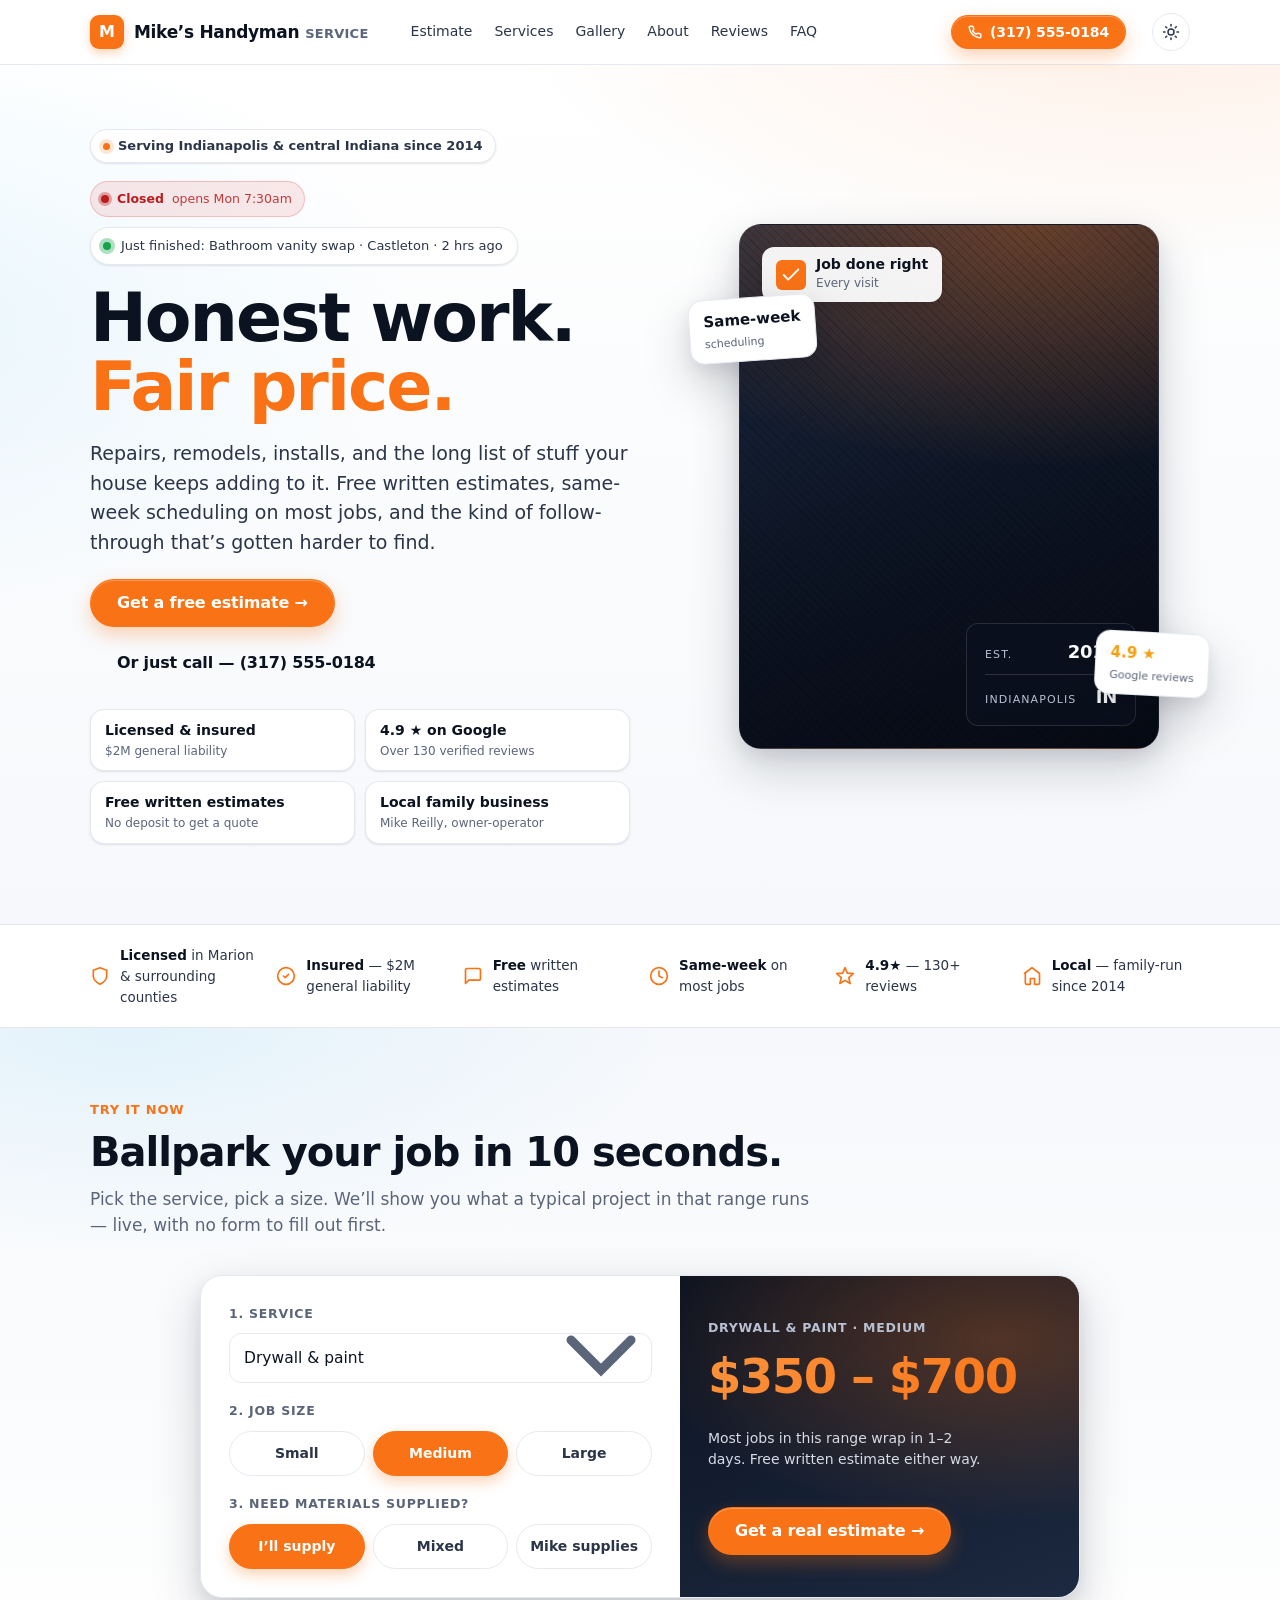
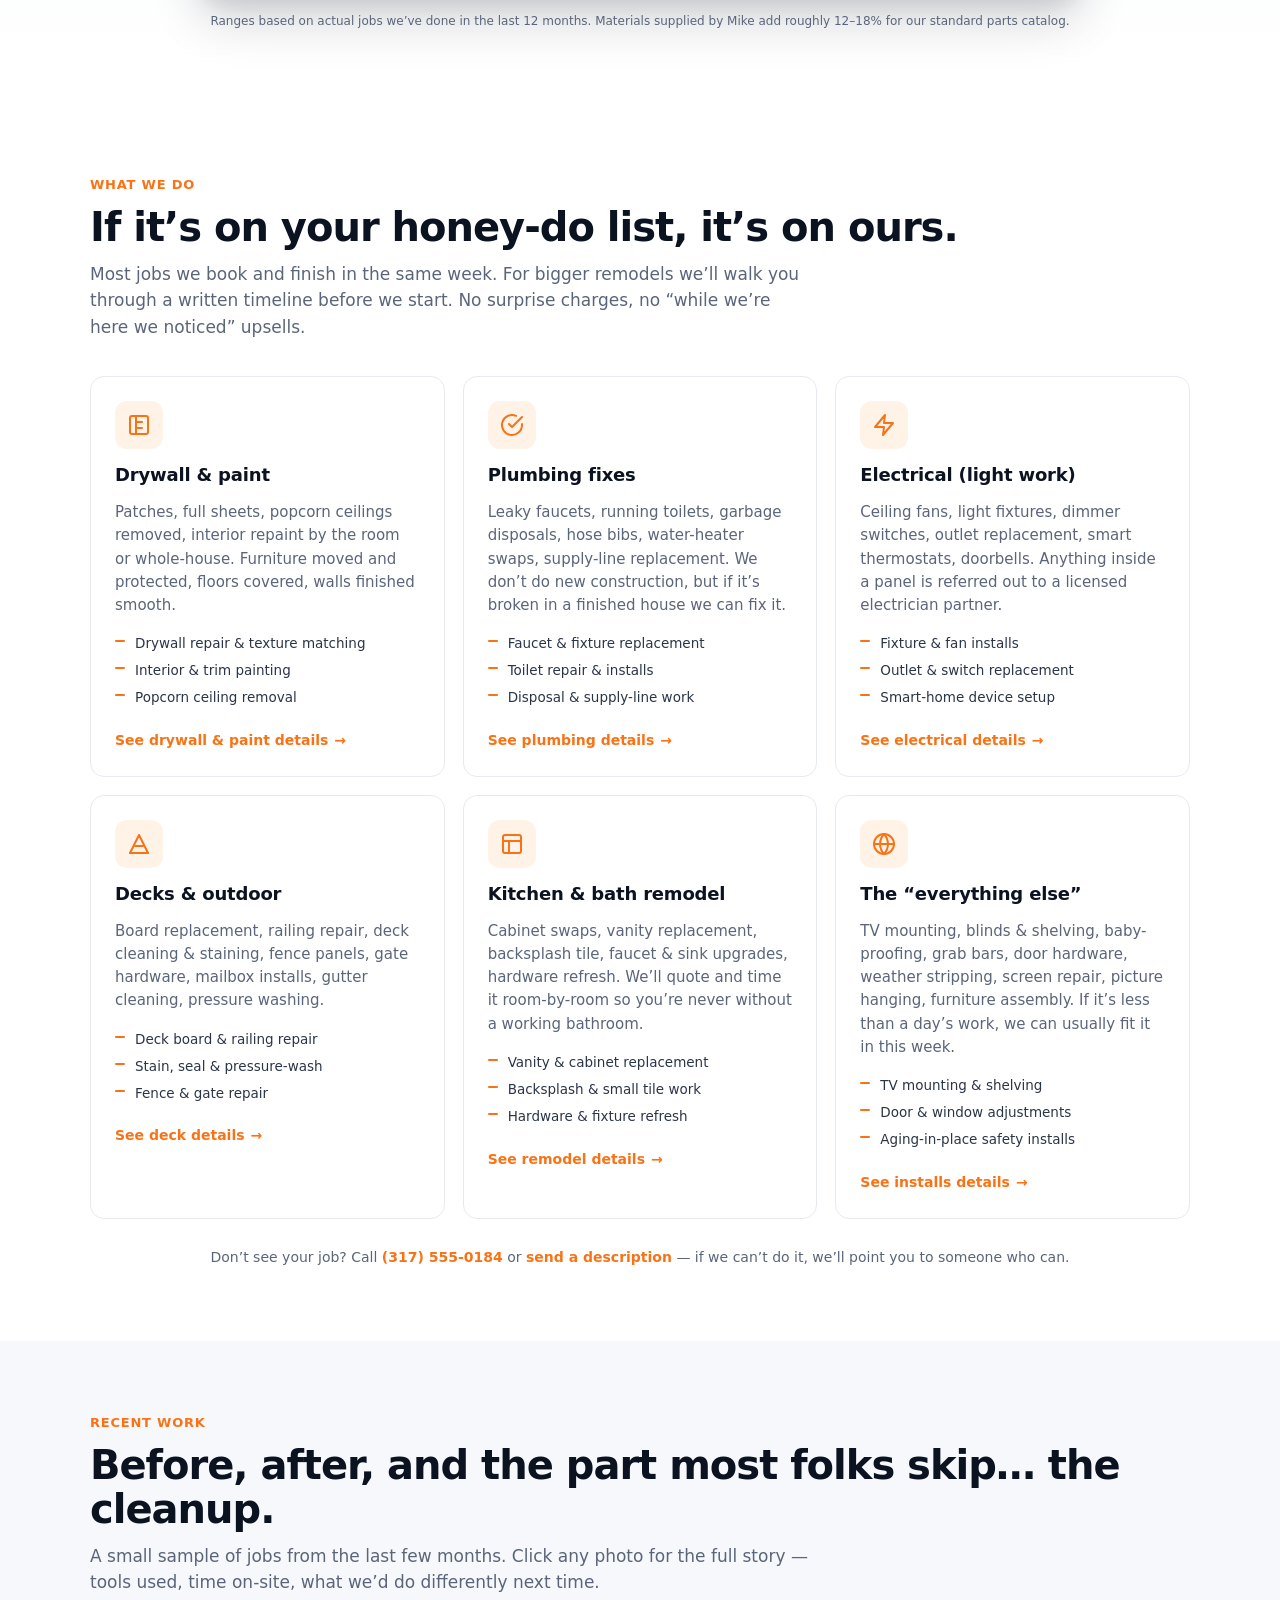
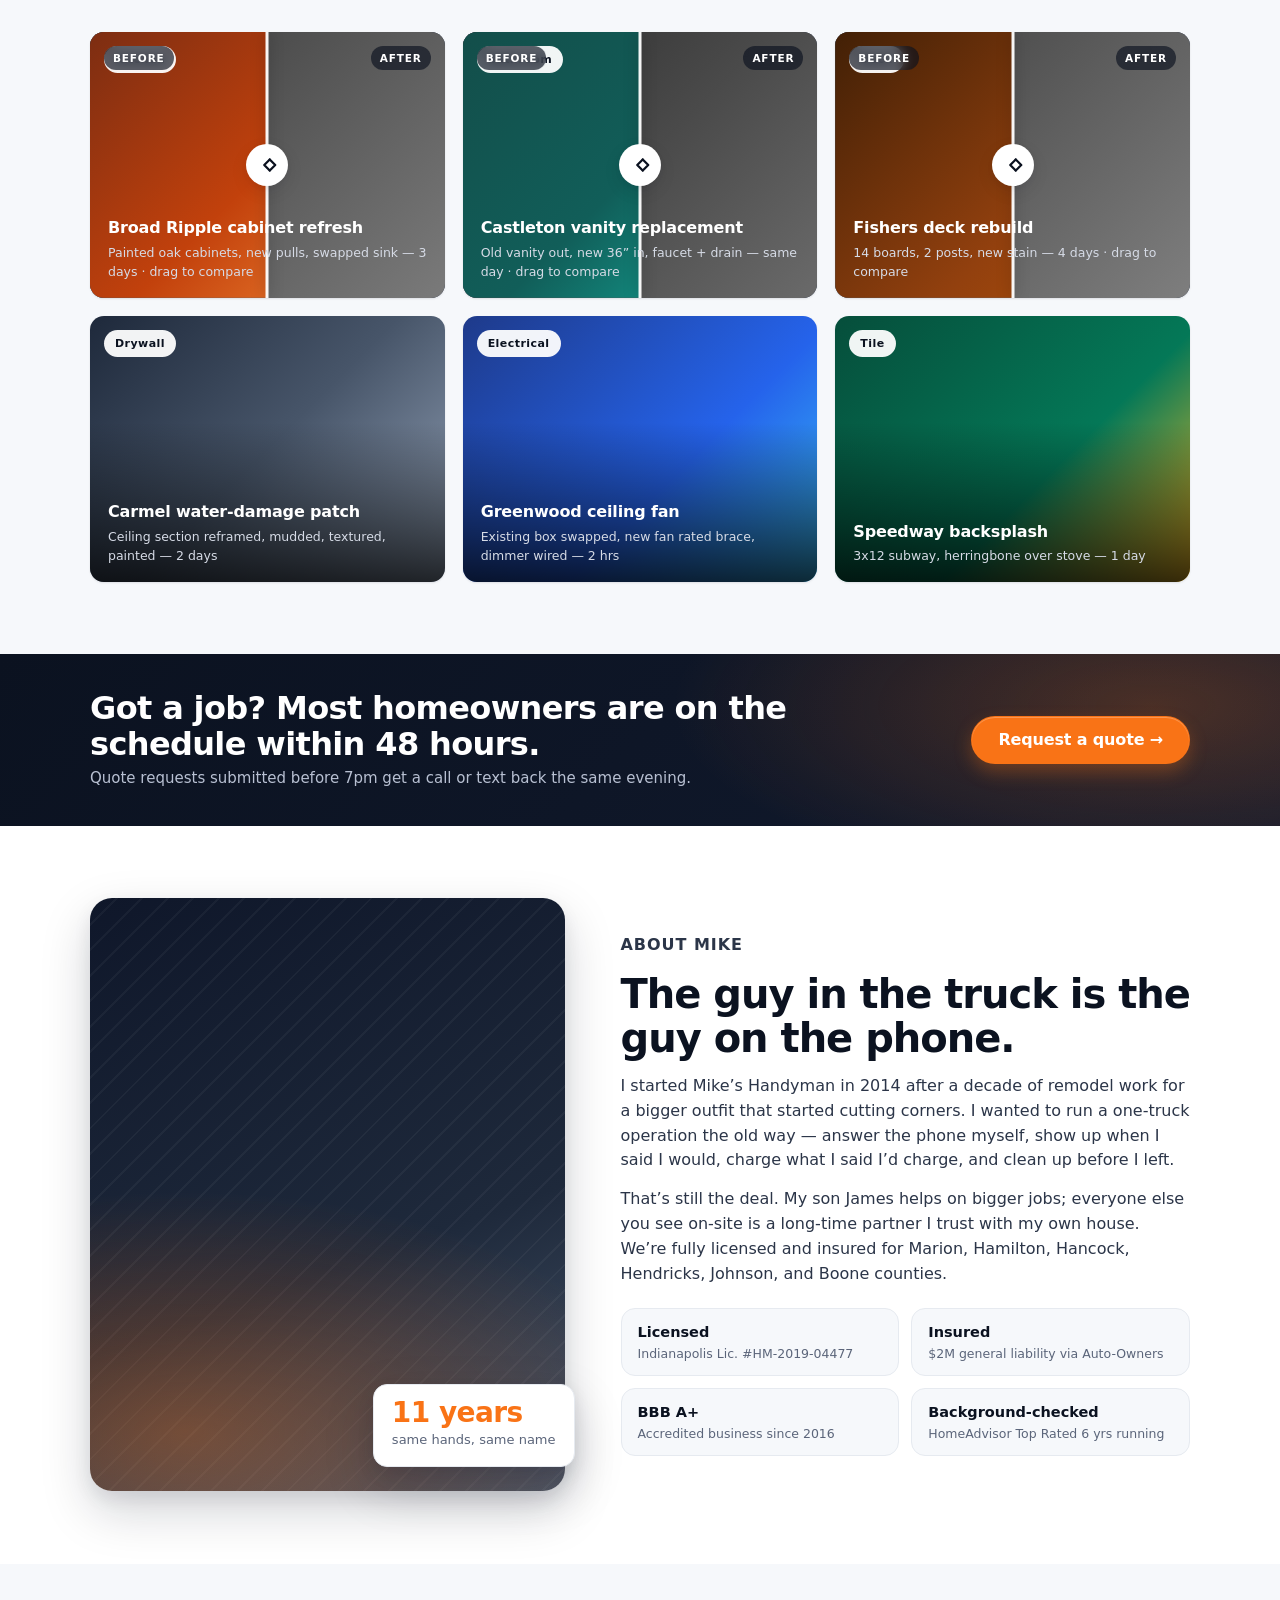
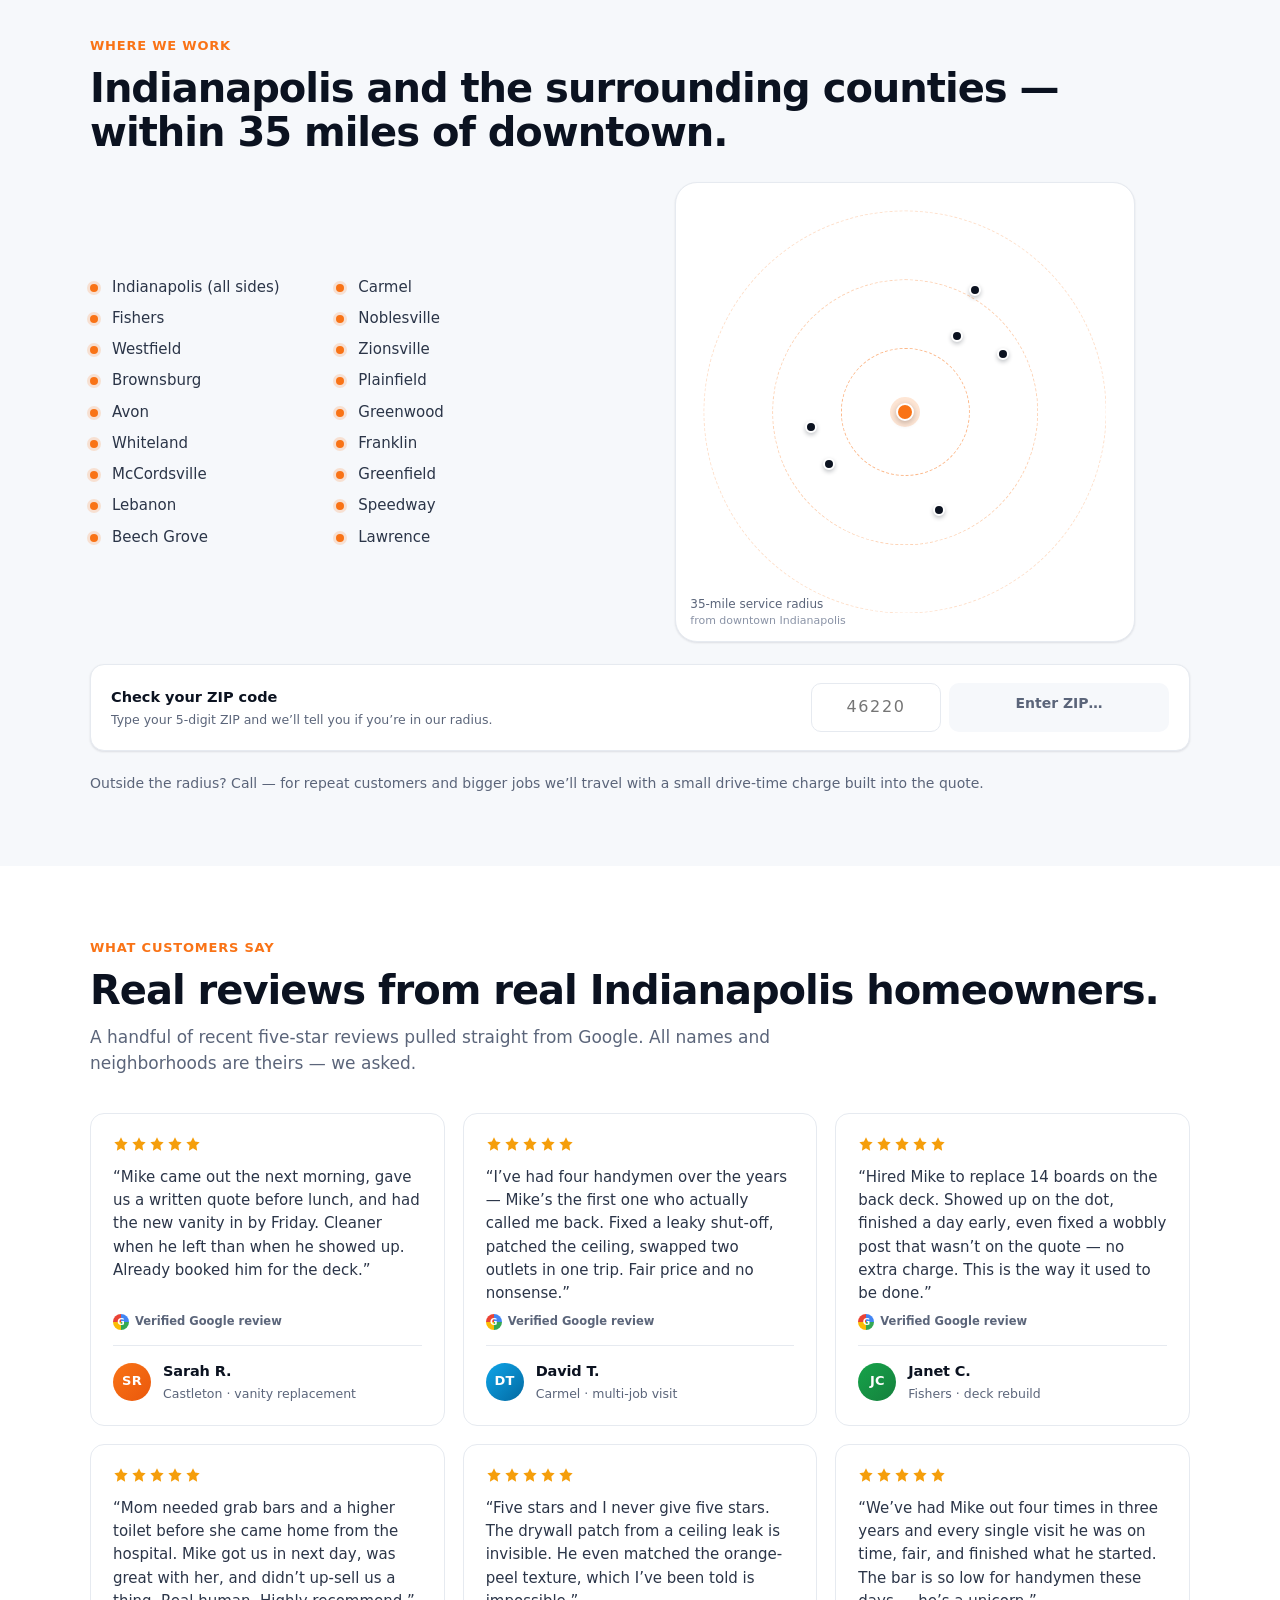
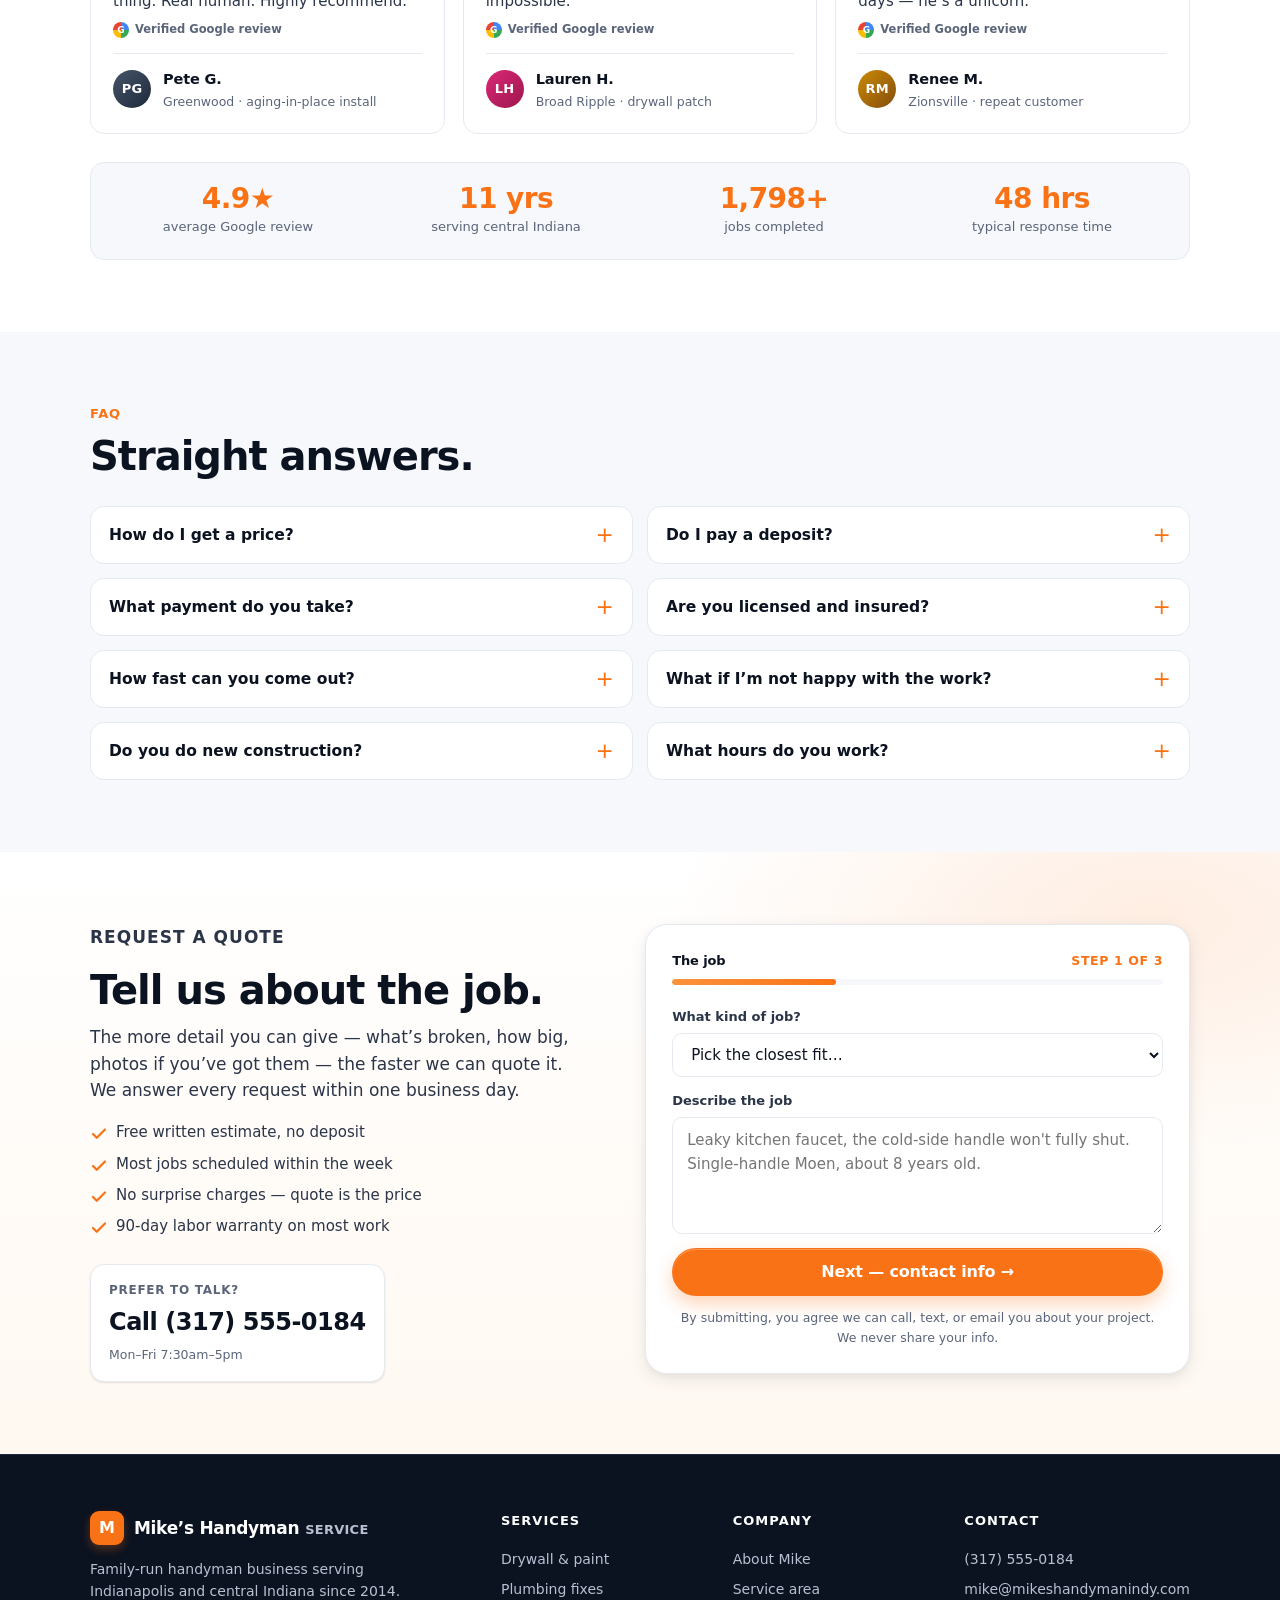
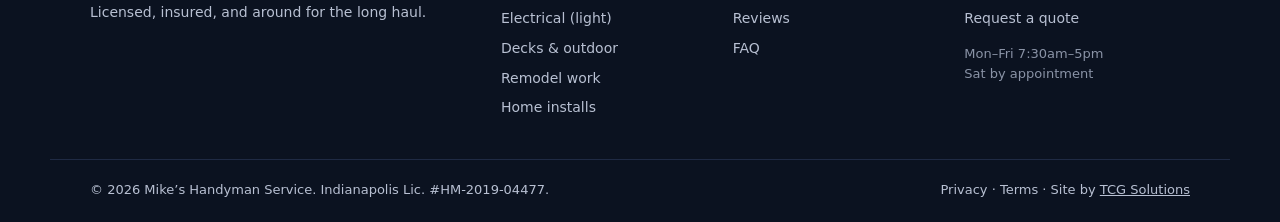
==== commit 12c9f208: "Wow round 3: lightbox, open-now status, deep-links, confetti, top btn   - "Open now / Closed" live s" ====
--- a/index.html
+++ b/index.html
@@ -139,9 +139,16 @@
   <div class="container hero-grid">
     <div class="hero-copy">
       <p class="eyebrow"><span class="dot"></span> Serving Indianapolis &amp; central Indiana since 2014</p>
-      <div class="live-ticker" id="live-ticker" aria-live="polite">
-        <span class="live-dot" aria-hidden="true"></span>
-        <span id="live-ticker-text">Just finished: Bathroom vanity swap &middot; Castleton &middot; 2 hrs ago</span>
+      <div style="display:flex;align-items:center;gap:10px;flex-wrap:wrap;margin-bottom:18px">
+        <span class="status-pill" id="status-pill" aria-live="polite">
+          <span class="status-dot" aria-hidden="true"></span>
+          <span id="status-text">Open now</span>
+          <span class="status-detail" id="status-detail">until 5pm</span>
+        </span>
+        <div class="live-ticker" id="live-ticker" aria-live="polite" style="margin-bottom:0">
+          <span class="live-dot" aria-hidden="true"></span>
+          <span id="live-ticker-text">Just finished: Bathroom vanity swap &middot; Castleton &middot; 2 hrs ago</span>
+        </div>
       </div>
       <h1>Honest work.<br/><span class="accent">Fair price.</span></h1>
       <p class="lede">
@@ -843,6 +850,24 @@
 
 </main>
 
+<div class="lightbox" id="lightbox" role="dialog" aria-modal="true" aria-labelledby="lightbox-title" hidden>
+  <div class="lightbox-frame" role="document">
+    <button type="button" class="lightbox-close" id="lightbox-close" aria-label="Close">
+      <svg viewBox="0 0 24 24" fill="none" stroke="currentColor" stroke-width="2.5" stroke-linecap="round" stroke-linejoin="round" aria-hidden="true"><line x1="18" y1="6" x2="6" y2="18"/><line x1="6" y1="6" x2="18" y2="18"/></svg>
+    </button>
+    <div class="lightbox-img" id="lightbox-img"></div>
+    <div class="lightbox-body">
+      <span class="lightbox-tag" id="lightbox-tag">Job</span>
+      <h3 id="lightbox-title">Job title</h3>
+      <p id="lightbox-desc">Job description</p>
+    </div>
+  </div>
+</div>
+
+<button type="button" class="to-top" id="to-top" aria-label="Back to top">
+  <svg viewBox="0 0 24 24" fill="none" stroke="currentColor" stroke-width="2.5" stroke-linecap="round" stroke-linejoin="round" aria-hidden="true"><line x1="12" y1="19" x2="12" y2="5"/><polyline points="5 12 12 5 19 12"/></svg>
+</button>
+
 <footer class="site-footer">
   <div class="container footer-grid">
     <div class="footer-brand">
--- a/styles.css
+++ b/styles.css
@@ -1107,6 +1107,120 @@
 .ms-error.is-shown { display: block; }
 [data-theme="dark"] .ms-error { background: rgba(220,38,38,0.18); color: #fca5a5; }
 
+/* ---------- Open / Closed status badge ---------- */
+.status-pill {
+  display: inline-flex; align-items: center; gap: 8px;
+  padding: 7px 12px 7px 10px;
+  border-radius: 999px;
+  font-size: 12.5px; font-weight: 700;
+  background: rgba(22,163,74,0.12); color: #15803d;
+  border: 1px solid rgba(22,163,74,0.22);
+  margin-right: 8px;
+  letter-spacing: 0;
+}
+.status-pill.is-closed { background: rgba(220,38,38,0.10); color: #b91c1c; border-color: rgba(220,38,38,0.22); }
+.status-dot {
+  width: 8px; height: 8px; border-radius: 50%;
+  background: currentColor;
+  position: relative;
+}
+.status-pill .status-dot::after {
+  content: ""; position: absolute; inset: -3px;
+  border-radius: 50%;
+  background: currentColor; opacity: 0.35;
+  animation: pulse 1.8s ease-out infinite;
+}
+.status-pill.is-closed .status-dot::after { animation: none; }
+.status-detail { font-weight: 500; opacity: 0.85; }
+[data-theme="dark"] .status-pill { background: rgba(22,163,74,0.18); color: #4ade80; border-color: rgba(22,163,74,0.32); }
+[data-theme="dark"] .status-pill.is-closed { background: rgba(220,38,38,0.18); color: #fca5a5; border-color: rgba(220,38,38,0.32); }
+
+/* ---------- Photo lightbox ---------- */
+.lightbox {
+  position: fixed; inset: 0;
+  background: rgba(11,18,32,0.85);
+  display: none;
+  align-items: center; justify-content: center;
+  z-index: 100;
+  padding: clamp(16px, 4vw, 40px);
+  cursor: zoom-out;
+  backdrop-filter: blur(10px);
+  -webkit-backdrop-filter: blur(10px);
+}
+.lightbox.is-open { display: flex; }
+.lightbox-frame {
+  max-width: 960px; width: 100%;
+  background: #fff;
+  border-radius: var(--r-lg);
+  overflow: hidden;
+  box-shadow: var(--shadow-lg);
+  cursor: default;
+  animation: lightboxIn .25s ease;
+  position: relative;
+}
+[data-theme="dark"] .lightbox-frame { background: var(--bg-soft); }
+@keyframes lightboxIn {
+  from { opacity: 0; transform: scale(0.96); }
+  to   { opacity: 1; transform: scale(1); }
+}
+.lightbox-img {
+  aspect-ratio: 16 / 10;
+  background-size: cover; background-position: center;
+}
+.lightbox-body { padding: 22px 28px 26px; }
+.lightbox-body h3 { margin: 0 0 6px; font-size: 20px; letter-spacing: -0.01em; }
+.lightbox-body p { margin: 0; color: var(--ink-3); font-size: 14.5px; }
+.lightbox-tag {
+  display: inline-block;
+  background: var(--brand-soft); color: var(--brand);
+  font-size: 11px; font-weight: 700; letter-spacing: 0.08em; text-transform: uppercase;
+  padding: 4px 10px; border-radius: 999px;
+  margin-bottom: 10px;
+}
+.lightbox-close {
+  position: absolute; top: 12px; right: 12px;
+  width: 36px; height: 36px;
+  background: rgba(255,255,255,0.92); color: var(--ink);
+  border: 0; border-radius: 50%;
+  display: grid; place-items: center;
+  cursor: pointer;
+  box-shadow: var(--shadow-md);
+  z-index: 2;
+}
+.lightbox-close:hover { background: #fff; }
+.lightbox-close svg { width: 18px; height: 18px; }
+.gallery-tile:not(.is-slider) { cursor: zoom-in; }
+
+/* ---------- Back-to-top ---------- */
+.to-top {
+  position: fixed; left: 16px; bottom: 16px;
+  width: 44px; height: 44px;
+  background: var(--ink); color: #fff;
+  border: 0; border-radius: 50%;
+  display: grid; place-items: center;
+  cursor: pointer;
+  box-shadow: var(--shadow-lg);
+  z-index: 60;
+  opacity: 0; transform: translateY(8px);
+  transition: opacity .2s ease, transform .2s ease, background .15s ease;
+  pointer-events: none;
+}
+.to-top.is-visible { opacity: 1; transform: none; pointer-events: auto; }
+.to-top:hover { background: var(--brand); }
+.to-top svg { width: 20px; height: 20px; }
+[data-theme="dark"] .to-top { background: var(--brand); }
+[data-theme="dark"] .to-top:hover { background: var(--brand-dark); }
+@media (max-width: 720px) {
+  .to-top { left: 12px; bottom: 12px; width: 40px; height: 40px; }
+}
+
+/* ---------- Confetti (thanks page) ---------- */
+.confetti-canvas {
+  position: fixed; inset: 0;
+  pointer-events: none;
+  z-index: 90;
+}
+
 /* ---------- Reveal-on-scroll ---------- */
 .reveal {
   opacity: 0;
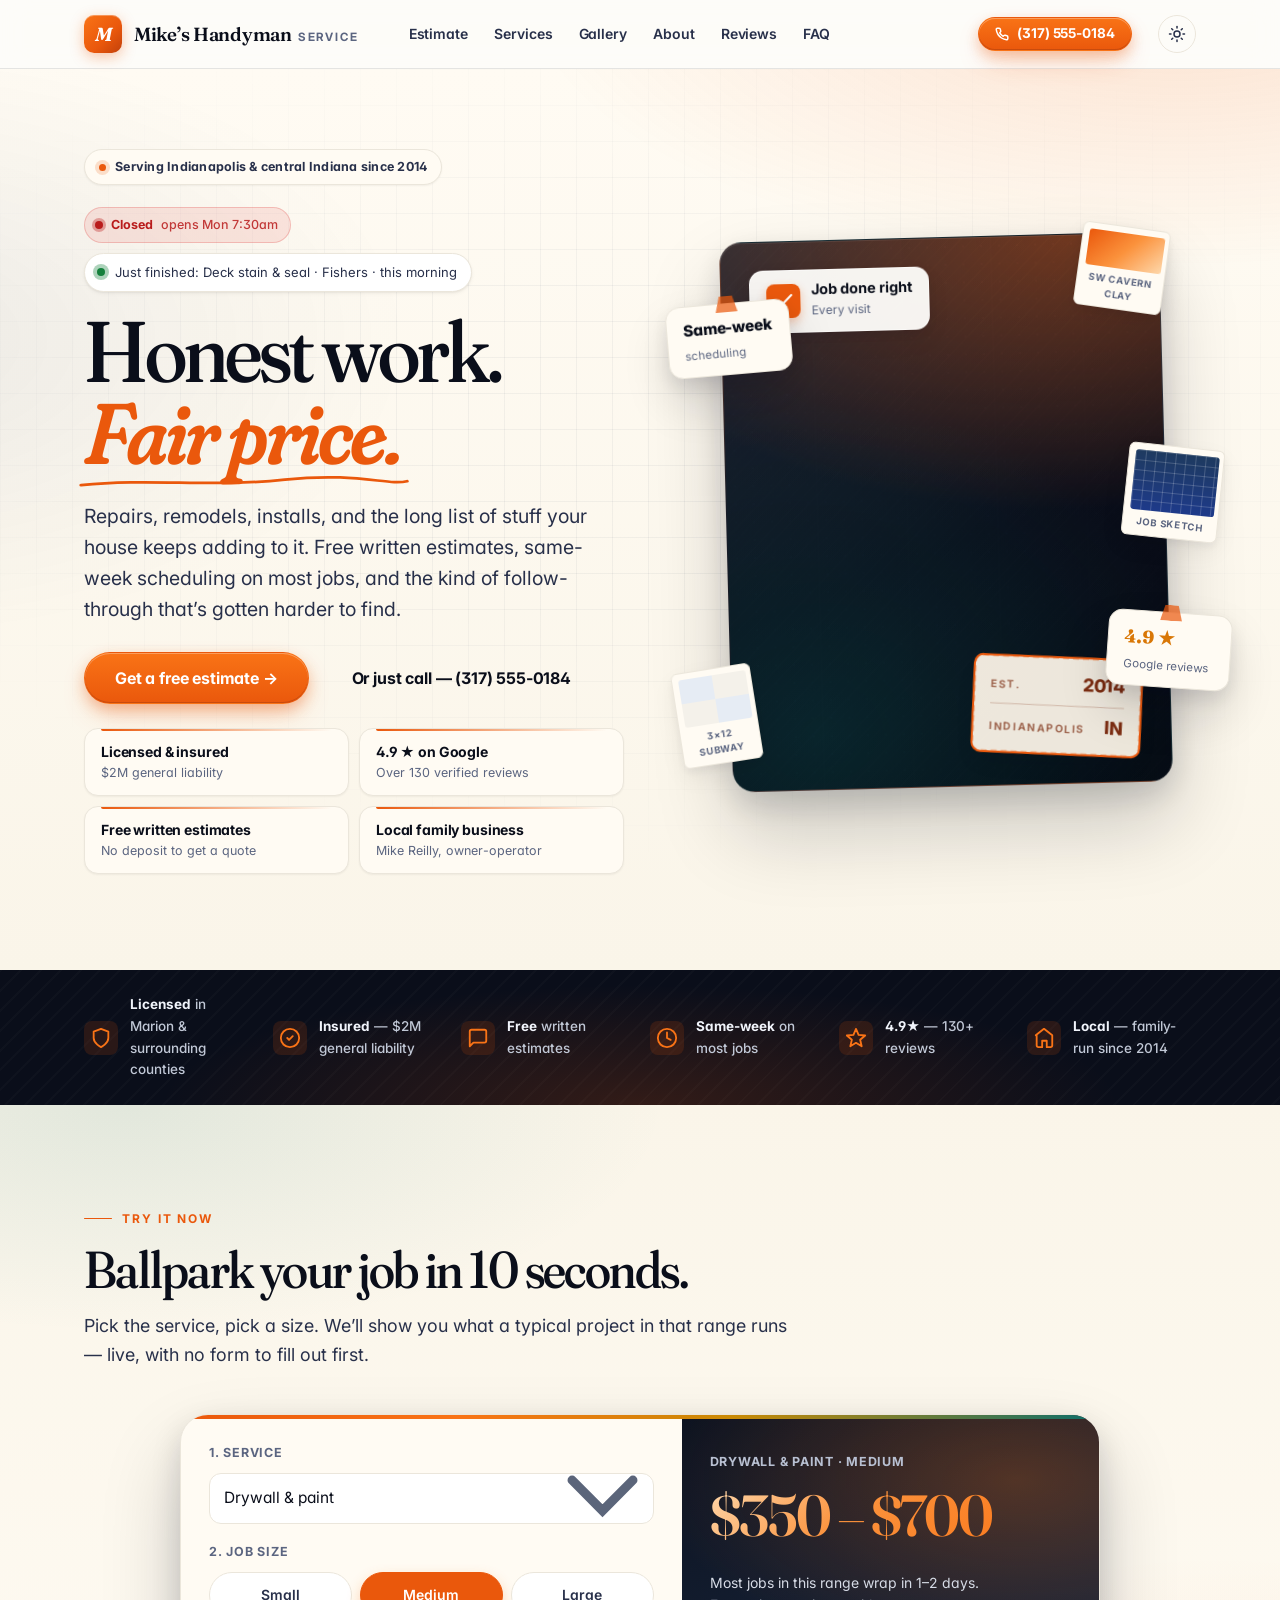
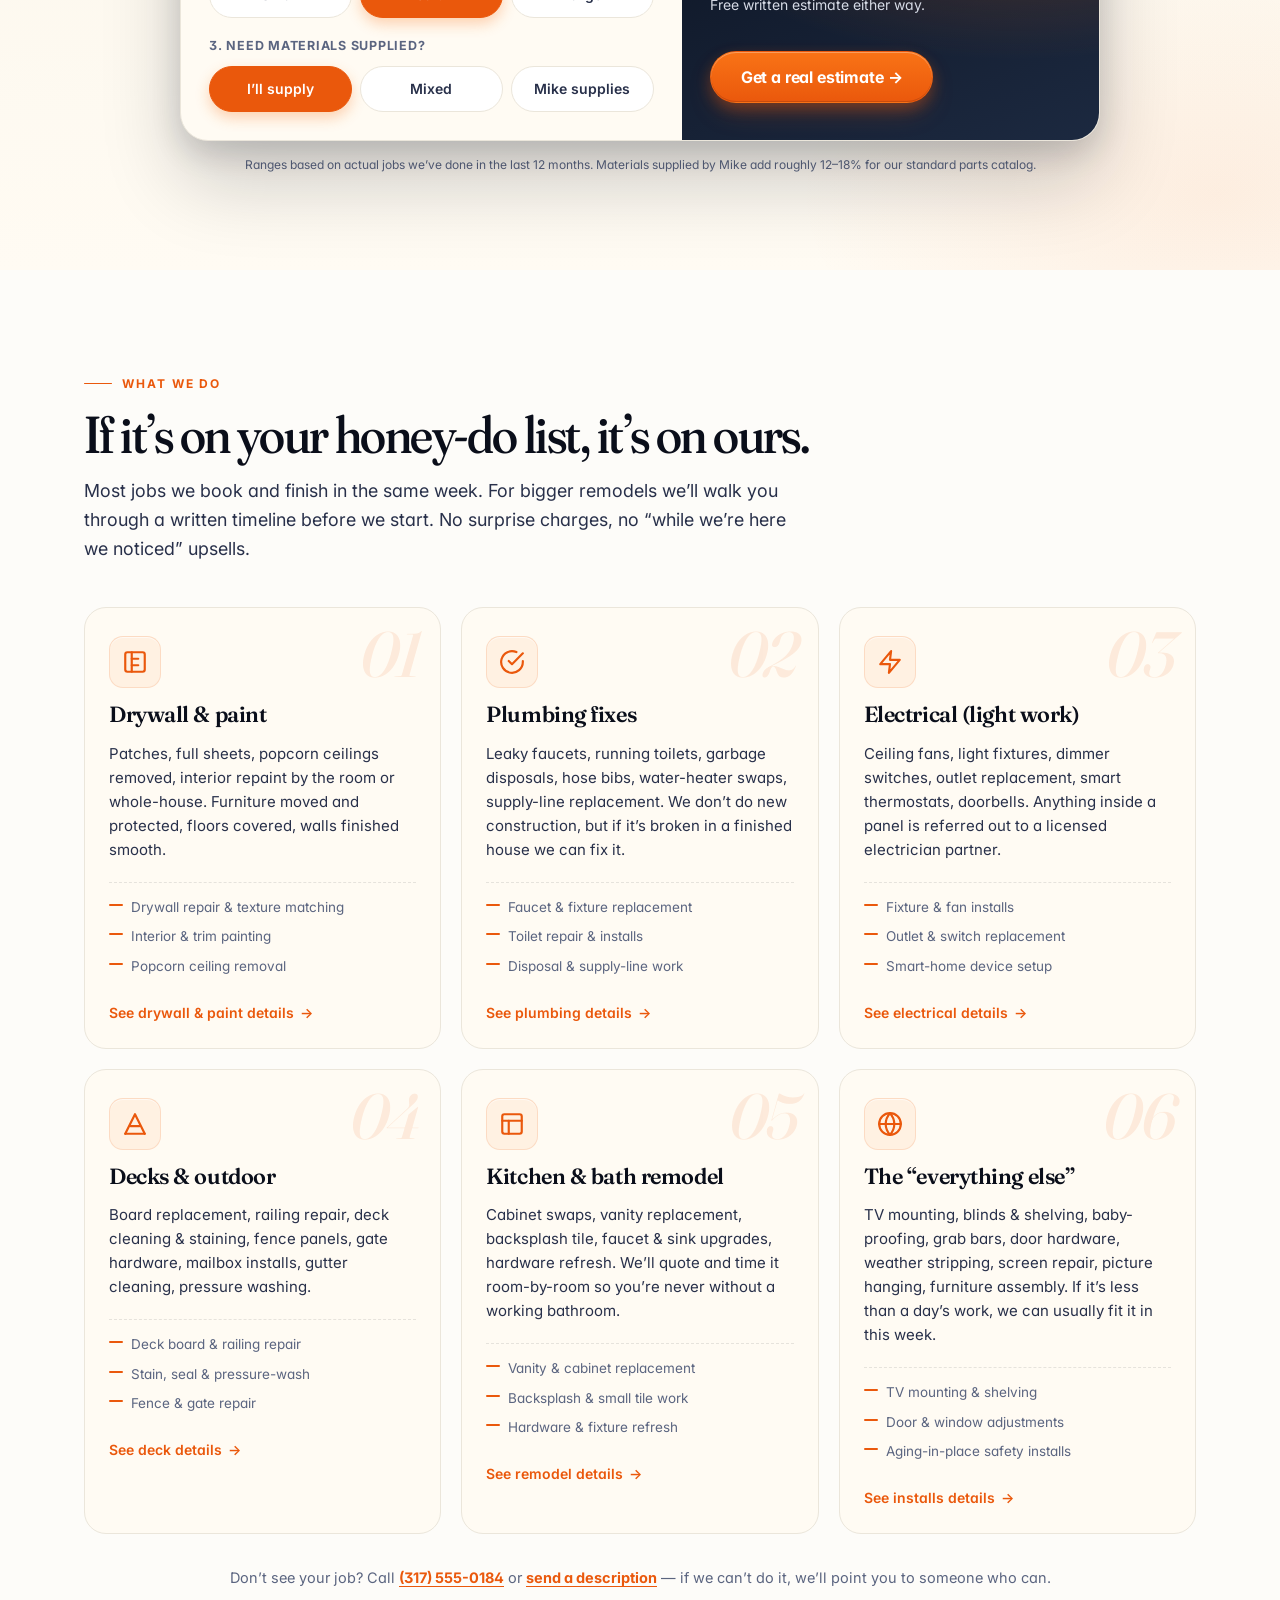
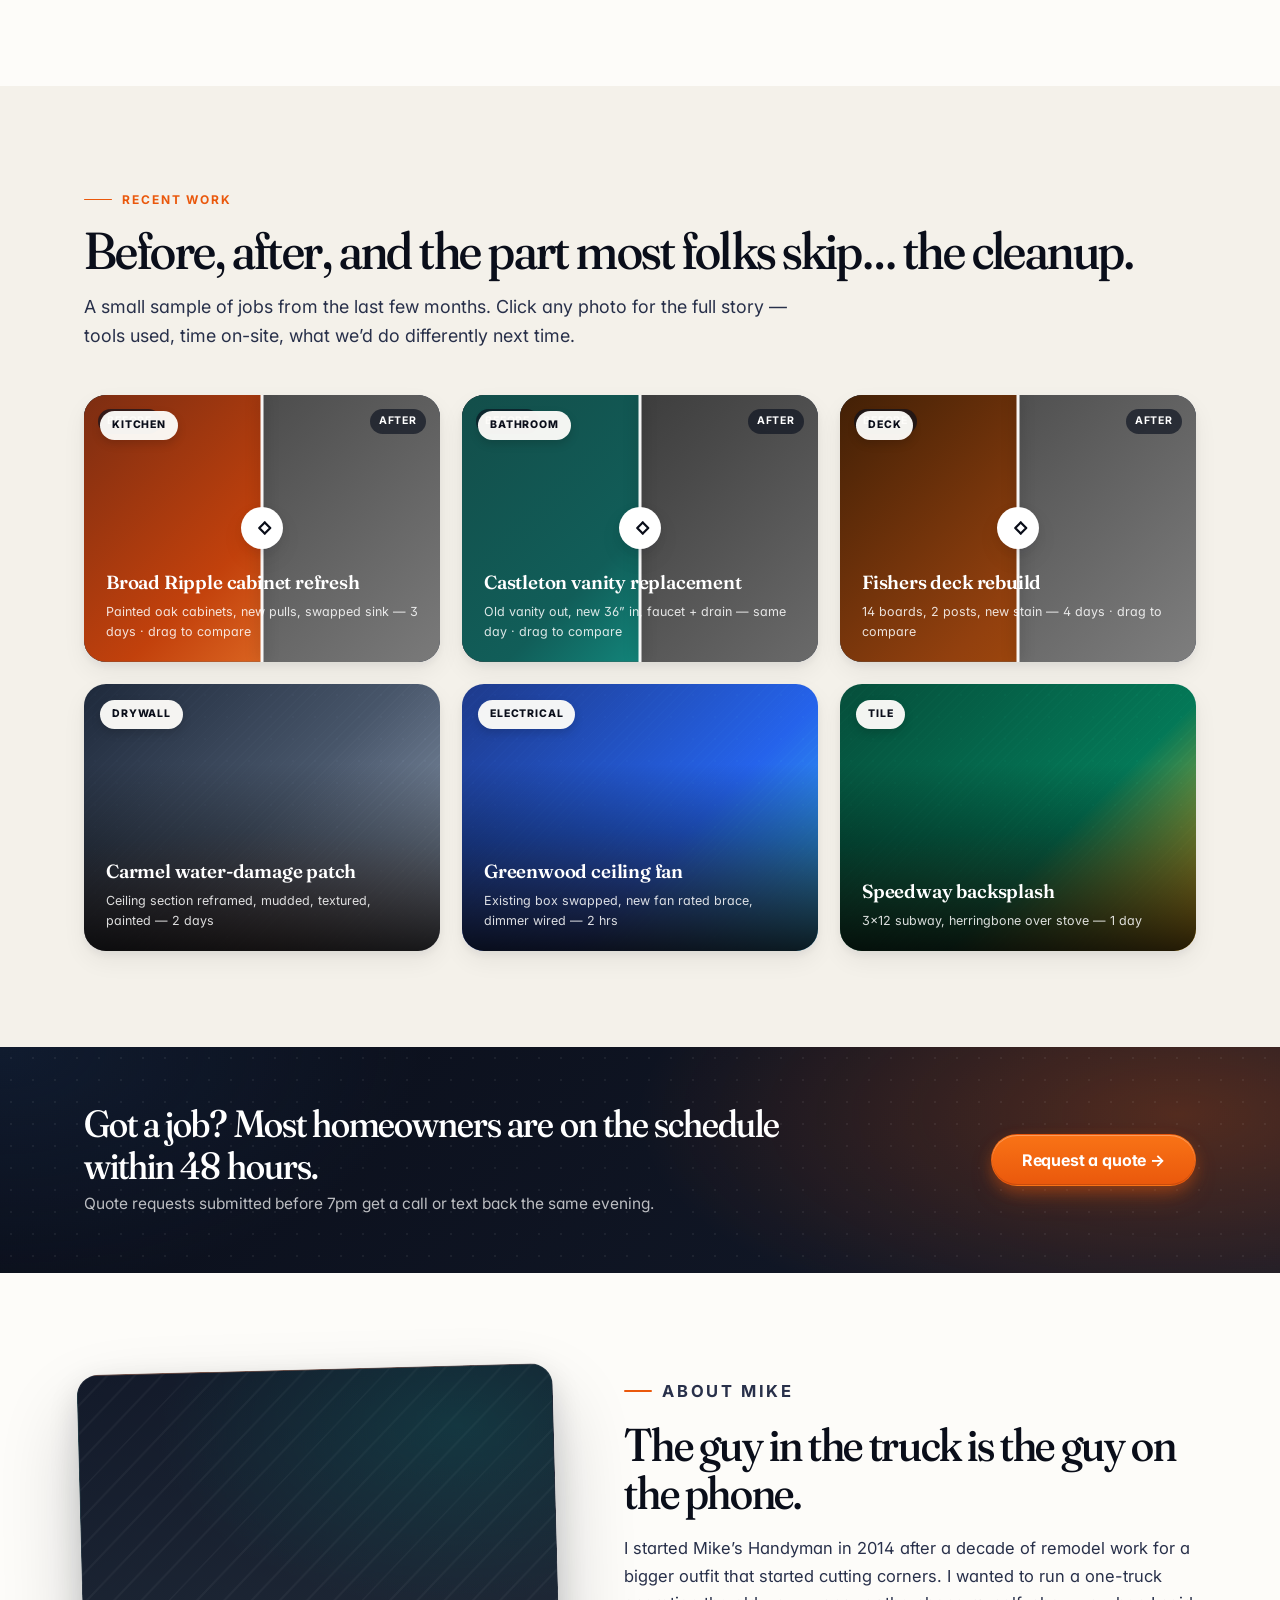
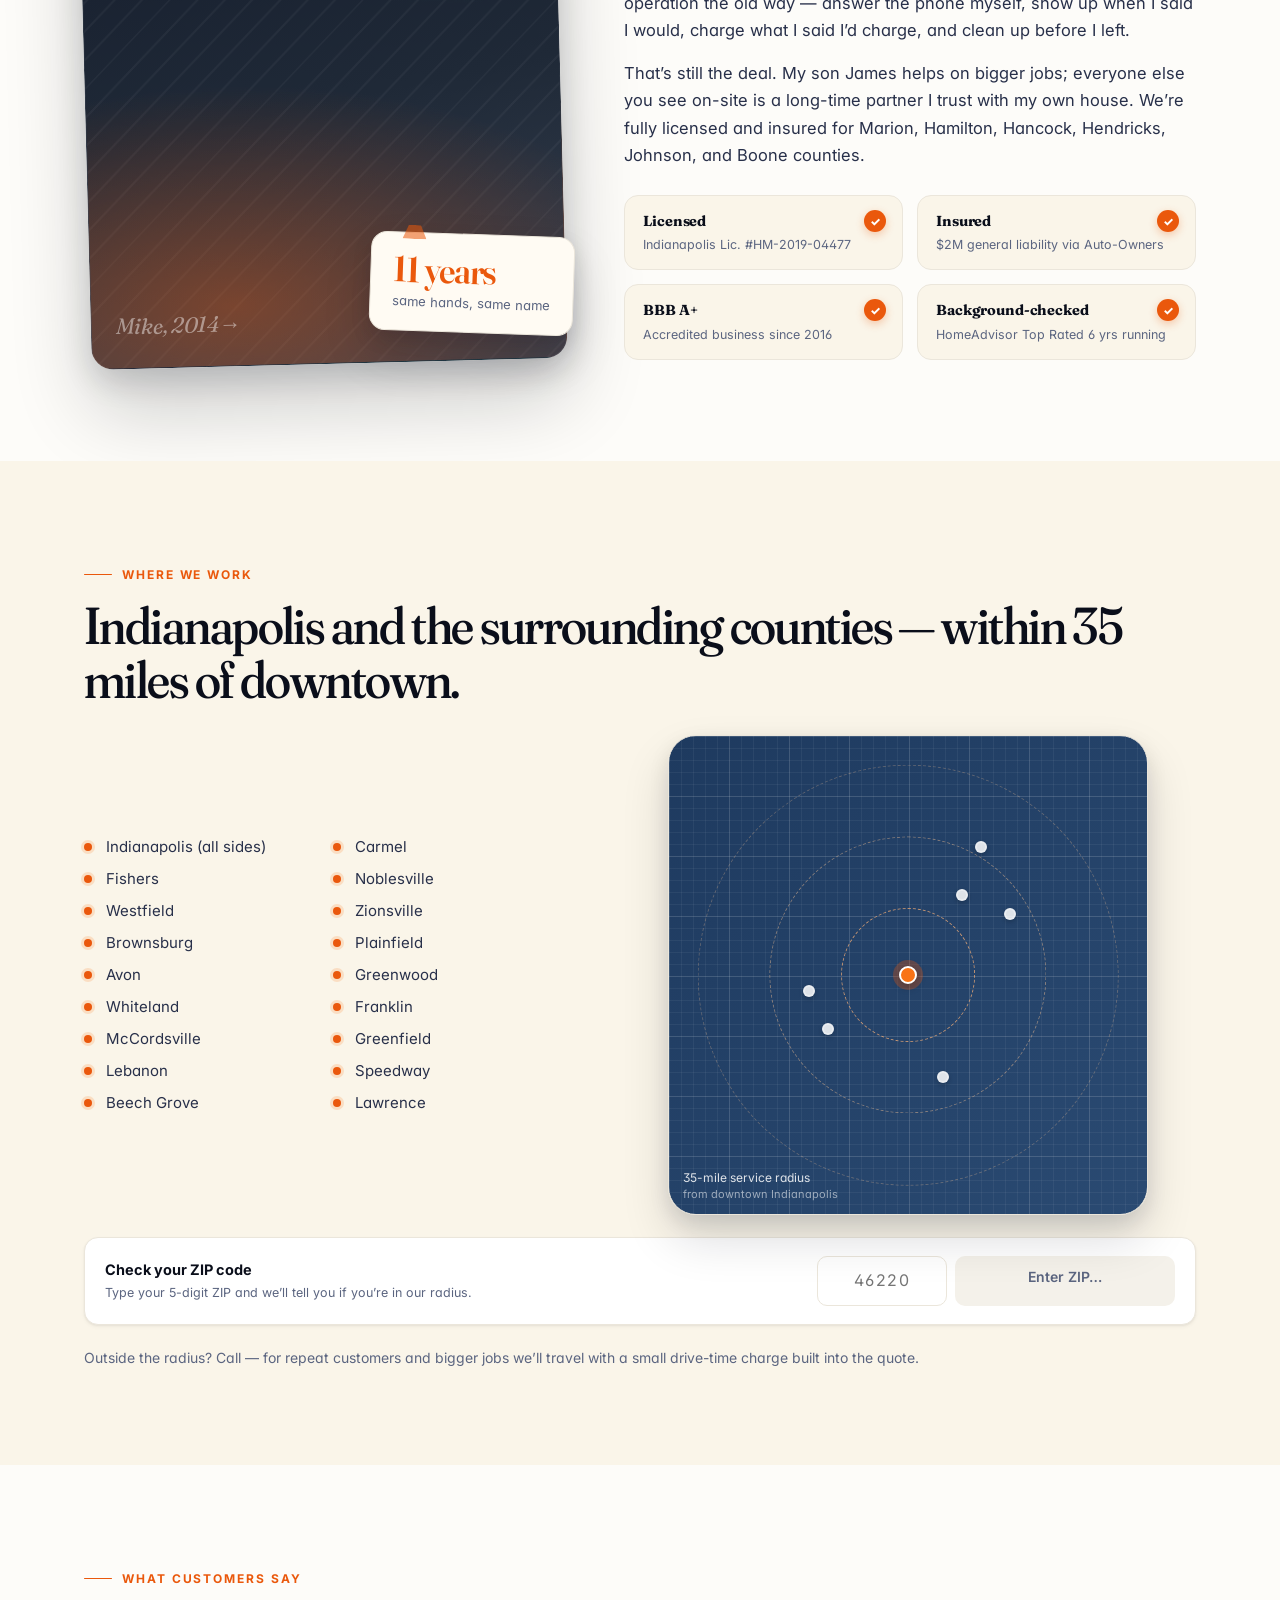
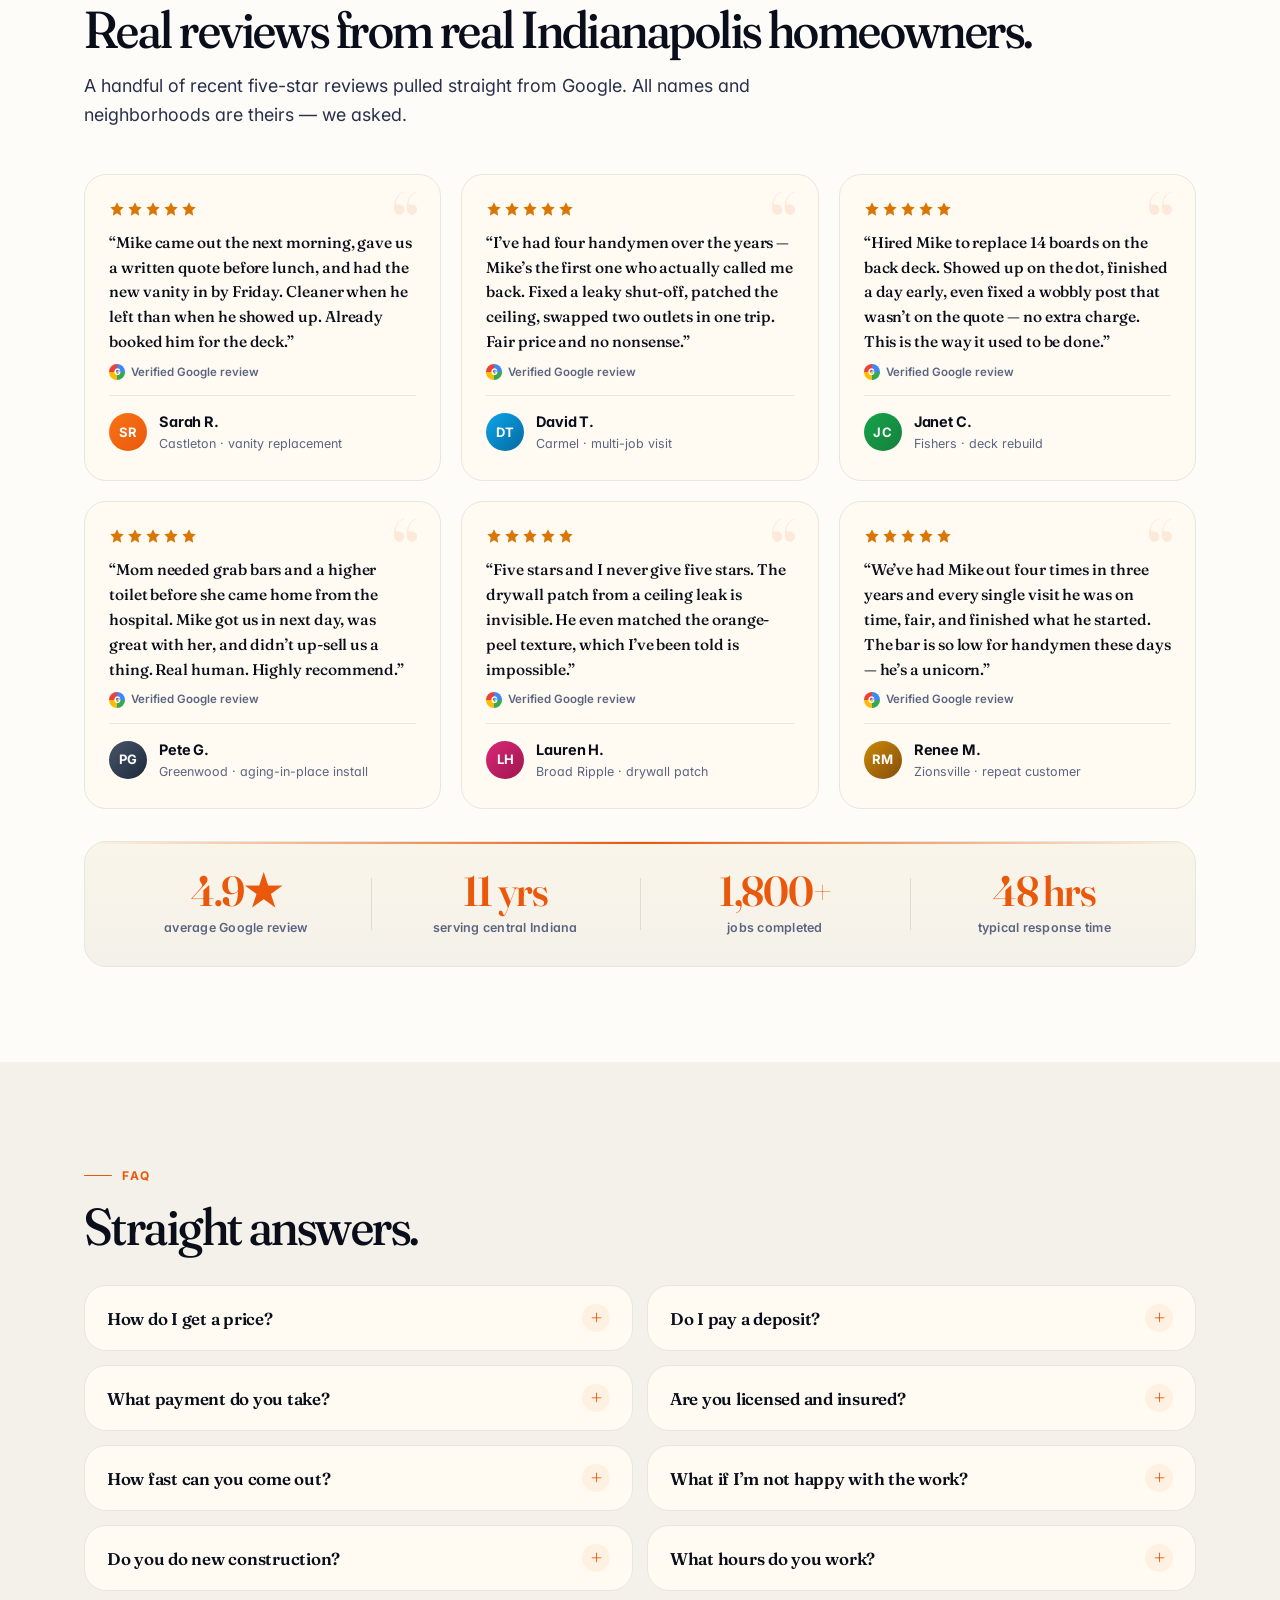
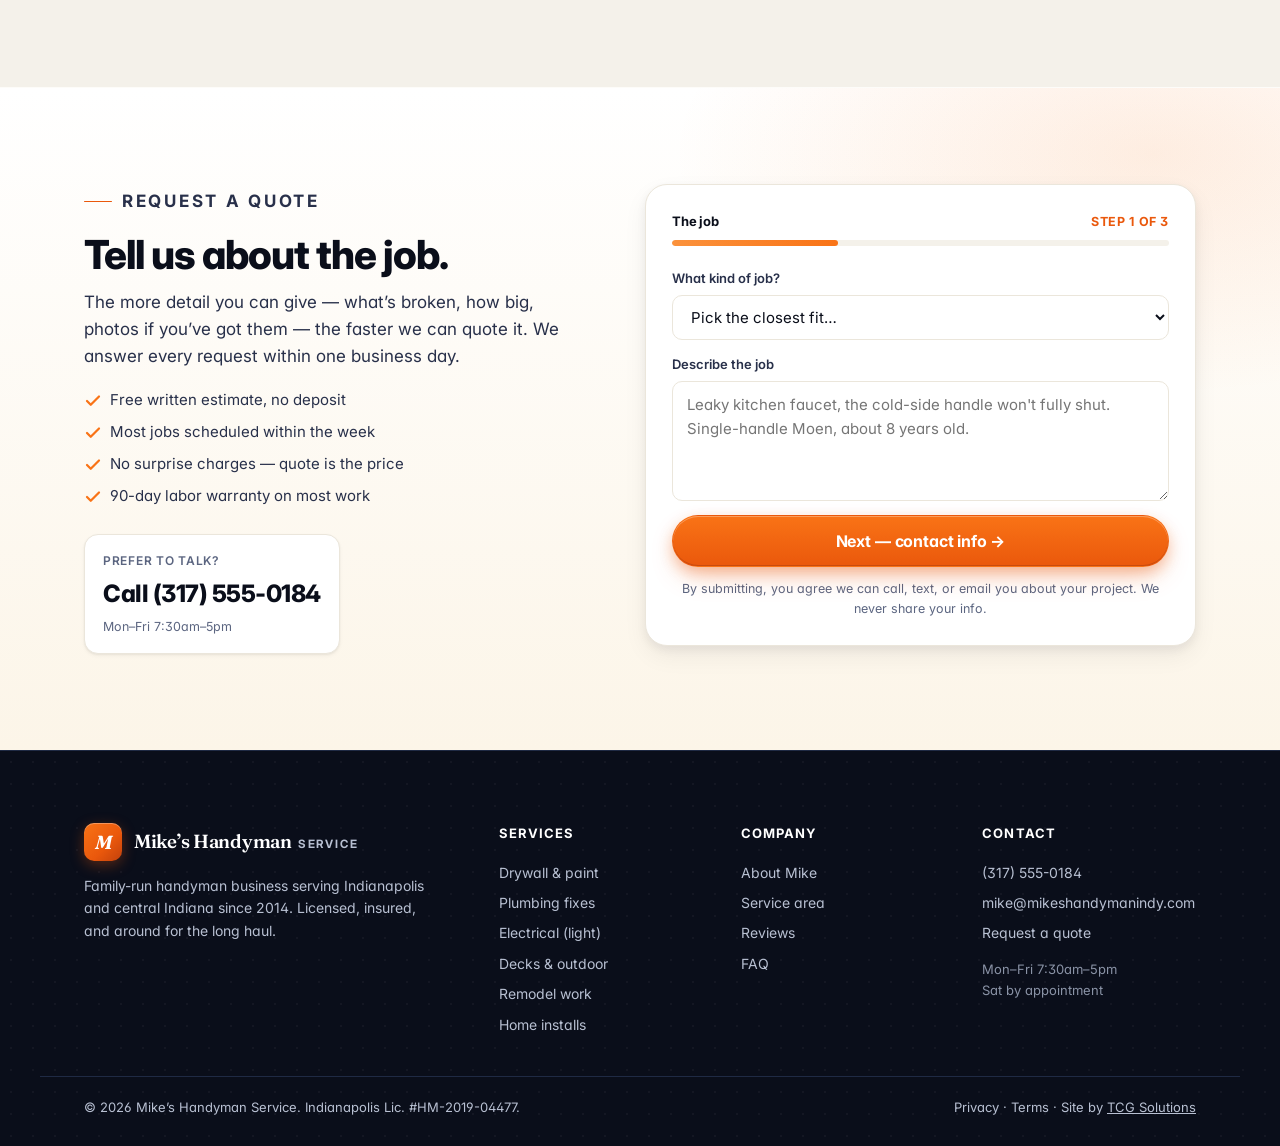
==== commit 5c5dfad0: "Complete visual upgrade: premium typography + craftsman design system Real frontend redesign, not su" ====
--- a/index.html
+++ b/index.html
@@ -23,6 +23,9 @@
 <meta name="apple-mobile-web-app-status-bar-style" content="black-translucent" />
 <meta name="apple-mobile-web-app-title" content="Mike's Handyman" />
 <link rel="apple-touch-icon" href="/icon-192.svg" />
+<link rel="preconnect" href="https://fonts.googleapis.com" />
+<link rel="preconnect" href="https://fonts.gstatic.com" crossorigin />
+<link rel="stylesheet" href="https://fonts.googleapis.com/css2?family=Inter:wght@400;500;600;700;800;900&family=Fraunces:opsz,wght@9..144,500;9..144,700;9..144,900&display=swap" />
 <link rel="stylesheet" href="styles.css" />
 <script type="application/ld+json">
 {
@@ -206,6 +209,18 @@
         <strong>4.9 &#9733;</strong>
         <span>Google reviews</span>
       </div>
+      <div class="shop-chip chip-paint" aria-hidden="true">
+        <span class="chip-swatch"></span>
+        <span class="chip-label">SW Cavern Clay</span>
+      </div>
+      <div class="shop-chip chip-tile" aria-hidden="true">
+        <span class="chip-swatch"></span>
+        <span class="chip-label">3&times;12 subway</span>
+      </div>
+      <div class="shop-chip chip-bp" aria-hidden="true">
+        <span class="chip-swatch"></span>
+        <span class="chip-label">Job sketch</span>
+      </div>
     </div>
   </div>
 </section>
--- a/styles.css
+++ b/styles.css
@@ -1,40 +1,56 @@
 :root {
-  --bg: #ffffff;
-  --bg-soft: #f6f8fb;
-  --bg-warm: #fff8f1;
-  --bg-dark: #0b1220;
-  --bg-dark-soft: #111a2e;
-  --ink: #0b1220;
-  --ink-2: #2b3548;
-  --ink-3: #5b657a;
-  --muted: #8a93a6;
-  --line: #e6eaf0;
+  --bg: #fdfcf9;
+  --bg-soft: #f4f1ea;
+  --bg-warm: #fcf5e8;
+  --bg-cream: #faf5e9;
+  --bg-paper: #fffbf3;
+  --bg-dark: #0a0e1a;
+  --bg-dark-soft: #131a2a;
+  --ink: #0a0e1a;
+  --ink-2: #28304a;
+  --ink-3: #5b6580;
+  --muted: #8e95a8;
+  --line: #ebe6db;
+  --line-soft: #f0ece2;
   --line-dark: #1f2a44;
-  --brand: #f97316;
-  --brand-dark: #ea580c;
-  --brand-soft: #fff3e8;
-  --accent: #38bdf8;
-  --ok: #16a34a;
-  --star: #f59e0b;
-  --shadow-sm: 0 1px 2px rgba(11, 18, 32, 0.06), 0 1px 3px rgba(11, 18, 32, 0.05);
-  --shadow-md: 0 6px 18px rgba(11, 18, 32, 0.08), 0 2px 6px rgba(11, 18, 32, 0.04);
-  --shadow-lg: 0 20px 50px rgba(11, 18, 32, 0.18), 0 8px 18px rgba(11, 18, 32, 0.08);
+  --brand: #ea580c;
+  --brand-bright: #f97316;
+  --brand-dark: #c2410c;
+  --brand-deep: #7c2d12;
+  --brand-soft: #fff1e2;
+  --blueprint: #1e3a5f;
+  --blueprint-soft: #e6ecf4;
+  --teal: #0d6e6a;
+  --gold: #ca8a04;
+  --accent: #0ea5e9;
+  --ok: #15803d;
+  --star: #d97706;
+  --rule: rgba(10,14,26,0.10);
+  --shadow-xs: 0 1px 2px rgba(10,14,26,0.05);
+  --shadow-sm: 0 1px 2px rgba(10,14,26,0.05), 0 2px 4px rgba(10,14,26,0.04);
+  --shadow-md: 0 4px 10px rgba(10,14,26,0.06), 0 10px 24px rgba(10,14,26,0.06);
+  --shadow-lg: 0 8px 20px rgba(10,14,26,0.10), 0 24px 48px rgba(10,14,26,0.14);
+  --shadow-xl: 0 12px 30px rgba(10,14,26,0.14), 0 40px 80px rgba(10,14,26,0.20);
+  --shadow-stamp: 0 1px 0 rgba(10,14,26,0.05), 0 12px 24px -10px rgba(10,14,26,0.20);
   --r-sm: 8px;
   --r-md: 14px;
   --r-lg: 22px;
   --r-xl: 28px;
-  --max: 1180px;
-  --pad: clamp(20px, 4vw, 40px);
+  --max: 1200px;
+  --pad: clamp(20px, 4vw, 44px);
+  --font-sans: "Inter", ui-sans-serif, system-ui, -apple-system, "Segoe UI", Roboto, "Helvetica Neue", Arial, sans-serif;
+  --font-display: "Fraunces", "Iowan Old Style", "Palatino", Georgia, "Times New Roman", serif;
 }
 
 * { box-sizing: border-box; }
 html { scroll-behavior: smooth; -webkit-text-size-adjust: 100%; }
 body {
   margin: 0;
-  font-family: ui-sans-serif, system-ui, -apple-system, "Segoe UI", Roboto, "Helvetica Neue", Arial, sans-serif;
+  font-family: var(--font-sans);
+  font-feature-settings: "ss01", "cv11";
   color: var(--ink);
   background: var(--bg);
-  line-height: 1.55;
+  line-height: 1.6;
   -webkit-font-smoothing: antialiased;
   text-rendering: optimizeLegibility;
 }
@@ -47,301 +63,595 @@
 /* ---------- Buttons ---------- */
 .btn {
   display: inline-flex; align-items: center; justify-content: center;
-  gap: 8px; padding: 12px 20px;
+  gap: 8px;
+  padding: 13px 22px;
   border-radius: 999px;
-  font-weight: 600; font-size: 15px; line-height: 1; letter-spacing: -0.01em;
+  font-family: var(--font-sans);
+  font-weight: 700;
+  font-size: 14.5px;
+  line-height: 1;
+  letter-spacing: -0.005em;
   border: 1.5px solid transparent;
   cursor: pointer;
-  transition: transform .12s ease, background .15s ease, border-color .15s ease, box-shadow .15s ease, color .15s ease;
+  text-decoration: none;
   white-space: nowrap;
-}
-.btn:active { transform: translateY(1px); }
-.btn-sm { padding: 9px 16px; font-size: 14px; }
-.btn-lg { padding: 15px 26px; font-size: 16px; }
+  transition: transform .15s cubic-bezier(0.34, 1.56, 0.64, 1), background .18s ease, border-color .18s ease, box-shadow .18s ease, color .18s ease;
+  position: relative;
+  overflow: hidden;
+}
+.btn:active { transform: translateY(1px) scale(0.99); }
+.btn-sm { padding: 9px 16px; font-size: 13.5px; }
+.btn-lg { padding: 17px 30px; font-size: 16px; letter-spacing: -0.01em; }
 .btn-block { display: flex; width: 100%; }
 .btn-primary {
-  background: var(--brand); color: #fff;
-  box-shadow: 0 8px 18px rgba(249, 115, 22, 0.30), inset 0 1px 0 rgba(255,255,255,0.25);
-}
-.btn-primary:hover { background: var(--brand-dark); }
-.btn-outline { background: #fff; color: var(--ink); border-color: var(--line); }
-.btn-outline:hover { border-color: var(--ink); }
+  background: linear-gradient(180deg, var(--brand-bright) 0%, var(--brand) 100%);
+  color: #fff;
+  box-shadow:
+    0 1px 0 rgba(255,255,255,0.30) inset,
+    0 -1px 0 rgba(124,45,18,0.30) inset,
+    0 6px 14px rgba(234,88,12,0.30),
+    0 12px 30px -8px rgba(234,88,12,0.32);
+}
+.btn-primary:hover {
+  background: linear-gradient(180deg, var(--brand) 0%, var(--brand-dark) 100%);
+  transform: translateY(-1px);
+  box-shadow:
+    0 1px 0 rgba(255,255,255,0.30) inset,
+    0 -1px 0 rgba(124,45,18,0.30) inset,
+    0 10px 24px rgba(234,88,12,0.36),
+    0 18px 40px -10px rgba(234,88,12,0.36);
+}
+.btn-outline {
+  background: var(--bg-paper);
+  color: var(--ink);
+  border-color: var(--line);
+  box-shadow: var(--shadow-xs);
+}
+.btn-outline:hover { border-color: var(--ink); transform: translateY(-1px); box-shadow: var(--shadow-sm); }
 .btn-ghost { background: transparent; color: var(--ink); border-color: transparent; }
 .btn-ghost:hover { background: var(--bg-soft); }
 
 /* ---------- Header ---------- */
 .site-header {
   position: sticky; top: 0; z-index: 50;
-  background: rgba(255,255,255,0.92);
-  backdrop-filter: saturate(160%) blur(10px);
-  border-bottom: 1px solid var(--line);
-}
-.header-row { display: flex; align-items: center; gap: 18px; height: 64px; }
-.brand { display: inline-flex; align-items: center; gap: 10px; font-weight: 800; letter-spacing: -0.02em; }
+  background: rgba(253,252,249,0.88);
+  backdrop-filter: saturate(180%) blur(14px);
+  -webkit-backdrop-filter: saturate(180%) blur(14px);
+  border-bottom: 1px solid var(--rule);
+}
+.header-row { display: flex; align-items: center; gap: 18px; height: 68px; }
+.brand { display: inline-flex; align-items: center; gap: 12px; font-weight: 800; letter-spacing: -0.02em; text-decoration: none; }
 .brand-mark {
   display: inline-grid; place-items: center;
-  width: 34px; height: 34px; border-radius: 9px;
-  background: var(--brand); color: #fff;
-  font-size: 16px; font-weight: 800; letter-spacing: 0;
-  box-shadow: 0 4px 10px rgba(249,115,22,0.30);
-}
-.brand-text { font-size: 17px; line-height: 1.1; display: inline-flex; align-items: baseline; gap: 6px; }
-.brand-tail { color: var(--ink-3); font-weight: 600; font-size: 13px; letter-spacing: 0.02em; text-transform: uppercase; }
-.nav-primary { display: flex; gap: 22px; margin-left: 24px; }
-.nav-primary a { color: var(--ink-2); font-weight: 500; font-size: 14px; }
+  width: 38px; height: 38px; border-radius: 10px;
+  background: linear-gradient(135deg, var(--brand-bright) 0%, var(--brand) 60%, var(--brand-dark) 100%);
+  color: #fff;
+  font-family: var(--font-display);
+  font-size: 19px; font-weight: 700; font-style: italic;
+  font-variation-settings: "opsz" 36;
+  letter-spacing: -0.02em;
+  box-shadow: 0 4px 14px rgba(234,88,12,0.34), inset 0 1px 0 rgba(255,255,255,0.30);
+}
+.brand-text {
+  font-family: var(--font-display);
+  font-size: 19px;
+  font-weight: 600;
+  font-variation-settings: "opsz" 36;
+  line-height: 1.1;
+  display: inline-flex; align-items: baseline; gap: 6px;
+  letter-spacing: -0.015em;
+}
+.brand-tail {
+  font-family: var(--font-sans);
+  color: var(--ink-3);
+  font-weight: 700;
+  font-size: 11.5px;
+  letter-spacing: 0.16em;
+  text-transform: uppercase;
+}
+.nav-primary { display: flex; gap: 26px; margin-left: 32px; }
+.nav-primary a {
+  color: var(--ink-2);
+  font-weight: 600;
+  font-size: 14px;
+  letter-spacing: -0.005em;
+  position: relative;
+  padding: 4px 0;
+  text-decoration: none;
+}
+.nav-primary a::after {
+  content: ""; position: absolute; left: 0; right: 0; bottom: -2px;
+  height: 2px; background: var(--brand);
+  transform: scaleX(0); transform-origin: left;
+  transition: transform .25s ease;
+  border-radius: 1px;
+}
 .nav-primary a:hover { color: var(--ink); }
+.nav-primary a:hover::after { transform: scaleX(1); }
 .header-cta { margin-left: auto; }
 @media (max-width: 860px) { .nav-primary { display: none; } .brand-tail { display: none; } }
-@media (max-width: 440px) { .header-cta span, .header-cta { font-size: 13px; padding: 8px 12px; } }
+@media (max-width: 440px) { .header-cta { font-size: 13px; padding: 8px 12px; } }
 
 /* ---------- Hero ---------- */
 .hero {
   position: relative;
   background:
-    radial-gradient(1100px 480px at 90% -10%, rgba(249,115,22,0.12), transparent 60%),
-    radial-gradient(900px 500px at -10% 30%, rgba(56,189,248,0.10), transparent 60%),
-    linear-gradient(180deg, #fff 0%, var(--bg-soft) 100%);
-  padding: 64px 0 80px;
+    radial-gradient(1100px 480px at 92% -10%, rgba(234,88,12,0.16), transparent 60%),
+    radial-gradient(900px 500px at -10% 30%, rgba(30,58,95,0.08), transparent 60%),
+    linear-gradient(180deg, var(--bg-paper) 0%, var(--bg-cream) 100%);
+  padding: 80px 0 96px;
   overflow: hidden;
 }
+.hero::before {
+  /* subtle blueprint grid overlay */
+  content: "";
+  position: absolute; inset: 0;
+  background-image:
+    linear-gradient(rgba(30,58,95,0.05) 1px, transparent 1px),
+    linear-gradient(90deg, rgba(30,58,95,0.05) 1px, transparent 1px);
+  background-size: 36px 36px;
+  mask-image: radial-gradient(ellipse 80% 60% at 50% 40%, #000 30%, transparent 80%);
+  -webkit-mask-image: radial-gradient(ellipse 80% 60% at 50% 40%, #000 30%, transparent 80%);
+  pointer-events: none;
+  z-index: 0;
+}
+.hero > .container { position: relative; z-index: 1; }
 .hero-grid {
-  display: grid; grid-template-columns: 1.15fr 1fr;
-  gap: clamp(28px, 5vw, 64px);
+  display: grid; grid-template-columns: 1.1fr 1fr;
+  gap: clamp(28px, 5vw, 72px);
   align-items: center;
 }
-@media (max-width: 920px) { .hero-grid { grid-template-columns: 1fr; } }
+@media (max-width: 960px) { .hero-grid { grid-template-columns: 1fr; } }
 .eyebrow {
-  display: inline-flex; align-items: center; gap: 8px;
-  padding: 6px 12px;
-  background: #fff; border: 1px solid var(--line); border-radius: 999px;
-  font-size: 13px; font-weight: 600; color: var(--ink-2);
-  box-shadow: var(--shadow-sm);
-  margin: 0 0 18px;
+  display: inline-flex; align-items: center; gap: 9px;
+  padding: 7px 14px;
+  background: var(--bg-paper);
+  border: 1px solid var(--line);
+  border-radius: 999px;
+  font-size: 12.5px; font-weight: 700; color: var(--ink-2);
+  letter-spacing: 0.02em;
+  box-shadow: var(--shadow-xs);
+  margin: 0 0 22px;
 }
 .eyebrow .dot {
   width: 7px; height: 7px; border-radius: 50%; background: var(--brand);
-  box-shadow: 0 0 0 4px rgba(249,115,22,0.18);
+  box-shadow: 0 0 0 4px rgba(234,88,12,0.18);
 }
 .hero h1 {
-  font-size: clamp(40px, 6vw, 68px);
-  line-height: 1.02;
-  letter-spacing: -0.03em;
-  font-weight: 800;
-  margin: 0 0 18px;
-}
-.hero h1 .accent { color: var(--brand); }
+  font-family: var(--font-display);
+  font-size: clamp(46px, 7vw, 86px);
+  line-height: 0.96;
+  letter-spacing: -0.035em;
+  font-weight: 500;
+  margin: 0 0 22px;
+  font-variation-settings: "opsz" 144, "SOFT" 50;
+}
+.hero h1 .accent {
+  color: var(--brand);
+  font-style: italic;
+  font-weight: 600;
+  font-variation-settings: "opsz" 144, "SOFT" 100;
+  position: relative;
+  display: inline-block;
+  padding-bottom: 4px;
+}
+.hero h1 .accent::after {
+  /* hand-drawn scribble underline */
+  content: "";
+  position: absolute;
+  left: -2%; right: -3%; bottom: -10px;
+  height: 14px;
+  background-image: url("data:image/svg+xml;utf8,<svg xmlns='http://www.w3.org/2000/svg' viewBox='0 0 320 18' preserveAspectRatio='none'><path d='M3 13 C 70 4, 130 16, 200 6 S 300 14, 318 8' stroke='%23ea580c' stroke-width='3.5' stroke-linecap='round' fill='none'/></svg>");
+  background-size: 100% 100%;
+  background-repeat: no-repeat;
+  pointer-events: none;
+}
 .hero .lede {
-  font-size: clamp(16px, 1.6vw, 19px);
+  font-size: clamp(17px, 1.6vw, 19.5px);
   color: var(--ink-2);
-  margin: 0 0 22px;
-  max-width: 620px;
+  margin: 0 0 26px;
+  max-width: 540px;
+  line-height: 1.6;
 }
 .hero-cta-row { display: flex; gap: 12px; flex-wrap: wrap; margin-bottom: 22px; }
 
 /* Trust pills */
-.trust-pills { display: grid; grid-template-columns: 1fr 1fr; gap: 10px; margin-top: 14px; max-width: 540px; }
+.trust-pills { display: grid; grid-template-columns: 1fr 1fr; gap: 10px; margin-top: 24px; max-width: 540px; }
 .trust-pill {
-  background: #fff;
+  background: var(--bg-paper);
   border: 1px solid var(--line);
   border-radius: var(--r-md);
-  padding: 10px 14px;
-  box-shadow: var(--shadow-sm);
+  padding: 12px 16px;
+  box-shadow: var(--shadow-xs);
   display: flex; flex-direction: column;
-}
-.trust-pill strong { font-size: 14px; color: var(--ink); }
-.trust-pill span { font-size: 12px; color: var(--ink-3); }
-
-/* Hero visual — "photo" placeholder */
+  position: relative;
+}
+.trust-pill::before {
+  content: "";
+  position: absolute; top: 0; left: 16px; right: 16px;
+  height: 2px;
+  background: linear-gradient(90deg, var(--brand) 0%, transparent 100%);
+  border-radius: 0 0 2px 2px;
+}
+.trust-pill strong { font-size: 14px; color: var(--ink); font-weight: 700; letter-spacing: -0.01em; }
+.trust-pill span { font-size: 12.5px; color: var(--ink-3); }
+
+/* Hero visual — workshop bench composition */
 .hero-visual {
   position: relative;
   display: flex; justify-content: center; align-items: center;
-  min-height: 460px;
-}
-.hero-photo { width: min(420px, 92%); position: relative; }
+  min-height: 540px;
+  perspective: 1200px;
+}
+.hero-photo { width: min(440px, 94%); position: relative; transform-style: preserve-3d; }
 .hero-photo-frame {
   aspect-ratio: 4 / 5;
   border-radius: var(--r-lg);
   position: relative;
   overflow: hidden;
   background:
-    radial-gradient(800px 400px at 70% 0%, rgba(249,115,22,0.35), transparent 60%),
-    linear-gradient(160deg, #1c2940 0%, #0b1220 60%, #050912 100%);
-  box-shadow: var(--shadow-lg);
+    /* deep workshop lighting */
+    radial-gradient(900px 500px at 80% 0%, rgba(234,88,12,0.42), transparent 55%),
+    radial-gradient(700px 600px at 20% 90%, rgba(13,110,106,0.25), transparent 55%),
+    linear-gradient(160deg, #1f2937 0%, #0a0e1a 55%, #050912 100%);
+  box-shadow: var(--shadow-xl), inset 0 1px 0 rgba(255,255,255,0.08);
   border: 1px solid rgba(255,255,255,0.06);
+  transform: rotate(-1.5deg);
 }
 .photo-grain {
   position: absolute; inset: 0;
-  background:
-    repeating-linear-gradient(135deg, rgba(255,255,255,0.025) 0 2px, transparent 2px 12px),
-    repeating-linear-gradient(45deg, rgba(0,0,0,0.18) 0 1px, transparent 1px 6px);
+  background-image:
+    /* vertical wood-plank suggestion */
+    repeating-linear-gradient(90deg, rgba(255,255,255,0.018) 0 1px, transparent 1px 90px),
+    /* fine grain */
+    repeating-linear-gradient(135deg, rgba(255,255,255,0.03) 0 1px, transparent 1px 9px),
+    /* blueprint dots */
+    radial-gradient(circle, rgba(255,255,255,0.045) 1px, transparent 1.5px);
+  background-size: auto, auto, 18px 18px;
   mix-blend-mode: overlay;
+  opacity: 0.85;
 }
 .photo-overlay {
   position: absolute; inset: 0;
   display: flex; flex-direction: column; justify-content: space-between;
-  padding: 22px;
+  padding: 28px;
+  z-index: 2;
 }
 .photo-badge {
   align-self: flex-start;
-  display: inline-flex; align-items: center; gap: 10px;
-  background: rgba(255,255,255,0.94);
+  display: inline-flex; align-items: center; gap: 11px;
+  background: rgba(253,252,249,0.96);
   color: var(--ink);
-  border-radius: 12px;
-  padding: 10px 14px;
+  border-radius: 14px;
+  padding: 12px 16px;
   box-shadow: var(--shadow-md);
+  border: 1px solid rgba(255,255,255,0.5);
 }
 .photo-badge svg {
-  width: 22px; height: 22px; padding: 4px;
+  width: 24px; height: 24px; padding: 5px;
   background: var(--brand); color: #fff;
-  border-radius: 6px;
+  border-radius: 8px;
   box-sizing: content-box;
-}
-.photo-badge strong { display: block; font-size: 14px; line-height: 1; margin-bottom: 3px; }
+  box-shadow: 0 4px 10px rgba(234,88,12,0.30);
+}
+.photo-badge strong { display: block; font-size: 14.5px; line-height: 1; margin-bottom: 3px; font-weight: 700; }
 .photo-badge span { display: block; font-size: 12px; color: var(--ink-3); }
+
+/* "Rubber stamp" badge over the photo */
 .photo-stamp {
   align-self: flex-end;
-  background: rgba(11,18,32,0.65);
-  border: 1px solid rgba(255,255,255,0.12);
-  border-radius: 12px;
-  padding: 14px 18px;
-  color: #fff;
+  background: rgba(252,245,232,0.94);
+  border: 2px solid var(--brand);
+  border-radius: 10px;
+  padding: 12px 16px;
+  color: var(--brand-deep);
   min-width: 170px;
-  backdrop-filter: blur(8px);
-}
-.stamp-row { display: flex; justify-content: space-between; align-items: baseline; }
-.stamp-row span { font-size: 11px; color: #b8c0d2; letter-spacing: 0.1em; text-transform: uppercase; }
-.stamp-row strong { font-size: 18px; letter-spacing: -0.01em; }
-.stamp-line { height: 1px; background: rgba(255,255,255,0.15); margin: 8px 0; }
-
+  position: relative;
+  transform: rotate(4deg);
+  box-shadow: var(--shadow-stamp);
+  font-family: var(--font-sans);
+}
+.photo-stamp::before {
+  content: "";
+  position: absolute; inset: -1px;
+  border: 2px dashed rgba(234,88,12,0.30);
+  border-radius: 8px;
+  pointer-events: none;
+}
+.stamp-row { display: flex; justify-content: space-between; align-items: baseline; gap: 12px; }
+.stamp-row span { font-size: 10.5px; color: var(--brand-deep); letter-spacing: 0.15em; text-transform: uppercase; font-weight: 700; opacity: 0.7; }
+.stamp-row strong { font-size: 18px; letter-spacing: -0.01em; font-weight: 800; }
+.stamp-line { height: 1px; background: rgba(124,45,18,0.25); margin: 6px 0; }
+
+/* Floating paper "shop notes" around the frame */
 .floating-badge {
   position: absolute;
-  background: #fff;
+  background: var(--bg-paper);
   border: 1px solid var(--line);
   border-radius: 14px;
-  padding: 10px 14px;
+  padding: 12px 16px;
   box-shadow: var(--shadow-lg);
-  display: flex; flex-direction: column; gap: 2px;
-  min-width: 110px;
-}
-.floating-badge strong { font-size: 15px; color: var(--ink); }
-.floating-badge span { font-size: 11px; color: var(--ink-3); }
-.badge-1 { top: 14%; left: -4%; transform: rotate(-4deg); }
-.badge-2 { bottom: 10%; right: -4%; transform: rotate(3deg); }
-.badge-2 strong { color: var(--star); }
-@media (max-width: 920px) {
-  .hero { padding: 40px 0 56px; }
-  .hero-visual { min-height: 400px; margin-top: 20px; }
+  display: flex; flex-direction: column; gap: 3px;
+  min-width: 124px;
+  z-index: 3;
+}
+.floating-badge strong { font-size: 15.5px; color: var(--ink); letter-spacing: -0.01em; font-weight: 800; }
+.floating-badge span { font-size: 11.5px; color: var(--ink-3); }
+.floating-badge::before {
+  content: "";
+  position: absolute; top: -8px; left: 50%;
+  width: 22px; height: 16px;
+  background: rgba(234,88,12,0.7);
+  clip-path: polygon(0 100%, 100% 100%, 80% 0, 20% 0);
+  transform: translateX(-50%);
+}
+.badge-1 { top: 12%; left: -6%; transform: rotate(-5deg); }
+.badge-2 { bottom: 18%; right: -7%; transform: rotate(4deg); }
+.badge-2 strong { color: var(--star); font-family: var(--font-display); font-size: 18px; }
+
+/* Workshop "polaroid" sample chips floating in the scene */
+.shop-chip {
+  position: absolute;
+  background: var(--bg-paper);
+  border: 1px solid var(--line);
+  border-radius: 6px;
+  padding: 6px;
+  box-shadow: var(--shadow-md);
+  z-index: 3;
+}
+.shop-chip .chip-swatch {
+  display: block;
+  border-radius: 3px;
+}
+.shop-chip .chip-label {
+  display: block;
+  font-size: 9.5px;
+  color: var(--ink-3);
+  letter-spacing: 0.08em;
+  text-transform: uppercase;
+  font-weight: 700;
+  margin-top: 4px;
+  text-align: center;
+}
+.chip-paint  { top: -2%; right: 6%; transform: rotate(8deg); width: 88px; }
+.chip-paint .chip-swatch { width: 76px; height: 36px; background: linear-gradient(135deg, #ea580c 0%, #fb923c 50%, #fed7aa 100%); }
+.chip-tile   { bottom: 4%; left: -4%; transform: rotate(-9deg); width: 80px; }
+.chip-tile .chip-swatch { width: 68px; height: 48px; background: repeating-conic-gradient(#f4f1ea 0deg 90deg, #e6ecf4 90deg 180deg); }
+.chip-bp     { top: 38%; right: -5%; transform: rotate(6deg); width: 96px; }
+.chip-bp .chip-swatch { width: 84px; height: 60px; background: linear-gradient(180deg, #1e3a5f 0%, #1e3a8a 100%); position: relative; overflow: hidden; }
+.chip-bp .chip-swatch::before {
+  content: "";
+  position: absolute; inset: 0;
+  background:
+    linear-gradient(rgba(255,255,255,0.18) 1px, transparent 1px),
+    linear-gradient(90deg, rgba(255,255,255,0.18) 1px, transparent 1px);
+  background-size: 10px 10px;
+}
+
+@media (max-width: 960px) {
+  .hero { padding: 56px 0 72px; }
+  .hero-visual { min-height: 440px; margin-top: 24px; }
   .badge-1 { top: 4%; left: 2%; }
   .badge-2 { bottom: 4%; right: 2%; }
+  .chip-paint { top: 0%; right: 2%; }
+  .chip-tile { bottom: 2%; left: 2%; }
+  .chip-bp { top: 32%; right: -2%; }
   .trust-pills { grid-template-columns: 1fr 1fr; }
 }
 @media (max-width: 520px) { .trust-pills { grid-template-columns: 1fr; } }
 
 /* ---------- Trust strip ---------- */
 .trust-strip {
-  background: #fff;
-  border-top: 1px solid var(--line);
-  border-bottom: 1px solid var(--line);
-  padding: 20px 0;
-}
+  background: var(--bg-dark);
+  color: #f1f4fb;
+  border: 0;
+  padding: 24px 0;
+  position: relative;
+  overflow: hidden;
+}
+.trust-strip::before {
+  content: "";
+  position: absolute; inset: 0;
+  background:
+    radial-gradient(800px 200px at 50% 100%, rgba(234,88,12,0.18), transparent 60%),
+    repeating-linear-gradient(135deg, rgba(255,255,255,0.018) 0 2px, transparent 2px 14px);
+  pointer-events: none;
+}
+.trust-strip > .container { position: relative; }
 .trust-strip-inner {
   display: grid; grid-template-columns: repeat(6, 1fr);
-  gap: 18px;
+  gap: 20px;
   align-items: center;
 }
 .trust-item {
-  display: flex; align-items: center; gap: 10px;
-  font-size: 13.5px; color: var(--ink-2);
-}
-.trust-item svg { width: 20px; height: 20px; color: var(--brand); flex-shrink: 0; }
-.trust-item strong { color: var(--ink); font-weight: 700; }
+  display: flex; align-items: center; gap: 12px;
+  font-size: 13.5px; color: #c1c8d6;
+  font-weight: 500;
+}
+.trust-item svg {
+  width: 22px; height: 22px;
+  color: var(--brand-bright);
+  flex-shrink: 0;
+  padding: 6px;
+  background: rgba(234,88,12,0.14);
+  border-radius: 8px;
+  box-sizing: content-box;
+}
+.trust-item strong { color: #f1f4fb; font-weight: 700; }
 @media (max-width: 1000px) { .trust-strip-inner { grid-template-columns: repeat(3, 1fr); } }
-@media (max-width: 560px)  { .trust-strip-inner { grid-template-columns: 1fr 1fr; } }
+@media (max-width: 560px)  { .trust-strip-inner { grid-template-columns: 1fr 1fr; gap: 14px; } }
 
 /* ---------- Section common ---------- */
-section { padding: 72px 0; }
+section { padding: 96px 0; }
+@media (max-width: 720px) { section { padding: 72px 0; } }
 .section-eyebrow {
-  font-size: 13px; font-weight: 700; letter-spacing: 0.06em; text-transform: uppercase;
-  color: var(--brand); margin: 0 0 10px;
+  display: inline-flex; align-items: center; gap: 10px;
+  font-family: var(--font-sans);
+  font-size: 12px; font-weight: 700;
+  letter-spacing: 0.16em; text-transform: uppercase;
+  color: var(--brand); margin: 0 0 14px;
+}
+.section-eyebrow::before {
+  content: "";
+  display: inline-block;
+  width: 28px; height: 1.5px;
+  background: var(--brand);
+  border-radius: 2px;
 }
 .section-title {
-  font-size: clamp(28px, 3.6vw, 40px);
-  letter-spacing: -0.025em;
-  font-weight: 800;
-  margin: 0 0 12px;
-  line-height: 1.1;
-}
-.section-sub { color: var(--ink-3); font-size: 17px; margin: 0 0 36px; max-width: 720px; }
+  font-family: var(--font-display);
+  font-size: clamp(32px, 4.2vw, 52px);
+  letter-spacing: -0.03em;
+  font-weight: 500;
+  margin: 0 0 16px;
+  line-height: 1.05;
+  font-variation-settings: "opsz" 96, "SOFT" 50;
+}
+.section-sub {
+  color: var(--ink-2);
+  font-size: clamp(16px, 1.4vw, 18px);
+  margin: 0 0 44px;
+  max-width: 720px;
+  line-height: 1.6;
+}
 
 /* ---------- Services ---------- */
-.services { background: #fff; }
+.services { background: var(--bg); }
 .service-grid {
-  display: grid; gap: 18px;
+  display: grid; gap: 20px;
   grid-template-columns: repeat(3, 1fr);
-  margin-top: 28px;
+  margin-top: 32px;
+  counter-reset: svc;
 }
 @media (max-width: 960px) { .service-grid { grid-template-columns: 1fr 1fr; } }
 @media (max-width: 600px) { .service-grid { grid-template-columns: 1fr; } }
 .service-card {
+  counter-increment: svc;
+  background: var(--bg-paper);
+  border: 1px solid var(--line);
+  border-radius: var(--r-lg);
+  padding: 28px 24px 24px;
+  transition: border-color .2s ease, transform .2s ease, box-shadow .2s ease, background .2s ease;
+  display: flex; flex-direction: column; gap: 14px;
+  position: relative;
+  overflow: hidden;
+  isolation: isolate;
+}
+.service-card::before {
+  /* gradient top border accent */
+  content: "";
+  position: absolute; top: 0; left: 0; right: 0;
+  height: 3px;
+  background: linear-gradient(90deg, var(--brand) 0%, var(--brand-bright) 50%, transparent 100%);
+  opacity: 0;
+  transition: opacity .25s ease;
+}
+.service-card::after {
+  /* large faint numeral in the corner */
+  content: "0" counter(svc);
+  position: absolute; top: 14px; right: 22px;
+  font-family: var(--font-display);
+  font-size: 64px;
+  font-weight: 500;
+  font-style: italic;
+  color: var(--brand);
+  opacity: 0.10;
+  letter-spacing: -0.04em;
+  line-height: 1;
+  pointer-events: none;
+  font-variation-settings: "opsz" 144;
+  transition: opacity .25s ease, transform .25s ease;
+  z-index: 0;
+}
+.service-card > * { position: relative; z-index: 1; }
+.service-card:hover {
+  border-color: rgba(234,88,12,0.30);
+  transform: translateY(-4px);
+  box-shadow: var(--shadow-md);
   background: #fff;
-  border: 1px solid var(--line);
-  border-radius: var(--r-md);
-  padding: 24px;
-  transition: border-color .15s ease, transform .15s ease, box-shadow .15s ease;
-  display: flex; flex-direction: column; gap: 12px;
-}
-.service-card:hover { border-color: #d8dee8; transform: translateY(-2px); box-shadow: var(--shadow-md); }
+}
+.service-card:hover::before { opacity: 1; }
+.service-card:hover::after { opacity: 0.18; transform: translateY(-2px); }
 .service-icon {
-  width: 48px; height: 48px; border-radius: 12px;
+  width: 52px; height: 52px; border-radius: 14px;
   display: grid; place-items: center;
-  background: var(--brand-soft); color: var(--brand);
-}
-.service-icon svg { width: 24px; height: 24px; }
-.service-card h3 { margin: 0; font-size: 18px; letter-spacing: -0.01em; }
-.service-card p { margin: 0; color: var(--ink-3); font-size: 15px; }
+  background: var(--brand-soft);
+  color: var(--brand);
+  border: 1px solid rgba(234,88,12,0.14);
+  box-shadow: inset 0 1px 0 rgba(255,255,255,0.6);
+}
+.service-icon svg { width: 26px; height: 26px; }
+.service-card h3 {
+  margin: 0; font-size: 22px;
+  font-family: var(--font-display);
+  font-weight: 600;
+  letter-spacing: -0.02em;
+  font-variation-settings: "opsz" 36;
+  line-height: 1.15;
+}
+.service-card p { margin: 0; color: var(--ink-2); font-size: 15px; line-height: 1.6; }
 .service-card ul {
-  list-style: none; padding: 0; margin: 4px 0 0;
-  display: flex; flex-direction: column; gap: 6px;
-  font-size: 13.5px; color: var(--ink-2);
+  list-style: none; padding: 0; margin: 6px 0 0;
+  display: flex; flex-direction: column; gap: 8px;
+  font-size: 13.5px; color: var(--ink-3);
+  border-top: 1px dashed var(--rule);
+  padding-top: 14px;
 }
 .service-card ul li {
-  position: relative; padding-left: 20px;
+  position: relative; padding-left: 22px;
 }
 .service-card ul li::before {
   content: "";
   position: absolute; left: 0; top: 7px;
-  width: 10px; height: 2px; background: var(--brand); border-radius: 2px;
+  width: 14px; height: 2px;
+  background: var(--brand);
+  border-radius: 2px;
 }
 .services-fine {
-  margin: 28px 0 0; font-size: 14px; color: var(--ink-3); text-align: center;
-}
-.services-fine a { color: var(--brand); font-weight: 600; }
+  margin: 32px 0 0; font-size: 14.5px; color: var(--ink-3); text-align: center;
+}
+.services-fine a { color: var(--brand); font-weight: 700; border-bottom: 1.5px solid currentColor; }
 
 /* ---------- Gallery ---------- */
 .gallery { background: var(--bg-soft); }
 .gallery-grid {
-  display: grid; gap: 18px;
+  display: grid; gap: 22px;
   grid-template-columns: repeat(3, 1fr);
-  margin-top: 28px;
+  margin-top: 32px;
 }
 @media (max-width: 900px) { .gallery-grid { grid-template-columns: 1fr 1fr; } }
 @media (max-width: 560px) { .gallery-grid { grid-template-columns: 1fr; } }
 .gallery-tile {
   position: relative;
   margin: 0;
-  border-radius: var(--r-md);
+  border-radius: var(--r-lg);
   overflow: hidden;
   aspect-ratio: 4 / 3;
   background: #1c2940;
-  box-shadow: var(--shadow-sm);
-  transition: transform .15s ease, box-shadow .15s ease;
+  box-shadow: var(--shadow-md);
+  transition: transform .25s ease, box-shadow .25s ease;
   cursor: pointer;
-}
-.gallery-tile:hover { transform: translateY(-3px); box-shadow: var(--shadow-md); }
+  isolation: isolate;
+}
+.gallery-tile:hover { transform: translateY(-5px) rotate(-0.5deg); box-shadow: var(--shadow-xl); }
 .gallery-tile::after {
   content: "";
   position: absolute; inset: 0;
-  background: linear-gradient(180deg, rgba(0,0,0,0) 40%, rgba(0,0,0,0.78) 100%);
+  background:
+    linear-gradient(180deg, rgba(0,0,0,0) 30%, rgba(0,0,0,0.55) 75%, rgba(0,0,0,0.85) 100%),
+    radial-gradient(600px 200px at 50% 100%, rgba(234,88,12,0.18), transparent 60%);
+  z-index: 1;
+}
+.gallery-tile::before {
+  /* paper grain + scan-lines */
+  content: "";
+  position: absolute; inset: 0;
+  background:
+    repeating-linear-gradient(135deg, rgba(255,255,255,0.03) 0 1px, transparent 1px 7px),
+    radial-gradient(circle, rgba(255,255,255,0.04) 1px, transparent 1.5px);
+  background-size: auto, 22px 22px;
+  z-index: 1;
+  mix-blend-mode: overlay;
 }
 .gallery-tile.tile-1 { background: linear-gradient(135deg, #7c2d12 0%, #c2410c 50%, #fb923c 100%); }
 .gallery-tile.tile-2 { background: linear-gradient(135deg, #134e4a 0%, #115e59 50%, #14b8a6 100%); }
@@ -350,49 +660,70 @@
 .gallery-tile.tile-5 { background: linear-gradient(135deg, #1e3a8a 0%, #2563eb 60%, #38bdf8 100%); }
 .gallery-tile.tile-6 { background: linear-gradient(135deg, #064e3b 0%, #047857 60%, #fbbf24 100%); }
 .gallery-tile .tile-tag {
-  position: absolute; top: 14px; left: 14px;
-  background: rgba(255,255,255,0.94);
+  position: absolute; top: 16px; left: 16px;
+  background: rgba(253,252,249,0.96);
   color: var(--ink);
-  padding: 5px 11px;
-  font-size: 11px; font-weight: 700; letter-spacing: 0.04em;
+  padding: 6px 12px;
+  font-size: 10.5px; font-weight: 800; letter-spacing: 0.08em; text-transform: uppercase;
   border-radius: 999px;
-  z-index: 2;
+  z-index: 3;
+  box-shadow: 0 4px 10px rgba(0,0,0,0.15);
 }
 .gallery-tile figcaption {
   position: absolute; left: 0; right: 0; bottom: 0;
-  padding: 16px 18px;
+  padding: 20px 22px;
   color: #fff;
-  z-index: 2;
-  display: flex; flex-direction: column; gap: 2px;
-}
-.gallery-tile figcaption strong { font-size: 16px; letter-spacing: -0.01em; }
-.gallery-tile figcaption span { font-size: 12.5px; color: #d6dbe6; }
+  z-index: 3;
+  display: flex; flex-direction: column; gap: 4px;
+}
+.gallery-tile figcaption strong {
+  font-family: var(--font-display);
+  font-size: 19px;
+  font-weight: 600;
+  letter-spacing: -0.01em;
+  font-variation-settings: "opsz" 36;
+}
+.gallery-tile figcaption span { font-size: 12.5px; color: rgba(255,255,255,0.85); }
 
 /* ---------- CTA banner ---------- */
 .cta-banner {
-  padding: 36px 0;
+  padding: 56px 0;
   background:
-    radial-gradient(800px 300px at 90% 30%, rgba(249,115,22,0.25), transparent 60%),
-    linear-gradient(135deg, #0b1220 0%, #111a2e 100%);
+    radial-gradient(900px 380px at 92% 30%, rgba(234,88,12,0.30), transparent 60%),
+    radial-gradient(700px 400px at 0% 0%, rgba(30,58,95,0.30), transparent 60%),
+    linear-gradient(135deg, #0a0e1a 0%, #131a2a 100%);
   color: #fff;
-}
+  position: relative;
+  overflow: hidden;
+}
+.cta-banner::before {
+  /* blueprint dot pattern */
+  content: "";
+  position: absolute; inset: 0;
+  background-image: radial-gradient(rgba(255,255,255,0.06) 1px, transparent 1.5px);
+  background-size: 22px 22px;
+  pointer-events: none;
+}
+.cta-banner > .container { position: relative; }
 .cta-banner-inner {
-  display: flex; justify-content: space-between; align-items: center; gap: 24px;
+  display: flex; justify-content: space-between; align-items: center; gap: 28px;
   flex-wrap: wrap;
 }
 .cta-banner h2 {
-  font-size: clamp(22px, 2.8vw, 32px);
-  letter-spacing: -0.02em; font-weight: 800; margin: 0 0 4px; line-height: 1.15;
-  max-width: 720px;
-}
-.cta-banner p { margin: 0; color: #b8c0d2; font-size: 15px; }
+  font-family: var(--font-display);
+  font-size: clamp(26px, 3.2vw, 38px);
+  letter-spacing: -0.025em; font-weight: 500; margin: 0 0 6px; line-height: 1.1;
+  max-width: 760px;
+  font-variation-settings: "opsz" 96, "SOFT" 50;
+}
+.cta-banner p { margin: 0; color: rgba(255,255,255,0.72); font-size: 15.5px; }
 @media (max-width: 700px) { .cta-banner-inner { flex-direction: column; align-items: flex-start; } }
 
 /* ---------- About ---------- */
-.about-section { background: #fff; }
+.about-section { background: var(--bg); }
 .about-grid {
   display: grid; grid-template-columns: 1fr 1.2fr;
-  gap: clamp(28px, 5vw, 56px);
+  gap: clamp(28px, 5vw, 64px);
   align-items: center;
 }
 @media (max-width: 880px) { .about-grid { grid-template-columns: 1fr; } }
@@ -401,48 +732,91 @@
   position: absolute; inset: 0;
   border-radius: var(--r-lg);
   background:
-    radial-gradient(800px 400px at 20% 90%, rgba(249,115,22,0.35), transparent 60%),
-    repeating-linear-gradient(135deg, rgba(255,255,255,0.04) 0 2px, transparent 2px 18px),
-    linear-gradient(160deg, #0f172a 0%, #1e293b 60%, #475569 100%);
-  box-shadow: var(--shadow-lg);
+    radial-gradient(800px 400px at 30% 90%, rgba(234,88,12,0.40), transparent 55%),
+    radial-gradient(500px 300px at 80% 10%, rgba(13,110,106,0.30), transparent 60%),
+    repeating-linear-gradient(135deg, rgba(255,255,255,0.04) 0 2px, transparent 2px 20px),
+    linear-gradient(170deg, #131a2a 0%, #1f2937 55%, #374151 100%);
+  box-shadow: var(--shadow-xl);
+  transform: rotate(-1.5deg);
+  border: 1px solid rgba(255,255,255,0.06);
+}
+.about-photo-frame::after {
+  /* corner stamp */
+  content: "Mike, 2014→";
+  position: absolute; bottom: 24px; left: 24px;
+  font-family: var(--font-display);
+  font-style: italic;
+  font-size: 22px;
+  color: rgba(255,255,255,0.45);
+  letter-spacing: -0.02em;
 }
 .about-stat-card {
-  position: absolute; right: -10px; bottom: 24px;
-  background: #fff;
-  border-radius: 14px;
-  padding: 14px 18px;
+  position: absolute; right: -14px; bottom: 32px;
+  background: var(--bg-paper);
+  border-radius: 16px;
+  padding: 18px 22px;
   box-shadow: var(--shadow-lg);
   border: 1px solid var(--line);
+  transform: rotate(2deg);
+}
+.about-stat-card::before {
+  content: "";
+  position: absolute; top: -8px; left: 30px;
+  width: 24px; height: 14px;
+  background: rgba(234,88,12,0.55);
+  clip-path: polygon(0 100%, 100% 100%, 75% 0, 25% 0);
 }
 .about-stat-card strong {
   display: block;
-  font-size: 28px; letter-spacing: -0.02em; font-weight: 800;
+  font-family: var(--font-display);
+  font-size: 36px;
+  letter-spacing: -0.03em;
+  font-weight: 600;
   color: var(--brand); line-height: 1;
-}
-.about-stat-card span { font-size: 13px; color: var(--ink-3); }
+  font-variation-settings: "opsz" 96;
+}
+.about-stat-card span { font-size: 13px; color: var(--ink-3); margin-top: 4px; display: block; }
 .about-copy h2 {
-  font-size: clamp(28px, 3.6vw, 40px);
-  letter-spacing: -0.025em; font-weight: 800;
-  margin: 0 0 14px; line-height: 1.1;
-}
-.about-copy p { color: var(--ink-2); font-size: 16px; margin: 0 0 14px; max-width: 600px; }
+  font-family: var(--font-display);
+  font-size: clamp(32px, 4.2vw, 46px);
+  letter-spacing: -0.03em; font-weight: 500;
+  margin: 0 0 18px; line-height: 1.05;
+  font-variation-settings: "opsz" 96, "SOFT" 50;
+}
+.about-copy p { color: var(--ink-2); font-size: 16.5px; margin: 0 0 16px; max-width: 600px; line-height: 1.65; }
 .about-creds {
-  display: grid; grid-template-columns: 1fr 1fr; gap: 12px;
-  margin-top: 22px;
+  display: grid; grid-template-columns: 1fr 1fr; gap: 14px;
+  margin-top: 26px;
 }
 @media (max-width: 520px) { .about-creds { grid-template-columns: 1fr; } }
 .cred {
-  background: var(--bg-soft);
+  background: var(--bg-cream);
   border: 1px solid var(--line);
   border-radius: var(--r-md);
-  padding: 12px 16px;
+  padding: 14px 18px;
   display: flex; flex-direction: column;
-}
-.cred strong { color: var(--ink); font-size: 14.5px; }
-.cred span { color: var(--ink-3); font-size: 12.5px; }
+  position: relative;
+}
+.cred::before {
+  content: "✓";
+  position: absolute; top: 14px; right: 16px;
+  width: 22px; height: 22px;
+  display: grid; place-items: center;
+  background: var(--brand); color: #fff;
+  border-radius: 50%;
+  font-size: 12px; font-weight: 800;
+  box-shadow: 0 3px 8px rgba(234,88,12,0.30);
+}
+.cred strong {
+  color: var(--ink); font-size: 14.5px; font-weight: 700;
+  font-family: var(--font-display);
+  font-variation-settings: "opsz" 24;
+  letter-spacing: -0.01em;
+}
+.cred span { color: var(--ink-3); font-size: 12.5px; margin-top: 2px; }
 
 /* ---------- Service area ---------- */
-.area-section { background: var(--bg-soft); }
+.area-section { background: var(--bg-cream); }
 .area-grid {
   display: grid; grid-template-columns: 1fr 1.2fr;
   gap: clamp(28px, 5vw, 56px);
@@ -468,15 +842,34 @@
 .area-map {
   position: relative;
   aspect-ratio: 1 / 1;
-  max-width: 460px;
+  max-width: 480px;
   margin: 0 auto;
   width: 100%;
-  background: #fff;
+  background:
+    linear-gradient(135deg, var(--blueprint) 0%, #2a4a72 100%);
   border: 1px solid var(--line);
-  border-radius: var(--r-lg);
+  border-radius: var(--r-xl);
   overflow: hidden;
-  box-shadow: var(--shadow-sm);
-}
+  box-shadow: var(--shadow-lg);
+}
+.area-map::before {
+  /* blueprint grid */
+  content: "";
+  position: absolute; inset: 0;
+  background-image:
+    linear-gradient(rgba(255,255,255,0.10) 1px, transparent 1px),
+    linear-gradient(90deg, rgba(255,255,255,0.10) 1px, transparent 1px),
+    linear-gradient(rgba(255,255,255,0.05) 1px, transparent 1px),
+    linear-gradient(90deg, rgba(255,255,255,0.05) 1px, transparent 1px);
+  background-size: 60px 60px, 60px 60px, 12px 12px, 12px 12px;
+}
+.area-map .map-circle { border-color: rgba(255,200,150,0.45); }
+.area-map .map-c1 { border-color: rgba(255,180,120,0.70); }
+.area-map .map-c3 { border-color: rgba(255,200,150,0.28); }
+.area-map .map-pin { background: rgba(255,255,255,0.85); border-color: rgba(255,255,255,0.35); }
+.area-map .map-pin.pin-center { background: var(--brand-bright); border-color: #fff; box-shadow: 0 0 0 6px rgba(234,88,12,0.30), 0 2px 8px rgba(0,0,0,0.40); }
+.area-map .map-label { color: rgba(255,255,255,0.85); }
+.area-map .map-label span { color: rgba(255,255,255,0.55); }
 .map-circle {
   position: absolute; top: 50%; left: 50%;
   border-radius: 50%;
@@ -519,28 +912,50 @@
 }
 
 /* ---------- Testimonials ---------- */
-.testimonials { background: #fff; }
+.testimonials { background: var(--bg); }
 .testimonial-grid {
-  display: grid; gap: 18px;
+  display: grid; gap: 20px;
   grid-template-columns: repeat(3, 1fr);
-  margin-top: 28px;
+  margin-top: 32px;
 }
 @media (max-width: 960px) { .testimonial-grid { grid-template-columns: 1fr 1fr; } }
 @media (max-width: 620px) { .testimonial-grid { grid-template-columns: 1fr; } }
 .testimonial {
-  background: #fff;
+  background: var(--bg-paper);
   border: 1px solid var(--line);
-  border-radius: var(--r-md);
-  padding: 22px;
+  border-radius: var(--r-lg);
+  padding: 26px 24px;
   margin: 0;
   display: flex; flex-direction: column;
   gap: 14px;
-  transition: border-color .15s ease, transform .15s ease, box-shadow .15s ease;
-}
-.testimonial:hover { border-color: #d8dee8; transform: translateY(-2px); box-shadow: var(--shadow-md); }
+  transition: border-color .2s ease, transform .2s ease, box-shadow .2s ease;
+  position: relative;
+}
+.testimonial::before {
+  /* big quotation mark */
+  content: "\201C";
+  position: absolute; top: 8px; right: 20px;
+  font-family: var(--font-display);
+  font-size: 96px;
+  line-height: 1;
+  color: var(--brand);
+  opacity: 0.10;
+  font-variation-settings: "opsz" 144;
+  pointer-events: none;
+}
+.testimonial:hover { border-color: rgba(234,88,12,0.25); transform: translateY(-3px); box-shadow: var(--shadow-md); }
 .testimonial .stars { display: flex; gap: 2px; color: var(--star); }
 .testimonial .stars svg { width: 16px; height: 16px; }
-.testimonial blockquote { margin: 0; color: var(--ink-2); font-size: 15px; line-height: 1.55; flex: 1; }
+.testimonial blockquote {
+  margin: 0;
+  color: var(--ink); font-size: 15.5px; line-height: 1.6; flex: 1;
+  font-family: var(--font-display);
+  font-weight: 500;
+  letter-spacing: -0.005em;
+  font-variation-settings: "opsz" 14;
+  position: relative;
+  z-index: 1;
+}
 .testimonial figcaption { display: flex; align-items: center; gap: 12px; border-top: 1px solid var(--line); padding-top: 14px; }
 .t-avatar {
   width: 38px; height: 38px; border-radius: 50%;
@@ -559,53 +974,81 @@
 .t-role { font-size: 12.5px; color: var(--ink-3); }
 
 .proof-strip {
-  margin-top: 28px;
-  background: var(--bg-soft);
+  margin-top: 32px;
+  background: linear-gradient(180deg, var(--bg-cream) 0%, var(--bg-soft) 100%);
   border: 1px solid var(--line);
-  border-radius: var(--r-md);
-  padding: 22px;
+  border-radius: var(--r-lg);
+  padding: 28px;
   display: grid;
   grid-template-columns: repeat(4, 1fr);
-  gap: 18px;
+  gap: 24px;
   text-align: center;
+  position: relative;
+  overflow: hidden;
+}
+.proof-strip::before {
+  /* decorative wood-rule pattern band */
+  content: "";
+  position: absolute; left: 0; right: 0; top: 0;
+  height: 2px;
+  background: linear-gradient(90deg, transparent 0%, var(--brand) 50%, transparent 100%);
 }
 @media (max-width: 640px) { .proof-strip { grid-template-columns: 1fr 1fr; } }
-.proof-stat { display: flex; flex-direction: column; gap: 4px; }
+.proof-stat { display: flex; flex-direction: column; gap: 6px; position: relative; }
+.proof-stat + .proof-stat::before {
+  content: "";
+  position: absolute; left: -12px; top: 12%; bottom: 12%;
+  width: 1px;
+  background: var(--rule);
+}
+@media (max-width: 640px) { .proof-stat + .proof-stat::before { display: none; } }
 .proof-stat strong {
-  font-size: clamp(22px, 2.6vw, 28px);
-  font-weight: 800; color: var(--brand);
-  letter-spacing: -0.02em; line-height: 1;
-}
-.proof-stat span { font-size: 13px; color: var(--ink-3); }
+  font-family: var(--font-display);
+  font-size: clamp(30px, 3.4vw, 42px);
+  font-weight: 600; color: var(--brand);
+  letter-spacing: -0.03em; line-height: 1;
+  font-variation-settings: "opsz" 96;
+}
+.proof-stat span { font-size: 12.5px; color: var(--ink-3); font-weight: 600; letter-spacing: 0.02em; }
 
 /* ---------- FAQ ---------- */
 .faq { background: var(--bg-soft); }
 .faq-grid {
   display: grid; grid-template-columns: 1fr 1fr; gap: 14px;
-  margin-top: 28px;
+  margin-top: 32px;
 }
 @media (max-width: 760px) { .faq-grid { grid-template-columns: 1fr; } }
 .faq details {
-  background: #fff;
+  background: var(--bg-paper);
   border: 1px solid var(--line);
-  border-radius: var(--r-md);
-  padding: 16px 18px;
-  transition: background .15s ease, border-color .15s ease;
-}
-.faq details[open] { border-color: #d8dee8; box-shadow: var(--shadow-sm); }
+  border-radius: var(--r-lg);
+  padding: 18px 22px;
+  transition: background .2s ease, border-color .2s ease, box-shadow .2s ease;
+}
+.faq details:hover { border-color: rgba(234,88,12,0.20); }
+.faq details[open] { border-color: rgba(234,88,12,0.30); box-shadow: var(--shadow-sm); }
 .faq summary {
-  cursor: pointer; list-style: none; font-weight: 600; font-size: 15.5px;
+  cursor: pointer; list-style: none;
+  font-family: var(--font-display);
+  font-weight: 600; font-size: 17px;
+  letter-spacing: -0.015em;
+  font-variation-settings: "opsz" 24;
+  color: var(--ink);
   display: flex; justify-content: space-between; align-items: center; gap: 14px;
 }
 .faq summary::-webkit-details-marker { display: none; }
 .faq summary::after {
   content: "+";
-  font-size: 22px; font-weight: 400; color: var(--brand);
-  transition: transform .2s ease;
+  font-size: 24px; font-weight: 300; color: var(--brand);
+  transition: transform .3s ease;
   line-height: 1;
-}
-.faq details[open] summary::after { content: "\2212"; }
-.faq details p { margin: 12px 0 0; color: var(--ink-2); font-size: 15px; }
+  display: inline-grid; place-items: center;
+  width: 28px; height: 28px; border-radius: 50%;
+  background: var(--brand-soft);
+  flex-shrink: 0;
+}
+.faq details[open] summary::after { content: "\2212"; transform: rotate(180deg); }
+.faq details p { margin: 14px 0 0; color: var(--ink-2); font-size: 15.5px; line-height: 1.65; }
 
 /* ---------- Quote form ---------- */
 .start {
@@ -682,8 +1125,21 @@
 .site-footer {
   background: var(--bg-dark);
   color: #b8c0d2;
-  padding: 56px 0 22px;
+  padding: 72px 0 28px;
   border-top: 1px solid var(--line-dark);
+  position: relative;
+  overflow: hidden;
+}
+.site-footer::before {
+  content: "";
+  position: absolute; inset: 0;
+  background-image: radial-gradient(rgba(255,255,255,0.04) 1px, transparent 1.5px);
+  background-size: 22px 22px;
+  pointer-events: none;
+}
+.site-footer > * { position: relative; }
+.site-footer .brand-mark {
+  background: linear-gradient(135deg, var(--brand-bright) 0%, var(--brand) 60%, var(--brand-dark) 100%);
 }
 .site-footer .brand-text { color: #fff; }
 .site-footer .brand-tail { color: #b8c0d2; }
@@ -1239,19 +1695,28 @@
 /* ---------- Estimate calculator ---------- */
 .estimator {
   background:
-    radial-gradient(900px 380px at 10% 0%, rgba(56,189,248,0.10), transparent 60%),
-    linear-gradient(180deg, var(--bg-soft) 0%, #fff 100%);
+    radial-gradient(900px 380px at 10% 0%, rgba(13,110,106,0.10), transparent 60%),
+    radial-gradient(700px 400px at 95% 90%, rgba(234,88,12,0.08), transparent 60%),
+    linear-gradient(180deg, var(--bg-cream) 0%, var(--bg-paper) 100%);
 }
 .estimator-card {
-  margin: 28px auto 0;
-  max-width: 880px;
-  background: #fff;
+  margin: 32px auto 0;
+  max-width: 920px;
+  background: var(--bg-paper);
   border: 1px solid var(--line);
-  border-radius: var(--r-lg);
-  box-shadow: var(--shadow-lg);
+  border-radius: var(--r-xl);
+  box-shadow: var(--shadow-xl);
   overflow: hidden;
   display: grid;
   grid-template-columns: 1.2fr 1fr;
+  position: relative;
+}
+.estimator-card::before {
+  /* paper-edge tear */
+  content: "";
+  position: absolute; top: 0; left: 0; right: 0;
+  height: 4px;
+  background: linear-gradient(90deg, var(--brand) 0%, var(--brand-bright) 30%, var(--gold) 60%, var(--teal) 100%);
 }
 @media (max-width: 760px) { .estimator-card { grid-template-columns: 1fr; } }
 .estimator-controls { padding: 28px; }
@@ -1305,11 +1770,13 @@
   letter-spacing: 0.06em; text-transform: uppercase; font-weight: 700;
 }
 .est-out-range {
-  font-size: clamp(34px, 4.5vw, 48px);
-  font-weight: 800; letter-spacing: -0.03em;
+  font-family: var(--font-display);
+  font-size: clamp(40px, 5vw, 58px);
+  font-weight: 600; letter-spacing: -0.035em;
   line-height: 1;
-  background: linear-gradient(135deg, #fb923c, #f97316);
+  background: linear-gradient(135deg, #fed7aa 0%, #fb923c 40%, #f97316 100%);
   -webkit-background-clip: text; background-clip: text; color: transparent;
+  font-variation-settings: "opsz" 96;
 }
 .est-out-meta { font-size: 14px; color: #d6dbe6; line-height: 1.55; max-width: 280px; }
 .est-out-cta { margin-top: 8px; }
